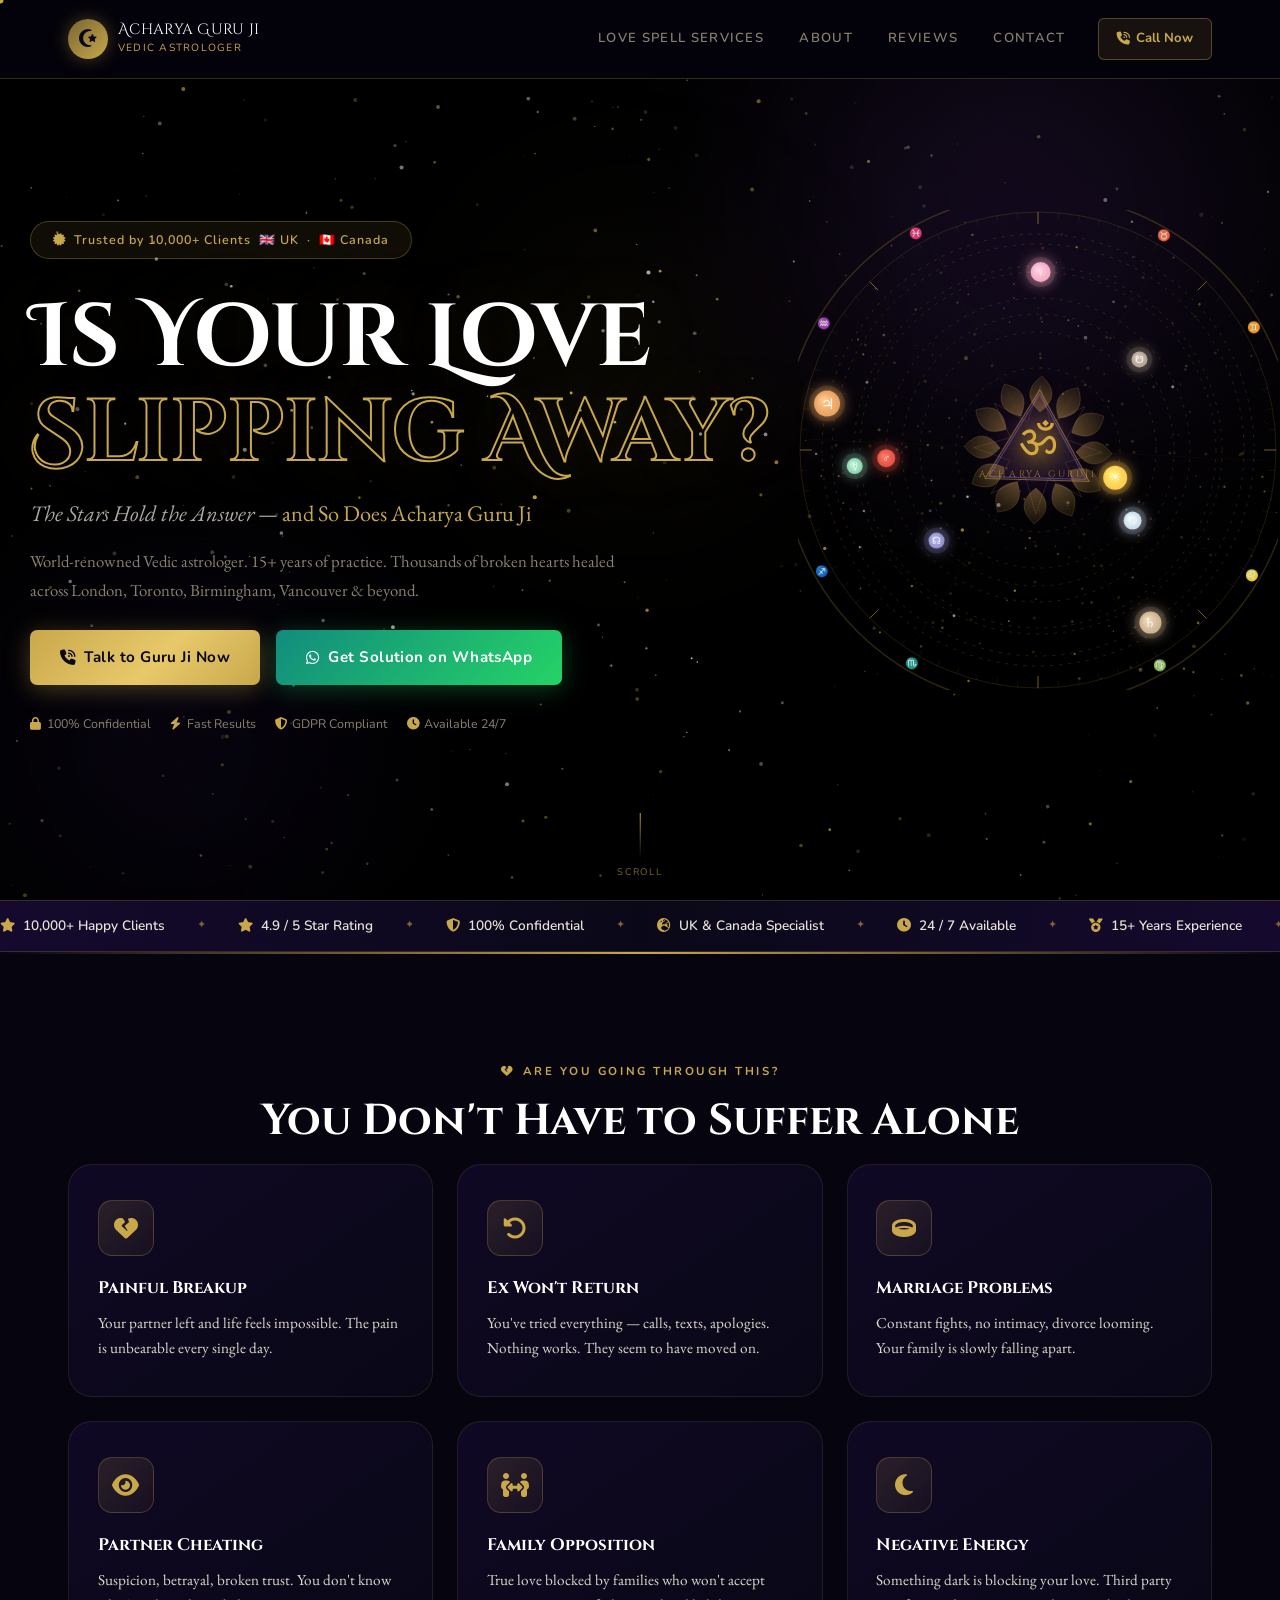
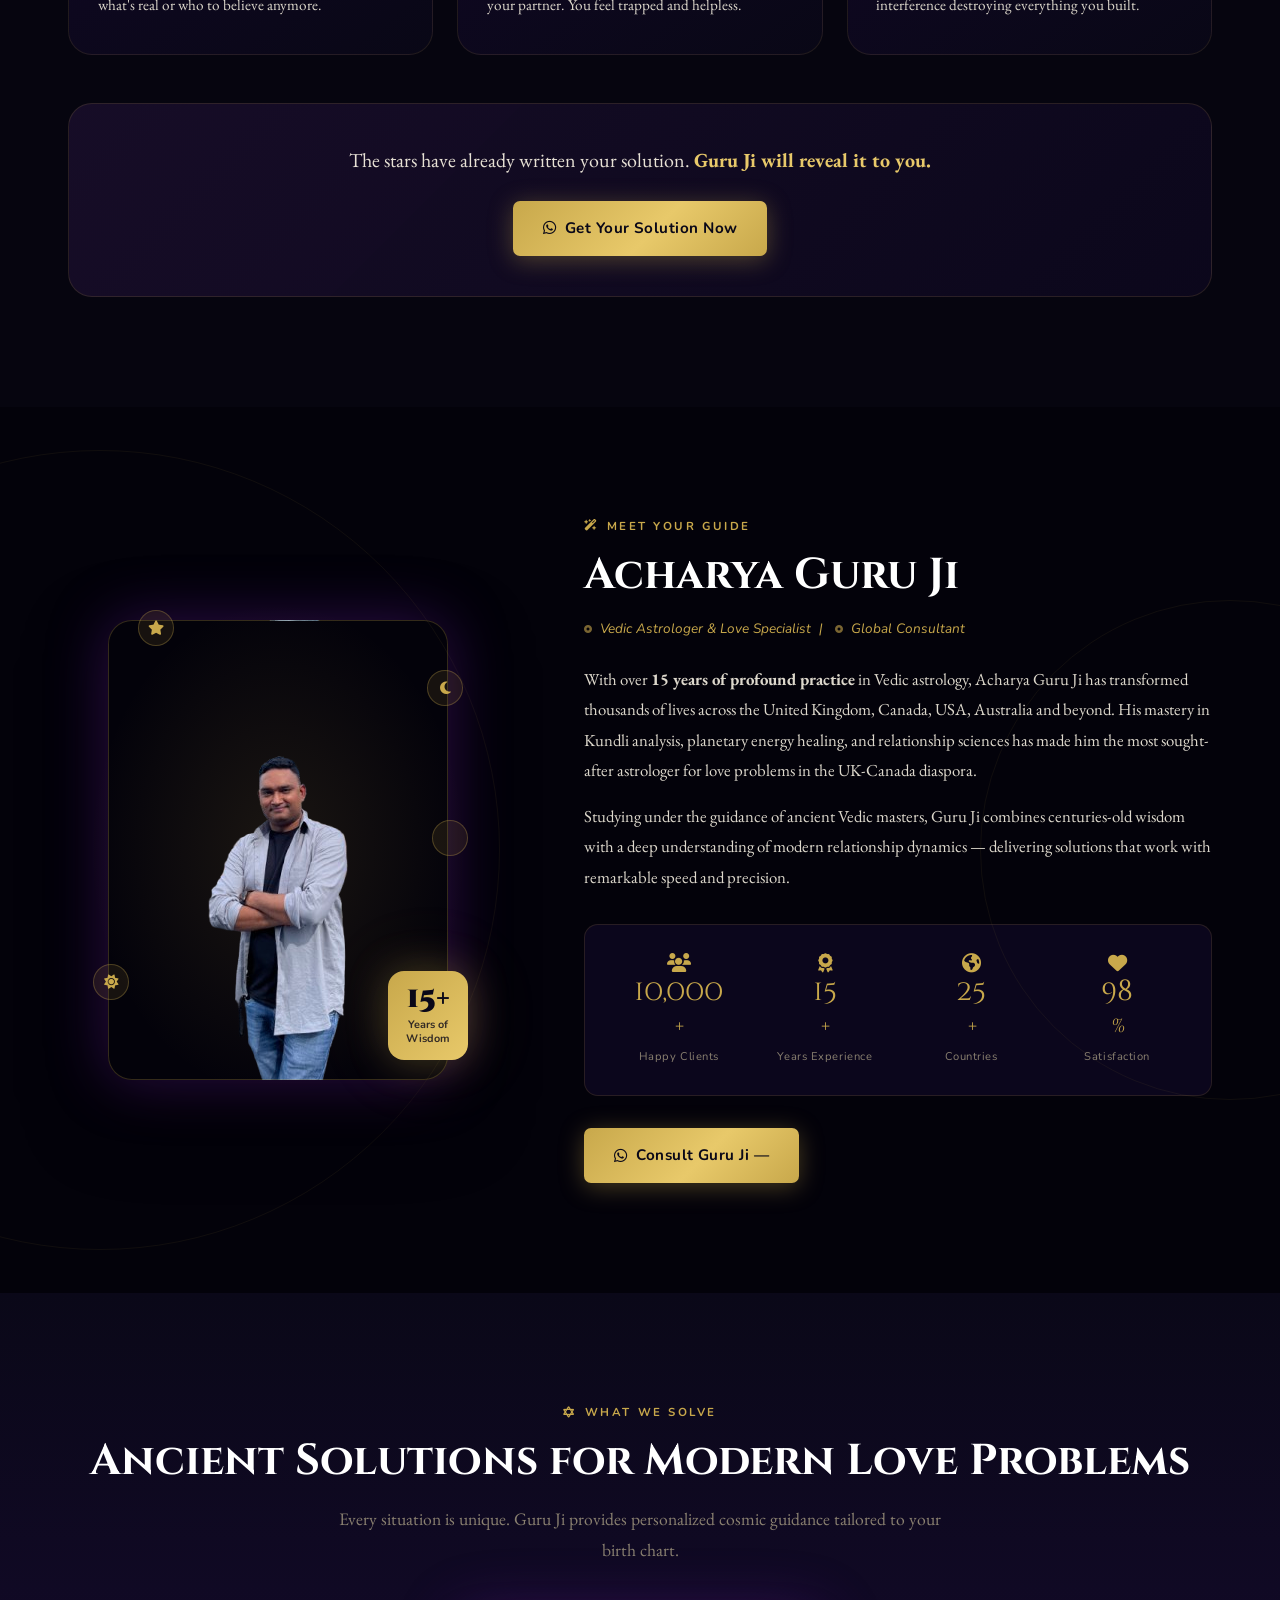
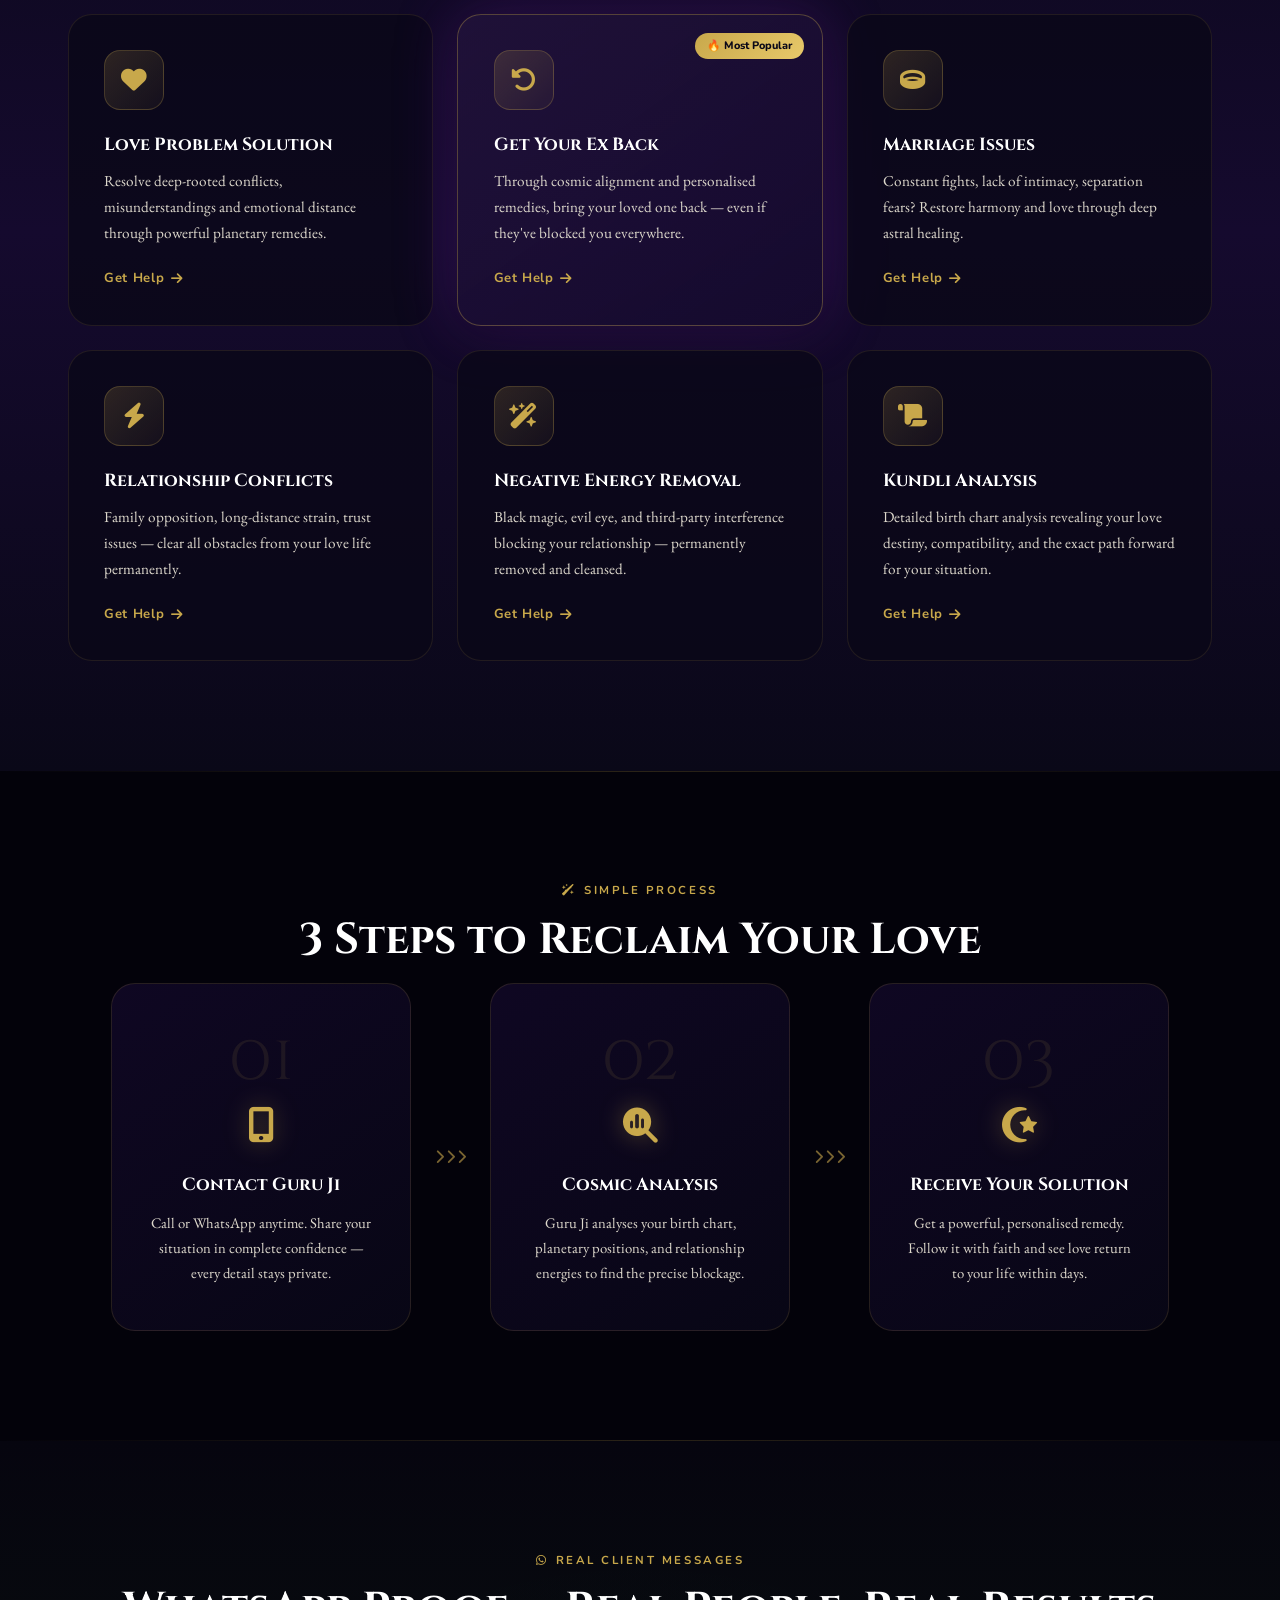
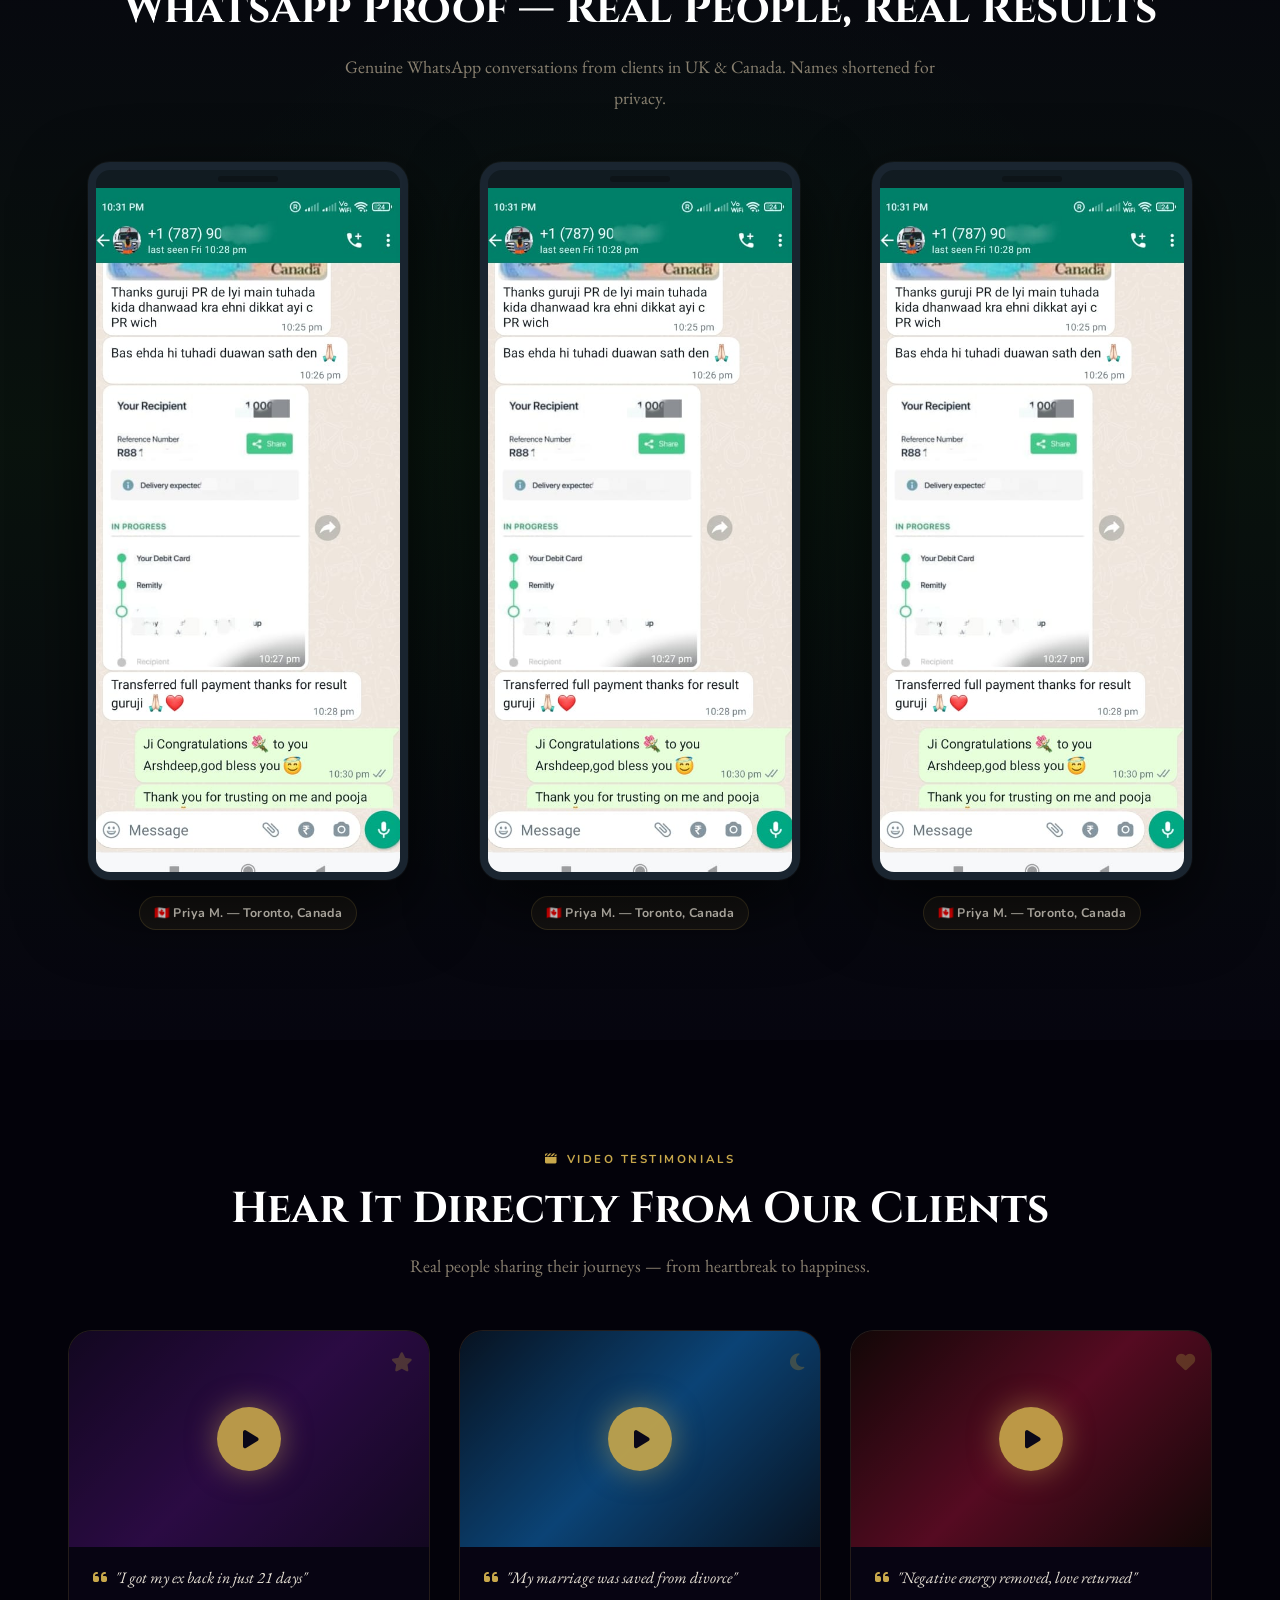
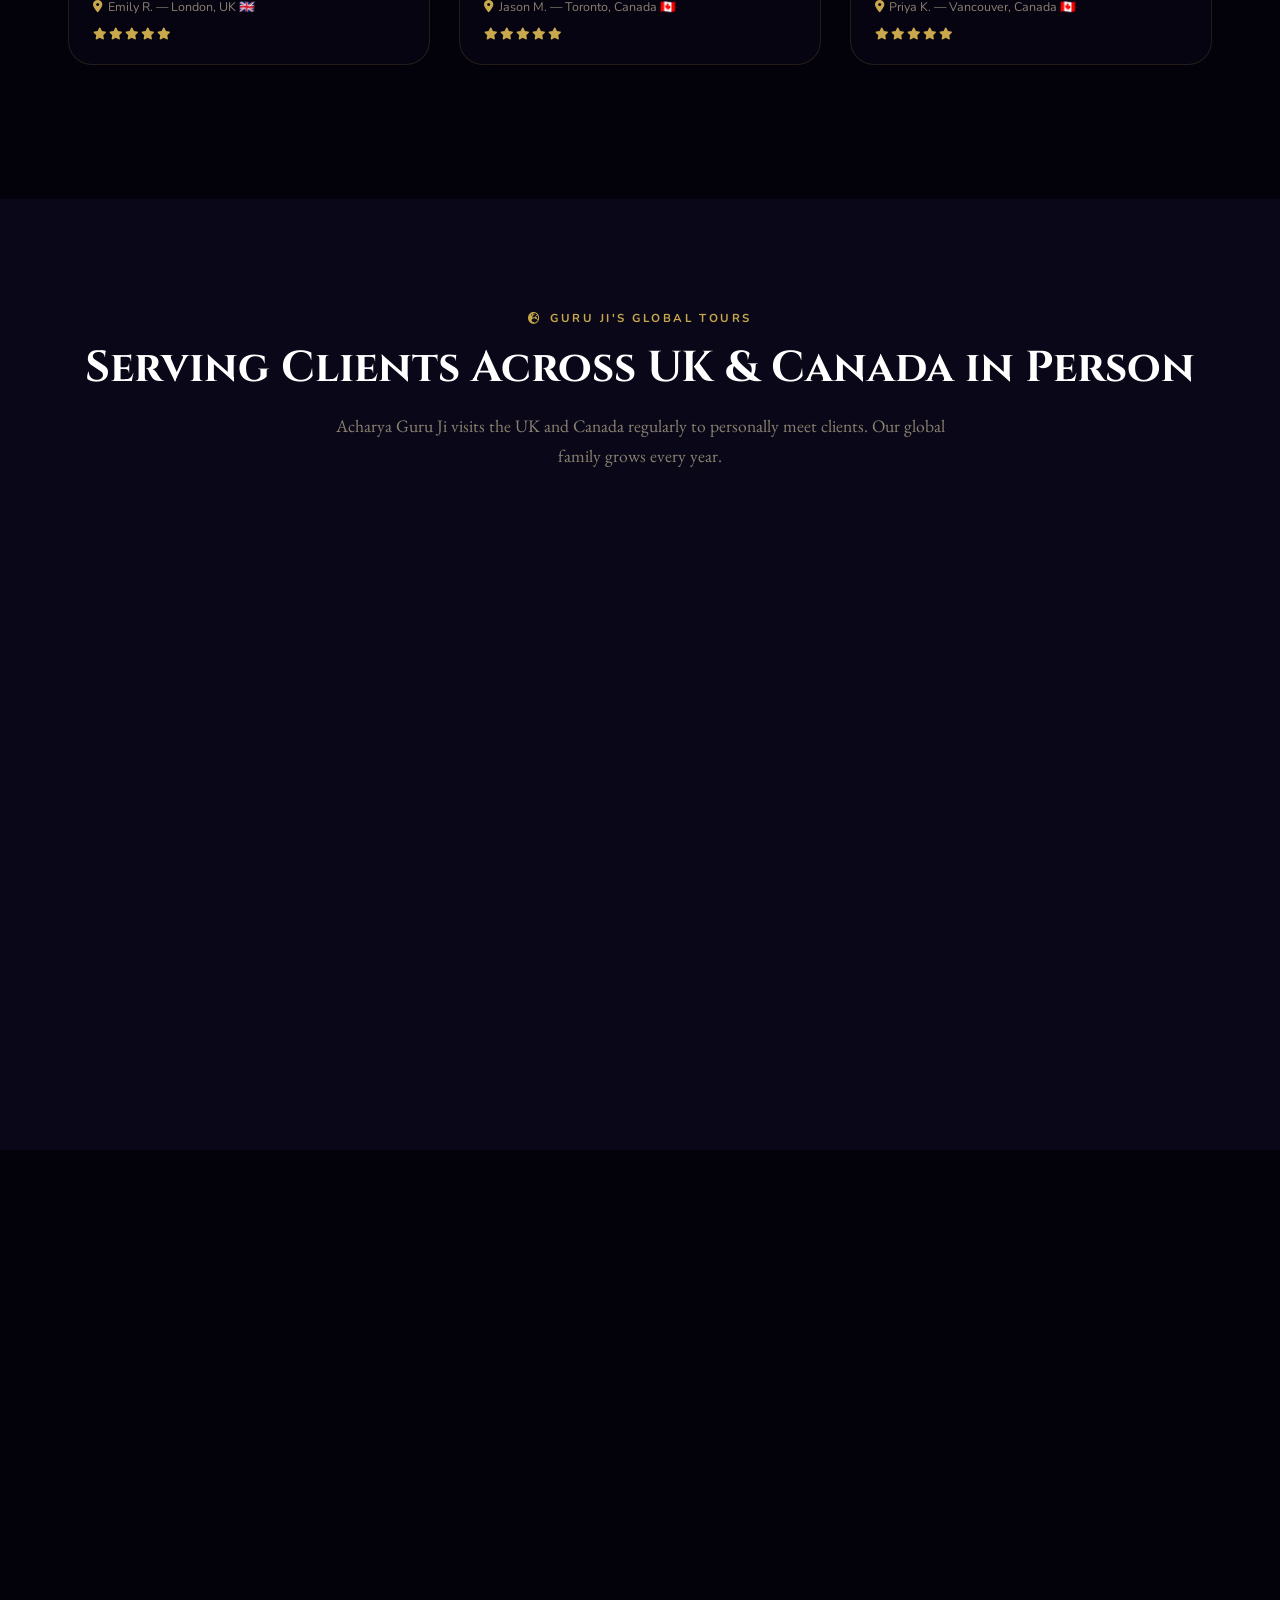
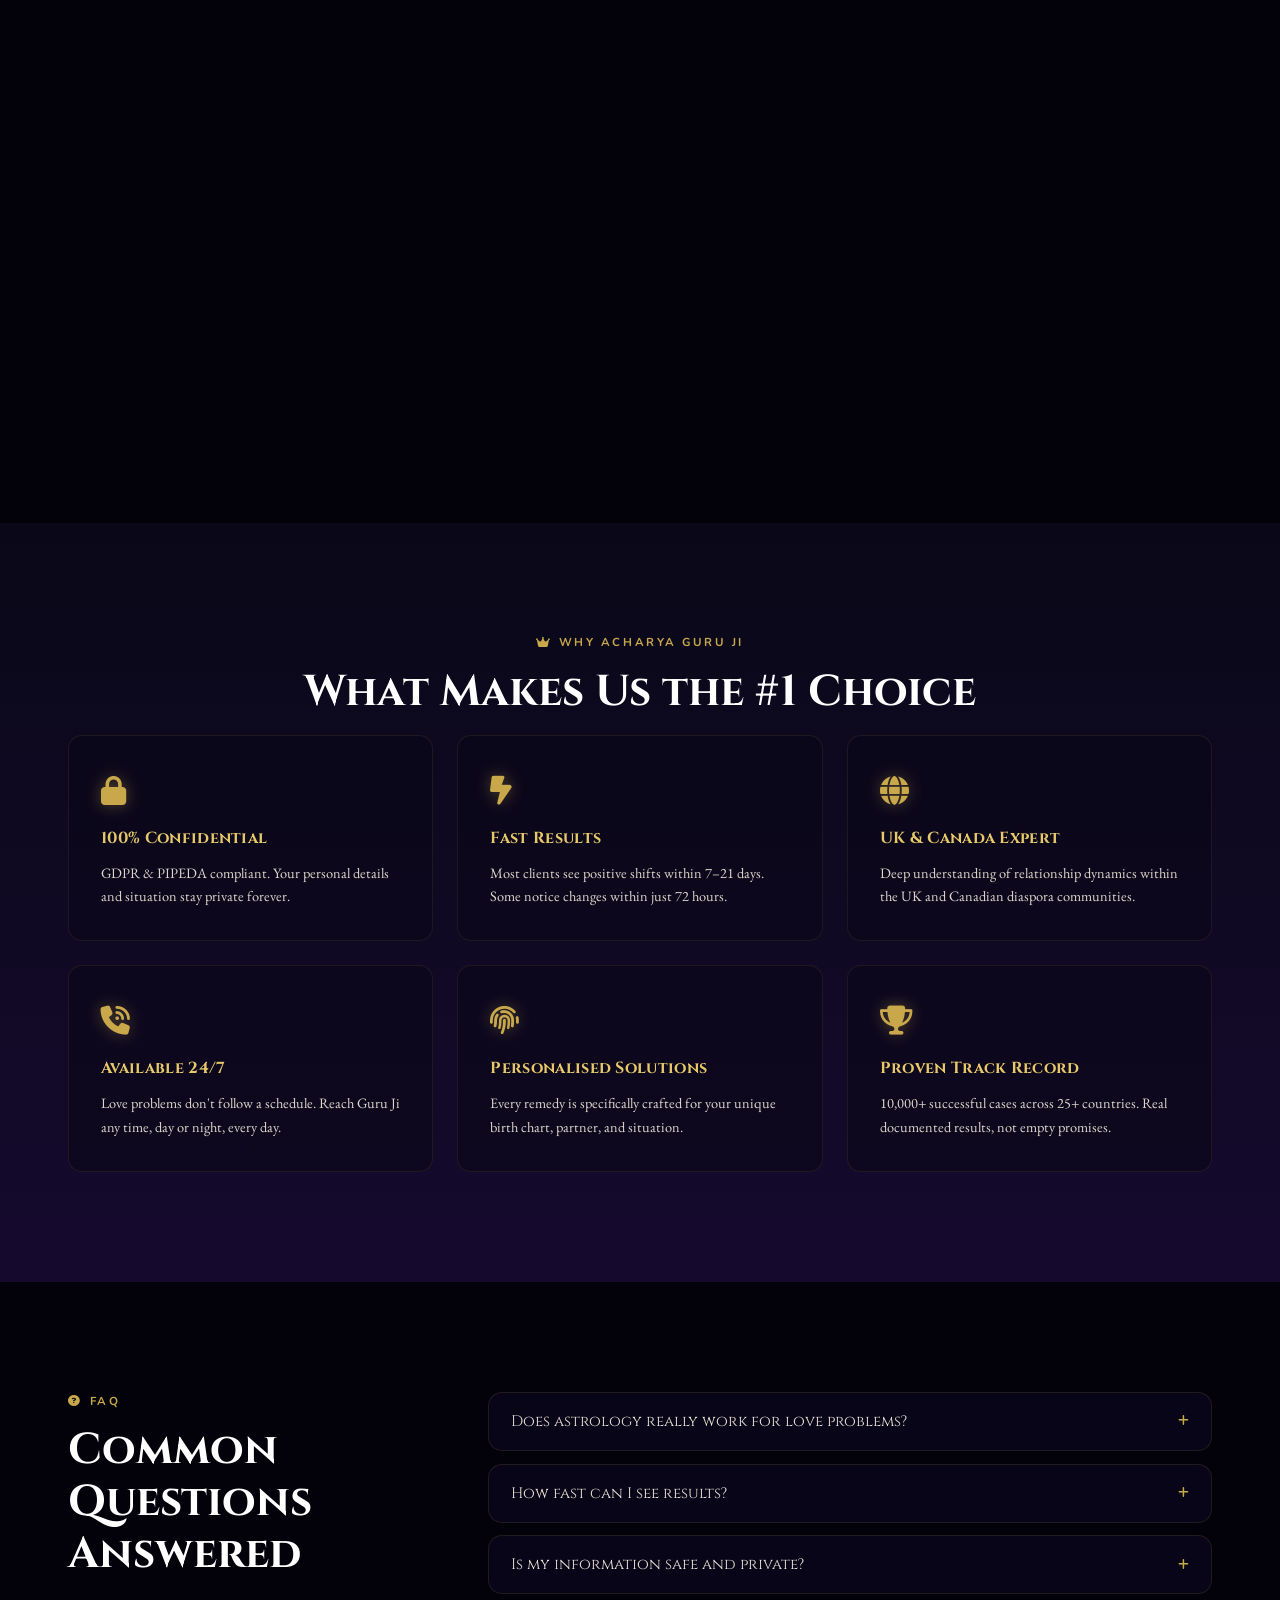
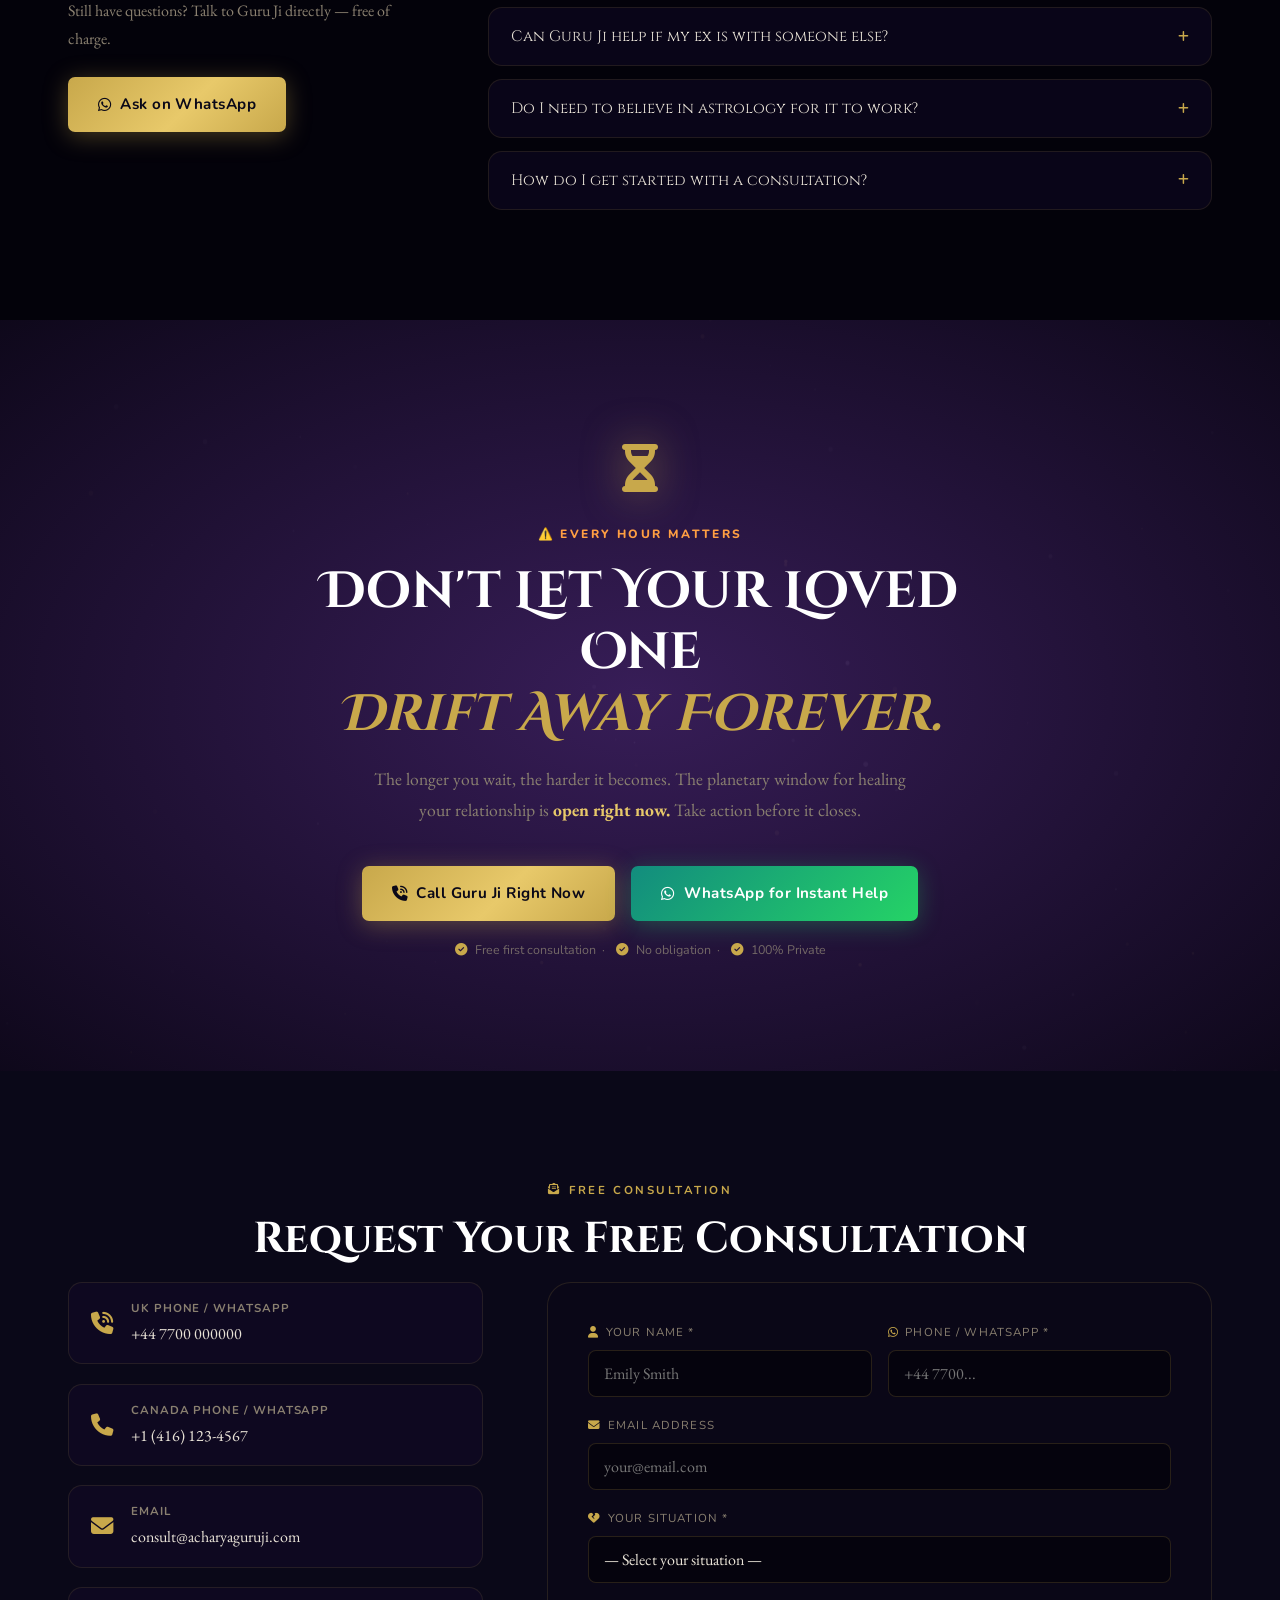
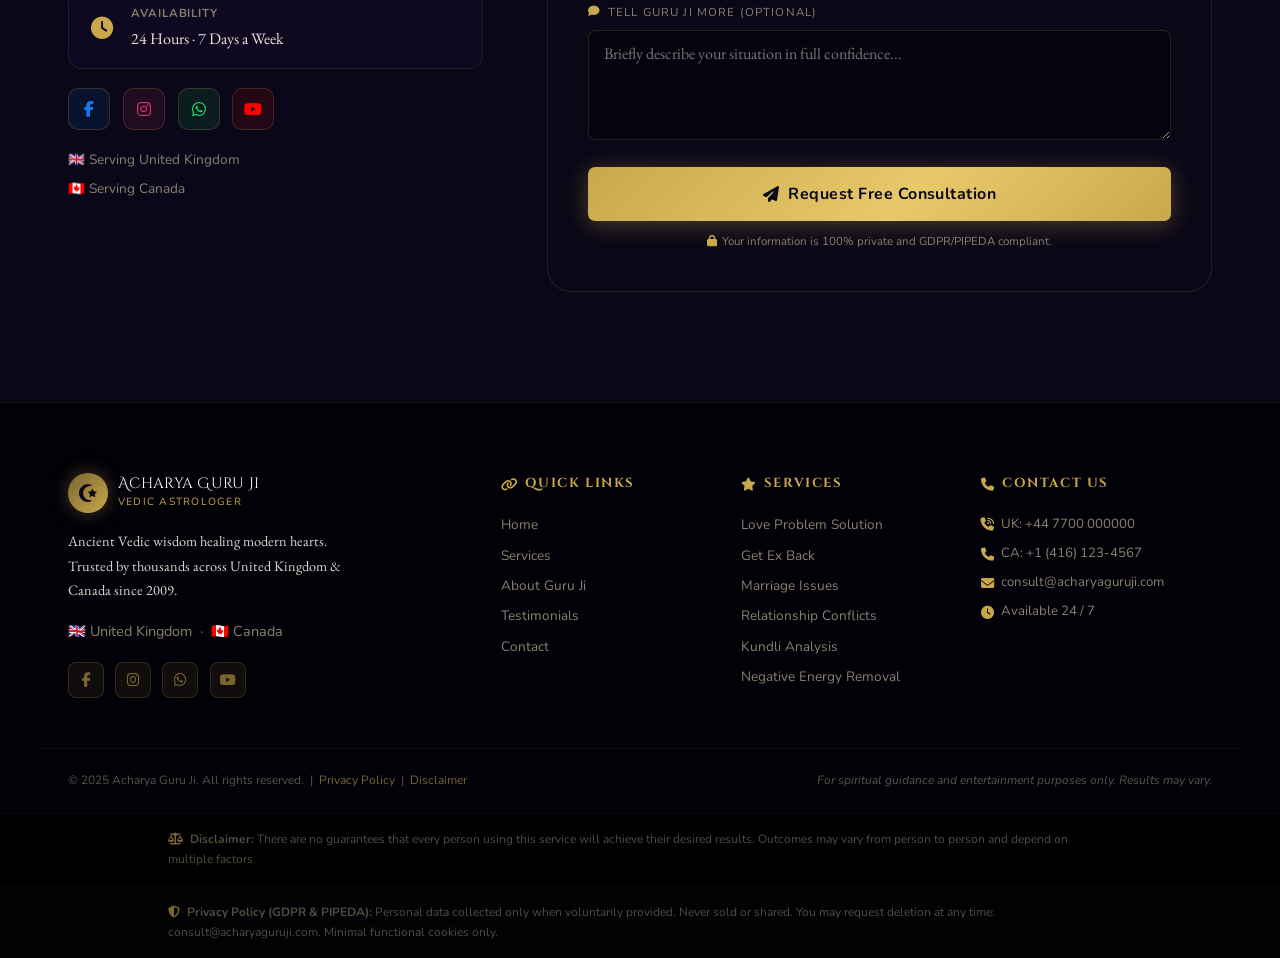
==== index.html @ 497d34e4 "initial commit" ====
<!DOCTYPE html>
<html lang="en">

<head>
  <meta charset="UTF-8" />
  <meta name="viewport" content="width=device-width, initial-scale=1.0" />
  <title>Acharya Guru Ji – Love Problem Solution UK & Canada | #1 Expert Astrologer</title>
  <meta name="description"
    content="Struggling in love? Acharya Guru Ji is a world-renowned astrologer serving UK & Canada. Get your ex back, solve marriage problems & relationship conflicts with guaranteed confidential guidance." />
  <meta name="keywords"
    content="love problem solution UK, relationship astrologer Canada, get ex back astrologer UK, marriage problem solution, love astrologer London, breakup solution Toronto" />
  <link rel="stylesheet" href="https://cdnjs.cloudflare.com/ajax/libs/font-awesome/6.5.0/css/all.min.css" />
  <link rel="preconnect" href="https://fonts.googleapis.com" />
  <link rel="preconnect" href="https://fonts.gstatic.com" crossorigin />
  <link
    href="https://fonts.googleapis.com/css2?family=Cinzel+Decorative:wght@400;700;900&family=Cinzel:wght@400;600;700&family=EB+Garamond:ital,wght@0,400;0,500;0,600;1,400;1,500&family=Nunito:wght@300;400;500;600&display=swap"
    rel="stylesheet" />

  <link rel="shortcut icon" href="./assets/logo.jpeg" type="image/x-icon">
  <link rel="stylesheet" href="style.css" />
</head>

<body>

  <!-- CURSOR -->
  <div class="cursor-dot" id="cursorDot"></div>
  <div class="cursor-ring" id="cursorRing"></div>

  <!-- ══════════════════════════════════════
     STICKY HEADER
══════════════════════════════════════ -->
  <header class="site-header" id="siteHeader">
    <div class="header-inner">
      <div class="logo">
        <div class="logo-emblem"><i class="fa-solid fa-star-and-crescent"></i></div>
        <div class="logo-text">
          <span class="logo-main">Acharya Guru Ji</span>
          <span class="logo-sub">Vedic Astrologer</span>
        </div>
      </div>
      <nav class="main-nav">
        <a href="./services/love-spell.html">Love Spell Services</a>
        <a href="#about">About</a>
        <a href="#proof">Reviews</a>
        <a href="#contact">Contact</a>
      </nav>
      <a href="tel:+447700000000" class="header-call">
        <i class="fa-solid fa-phone-volume"></i>
        <span>Call Now</span>
      </a>
      <button class="hamburger" id="hamburger" aria-label="Menu">
        <span></span><span></span><span></span>
      </button>
    </div>
  </header>

  <!-- Mobile Nav -->
  <div class="mobile-nav" id="mobileNav">
    <button class="mob-close" onclick="closeMobileNav()"><i class="fa-solid fa-xmark"></i></button>
    <a href="./services/love-spell.html" onclick="closeMobileNav()">Love Spell Services</a>
    <a href="#about" onclick="closeMobileNav()">About Guru Ji</a>
    <a href="#proof" onclick="closeMobileNav()">Testimonials</a>
    <a href="#contact" onclick="closeMobileNav()">Contact</a>
    <a href="tel:+447700000000" class="mob-call"><i class="fa-solid fa-phone"></i> Call Now</a>
    <a href="https://wa.me/447700000000" class="mob-wa" target="_blank"><i class="fa-brands fa-whatsapp"></i>
      WhatsApp</a>
  </div>

  <!-- ══════════════════════════════════════
     HERO
══════════════════════════════════════ -->
  <section class="hero" id="home">

    <canvas id="starCanvas"></canvas>
    <div class="hero-nebula n1"></div>
    <div class="hero-nebula n2"></div>
    <div class="hero-nebula n3"></div>
    <div class="hero-vignette"></div>

    <div class="heroCtnr">

      <div class="hero-content">
        <div class="hero-pill">
          <i class="fa-solid fa-certificate"></i>
          Trusted by 10,000+ Clients &nbsp;🇬🇧 UK &nbsp;·&nbsp; 🇨🇦 Canada
        </div>
        <h1 class="hero-h1">
          Is Your Love<br />
          <span class="gold-stroke">Slipping Away?</span>
        </h1>
        <p class="hero-tagline">The Stars Hold the Answer — <em>and So Does Acharya Guru Ji</em></p>
        <p class="hero-desc">
          World-renowned Vedic astrologer. 15+ years of practice. Thousands of broken hearts healed across London,
          Toronto, Birmingham, Vancouver &amp; beyond.
        </p>
        <div class="hero-ctas">
          <a href="tel:+447700000000" class="btn-primary-hero">
            <i class="fa-solid fa-phone-volume"></i> Talk to Guru Ji Now
          </a>
          <a href="https://wa.me/447700000000?text=Hello%20Acharya%20Guru%20Ji%2C%20I%20need%20help%20with%20my%20love%20problem"
            target="_blank" class="btn-wa-hero">
            <i class="fa-brands fa-whatsapp"></i> Get Solution on WhatsApp
          </a>
        </div>
        <div class="hero-trust-pills">
          <span><i class="fa-solid fa-lock"></i> 100% Confidential</span>
          <span><i class="fa-solid fa-bolt"></i> Fast Results</span>
          <span><i class="fa-solid fa-shield-halved"></i> GDPR Compliant</span>
          <span><i class="fa-solid fa-clock"></i> Available 24/7</span>
        </div>
      </div>

      <div class="astro-wheel-wrap" aria-hidden="true">
        <div class="chakra-wrap" role="img" aria-label="Rotating Vedic astrology chakra with planetary orbits">
          <canvas id="chakra-canvas" width="480" height="480"></canvas>

          <div class="chakra-om-label" aria-hidden="true">
            <span class="chakra-om">ॐ</span>
            <span class="chakra-sub">Acharya Guruji</span>
          </div>

          <div class="chakra-tooltip" id="chakra-tooltip" role="tooltip" aria-live="polite">
            <span class="chakra-tooltip-name" id="chakra-tt-name"></span>
            <span class="chakra-tooltip-desc" id="chakra-tt-desc"></span>
          </div>
        </div>
      </div>
    </div>

    <div class="hero-scroll-hint">
      <span class="scroll-line"></span>
      <span class="scroll-label">SCROLL</span>

    </div>
  </section>


  <!-- ══════════════════════════════════════
     TRUST TICKER
══════════════════════════════════════ -->
  <div class="ticker-wrap">
    <div class="ticker-track">
      <span class="t-item"><i class="fa-solid fa-star"></i> 10,000+ Happy Clients</span>
      <span class="t-sep">✦</span>
      <span class="t-item"><i class="fa-solid fa-star"></i> 4.9 / 5 Star Rating</span>
      <span class="t-sep">✦</span>
      <span class="t-item"><i class="fa-solid fa-shield-halved"></i> 100% Confidential</span>
      <span class="t-sep">✦</span>
      <span class="t-item"><i class="fa-solid fa-earth-europe"></i> UK &amp; Canada Specialist</span>
      <span class="t-sep">✦</span>
      <span class="t-item"><i class="fa-solid fa-clock"></i> 24 / 7 Available</span>
      <span class="t-sep">✦</span>
      <span class="t-item"><i class="fa-solid fa-medal"></i> 15+ Years Experience</span>
      <span class="t-sep">✦</span>
      <!-- duplicate for seamless -->
      <span class="t-item"><i class="fa-solid fa-star"></i> 10,000+ Happy Clients</span>
      <span class="t-sep">✦</span>
      <span class="t-item"><i class="fa-solid fa-star"></i> 4.9 / 5 Star Rating</span>
      <span class="t-sep">✦</span>
      <span class="t-item"><i class="fa-solid fa-shield-halved"></i> 100% Confidential</span>
      <span class="t-sep">✦</span>
      <span class="t-item"><i class="fa-solid fa-earth-europe"></i> UK &amp; Canada Specialist</span>
      <span class="t-sep">✦</span>
      <span class="t-item"><i class="fa-solid fa-clock"></i> 24 / 7 Available</span>
      <span class="t-sep">✦</span>
      <span class="t-item"><i class="fa-solid fa-medal"></i> 15+ Years Experience</span>
      <span class="t-sep">✦</span>
    </div>
  </div>

  <!-- ══════════════════════════════════════
     PAIN POINTS
══════════════════════════════════════ -->
  <section class="pain-section reveal">
    <div class="container">
      <p class="eyebrow center"><i class="fa-solid fa-heart-crack"></i> ARE YOU GOING THROUGH THIS?</p>
      <h2 class="sec-title center">You Don't Have to Suffer Alone</h2>
      <div class="pain-grid">
        <div class="pain-card">
          <div class="pain-icon-wrap"><i class="fa-solid fa-heart-broken"></i></div>
          <h4>Painful Breakup</h4>
          <p>Your partner left and life feels impossible. The pain is unbearable every single day.</p>
        </div>
        <div class="pain-card">
          <div class="pain-icon-wrap"><i class="fa-solid fa-rotate-left"></i></div>
          <h4>Ex Won't Return</h4>
          <p>You've tried everything — calls, texts, apologies. Nothing works. They seem to have moved on.</p>
        </div>
        <div class="pain-card">
          <div class="pain-icon-wrap"><i class="fa-solid fa-ring"></i></div>
          <h4>Marriage Problems</h4>
          <p>Constant fights, no intimacy, divorce looming. Your family is slowly falling apart.</p>
        </div>
        <div class="pain-card">
          <div class="pain-icon-wrap"><i class="fa-solid fa-eye"></i></div>
          <h4>Partner Cheating</h4>
          <p>Suspicion, betrayal, broken trust. You don't know what's real or who to believe anymore.</p>
        </div>
        <div class="pain-card">
          <div class="pain-icon-wrap"><i class="fa-solid fa-people-arrows"></i></div>
          <h4>Family Opposition</h4>
          <p>True love blocked by families who won't accept your partner. You feel trapped and helpless.</p>
        </div>
        <div class="pain-card">
          <div class="pain-icon-wrap"><i class="fa-solid fa-moon"></i></div>
          <h4>Negative Energy</h4>
          <p>Something dark is blocking your love. Third party interference destroying everything you built.</p>
        </div>
      </div>
      <div class="pain-bottom-cta">
        <p>The stars have already written your solution. <strong>Guru Ji will reveal it to you.</strong></p>
        <a href="https://wa.me/447700000000" target="_blank" class="btn-gold">
          <i class="fa-brands fa-whatsapp"></i> Get Your Solution Now
        </a>
      </div>
    </div>
  </section>

  <!-- ══════════════════════════════════════
     ABOUT ASTROLOGER
══════════════════════════════════════ -->
  <section class="about-section reveal" id="about">
    <div class="about-deco-ring r1"></div>
    <div class="about-deco-ring r2"></div>
    <div class="container about-grid">
      <div class="about-visual">
        <div class="about-frame">
          <div class="about-frame-glow"></div>
          <div class="about-photo-wrap">
            <!-- <img src="./assets/IMG-removebg.png" alt="Acharya ji photo" srcset=""> -->

            <!-- <div class="guru-placeholder">
              <div class="guru-aura"></div>
              <i class="fa-solid fa-om guru-om"></i>
              <p class="guru-name-label">Acharya Guru Ji</p>
              <p class="guru-sub-label"><i class="fa-solid fa-image"></i> Add Photo Here</p>
            </div> -->

          </div>
          <div class="about-badge">
            <span class="ab-num">15+</span>
            <span class="ab-txt">Years of<br />Wisdom</span>
          </div>
          <div class="orbit-dot od1"><i class="fa-solid fa-star"></i></div>
          <div class="orbit-dot od2"><i class="fa-solid fa-moon"></i></div>
          <div class="orbit-dot od3"><i class="fa-solid fa-sun"></i></div>
          <div class="orbit-dot od4"><i class="fa-solid fa-sparkles"></i></div>
        </div>
      </div>
      <div class="about-content">
        <p class="eyebrow"><i class="fa-solid fa-wand-magic-sparkles"></i> MEET YOUR GUIDE</p>
        <h2 class="sec-title">Acharya Guru Ji</h2>
        <p class="about-role">
          <i class="fa-solid fa-circle-dot"></i> Vedic Astrologer &amp; Love Specialist &nbsp;|&nbsp;
          <i class="fa-solid fa-circle-dot"></i> Global Consultant
        </p>
        <p class="about-desc">With over <strong>15 years of profound practice</strong> in Vedic astrology, Acharya Guru
          Ji has transformed thousands of lives across the United Kingdom, Canada, USA, Australia and beyond. His
          mastery in Kundli analysis, planetary energy healing, and relationship sciences has made him the most
          sought-after astrologer for love problems in the UK-Canada diaspora.</p>
        <p class="about-desc">Studying under the guidance of ancient Vedic masters, Guru Ji combines centuries-old
          wisdom with a deep understanding of modern relationship dynamics — delivering solutions that work with
          remarkable speed and precision.</p>
        <div class="stats-row">
          <div class="stat-item">
            <i class="fa-solid fa-users"></i>
            <span class="snum" data-target="10000">0</span><span class="ssuf">+</span>
            <span class="slbl">Happy Clients</span>
          </div>
          <div class="stat-item">
            <i class="fa-solid fa-award"></i>
            <span class="snum" data-target="15">0</span><span class="ssuf">+</span>
            <span class="slbl">Years Experience</span>
          </div>
          <div class="stat-item">
            <i class="fa-solid fa-earth-americas"></i>
            <span class="snum" data-target="25">0</span><span class="ssuf">+</span>
            <span class="slbl">Countries</span>
          </div>
          <div class="stat-item">
            <i class="fa-solid fa-heart"></i>
            <span class="snum" data-target="98">0</span><span class="ssuf">%</span>
            <span class="slbl">Satisfaction</span>
          </div>
        </div>
        <a href="https://wa.me/447700000000" target="_blank" class="btn-gold">
          <i class="fa-brands fa-whatsapp"></i> Consult Guru Ji —
          <!-- Free First Session -->
        </a>
      </div>
    </div>
  </section>

  <!-- ══════════════════════════════════════
     SERVICES
══════════════════════════════════════ -->
  <section class="services-section reveal" id="services">
    <div class="container">
      <p class="eyebrow center"><i class="fa-solid fa-star-of-david"></i> WHAT WE SOLVE</p>
      <h2 class="sec-title center">Ancient Solutions for Modern Love Problems</h2>
      <p class="sec-sub center">Every situation is unique. Guru Ji provides personalized cosmic guidance tailored to
        your birth chart.</p>
      <div class="svc-grid">
        <div class="svc-card">
          <div class="svc-icon"><i class="fa-solid fa-heart"></i></div>
          <h3>Love Problem Solution</h3>
          <p>Resolve deep-rooted conflicts, misunderstandings and emotional distance through powerful planetary
            remedies.</p>
          <a href="https://wa.me/447700000000" target="_blank" class="svc-link">Get Help <i
              class="fa-solid fa-arrow-right"></i></a>
        </div>
        <div class="svc-card featured">
          <div class="svc-hot-badge">🔥 Most Popular</div>
          <div class="svc-icon"><i class="fa-solid fa-rotate-left"></i></div>
          <h3>Get Your Ex Back</h3>
          <p>Through cosmic alignment and personalised remedies, bring your loved one back — even if they've blocked you
            everywhere.</p>
          <a href="https://wa.me/447700000000" target="_blank" class="svc-link">Get Help <i
              class="fa-solid fa-arrow-right"></i></a>
        </div>
        <div class="svc-card">
          <div class="svc-icon"><i class="fa-solid fa-ring"></i></div>
          <h3>Marriage Issues</h3>
          <p>Constant fights, lack of intimacy, separation fears? Restore harmony and love through deep astral healing.
          </p>
          <a href="https://wa.me/447700000000" target="_blank" class="svc-link">Get Help <i
              class="fa-solid fa-arrow-right"></i></a>
        </div>
        <div class="svc-card">
          <div class="svc-icon"><i class="fa-solid fa-bolt"></i></div>
          <h3>Relationship Conflicts</h3>
          <p>Family opposition, long-distance strain, trust issues — clear all obstacles from your love life
            permanently.</p>
          <a href="https://wa.me/447700000000" target="_blank" class="svc-link">Get Help <i
              class="fa-solid fa-arrow-right"></i></a>
        </div>
        <div class="svc-card">
          <div class="svc-icon"><i class="fa-solid fa-wand-magic-sparkles"></i></div>
          <h3>Negative Energy Removal</h3>
          <p>Black magic, evil eye, and third-party interference blocking your relationship — permanently removed and
            cleansed.</p>
          <a href="https://wa.me/447700000000" target="_blank" class="svc-link">Get Help <i
              class="fa-solid fa-arrow-right"></i></a>
        </div>
        <div class="svc-card">
          <div class="svc-icon"><i class="fa-solid fa-scroll"></i></div>
          <h3>Kundli Analysis</h3>
          <p>Detailed birth chart analysis revealing your love destiny, compatibility, and the exact path forward for
            your situation.</p>
          <a href="https://wa.me/447700000000" target="_blank" class="svc-link">Get Help <i
              class="fa-solid fa-arrow-right"></i></a>
        </div>
      </div>
    </div>
  </section>

  <!-- ══════════════════════════════════════
     HOW IT WORKS
══════════════════════════════════════ -->
  <section class="how-section reveal">
    <div class="container">
      <p class="eyebrow center"><i class="fa-solid fa-wand-sparkles"></i> SIMPLE PROCESS</p>
      <h2 class="sec-title center">3 Steps to Reclaim Your Love</h2>
      <div class="steps-row">
        <div class="step-card">
          <div class="step-num">01</div>
          <div class="step-ico"><i class="fa-solid fa-mobile-screen-button"></i></div>
          <h3>Contact Guru Ji</h3>
          <p>Call or WhatsApp anytime. Share your situation in complete confidence — every detail stays private.</p>
        </div>
        <div class="step-arrow"><i class="fa-solid fa-chevron-right"></i><i class="fa-solid fa-chevron-right"></i><i
            class="fa-solid fa-chevron-right"></i></div>
        <div class="step-card">
          <div class="step-num">02</div>
          <div class="step-ico"><i class="fa-solid fa-magnifying-glass-chart"></i></div>
          <h3>Cosmic Analysis</h3>
          <p>Guru Ji analyses your birth chart, planetary positions, and relationship energies to find the precise
            blockage.</p>
        </div>
        <div class="step-arrow"><i class="fa-solid fa-chevron-right"></i><i class="fa-solid fa-chevron-right"></i><i
            class="fa-solid fa-chevron-right"></i></div>
        <div class="step-card">
          <div class="step-num">03</div>
          <div class="step-ico"><i class="fa-solid fa-star-and-crescent"></i></div>
          <h3>Receive Your Solution</h3>
          <p>Get a powerful, personalised remedy. Follow it with faith and see love return to your life within days.</p>
        </div>
      </div>
    </div>
  </section>

  <!-- ══════════════════════════════════════
     WHATSAPP PROOF — 6 SCREENSHOTS
══════════════════════════════════════ -->
  <section class="wa-section reveal" id="proof">
    <div class="container">
      <p class="eyebrow center"><i class="fa-brands fa-whatsapp"></i> REAL CLIENT MESSAGES</p>
      <h2 class="sec-title center">WhatsApp Proof — Real People, Real Results</h2>
      <p class="sec-sub center">Genuine WhatsApp conversations from clients in UK &amp; Canada. Names shortened for
        privacy.</p>
      <div class="wa-grid">

        <!-- WA Card 1 -->
        <!-- <div class="wa-card">
          <div class="wa-phone">
            <div class="wa-notch"></div>
            <div class="wa-header">
              <i class="fa-solid fa-arrow-left wa-back-ico"></i>
              <div class="wa-pfp"><i class="fa-solid fa-om"></i></div>
              <div class="wa-hinfo">
                <strong>Acharya Guru Ji</strong>
                <span><i class="fa-solid fa-circle online-dot"></i> online</span>
              </div>
              <div class="wa-hicons">
                <i class="fa-solid fa-phone"></i>
                <i class="fa-solid fa-ellipsis-vertical"></i>
              </div>
            </div>
            <div class="wa-body">
              <div class="wa-date-chip">Today</div>
              <div class="wa-bub received">
                <p>Guru ji I am Emily from London. My boyfriend broke up with me 2 months ago and blocked me everywhere.
                  I feel like I am dying inside 😭</p>
                <span class="wa-ts">10:14 <i class="fa-solid fa-check-double"></i></span>
              </div>
              <div class="wa-bub sent">
                <p>Don't worry Emily ji. This is a planetary effect only, not permanent. Share your date of birth — we
                  will start the remedy today itself.</p>
                <span class="wa-ts">10:17 <i class="fa-solid fa-check-double tick-blue"></i></span>
              </div>
              <div class="wa-bub received result">
                <p>🌟 <strong>Sir he unblocked me and called last night 😭😭 He said he loves me and wants to meet!! I
                    can't stop crying. THANK YOU SO MUCH GURU JI 🙏🙏</strong></p>
                <span class="wa-ts">3 weeks later · 9:02 <i class="fa-solid fa-check-double"></i></span>
              </div>
            </div>
          </div>
          <div class="wa-tag">🇬🇧 Emily R. — London, UK</div>
        </div> -->

        <!-- WA Card 2 -->
        <div class="wa-card">
          <div class="wa-phone">
            <div class="wa-notch"></div>
            <img src="./assets/screenshots/wp-1.jpeg" alt="" srcset="">
            <!-- <div class="wa-header">
              <i class="fa-solid fa-arrow-left wa-back-ico"></i>
              <div class="wa-pfp"><i class="fa-solid fa-om"></i></div>
              <div class="wa-hinfo">
                <strong>Acharya Guru Ji</strong>
                <span><i class="fa-solid fa-circle online-dot"></i> online</span>
              </div>
              <div class="wa-hicons">
                <i class="fa-solid fa-phone"></i>
                <i class="fa-solid fa-ellipsis-vertical"></i>
              </div>
            </div>
            <div class="wa-body">
              <div class="wa-date-chip">Yesterday</div>
              <div class="wa-bub received">
                <p>Guru ji my husband and I were on the verge of divorce. He was talking to someone else. I was
                  completely shattered 💔</p>
                <span class="wa-ts">2:30 <i class="fa-solid fa-check-double"></i></span>
              </div>
              <div class="wa-bub sent">
                <p>This is a third-party interference case beta. Follow my remedy for 11 days with full faith and
                  observe the transformation.</p>
                <span class="wa-ts">2:35 <i class="fa-solid fa-check-double tick-blue"></i></span>
              </div>
              <div class="wa-bub received result">
                <p>🌟 <strong>This really worked for me 🙏 My husband cut off that person &amp; apologised to me with
                    tears! We are going for counselling together. You SAVED my family Guru ji!! 💕</strong></p>
                <span class="wa-ts">11 days later · 8:45 <i class="fa-solid fa-check-double"></i></span>
              </div>
            </div> -->
          </div>
          <div class="wa-tag">🇨🇦 Priya M. — Toronto, Canada</div>
        </div>

        <div class="wa-card">
          <div class="wa-phone">
            <div class="wa-notch"></div>
            <img src="./assets/screenshots/wp-1.jpeg" alt="" srcset="">
            <!-- <div class="wa-header">
              <i class="fa-solid fa-arrow-left wa-back-ico"></i>
              <div class="wa-pfp"><i class="fa-solid fa-om"></i></div>
              <div class="wa-hinfo">
                <strong>Acharya Guru Ji</strong>
                <span><i class="fa-solid fa-circle online-dot"></i> online</span>
              </div>
              <div class="wa-hicons">
                <i class="fa-solid fa-phone"></i>
                <i class="fa-solid fa-ellipsis-vertical"></i>
              </div>
            </div>
            <div class="wa-body">
              <div class="wa-date-chip">Yesterday</div>
              <div class="wa-bub received">
                <p>Guru ji my husband and I were on the verge of divorce. He was talking to someone else. I was
                  completely shattered 💔</p>
                <span class="wa-ts">2:30 <i class="fa-solid fa-check-double"></i></span>
              </div>
              <div class="wa-bub sent">
                <p>This is a third-party interference case beta. Follow my remedy for 11 days with full faith and
                  observe the transformation.</p>
                <span class="wa-ts">2:35 <i class="fa-solid fa-check-double tick-blue"></i></span>
              </div>
              <div class="wa-bub received result">
                <p>🌟 <strong>This really worked for me 🙏 My husband cut off that person &amp; apologised to me with
                    tears! We are going for counselling together. You SAVED my family Guru ji!! 💕</strong></p>
                <span class="wa-ts">11 days later · 8:45 <i class="fa-solid fa-check-double"></i></span>
              </div>
            </div> -->
          </div>
          <div class="wa-tag">🇨🇦 Priya M. — Toronto, Canada</div>
        </div>

        <div class="wa-card">
          <div class="wa-phone">
            <div class="wa-notch"></div>
            <img src="./assets/screenshots/wp-1.jpeg" alt="" srcset="">
            <!-- <div class="wa-header">
              <i class="fa-solid fa-arrow-left wa-back-ico"></i>
              <div class="wa-pfp"><i class="fa-solid fa-om"></i></div>
              <div class="wa-hinfo">
                <strong>Acharya Guru Ji</strong>
                <span><i class="fa-solid fa-circle online-dot"></i> online</span>
              </div>
              <div class="wa-hicons">
                <i class="fa-solid fa-phone"></i>
                <i class="fa-solid fa-ellipsis-vertical"></i>
              </div>
            </div>
            <div class="wa-body">
              <div class="wa-date-chip">Yesterday</div>
              <div class="wa-bub received">
                <p>Guru ji my husband and I were on the verge of divorce. He was talking to someone else. I was
                  completely shattered 💔</p>
                <span class="wa-ts">2:30 <i class="fa-solid fa-check-double"></i></span>
              </div>
              <div class="wa-bub sent">
                <p>This is a third-party interference case beta. Follow my remedy for 11 days with full faith and
                  observe the transformation.</p>
                <span class="wa-ts">2:35 <i class="fa-solid fa-check-double tick-blue"></i></span>
              </div>
              <div class="wa-bub received result">
                <p>🌟 <strong>This really worked for me 🙏 My husband cut off that person &amp; apologised to me with
                    tears! We are going for counselling together. You SAVED my family Guru ji!! 💕</strong></p>
                <span class="wa-ts">11 days later · 8:45 <i class="fa-solid fa-check-double"></i></span>
              </div>
            </div> -->
          </div>
          <div class="wa-tag">🇨🇦 Priya M. — Toronto, Canada</div>
        </div>

        <!-- WA Card 3 -->
        <!-- <div class="wa-card">
          <div class="wa-phone">
            <div class="wa-notch"></div>
            <div class="wa-header">
              <i class="fa-solid fa-arrow-left wa-back-ico"></i>
              <div class="wa-pfp"><i class="fa-solid fa-om"></i></div>
              <div class="wa-hinfo">
                <strong>Acharya Guru Ji</strong>
                <span><i class="fa-solid fa-circle online-dot"></i> online</span>
              </div>
              <div class="wa-hicons">
                <i class="fa-solid fa-phone"></i>
                <i class="fa-solid fa-ellipsis-vertical"></i>
              </div>
            </div>
            <div class="wa-body">
              <div class="wa-date-chip">2 days ago</div>
              <div class="wa-bub received">
                <p>My girlfriend left me for someone else in Birmingham. I thought it was over forever. My friend told
                  me about you Guru ji</p>
                <span class="wa-ts">11:02 <i class="fa-solid fa-check-double"></i></span>
              </div>
              <div class="wa-bub sent">
                <p>Jai Shri Ram brother. The stars show very strong love between you both. This is completely
                  reversible. Let's begin today.</p>
                <span class="wa-ts">11:09 <i class="fa-solid fa-check-double tick-blue"></i></span>
              </div>
              <div class="wa-bub received result">
                <p>🌟 <strong>Guru ji she left that person and came back crying saying she made a huge mistake!! I am
                    literally shaking writing this. You are a MIRACLE WORKER 🙏🙏</strong></p>
                <span class="wa-ts">18 days later · 7:15 <i class="fa-solid fa-check-double"></i></span>
              </div>
            </div>
          </div>
          <div class="wa-tag">🇬🇧 Jason M. — Birmingham, UK</div>
        </div> -->

        <!-- WA Card 4 -->
        <!-- <div class="wa-card">
          <div class="wa-phone">
            <div class="wa-notch"></div>
            <div class="wa-header">
              <i class="fa-solid fa-arrow-left wa-back-ico"></i>
              <div class="wa-pfp"><i class="fa-solid fa-om"></i></div>
              <div class="wa-hinfo">
                <strong>Acharya Guru Ji</strong>
                <span><i class="fa-solid fa-circle online-dot"></i> online</span>
              </div>
              <div class="wa-hicons">
                <i class="fa-solid fa-phone"></i>
                <i class="fa-solid fa-ellipsis-vertical"></i>
              </div>
            </div>
            <div class="wa-body">
              <div class="wa-date-chip">Last week</div>
              <div class="wa-bub received">
                <p>Guru ji my parents have refused our relationship because of caste difference. We love each other but
                  can't be together 🙏</p>
                <span class="wa-ts">6:44 <i class="fa-solid fa-check-double"></i></span>
              </div>
              <div class="wa-bub sent">
                <p>Beta this is a family harmony case. I will perform a specific Kundli remedy for both families. Trust
                  the cosmic process fully.</p>
                <span class="wa-ts">6:50 <i class="fa-solid fa-check-double tick-blue"></i></span>
              </div>
              <div class="wa-bub received result">
                <p>🌟 <strong>GURU JI MY PARENTS GAVE THEIR BLESSING 😭🙏 They called his family themselves!! We are
                    getting ENGAGED next month. You changed our lives forever!! 🌸</strong></p>
                <span class="wa-ts">1 month later · 10:30 <i class="fa-solid fa-check-double"></i></span>
              </div>
            </div>
          </div>
          <div class="wa-tag">🇨🇦 Aisha K. — Vancouver, Canada</div>
        </div> -->

        <!-- WA Card 5 -->
        <!-- <div class="wa-card">
          <div class="wa-phone">
            <div class="wa-notch"></div>
            <div class="wa-header">
              <i class="fa-solid fa-arrow-left wa-back-ico"></i>
              <div class="wa-pfp"><i class="fa-solid fa-om"></i></div>
              <div class="wa-hinfo">
                <strong>Acharya Guru Ji</strong>
                <span><i class="fa-solid fa-circle online-dot"></i> online</span>
              </div>
              <div class="wa-hicons">
                <i class="fa-solid fa-phone"></i>
                <i class="fa-solid fa-ellipsis-vertical"></i>
              </div>
            </div>
            <div class="wa-body">
              <div class="wa-date-chip">3 days ago</div>
              <div class="wa-bub received">
                <p>Sir my long distance relationship ended after 3 years. He moved on very fast and said he doesn't love
                  me anymore. I am totally broken 😭</p>
                <span class="wa-ts">4:20 <i class="fa-solid fa-check-double"></i></span>
              </div>
              <div class="wa-bub sent">
                <p>Distance creates illusions. His real feelings haven't gone — they are suppressed by Saturn's
                  position. My remedy will remove this blockage.</p>
                <span class="wa-ts">4:27 <i class="fa-solid fa-check-double tick-blue"></i></span>
              </div>
              <div class="wa-bub received result">
                <p>🌟 <strong>GURU JI HE BOOKED A FLIGHT TO COME SEE ME 😭😭 Said he made a huge mistake and loves ONLY
                    me!! I am crying tears of joy. THANK YOU FROM MY HEART ❤️🙏</strong></p>
                <span class="wa-ts">2 weeks later · 1:18 <i class="fa-solid fa-check-double"></i></span>
              </div>
            </div>
          </div>
          <div class="wa-tag">🇬🇧 Sarah L. — Manchester, UK</div>
        </div> -->

        <!-- WA Card 6 -->
        <!-- <div class="wa-card">
          <div class="wa-phone">
            <div class="wa-notch"></div>
            <div class="wa-header">
              <i class="fa-solid fa-arrow-left wa-back-ico"></i>
              <div class="wa-pfp"><i class="fa-solid fa-om"></i></div>
              <div class="wa-hinfo">
                <strong>Acharya Guru Ji</strong>
                <span><i class="fa-solid fa-circle online-dot"></i> online</span>
              </div>
              <div class="wa-hicons">
                <i class="fa-solid fa-phone"></i>
                <i class="fa-solid fa-ellipsis-vertical"></i>
              </div>
            </div>
            <div class="wa-body">
              <div class="wa-date-chip">Last month</div>
              <div class="wa-bub received">
                <p>Guru ji I think black magic has been done on my marriage. My husband changed overnight — became very
                  cold and cruel 😔</p>
                <span class="wa-ts">9:05 <i class="fa-solid fa-check-double"></i></span>
              </div>
              <div class="wa-bub sent">
                <p>Your instinct is correct. This is a clear negative energy case. I will perform a cleansing ritual
                  tonight. Do not panic — this is fixable.</p>
                <span class="wa-ts">9:11 <i class="fa-solid fa-check-double tick-blue"></i></span>
              </div>
              <div class="wa-bub received result">
                <p>🌟 <strong>My husband cried and apologised last night 😭 He said he felt something lift off him. He
                    is my old husband again. God bless you always Guru ji 🙏🌟</strong></p>
                <span class="wa-ts">7 days later · 11:44 <i class="fa-solid fa-check-double"></i></span>
              </div>
            </div>
          </div>
          <div class="wa-tag">🇨🇦 Neha P. — Calgary, Canada</div>
        </div> -->

      </div><!-- /wa-grid -->
    </div>
  </section>

  <!-- ══════════════════════════════════════
     VIDEO TESTIMONIALS
══════════════════════════════════════ -->
  <section class="video-section reveal">
    <div class="container">
      <p class="eyebrow center"><i class="fa-solid fa-clapperboard"></i> VIDEO TESTIMONIALS</p>
      <h2 class="sec-title center">Hear It Directly From Our Clients</h2>
      <p class="sec-sub center">Real people sharing their journeys — from heartbreak to happiness.</p>
      <div class="video-grid">

        <div class="video-card" onclick="playVideo(this,'https://www.youtube.com/embed/TL9MtGAcPSI?autoplay=1&mute=1')">
          <div class="video-thumb">
            <div class="vthumb-bg vb1"></div>
            <div class="vthumb-overlay">
              <div class="play-circle"><i class="fa-solid fa-play"></i></div>
            </div>
            <div class="vthumb-deco"><i class="fa-solid fa-star"></i></div>
            <div class="iframe-wrap">
              <iframe width="560" height="315" src=""
                title="YouTube video player" frameborder="0"
                allow="accelerometer; autoplay; clipboard-write; encrypted-media; gyroscope; picture-in-picture; web-share"
                referrerpolicy="strict-origin-when-cross-origin" allowfullscreen></iframe>
            </div>
          </div>
          <div class="video-meta">
            <p class="vmeta-quote"><i class="fa-solid fa-quote-left"></i> "I got my ex back in just 21 days"</p>
            <p class="vmeta-who"><i class="fa-solid fa-location-dot"></i> Emily R. — London, UK 🇬🇧</p>
            <div class="vmeta-stars"><i class="fa-solid fa-star"></i><i class="fa-solid fa-star"></i><i
                class="fa-solid fa-star"></i><i class="fa-solid fa-star"></i><i class="fa-solid fa-star"></i></div>
          </div>
        </div>

        <div class="video-card" onclick="playVideo(this,'https://www.youtube.com/embed/TL9MtGAcPSI?autoplay=1&mute=1')">
          <div class="video-thumb">
            <div class="vthumb-bg vb2"></div>
            <div class="vthumb-overlay">
              <div class="play-circle"><i class="fa-solid fa-play"></i></div>
            </div>
            <div class="vthumb-deco"><i class="fa-solid fa-moon"></i></div>
            <div class="iframe-wrap"> 
              <iframe width="560" height="315" src=""
                title="YouTube video player" frameborder="0"
                allow="accelerometer; autoplay; clipboard-write; encrypted-media; gyroscope; picture-in-picture; web-share"
                referrerpolicy="strict-origin-when-cross-origin" allowfullscreen></iframe>
            </div>
          </div>
          <div class="video-meta">
            <p class="vmeta-quote"><i class="fa-solid fa-quote-left"></i> "My marriage was saved from divorce"</p>
            <p class="vmeta-who"><i class="fa-solid fa-location-dot"></i> Jason M. — Toronto, Canada 🇨🇦</p>
            <div class="vmeta-stars"><i class="fa-solid fa-star"></i><i class="fa-solid fa-star"></i><i
                class="fa-solid fa-star"></i><i class="fa-solid fa-star"></i><i class="fa-solid fa-star"></i></div>
          </div>
        </div>

        <div class="video-card" onclick="playVideo(this,'https://www.youtube.com/embed/TL9MtGAcPSI?autoplay=1&mute=1')">
          <div class="video-thumb">
            <div class="vthumb-bg vb3"></div>
            <div class="vthumb-overlay">
              <div class="play-circle"><i class="fa-solid fa-play"></i></div>
            </div>
            <div class="vthumb-deco"><i class="fa-solid fa-heart"></i></div>
            <div class="iframe-wrap">
               <iframe width="560" height="315" src=""
                title="YouTube video player" frameborder="0"
                allow="accelerometer; autoplay; clipboard-write; encrypted-media; gyroscope; picture-in-picture; web-share"
                referrerpolicy="strict-origin-when-cross-origin" allowfullscreen></iframe>
            </div>
          </div>
          <div class="video-meta">
            <p class="vmeta-quote"><i class="fa-solid fa-quote-left"></i> "Negative energy removed, love returned"</p>
            <p class="vmeta-who"><i class="fa-solid fa-location-dot"></i> Priya K. — Vancouver, Canada 🇨🇦</p>
            <div class="vmeta-stars"><i class="fa-solid fa-star"></i><i class="fa-solid fa-star"></i><i
                class="fa-solid fa-star"></i><i class="fa-solid fa-star"></i><i class="fa-solid fa-star"></i></div>
          </div>
        </div>
      </div>
      <!-- <p class="video-note"><i class="fa-solid fa-circle-info"></i> Replace the YouTube links in the HTML with your
        actual client testimonial video URLs.</p> -->
    </div>
  </section>

  <!-- ══════════════════════════════════════
     FOREIGN TOUR GALLERY
══════════════════════════════════════ -->
  <section class="gallery-section reveal">
    <div class="container">
      <p class="eyebrow center"><i class="fa-solid fa-earth-europe"></i> GURU JI'S GLOBAL TOURS</p>
      <h2 class="sec-title center">Serving Clients Across UK &amp; Canada in Person</h2>
      <p class="sec-sub center">Acharya Guru Ji visits the UK and Canada regularly to personally meet clients. Our
        global family grows every year.</p>
      <div class="gallery-grid">

        <div class="gallery-item gi-tall">
          <div class="gal-bg g1">

            <!-- <div class="img-wraper"> -->

            <!-- <img src="./assets//gallery/img-c-5.jpeg" alt="" srcset=""> -->
            <!-- </div> -->

            <div class="gal-overlay">
              <p><i class="fa-solid fa-location-dot"></i> London, United Kingdom 🇬🇧</p>
              <span>Client Meet · 2024</span>
            </div>
          </div>
        </div>

        <div class="gallery-col-2">
          <div class="gallery-item gi-short">
            <div class="gal-bg g2">
              <!-- <div class="img-wraper"> -->

              <!-- <img src="./assets//gallery/img-r-1.jpeg" alt="" srcset=""> -->
              <!-- </div> -->

              <div class="gal-overlay">
                <p><i class="fa-solid fa-location-dot"></i> Toronto, Canada 🇨🇦</p>
                <span>Consultation Camp</span>
              </div>
            </div>
          </div>
          <div class="gallery-item gi-short">
            <div class="gal-bg g3">
              <div class="gal-overlay">
                <p><i class="fa-solid fa-location-dot"></i> Birmingham, UK 🇬🇧</p>
                <span>Happy Clients 2024</span>
              </div>
            </div>
          </div>
        </div>

        <div class="gallery-item gi-tall">
          <div class="gal-bg g4">
            <div class="gal-overlay">
              <p><i class="fa-solid fa-location-dot"></i> Vancouver, Canada 🇨🇦</p>
              <span>Community Event</span>
            </div>
          </div>
        </div>

        <div class="gallery-col-2">
          <div class="gallery-item gi-short">
            <div class="gal-bg g5">
              <div class="gal-overlay">
                <p><i class="fa-solid fa-location-dot"></i> Manchester, UK 🇬🇧</p>
                <span>Spiritual Seminar</span>
              </div>
            </div>
          </div>
          <div class="gallery-item gi-short">
            <div class="gal-bg g6">
              <div class="gal-overlay">
                <p><i class="fa-solid fa-location-dot"></i> Calgary, Canada 🇨🇦</p>
                <span>Group Session 2024</span>
              </div>
            </div>
          </div>
        </div>
      </div>

      <!-- <p class="gallery-note"><i class="fa-solid fa-circle-info"></i> Add real tour photos by setting
        <code>background-image:url('images/photo.jpg')</code> on each <code>.gal-bg</code> element.</p> -->
    </div>
  </section>

  <!-- ══════════════════════════════════════
     TEXT TESTIMONIALS
══════════════════════════════════════ -->
  <section class="testi-section reveal">
    <div class="container">
      <p class="eyebrow center"><i class="fa-solid fa-comments"></i> CLIENT REVIEWS</p>
      <h2 class="sec-title center">Lives Transformed — In Their Own Words</h2>
      <div class="testi-grid">
        <div class="testi-card">
          <div class="testi-top">
            <div class="testi-stars"><i class="fa-solid fa-star"></i><i class="fa-solid fa-star"></i><i
                class="fa-solid fa-star"></i><i class="fa-solid fa-star"></i><i class="fa-solid fa-star"></i></div>
            <i class="fa-solid fa-quote-right testi-ico"></i>
          </div>
          <p>"I was completely broken after my partner of 4 years left suddenly. Guru Ji's guidance gave me hope when I
            had none. Within 3 weeks my partner came back and we are stronger than ever. I tell everyone about him."</p>
          <div class="testi-author">
            <div class="testi-av">E</div>
            <div><strong>Emily Richardson</strong><span><i class="fa-solid fa-location-dot"></i> London, UK 🇬🇧</span>
            </div>
          </div>
        </div>
        <div class="testi-card testi-featured">
          <div class="testi-top">
            <div class="testi-stars"><i class="fa-solid fa-star"></i><i class="fa-solid fa-star"></i><i
                class="fa-solid fa-star"></i><i class="fa-solid fa-star"></i><i class="fa-solid fa-star"></i></div>
            <i class="fa-solid fa-quote-right testi-ico"></i>
          </div>
          <p>"I was sceptical at first but after 3 days of Guru Ji's remedy, my ex called out of nowhere. I cried for an
            hour. He is the real deal — worth every penny and more. He literally saved my life."</p>
          <div class="testi-author">
            <div class="testi-av">J</div>
            <div><strong>Jason Mitchell</strong><span><i class="fa-solid fa-location-dot"></i> Toronto, Canada
                🇨🇦</span></div>
          </div>
        </div>
        <div class="testi-card">
          <div class="testi-top">
            <div class="testi-stars"><i class="fa-solid fa-star"></i><i class="fa-solid fa-star"></i><i
                class="fa-solid fa-star"></i><i class="fa-solid fa-star"></i><i class="fa-solid fa-star"></i></div>
            <i class="fa-solid fa-quote-right testi-ico"></i>
          </div>
          <p>"My marriage was on the edge of divorce. Constant fighting, no love left at all. Guru Ji identified the
            negative planetary energy and gave a solution. We are now planning our second honeymoon. 🙏"</p>
          <div class="testi-author">
            <div class="testi-av">S</div>
            <div><strong>Sarah Khan</strong><span><i class="fa-solid fa-location-dot"></i> Manchester, UK 🇬🇧</span>
            </div>
          </div>
        </div>
        <div class="testi-card">
          <div class="testi-top">
            <div class="testi-stars"><i class="fa-solid fa-star"></i><i class="fa-solid fa-star"></i><i
                class="fa-solid fa-star"></i><i class="fa-solid fa-star"></i><i class="fa-solid fa-star"></i></div>
            <i class="fa-solid fa-quote-right testi-ico"></i>
          </div>
          <p>"After finding out my partner was cheating I was shattered. Guru Ji not only helped me understand through
            astrology but gave me real strength and a clear solution. My relationship is beautiful again."</p>
          <div class="testi-author">
            <div class="testi-av">R</div>
            <div><strong>Raj Patel</strong><span><i class="fa-solid fa-location-dot"></i> Vancouver, Canada 🇨🇦</span>
            </div>
          </div>
        </div>
        <div class="testi-card">
          <div class="testi-top">
            <div class="testi-stars"><i class="fa-solid fa-star"></i><i class="fa-solid fa-star"></i><i
                class="fa-solid fa-star"></i><i class="fa-solid fa-star"></i><i class="fa-solid fa-star"></i></div>
            <i class="fa-solid fa-quote-right testi-ico"></i>
          </div>
          <p>"My boyfriend had blocked me everywhere. I felt completely invisible. Within 2 weeks of Guru Ji's remedy,
            he unblocked me and we had a 3-hour call. I am now the happiest girl in Birmingham! 🌟"</p>
          <div class="testi-author">
            <div class="testi-av">A</div>
            <div><strong>Aisha Noor</strong><span><i class="fa-solid fa-location-dot"></i> Birmingham, UK 🇬🇧</span>
            </div>
          </div>
        </div>
        <div class="testi-card">
          <div class="testi-top">
            <div class="testi-stars"><i class="fa-solid fa-star"></i><i class="fa-solid fa-star"></i><i
                class="fa-solid fa-star"></i><i class="fa-solid fa-star"></i><i class="fa-solid fa-star"></i></div>
            <i class="fa-solid fa-quote-right testi-ico"></i>
          </div>
          <p>"My parents were completely against our relationship due to caste. Through Guru Ji's family harmony remedy,
            they gave their blessing within a month. We are getting married next year! Truly forever grateful."</p>
          <div class="testi-author">
            <div class="testi-av">M</div>
            <div><strong>Michael Tran</strong><span><i class="fa-solid fa-location-dot"></i> Calgary, Canada 🇨🇦</span>
            </div>
          </div>
        </div>
      </div>
    </div>
  </section>

  <!-- ══════════════════════════════════════
     WHY CHOOSE US
══════════════════════════════════════ -->
  <section class="why-section reveal">
    <div class="container">
      <p class="eyebrow center"><i class="fa-solid fa-crown"></i> WHY ACHARYA GURU JI</p>
      <h2 class="sec-title center">What Makes Us the #1 Choice</h2>
      <div class="why-grid">
        <div class="why-card"><span class="why-ico"><i class="fa-solid fa-lock"></i></span>
          <h4>100% Confidential</h4>
          <p>GDPR &amp; PIPEDA compliant. Your personal details and situation stay private forever.</p>
        </div>
        <div class="why-card"><span class="why-ico"><i class="fa-solid fa-bolt-lightning"></i></span>
          <h4>Fast Results</h4>
          <p>Most clients see positive shifts within 7–21 days. Some notice changes within just 72 hours.</p>
        </div>
        <div class="why-card"><span class="why-ico"><i class="fa-solid fa-globe"></i></span>
          <h4>UK &amp; Canada Expert</h4>
          <p>Deep understanding of relationship dynamics within the UK and Canadian diaspora communities.</p>
        </div>
        <div class="why-card"><span class="why-ico"><i class="fa-solid fa-phone-volume"></i></span>
          <h4>Available 24/7</h4>
          <p>Love problems don't follow a schedule. Reach Guru Ji any time, day or night, every day.</p>
        </div>
        <div class="why-card"><span class="why-ico"><i class="fa-solid fa-fingerprint"></i></span>
          <h4>Personalised Solutions</h4>
          <p>Every remedy is specifically crafted for your unique birth chart, partner, and situation.</p>
        </div>
        <div class="why-card"><span class="why-ico"><i class="fa-solid fa-trophy"></i></span>
          <h4>Proven Track Record</h4>
          <p>10,000+ successful cases across 25+ countries. Real documented results, not empty promises.</p>
        </div>
      </div>
    </div>
  </section>

  <!-- ══════════════════════════════════════
     FAQ
══════════════════════════════════════ -->
  <section class="faq-section reveal">
    <div class="container faq-layout">
      <div class="faq-left-col">
        <p class="eyebrow"><i class="fa-solid fa-circle-question"></i> FAQ</p>
        <h2 class="sec-title">Common Questions<br />Answered</h2>
        <p class="faq-side-desc">Still have questions? Talk to Guru Ji directly — free of charge.</p>
        <a href="https://wa.me/447700000000" target="_blank" class="btn-gold"
          style="margin-top:1.5rem;display:inline-flex;">
          <i class="fa-brands fa-whatsapp"></i> Ask on WhatsApp
        </a>
      </div>
      <div class="faq-list">
        <div class="faq-item">
          <button class="faq-q" onclick="toggleFaq(this)">
            <span>Does astrology really work for love problems?</span>
            <i class="fa-solid fa-plus faq-arrow"></i>
          </button>
          <div class="faq-a">
            <p>Yes. Vedic astrology has been used for thousands of years to understand planetary influences on human
              relationships. Thousands of clients across UK &amp; Canada have seen measurable, real shifts after
              following Guru Ji's personalised remedies. The process works by aligning cosmic energies to remove
              obstacles blocking your relationship.</p>
          </div>
        </div>
        <div class="faq-item">
          <button class="faq-q" onclick="toggleFaq(this)">
            <span>How fast can I see results?</span>
            <i class="fa-solid fa-plus faq-arrow"></i>
          </button>
          <div class="faq-a">
            <p>Most clients begin to notice positive changes within 7 to 21 days. Some situations can shift in as little
              as 72 hours. The timeline depends on the complexity of your situation and the planetary positions at the
              time of consultation.</p>
          </div>
        </div>
        <div class="faq-item">
          <button class="faq-q" onclick="toggleFaq(this)">
            <span>Is my information safe and private?</span>
            <i class="fa-solid fa-plus faq-arrow"></i>
          </button>
          <div class="faq-a">
            <p>Absolutely. All consultations are handled with strictest confidentiality. No personal details are ever
              shared, stored beyond the consultation, or used for any other purpose. Fully GDPR compliant (UK) and
              PIPEDA compliant (Canada).</p>
          </div>
        </div>
        <div class="faq-item">
          <button class="faq-q" onclick="toggleFaq(this)">
            <span>Can Guru Ji help if my ex is with someone else?</span>
            <i class="fa-solid fa-plus faq-arrow"></i>
          </button>
          <div class="faq-a">
            <p>Yes — this is one of the most common situations Guru Ji handles. Through planetary remedies and energy
              realignment, it is possible to shift the situation even when a third party is involved. A specific
              consultation is needed to analyse your unique case.</p>
          </div>
        </div>
        <div class="faq-item">
          <button class="faq-q" onclick="toggleFaq(this)">
            <span>Do I need to believe in astrology for it to work?</span>
            <i class="fa-solid fa-plus faq-arrow"></i>
          </button>
          <div class="faq-a">
            <p>No prior belief is necessary. Many of Guru Ji's clients in the UK and Canada came with complete
              scepticism. The remedies work on a cosmic and energy level that operates independently of personal
              beliefs. An open mind is all that is needed.</p>
          </div>
        </div>
        <div class="faq-item">
          <button class="faq-q" onclick="toggleFaq(this)">
            <span>How do I get started with a consultation?</span>
            <i class="fa-solid fa-plus faq-arrow"></i>
          </button>
          <div class="faq-a">
            <p>Simply call or WhatsApp Acharya Guru Ji using the contact details on this page. Available 24/7. You can
              also fill in the contact form and Guru Ji will reach out within a few hours. The first consultation is
              completely free.</p>
          </div>
        </div>
      </div>
    </div>
  </section>

  <!-- ══════════════════════════════════════
     URGENCY CTA SECTION
══════════════════════════════════════ -->
  <section class="urgency-section reveal">
    <canvas id="urgencyCanvas"></canvas>
    <div class="urg-overlay"></div>
    <div class="container urg-content">
      <div class="urg-icon-wrap"><i class="fa-solid fa-hourglass-half"></i></div>
      <p class="urg-eyebrow">⚠️ EVERY HOUR MATTERS</p>
      <h2 class="urg-headline">Don't Let Your Loved One<br /><em>Drift Away Forever.</em></h2>
      <p class="urg-sub">The longer you wait, the harder it becomes. The planetary window for healing your relationship
        is <strong>open right now.</strong> Take action before it closes.</p>
      <div class="urg-ctas">
        <a href="tel:+447700000000" class="btn-urg-call">
          <i class="fa-solid fa-phone-volume"></i> Call Guru Ji Right Now
        </a>
        <a href="https://wa.me/447700000000" target="_blank" class="btn-urg-wa">
          <i class="fa-brands fa-whatsapp"></i> WhatsApp for Instant Help
        </a>
      </div>
      <p class="urg-micro">
        <i class="fa-solid fa-circle-check"></i> Free first consultation &nbsp;·&nbsp;
        <i class="fa-solid fa-circle-check"></i> No obligation &nbsp;·&nbsp;
        <i class="fa-solid fa-circle-check"></i> 100% Private
      </p>
    </div>
  </section>

  <!-- ══════════════════════════════════════
     CONTACT FORM
══════════════════════════════════════ -->
  <section class="contact-section reveal" id="contact">
    <div class="container">
      <p class="eyebrow center"><i class="fa-solid fa-envelope-open-text"></i> FREE CONSULTATION</p>
      <h2 class="sec-title center">Request Your Free Consultation</h2>
      <div class="contact-grid">
        <div class="contact-info-col">
          <div class="cinfo-card">
            <i class="fa-solid fa-phone-volume cinfo-ico"></i>
            <div><strong>UK Phone / WhatsApp</strong><a href="tel:+447700000000">+44 7700 000000</a></div>
          </div>
          <div class="cinfo-card">
            <i class="fa-solid fa-phone cinfo-ico"></i>
            <div><strong>Canada Phone / WhatsApp</strong><a href="tel:+14161234567">+1 (416) 123-4567</a></div>
          </div>
          <div class="cinfo-card">
            <i class="fa-solid fa-envelope cinfo-ico"></i>
            <div><strong>Email</strong><a href="mailto:consult@acharyaguruji.com">consult@acharyaguruji.com</a></div>
          </div>
          <div class="cinfo-card">
            <i class="fa-solid fa-clock cinfo-ico"></i>
            <div><strong>Availability</strong><span>24 Hours · 7 Days a Week</span></div>
          </div>
          <div class="social-btns">
            <a href="#" class="sbtn fb"><i class="fa-brands fa-facebook-f"></i></a>
            <a href="#" class="sbtn ig"><i class="fa-brands fa-instagram"></i></a>
            <a href="https://wa.me/447700000000" target="_blank" class="sbtn wa"><i
                class="fa-brands fa-whatsapp"></i></a>
            <a href="#" class="sbtn yt"><i class="fa-brands fa-youtube"></i></a>
          </div>
          <div class="flags-row">
            <span>🇬🇧 Serving United Kingdom</span>
            <span>🇨🇦 Serving Canada</span>
          </div>
        </div>
        <div class="contact-form-col">
          <form class="cform" onsubmit="handleSubmit(event)">
            <div class="form-two-col">
              <div class="fg">
                <label><i class="fa-solid fa-user"></i> Your Name *</label>
                <input type="text" placeholder="Emily Smith" required />
              </div>
              <div class="fg">
                <label><i class="fa-brands fa-whatsapp"></i> Phone / WhatsApp *</label>
                <input type="tel" placeholder="+44 7700..." required />
              </div>
            </div>
            <div class="fg">
              <label><i class="fa-solid fa-envelope"></i> Email Address</label>
              <input type="email" placeholder="your@email.com" />
            </div>
            <div class="fg">
              <label><i class="fa-solid fa-heart-crack"></i> Your Situation *</label>
              <select required>
                <option value="">— Select your situation —</option>
                <option>Get My Ex Back</option>
                <option>Marriage / Divorce Problem</option>
                <option>Partner Cheating</option>
                <option>Relationship Conflict</option>
                <option>Family Opposition</option>
                <option>Lost Love</option>
                <option>Negative Energy / Black Magic</option>
                <option>Other Love Problem</option>
              </select>
            </div>
            <div class="fg">
              <label><i class="fa-solid fa-comment"></i> Tell Guru Ji More (Optional)</label>
              <textarea rows="4" placeholder="Briefly describe your situation in full confidence..."></textarea>
            </div>
            <button type="submit" class="btn-submit">
              <i class="fa-solid fa-paper-plane"></i> Request Free Consultation
            </button>
            <p class="form-note"><i class="fa-solid fa-lock"></i> Your information is 100% private and GDPR/PIPEDA
              compliant.</p>
          </form>
        </div>
      </div>
    </div>
  </section>

  <!-- ══════════════════════════════════════
     FOOTER
══════════════════════════════════════ -->
  <footer class="site-footer">
    <div class="footer-grid">
      <div class="footer-brand">
        <div class="logo">
          <div class="logo-emblem"><i class="fa-solid fa-star-and-crescent"></i></div>
          <div class="logo-text">
            <span class="logo-main">Acharya Guru Ji</span>
            <span class="logo-sub">Vedic Astrologer</span>
          </div>
        </div>
        <p>Ancient Vedic wisdom healing modern hearts. Trusted by thousands across United Kingdom &amp; Canada since
          2009.</p>
        <p class="footer-country">🇬🇧 United Kingdom &nbsp;·&nbsp; 🇨🇦 Canada</p>
        <div class="footer-soc">
          <a href="#"><i class="fa-brands fa-facebook-f"></i></a>
          <a href="#"><i class="fa-brands fa-instagram"></i></a>
          <a href="https://wa.me/447700000000" target="_blank"><i class="fa-brands fa-whatsapp"></i></a>
          <a href="#"><i class="fa-brands fa-youtube"></i></a>
        </div>
      </div>
      <div class="footer-col">
        <h4><i class="fa-solid fa-link"></i> Quick Links</h4>
        <a href="#home">Home</a>
        <a href="#services">Services</a>
        <a href="#about">About Guru Ji</a>
        <a href="#proof">Testimonials</a>
        <a href="#contact">Contact</a>
      </div>
      <div class="footer-col">
        <h4><i class="fa-solid fa-star"></i> Services</h4>
        <a href="#">Love Problem Solution</a>
        <a href="#">Get Ex Back</a>
        <a href="#">Marriage Issues</a>
        <a href="#">Relationship Conflicts</a>
        <a href="#">Kundli Analysis</a>
        <a href="#">Negative Energy Removal</a>
      </div>
      <div class="footer-col">
        <h4><i class="fa-solid fa-phone"></i> Contact Us</h4>
        <p><i class="fa-solid fa-phone-volume"></i> UK: +44 7700 000000</p>
        <p><i class="fa-solid fa-phone"></i> CA: +1 (416) 123-4567</p>
        <p><i class="fa-solid fa-envelope"></i> consult@acharyaguruji.com</p>
        <p><i class="fa-solid fa-clock"></i> Available 24 / 7</p>
      </div>
    </div>
    <div class="footer-bottom">
      <p>© 2025 Acharya Guru Ji. All rights reserved. &nbsp;|&nbsp; <a href="#privacy">Privacy Policy</a> &nbsp;|&nbsp;
        <a href="#disclaimer">Disclaimer</a>
      </p>
      <p class="footer-disc-note">For spiritual guidance and entertainment purposes only. Results may vary.</p>
    </div>
  </footer>

  <!-- Legal -->
  <div class="legal-bar" id="disclaimer">
    <div class="container">
      <p><i class="fa-solid fa-scale-balanced"></i> <strong>Disclaimer:</strong> There are no guarantees that every
        person using this service will achieve their desired results. Outcomes may vary from person to person and depend
        on multiple factors.</p>
    </div>
  </div>
  <div class="legal-bar" id="privacy" style="background:#020204;">
    <div class="container">
      <p><i class="fa-solid fa-shield-halved"></i> <strong>Privacy Policy (GDPR &amp; PIPEDA):</strong> Personal data
        collected only when voluntarily provided. Never sold or shared. You may request deletion at any time:
        consult@acharyaguruji.com. Minimal functional cookies only.</p>
    </div>
  </div>

  <!-- ══ FLOATING WHATSAPP ══ -->
  <a href="https://wa.me/447700000000?text=Hello%20Acharya%20Guru%20Ji%2C%20I%20need%20urgent%20help" target="_blank"
    class="float-wa" id="floatWa" aria-label="WhatsApp">
    <i class="fa-brands fa-whatsapp"></i>
    <span class="float-wa-pulse"></span>
  </a>
  <a href="https://wa.me/447700000000?text=Hello%20Acharya%20Guru%20Ji%2C%20I%20need%20urgent%20help" target="_blank"
    class="float-wa float-i" id="floatin" aria-label="WhatsApp">
    <i class="fa-brands fa-instagram"></i>
    <span class="float-wa-pulse br-red"></span>
  </a>

  <!-- ══ STICKY MOBILE BAR ══ -->
  <!-- <div class="sticky-mob" id="stickyMob">
    <a href="tel:+447700000000" class="smob-call"><i class="fa-solid fa-phone"></i> Call Now</a>
    <a href="https://wa.me/447700000000" target="_blank" class="smob-wa"><i class="fa-brands fa-whatsapp"></i>
      WhatsApp</a>
  </div> -->

  <!-- ══ SUCCESS MODAL ══ -->
  <div class="modal-bg" id="modalBg">
    <div class="modal-box">
      <button class="modal-close" onclick="closeModal()"><i class="fa-solid fa-xmark"></i></button>
      <div class="modal-star-ico"><i class="fa-solid fa-star"></i></div>
      <h3>Thank You!</h3>
      <p>Your request has been received. Guru Ji will contact you shortly.</p>
      <a href="https://wa.me/447700000000" target="_blank" class="btn-wa-hero"
        style="margin-top:1.2rem;display:inline-flex;">
        <i class="fa-brands fa-whatsapp"></i> WhatsApp for Urgent Help
      </a>
    </div>
  </div>

  <script src="script.js"></script>
</body>

</html>
---- style.css ----
/* ============================================================
   ACHARYA GURU JI — PREMIUM ASTROLOGY LANDING PAGE
   Dark Mystical · Gold · Cinzel Decorative
   ============================================================ */

/* ── RESET ── */
*, *::before, *::after { box-sizing: border-box; margin: 0; padding: 0; }
html { scroll-behavior: smooth; font-size: 16px; }
body {
  font-family: 'EB Garamond', Georgia, serif;
  background: #03020a;
  color: #ddd8cc;
  line-height: 1.65;
  overflow-x: hidden;
}
/* img { max-width: 100%; display: block; } */
a { text-decoration: none; transition: color .3s; }
button { cursor: pointer; }

/* ── CSS VARS ── */
:root {
  --black:     #000000;
  --bg0:       #03020a;
  --bg1:       #06050f;
  --bg2:       #0a0818;
  --bg3:       #0f0c1e;
  --purple1:   #150a2e;
  --purple2:   #261540;
  --purple3:   #3d2060;
  --gold:      #c8a84b;
  --gold2:     #e8c96a;
  --gold3:     #f5e199;
  --gold-dim:  #7a6532;
  --white:     #ffffff;
  --off:       #e8e2d6;
  --muted:     #8a8070;
  --green-wa:  #25d366;
  --green-wa2: #128c7e;
  --r:         14px;
  --r2:        24px;
  --glow-g:    0 0 40px rgba(200,168,75,.3), 0 0 80px rgba(200,168,75,.12);
  --glow-p:    0 0 60px rgba(107,33,168,.4);
  --pad:       110px 0;
  --pad-sm:    70px 0;
  --ff-display: 'Cinzel Decorative', serif;
  --ff-heading: 'Cinzel', serif;
  --ff-body:    'EB Garamond', Georgia, serif;
  --ff-ui:      'Nunito', sans-serif;
}

/* ── UTILITY ── */
.container { max-width: 1200px; margin: 0 auto; padding: 0 28px; }
.center { text-align: center; }
.eyebrow {
  font-family: var(--ff-ui);
  font-size: .72rem;
  font-weight: 700;
  letter-spacing: .22em;
  text-transform: uppercase;
  color: var(--gold);
  margin-bottom: .9rem;
  display: flex;
  align-items: center;
  gap: .45rem;
}
.eyebrow.center { justify-content: center; }
.sec-title {
  font-family: var(--ff-heading);
  font-size: clamp(1.8rem, 3.5vw, 2.7rem);
  color: var(--white);
  line-height: 1.2;
  margin-bottom: 1rem;
}
.sec-sub {
  font-size: 1.1rem;
  color: var(--muted);
  max-width: 620px;
  margin: 0 auto 3rem;
  line-height: 1.75;
}

/* ── CUSTOM CURSOR ── */
.cursor-dot, .cursor-ring {
  position: fixed;
  border-radius: 50%;
  pointer-events: none;
  z-index: 99999;
  transition: opacity .3s;
}
.cursor-dot {
  width: 7px; height: 7px;
  background: var(--gold);
  transform: translate(-50%,-50%);
}
.cursor-ring {
  width: 32px; height: 32px;
  border: 1.5px solid rgba(200,168,75,.6);
  transform: translate(-50%,-50%);
  transition: width .25s, height .25s, border-color .25s;
}
@media (hover: none) { .cursor-dot, .cursor-ring { display: none; } }

/* ── SCROLL REVEAL ── */
.reveal { opacity: 0; transform: translateY(50px); transition: opacity .85s ease, transform .85s ease; }
.reveal.visible { opacity: 1; transform: translateY(0); }

/* ── BUTTONS ── */
.btn-primary-hero, .btn-wa-hero, .btn-gold,
.btn-urg-call, .btn-urg-wa, .btn-submit {
  display: inline-flex;
  align-items: center;
  gap: .55rem;
  padding: 15px 30px;
  border-radius: 7px;
  font-family: var(--ff-ui);
  font-weight: 700;
  font-size: .95rem;
  letter-spacing: .03em;
  cursor: pointer;
  border: none;
  transition: all .3s;
}
.btn-primary-hero, .btn-urg-call, .btn-gold, .btn-submit {
  background: linear-gradient(135deg, var(--gold) 0%, var(--gold2) 55%, var(--gold) 100%);
  color: #0a0818;
  box-shadow: 0 4px 24px rgba(200,168,75,.35);
}
.btn-primary-hero:hover, .btn-urg-call:hover, .btn-gold:hover, .btn-submit:hover {
  transform: translateY(-3px);
  box-shadow: 0 8px 40px rgba(200,168,75,.6);
  color: #0a0818;
}
.btn-wa-hero, .btn-urg-wa {
  background: linear-gradient(135deg, var(--green-wa2) 0%, var(--green-wa) 100%);
  color: var(--white);
  box-shadow: 0 4px 24px rgba(37,211,102,.3);
}
.btn-wa-hero:hover, .btn-urg-wa:hover {
  transform: translateY(-3px);
  box-shadow: 0 8px 36px rgba(37,211,102,.55);
  color: var(--white);
}

/* ═══════════════════════════════════════
   HEADER
═══════════════════════════════════════ */
.site-header {
  position: fixed;
  top: 0; left: 0; right: 0;
  z-index: 1000;
  background: var(--bg0);
  border-bottom: .1px solid rgba(200,168,75,.25);
  padding: 18px 0;
  transition: all .4s ease;
}
.site-header.scrolled {
  background: rgba(3,2,10,.96);
  backdrop-filter: blur(22px);
  -webkit-backdrop-filter: blur(22px);
  border-bottom: 1px solid rgba(200,168,75,.15);
  padding: 11px 0;
}
.header-inner {
  max-width: 1200px;
  margin: 0 auto;
  padding: 0 28px;
  display: flex;
  align-items: center;
  gap: 2rem;
}
.logo { display: flex; align-items: center; gap: 10px; text-decoration: none; }
.logo-emblem {
  width: 40px; height: 40px;
  background: linear-gradient(135deg, var(--gold-dim), var(--gold));
  border-radius: 50%;
  display: flex; align-items: center; justify-content: center;
  color: #0a0818;
  font-size: 1.1rem;
  box-shadow: 0 0 18px rgba(200,168,75,.35);
  flex-shrink: 0;
}
.logo-main {
  display: block;
  font-family: var(--ff-display);
  font-size: .95rem;
  color: var(--white);
  letter-spacing: .02em;
  line-height: 1.1;
}
.logo-sub {
  display: block;
  font-family: var(--ff-ui);
  font-size: .65rem;
  color: var(--gold);
  letter-spacing: .12em;
  text-transform: uppercase;
}
.main-nav { display: flex; gap: 2.2rem; margin-left: auto; }
.main-nav a {
  font-family: var(--ff-ui);
  font-size: .82rem;
  font-weight: 600;
  letter-spacing: .1em;
  text-transform: uppercase;
  color: var(--muted);
  transition: color .3s;
}
.main-nav a:hover { color: var(--gold); }
.header-call {
  display: flex;
  align-items: center;
  gap: .4rem;
  background: rgba(200,168,75,.1);
  border: 1px solid rgba(200,168,75,.35);
  color: var(--gold) !important;
  padding: 9px 18px;
  border-radius: 6px;
  font-family: var(--ff-ui);
  font-size: .82rem;
  font-weight: 700;
  transition: all .3s;
  white-space: nowrap;
}
.header-call:hover { background: var(--gold); color: #0a0818 !important; }
.hamburger {
  display: none;
  flex-direction: column;
  gap: 5px;
  background: none;
  border: none;
  padding: 5px;
  margin-left: auto;
}
.hamburger span {
  display: block;
  width: 24px; height: 2px;
  background: var(--gold);
  border-radius: 2px;
  transition: all .3s;
}

/* Mobile Nav */
.mobile-nav {
  position: fixed;
  top: 0; right: -100%;
  width: min(320px, 85vw);
  height: 100vh;
  background: rgba(6,5,15,.98);
  backdrop-filter: blur(30px);
  z-index: 9000;
  display: flex;
  flex-direction: column;
  gap: .3rem;
  padding: 80px 30px 40px;
  border-left: 1px solid rgba(200,168,75,.15);
  transition: right .4s ease;
}
.mobile-nav.open { right: 0; }
.mob-close {
  position: absolute;
  top: 22px; right: 22px;
  background: rgba(200,168,75,.1);
  border: 1px solid rgba(200,168,75,.3);
  color: var(--gold);
  width: 36px; height: 36px;
  border-radius: 50%;
  font-size: 1rem;
}
.mobile-nav a {
  font-family: var(--ff-ui);
  font-size: 1rem;
  font-weight: 600;
  color: var(--muted);
  padding: 13px 0;
  border-bottom: 1px solid rgba(255,255,255,.05);
  transition: color .3s;
}
.mobile-nav a:hover { color: var(--gold); }
.mob-call, .mob-wa {
  display: flex !important;
  align-items: center;
  gap: .5rem;
  justify-content: center;
  padding: 14px !important;
  border-radius: 8px;
  margin-top: .5rem;
  border: none !important;
}
.mob-call { background: linear-gradient(135deg, var(--gold), var(--gold2)); color: #0a0818 !important; }
.mob-wa { background: linear-gradient(135deg, var(--green-wa2), var(--green-wa)); color: white !important; }

/* ═══════════════════════════════════════
   HERO
═══════════════════════════════════════ */
.hero {
  position: relative;
  min-height: 100vh;
  display: flex;
  align-items: center;
  /* justify-content: center; */
  overflow: hidden;
  background: var(--black);
  /* padding: 0px 120px; */

}

#starCanvas {
  position: absolute; inset: 0;
  width: 100%; height: 100%;
  z-index: 0;
}
.hero-nebula {
  position: absolute;
  border-radius: 50%;
  filter: blur(80px);
  z-index: 1;
  pointer-events: none;
}
.n1 {
  width: 700px; height: 700px;
  background: radial-gradient(circle, rgba(61,32,96,.55) 0%, transparent 70%);
  top: -150px; right: -100px;
  animation: nebulaDrift 12s ease-in-out infinite alternate;
}
.n2 {
  width: 500px; height: 500px;
  background: radial-gradient(circle, rgba(21,10,46,.7) 0%, transparent 70%);
  bottom: -100px; left: -80px;
  animation: nebulaDrift 16s ease-in-out infinite alternate-reverse;
}
.n3 {
  width: 400px; height: 400px;
  background: radial-gradient(circle, rgba(200,168,75,.08) 0%, transparent 70%);
  top: 40%; left: 50%;
  transform: translate(-50%,-50%);
}
@keyframes nebulaDrift {
  from { transform: scale(1) translate(0,0); }
  to   { transform: scale(1.12) translate(30px,20px); }
}
.hero-vignette {
  position: absolute; inset: 0; z-index: 2;
  background: radial-gradient(ellipse 70% 70% at 50% 50%, transparent 0%, rgba(0,0,0,.5) 100%);
}

.heroCtnr{
  max-width: 1400px;
  margin: 0 auto;
  display: flex;
  justify-content: space-between;
  align-items: center;
}

/* Astrology Wheel */
.astro-wheel-wrap {
  /* position: absolute; */
  /* right: 120px; top: 50%; */
  /* transform: translateY(-50%); */
  z-index: 2;
}
/* ── CHAKRA WRAPPER ── */
.chakra-wrap {
  position: relative;
  width: 480px;
  height: 480px;
  flex-shrink: 0;
}

/* Scale down on smaller screens */
@media (max-width: 560px) {
  .chakra-wrap { width: 320px; height: 320px; }
}

#chakra-canvas {
  position: absolute;
  inset: 0;
  width: 100%;
  height: 100%;
}

/* ── OM centre label ── */
.chakra-om-label {
  position: absolute;
  top: 50%; left: 50%;
  transform: translate(-50%, -50%);
  text-align: center;
  pointer-events: none;
  z-index: 10;
}

.chakra-om {
  display: block;
  font-size: 2.8rem;
  line-height: 1;
  color: #D4A843;
  margin-bottom: 5px;
  text-shadow: 0 0 20px rgba(212,168,67,0.7), 0 0 40px rgba(212,168,67,0.3);
  animation: chakra-om-pulse 3s ease-in-out infinite;
}

.chakra-sub {
  display: block;
  font-family: 'Cinzel', serif;
  font-size: 0.58rem;
  letter-spacing: 0.28em;
  text-transform: uppercase;
  color: rgba(212,168,67,0.65);
}

/* ── Planet tooltip ── */
.chakra-tooltip {
  position: absolute;
  background: rgba(14,8,24,0.96);
  border: 1px solid rgba(212,168,67,0.3);
  border-radius: 4px;
  padding: 8px 14px;
  pointer-events: none;
  opacity: 0;
  transition: opacity 0.2s;
  z-index: 20;
  white-space: nowrap;
  transform: translate(-50%, -120%);
}
.chakra-tooltip.show { opacity: 1; }
.chakra-tooltip-name {
  display: block;
  font-family: 'Cinzel', serif;
  font-size: 0.72rem;
  font-weight: 600;
  color: #D4A843;
  margin-bottom: 3px;
}
.chakra-tooltip-desc {
  display: block;
  font-family: var(--font-ui, sans-serif);
  font-size: 0.62rem;
  color: rgba(250,246,238,0.55);
}

/* ── Keyframes ── */
@keyframes chakra-om-pulse {
  0%,100% { opacity: 1; filter: drop-shadow(0 0 12px rgba(212,168,67,0.7)); }
  50%      { opacity: 0.75; filter: drop-shadow(0 0 22px rgba(212,168,67,0.5)); }
}



/* Hero Content */

.hero-content {
  position: relative;
  z-index: 10;
  /* text-align: center; */
  max-width: 900px;
  padding: 145px 28px 90px;
  animation: heroFadeUp 1s ease .2s both;
}
@keyframes heroFadeUp {
  from { opacity: 0; transform: translateY(40px); }
  to   { opacity: 1; transform: translateY(0); }
}
.hero-pill {
  display: inline-flex;
  align-items: center;
  gap: .5rem;
  background: rgba(200,168,75,.08);
  border: 1px solid rgba(200,168,75,.3);
  border-radius: 30px;
  padding: 8px 22px;
  font-family: var(--ff-ui);
  font-size: .78rem;
  font-weight: 600;
  color: var(--gold);
  letter-spacing: .08em;
  margin-bottom: 2rem;
}
.hero-h1 {
  font-family: var(--ff-display);
  font-size: clamp(2.8rem, 7vw, 5.5rem);
  line-height: 1.08;
  color: var(--white);
  margin-bottom: 1rem;
  text-shadow: 0 0 80px rgba(200,168,75,.15);
  letter-spacing: -.01em;
}
.gold-stroke {
  -webkit-text-stroke: 2px var(--gold);
  color: transparent;
  display: block;
}
.hero-tagline {
  font-size: clamp(1.05rem, 2.2vw, 1.4rem);
  color: rgba(232,226,214,.75);
  margin-bottom: 1rem;
  font-style: italic;
  line-height: 1.5;
}
.hero-tagline em { color: var(--gold); font-style: normal; }
.hero-desc {
  font-size: 1.05rem;
  color: var(--muted);
  max-width: 600px;
  margin: 0 0 1.5rem;
  line-height: 1.75;
}
.hero-ctas {
  display: flex;
  gap: 1rem;
  /* justify-content: center; */
  flex-wrap: wrap;
  margin-bottom: 1.8rem;
}
.btn-primary-hero { animation: pulseGold 2.5s ease-in-out infinite; }
@keyframes pulseGold {
  0%,100% { box-shadow: 0 4px 24px rgba(200,168,75,.35); }
  50%      { box-shadow: 0 4px 50px rgba(200,168,75,.75), 0 0 80px rgba(200,168,75,.25); }
}
.hero-trust-pills {
  display: flex;
  gap: 1.2rem;
  /* justify-content: center; */
  flex-wrap: wrap;
}
.hero-trust-pills span {
  font-family: var(--ff-ui);
  font-size: .78rem;
  color: rgba(160,152,128,.85);
  display: flex;
  align-items: center;
  gap: .35rem;
}
.hero-trust-pills i { color: var(--gold); }
.hero-scroll-hint {
  position: absolute;
  bottom: 20px; left: 50%;
  transform: translateX(-50%);
  z-index: 10;
  display: flex;
  flex-direction: column;
  align-items: center;
  gap: 6px;
}
.scroll-line {
  width: 1.5px; height: 45px;
  background: linear-gradient(to bottom, var(--gold), transparent);
  animation: scrollPulse 1.8s ease-in-out infinite;
}
.scroll-label {
  font-family: var(--ff-ui);
  font-size: .6rem;
  letter-spacing: .2em;
  color: var(--gold-dim);
}
@keyframes scrollPulse {
  0%,100% { opacity: .3; }
  50%      { opacity: 1; }
}

/* ═══════════════════════════════════════
   TRUST TICKER
═══════════════════════════════════════ */
.ticker-wrap {
  background: linear-gradient(90deg, var(--purple1), var(--bg2), var(--purple1));
  border-top: 1px solid rgba(200,168,75,.2);
  border-bottom: 1px solid rgba(200,168,75,.2);
  overflow: hidden;
  padding: 14px 0;
}
.ticker-track {
  display: flex;
  gap: 2rem;
  white-space: nowrap;
  animation: ticker 30s linear infinite;
  width: max-content;
}
.t-item {
  font-family: var(--ff-ui);
  font-size: .85rem;
  font-weight: 600;
  color: var(--off);
  display: flex;
  align-items: center;
  gap: .5rem;
}
.t-item i { color: var(--gold); }
.t-sep { color: var(--gold-dim); font-size: .7rem; }
@keyframes ticker {
  from { transform: translateX(0); }
  to   { transform: translateX(-50%); }
}

/* ═══════════════════════════════════════
   PAIN POINTS
═══════════════════════════════════════ */
.pain-section {
  padding: var(--pad);
  background: var(--bg1);
  position: relative;
}
.pain-section::before {
  content: '';
  position: absolute;
  top: 0; left: 0; right: 0; height: 2px;
  background: linear-gradient(90deg, transparent, var(--gold), transparent);
}
.pain-grid {
  display: grid;
  grid-template-columns: repeat(3, 1fr);
  gap: 1.5rem;
  margin-bottom: 3rem;
}
.pain-card {
  background: linear-gradient(145deg, rgba(21,10,46,.7), rgba(10,8,24,.8));
  border: 1px solid rgba(200,168,75,.12);
  border-radius: var(--r2);
  padding: 2.2rem 1.8rem;
  transition: all .4s ease;
  position: relative;
  overflow: hidden;
}
.pain-card::before {
  content: '';
  position: absolute;
  top: 0; left: 0; right: 0; height: 2px;
  background: linear-gradient(90deg, transparent, var(--gold), transparent);
  opacity: 0;
  transition: opacity .4s;
}
.pain-card:hover { transform: translateY(-10px); border-color: rgba(200,168,75,.35); box-shadow: 0 20px 50px rgba(0,0,0,.4), var(--glow-g); }
.pain-card:hover::before { opacity: 1; }
.pain-icon-wrap {
  width: 56px; height: 56px;
  background: linear-gradient(135deg, rgba(200,168,75,.15), rgba(200,168,75,.05));
  border: 1px solid rgba(200,168,75,.25);
  border-radius: 14px;
  display: flex; align-items: center; justify-content: center;
  font-size: 1.5rem;
  color: var(--gold);
  margin-bottom: 1.2rem;
  transition: all .4s;
}
.pain-card:hover .pain-icon-wrap { background: linear-gradient(135deg, rgba(200,168,75,.25), rgba(200,168,75,.1)); transform: scale(1.1); }
.pain-card h4 {
  font-family: var(--ff-heading);
  font-size: 1.05rem;
  color: var(--white);
  margin-bottom: .5rem;
}
.pain-card p { font-size: .95rem; line-height: 1.65; }
.pain-bottom-cta {
  text-align: center;
  padding: 2.5rem;
  background: linear-gradient(135deg, rgba(61,32,96,.3), rgba(21,10,46,.4));
  border: 1px solid rgba(200,168,75,.15);
  border-radius: var(--r2);
}
.pain-bottom-cta p {
  font-size: 1.25rem;
  color: var(--off);
  margin-bottom: 1.5rem;
}
.pain-bottom-cta strong { color: var(--gold2); }

/* ═══════════════════════════════════════
   ABOUT
═══════════════════════════════════════ */
.about-section {
  padding: var(--pad);
  background: var(--bg0);
  position: relative;
  overflow: hidden;
}
.about-deco-ring {
  position: absolute;
  border-radius: 50%;
  border: 1px solid rgba(200,168,75,.07);
  pointer-events: none;
}
.r1 { width: 800px; height: 800px; top: 50%; left: -300px; transform: translateY(-50%); animation: spinCW 80s linear infinite; }
.r2 { width: 500px; height: 500px; top: 50%; right: -200px; transform: translateY(-50%); animation: spinCCW 60s linear infinite; }
.about-grid {
  display: grid;
  grid-template-columns: 420px 1fr;
  gap: 6rem;
  align-items: center;
}
.about-visual { position: relative; display: flex; align-items: center; justify-content: center; }
.about-frame {
  position: relative;
  width: 340px; height: 460px;
}
.about-frame-glow {
  position: absolute;
  inset: -20px;
  background: radial-gradient(ellipse at center, rgba(200,168,75,.12) 0%, transparent 70%);
  border-radius: 30px;
}
.about-photo-wrap {
  position: absolute; inset: 0;
  background: linear-gradient(145deg, var(--purple1), var(--bg3));
  background-image: url('./assets/IMG-removebg.png');
  border-radius: 24px;
  border: 1px solid rgba(200,168,75,.25);
  overflow: hidden;
  box-shadow: var(--glow-p), 0 30px 80px rgba(0,0,0,.5);
  /* display: flex; align-items: center; justify-content: center; */
}
.guru-placeholder { text-align: center; }
.guru-aura {
  width: 130px; height: 130px;
  background: radial-gradient(circle, rgba(200,168,75,.25) 0%, transparent 70%);
  border-radius: 50%;
  margin: 0 auto 0;
  animation: auraPulse 3s ease-in-out infinite;
}
@keyframes auraPulse {
  0%,100% { transform: scale(1); opacity: .7; }
  50%      { transform: scale(1.15); opacity: 1; }
}
.guru-om {
  font-size: 4rem;
  color: var(--gold);
  margin-top: -80px;
  display: block;
  filter: drop-shadow(0 0 25px rgba(200,168,75,.6));
}
.guru-name-label {
  font-family: var(--ff-display);
  font-size: 1rem;
  color: var(--gold);
  margin-top: 1rem;
}
.guru-sub-label {
  font-family: var(--ff-ui);
  font-size: .72rem;
  color: var(--muted);
  margin-top: .3rem;
}
.about-badge {
  position: absolute;
  bottom: 20px; right: -20px;
  background: linear-gradient(135deg, var(--gold), var(--gold2));
  border-radius: 16px;
  padding: 14px 18px;
  text-align: center;
  box-shadow: var(--glow-g);
}
.ab-num {
  display: block;
  font-family: var(--ff-display);
  font-size: 1.8rem;
  color: #0a0818;
  font-weight: 900;
  line-height: 1;
}
.ab-txt {
  display: block;
  font-family: var(--ff-ui);
  font-size: .68rem;
  color: rgba(10,8,24,.8);
  font-weight: 700;
  line-height: 1.3;
  margin-top: 4px;
}
.orbit-dot {
  position: absolute;
  width: 36px; height: 36px;
  background: rgba(200,168,75,.1);
  border: 1px solid rgba(200,168,75,.3);
  border-radius: 50%;
  display: flex; align-items: center; justify-content: center;
  color: var(--gold);
  font-size: .9rem;
  animation: orbitFloat 3s ease-in-out infinite alternate;
}
.od1 { top: -10px; left: 30px; animation-delay: 0s; }
.od2 { top: 50px; right: -15px; animation-delay: .5s; }
.od3 { bottom: 80px; left: -15px; animation-delay: 1s; }
.od4 { top: 200px; right: -20px; animation-delay: 1.5s; }
@keyframes orbitFloat {
  from { transform: translateY(0); }
  to   { transform: translateY(-12px); }
}
.about-role {
  font-family: var(--ff-ui);
  font-size: .85rem;
  color: var(--gold);
  margin-bottom: 1.5rem;
  font-style: italic;
  display: flex;
  align-items: center;
  gap: .5rem;
  flex-wrap: wrap;
}
.about-role i { font-size: .5rem; color: var(--gold-dim); }
.about-desc { margin-bottom: 1rem; line-height: 1.8; font-size: 1.05rem; }
.stats-row {
  display: grid;
  grid-template-columns: repeat(4,1fr);
  gap: 1rem;
  padding: 1.8rem;
  background: rgba(21,10,46,.5);
  border: 1px solid rgba(200,168,75,.15);
  border-radius: var(--r);
  margin: 2rem 0;
}
.stat-item {
  text-align: center;
  display: flex;
  flex-direction: column;
  align-items: center;
  gap: .3rem;
}
.stat-item > i { font-size: 1.2rem; color: var(--gold); }
.snum {
  font-family: var(--ff-display);
  font-size: 1.8rem;
  color: var(--gold);
  line-height: 1;
}
.ssuf { font-family: var(--ff-display); font-size: 1.2rem; color: var(--gold); margin-left: 2px; }
.slbl {
  font-family: var(--ff-ui);
  font-size: .7rem;
  color: var(--muted);
  letter-spacing: .05em;
}

/* ═══════════════════════════════════════
   SERVICES
═══════════════════════════════════════ */
.services-section {
  padding: var(--pad);
  background: linear-gradient(180deg, var(--bg2) 0%, var(--purple1) 50%, var(--bg2) 100%);
}
.svc-grid {
  display: grid;
  grid-template-columns: repeat(3,1fr);
  gap: 1.5rem;
}
.svc-card {
  background: rgba(10,8,24,.8);
  border: 1px solid rgba(200,168,75,.12);
  border-radius: var(--r2);
  padding: 2.2rem;
  transition: all .4s ease;
  position: relative;
  overflow: hidden;
}
.svc-card::after {
  content: '';
  position: absolute;
  bottom: 0; left: 0; right: 0; height: 2px;
  background: linear-gradient(90deg, transparent, var(--gold), transparent);
  opacity: 0;
  transition: opacity .4s;
}
.svc-card:hover { transform: translateY(-10px); border-color: rgba(200,168,75,.35); box-shadow: 0 25px 60px rgba(0,0,0,.45), var(--glow-g); }
.svc-card:hover::after { opacity: 1; }
.svc-card.featured {
  border-color: rgba(200,168,75,.35);
  background: linear-gradient(145deg, rgba(38,21,64,.7), rgba(21,10,46,.9));
  box-shadow: 0 10px 40px rgba(0,0,0,.3), var(--glow-p);
}
.svc-hot-badge {
  position: absolute; top: 18px; right: 18px;
  background: linear-gradient(135deg, var(--gold), var(--gold2));
  color: #0a0818;
  font-family: var(--ff-ui); font-size: .68rem; font-weight: 800;
  padding: 4px 12px; border-radius: 20px;
}
.svc-icon {
  width: 60px; height: 60px;
  background: linear-gradient(135deg, rgba(200,168,75,.18), rgba(200,168,75,.05));
  border: 1px solid rgba(200,168,75,.25);
  border-radius: 16px;
  display: flex; align-items: center; justify-content: center;
  font-size: 1.6rem;
  color: var(--gold);
  margin-bottom: 1.3rem;
  transition: all .4s;
}
.svc-card:hover .svc-icon { transform: scale(1.1) rotate(5deg); box-shadow: 0 0 25px rgba(200,168,75,.3); }
.svc-card h3 {
  font-family: var(--ff-heading);
  font-size: 1.1rem;
  color: var(--white);
  margin-bottom: .6rem;
}
.svc-card p { font-size: .95rem; line-height: 1.7; margin-bottom: 1.3rem; }
.svc-link {
  font-family: var(--ff-ui);
  font-size: .82rem;
  font-weight: 700;
  color: var(--gold);
  letter-spacing: .05em;
  display: flex;
  align-items: center;
  gap: .4rem;
  transition: gap .3s;
}
.svc-link:hover { gap: .7rem; color: var(--gold2); }

/* ═══════════════════════════════════════
   HOW IT WORKS
═══════════════════════════════════════ */
.how-section {
  padding: var(--pad);
  background: var(--bg0);
  position: relative;
}
.how-section::before, .how-section::after {
  content: '';
  position: absolute;
  left: 0; right: 0; height: 1px;
  background: linear-gradient(90deg, transparent, rgba(200,168,75,.2), transparent);
}
.how-section::before { top: 0; }
.how-section::after  { bottom: 0; }
.steps-row {
  display: flex;
  align-items: center;
  justify-content: center;
  gap: 1.5rem;
  flex-wrap: wrap;
}
.step-card {
  flex: 1; min-width: 230px; max-width: 300px;
  background: linear-gradient(145deg, rgba(21,10,46,.7), rgba(10,8,24,.8));
  border: 1px solid rgba(200,168,75,.15);
  border-radius: var(--r2);
  padding: 2.8rem 2rem;
  text-align: center;
  transition: all .4s;
  position: relative;
}
.step-card:hover { transform: translateY(-8px); border-color: rgba(200,168,75,.4); box-shadow: var(--glow-g); }
.step-num {
  font-family: var(--ff-display);
  font-size: 4rem;
  color: rgba(200,168,75,.1);
  line-height: 1;
  margin-bottom: .3rem;
}
.step-ico {
  font-size: 2.2rem;
  color: var(--gold);
  margin-bottom: 1rem;
  display: block;
  filter: drop-shadow(0 0 12px rgba(200,168,75,.4));
}
.step-card h3 {
  font-family: var(--ff-heading);
  font-size: 1.1rem;
  color: var(--white);
  margin-bottom: .6rem;
}
.step-card p { font-size: .92rem; line-height: 1.7; }
.step-arrow {
  font-size: .9rem;
  color: var(--gold-dim);
  display: flex; gap: 2px;
  flex-shrink: 0;
  animation: arrowPulse 1.5s ease-in-out infinite;
}
@keyframes arrowPulse {
  0%,100% { opacity: .3; }
  50%      { opacity: 1; }
}

/* ═══════════════════════════════════════
   WHATSAPP PROOF SECTION — 6 PHONES
═══════════════════════════════════════ */
.wa-section {
  padding: var(--pad);
  background: linear-gradient(180deg, var(--bg1) 0%, rgba(10,20,14,.95) 50%, var(--bg1) 100%);
  position: relative;
}
.wa-section::before {
  content: '';
  position: absolute;
  inset: 0;
  background: radial-gradient(ellipse 60% 60% at 50% 50%, rgba(37,211,102,.03) 0%, transparent 70%);
  pointer-events: none;
}
.wa-grid {
  display: grid;
  grid-template-columns: repeat(3,1fr);
  gap: 2rem;
}
.wa-card {
  display: flex;
  flex-direction: column;
  align-items: center;
  gap: 1rem;
}
.wa-phone {
  width: 100%;
  max-width: 320px;
  background: #111b21;
  border-radius: 22px;
  overflow: hidden;
  border: 8px solid #1a2530;
  box-shadow: 0 25px 70px rgba(0,0,0,.7), 0 0 0 1px rgba(255,255,255,.04);
  position: relative;
}
.wa-notch {
  width: 60px; height: 6px;
  background: #0d1418;
  border-radius: 10px;
  margin: 6px auto;
}

.wa-phone img{
  width: 100%; height: 100%;
  object-fit: cover;
}
.wa-header {
  background: #1f2c34;
  padding: 10px 14px;
  display: flex;
  align-items: center;
  gap: 10px;
  border-bottom: 1px solid rgba(255,255,255,.04);
}
.wa-back-ico { color: rgba(255,255,255,.5); font-size: .85rem; }
.wa-pfp {
  width: 38px; height: 38px;
  background: linear-gradient(135deg, var(--gold-dim), var(--gold));
  border-radius: 50%;
  display: flex; align-items: center; justify-content: center;
  color: #0a0818;
  font-size: .95rem;
  flex-shrink: 0;
}
.wa-hinfo { flex: 1; min-width: 0; }
.wa-hinfo strong {
  display: block;
  color: var(--white);
  font-family: var(--ff-ui);
  font-size: .85rem;
  font-weight: 600;
  white-space: nowrap;
  overflow: hidden;
  text-overflow: ellipsis;
}
.wa-hinfo span {
  font-family: var(--ff-ui);
  font-size: .68rem;
  color: #8696a0;
  display: flex;
  align-items: center;
  gap: 4px;
}
.online-dot { color: var(--green-wa) !important; font-size: 7px !important; }
.wa-hicons {
  display: flex;
  gap: 14px;
  color: #8696a0;
  font-size: .85rem;
}
.wa-body {
  background: #0b141a;
  padding: 12px 10px;
  display: flex;
  flex-direction: column;
  gap: 6px;
  min-height: 220px;
  position: relative;
}
.wa-date-chip {
  text-align: center;
  font-family: var(--ff-ui);
  font-size: .65rem;
  color: rgba(255,255,255,.4);
  background: rgba(255,255,255,.06);
  padding: 3px 10px;
  border-radius: 8px;
  width: fit-content;
  margin: 0 auto 6px;
}
.wa-bub {
  max-width: 82%;
  padding: 9px 12px;
  border-radius: 10px;
  position: relative;
}
.wa-bub.received {
  align-self: flex-start;
  background: #1f2c34;
  border-radius: 0 10px 10px 10px;
}
.wa-bub.sent {
  align-self: flex-end;
  background: #005c4b;
  border-radius: 10px 0 10px 10px;
}
.wa-bub.result {
  background: rgba(37,211,102,.12);
  border: 1px solid rgba(37,211,102,.3);
}
.wa-bub p {
  font-family: var(--ff-ui);
  font-size: .78rem;
  color: rgba(255,255,255,.88);
  line-height: 1.5;
  margin: 0;
}
.wa-ts {
  display: block;
  font-family: var(--ff-ui);
  font-size: .62rem;
  color: rgba(255,255,255,.38);
  text-align: right;
  margin-top: 4px;
  display: flex;
  align-items: center;
  justify-content: flex-end;
  gap: 3px;
}
.tick-blue { color: #53bdeb; }
.wa-tag {
  font-family: var(--ff-ui);
  font-size: .78rem;
  font-weight: 700;
  color: var(--off);
  background: rgba(200,168,75,.08);
  border: 1px solid rgba(200,168,75,.2);
  padding: 6px 14px;
  border-radius: 20px;
  letter-spacing: .03em;
}

/* ═══════════════════════════════════════
   VIDEO TESTIMONIALS
═══════════════════════════════════════ */
.video-section {
  padding: var(--pad);
  background: var(--bg0);
}
.video-grid {
  display: grid;
  grid-template-columns: repeat(3,1fr);
  gap: 1.8rem;
  margin-bottom: 1.5rem;
}
.video-card {
  border-radius: var(--r2);
  overflow: hidden;
  border: 1px solid rgba(200,168,75,.15);
  background: rgba(10,8,24,.6);
  transition: all .4s;
  cursor: pointer;
}
.video-card:hover { transform: translateY(-8px); border-color: rgba(200,168,75,.4); box-shadow: 0 20px 50px rgba(0,0,0,.5), var(--glow-g); }
.video-thumb {
  position: relative;
  padding-bottom: 60%;
  overflow: hidden;
}
.vthumb-bg {
  position: absolute; inset: 0;
}
.vb1 { background: linear-gradient(135deg, #1a0a2e, #3d1060, #1a0a2e); }
.vb2 { background: linear-gradient(135deg, #0a1a2e, #1060a8, #0a1a2e); }
.vb3 { background: linear-gradient(135deg, #1a0a0a, #7a1030, #1a0a0a); }
.vthumb-overlay {
  position: absolute; inset: 0;
  display: flex; align-items: center; justify-content: center;
  background: rgba(0,0,0,.3);
  z-index: 2;
  transition: background .3s;
}
.video-card:hover .vthumb-overlay { background: rgba(0,0,0,.1); }
.play-circle {
  width: 64px; height: 64px;
  background: rgba(200,168,75,.9);
  border-radius: 50%;
  display: flex; align-items: center; justify-content: center;
  color: #0a0818;
  font-size: 1.3rem;
  padding-left: 4px;
  box-shadow: 0 0 30px rgba(200,168,75,.5);
  transition: all .3s;
}
.video-card:hover .play-circle { transform: scale(1.12); background: var(--gold2); }
.vthumb-deco {
  position: absolute; top: 16px; right: 16px;
  color: rgba(200,168,75,.4);
  font-size: 1.2rem;
  z-index: 1;
}
.iframe-wrap {
  position: absolute; inset: 0;
  z-index: 10;
  display: none;
}
.iframe-wrap.active { display: block; }
.iframe-wrap iframe { width: 100%; height: 100%; }
.video-meta {
  padding: 1.2rem 1.5rem;
}
.vmeta-quote {
  font-family: var(--ff-body);
  font-size: 1rem;
  color: var(--off);
  font-style: italic;
  margin-bottom: .4rem;
  line-height: 1.5;
}
.vmeta-quote i { color: var(--gold); margin-right: 4px; }
.vmeta-who {
  font-family: var(--ff-ui);
  font-size: .78rem;
  color: var(--muted);
  margin-bottom: .5rem;
  display: flex;
  align-items: center;
  gap: .35rem;
}
.vmeta-who i { color: var(--gold); }
.vmeta-stars { color: var(--gold); font-size: .75rem; letter-spacing: 2px; }
.video-note {
  text-align: center;
  font-family: var(--ff-ui);
  font-size: .8rem;
  color: var(--muted);
  background: rgba(200,168,75,.05);
  border: 1px solid rgba(200,168,75,.1);
  padding: 10px 20px;
  border-radius: 8px;
  max-width: 600px;
  margin: 0 auto;
}
.video-note i { color: var(--gold); }
.video-note code {
  background: rgba(200,168,75,.1);
  padding: 1px 6px;
  border-radius: 4px;
  color: var(--gold2);
  font-size: .78rem;
}

/* ═══════════════════════════════════════
   GALLERY SECTION
═══════════════════════════════════════ */
.gallery-section {
  padding: var(--pad);
  background: var(--bg2);
}
.gallery-grid {
  display: grid;
  grid-template-columns: 1fr 1fr 1fr 1fr;
  grid-template-rows: 240px 240px;
  gap: 1rem;
  margin-bottom: 1.5rem;
}
.gallery-item { overflow: hidden; border-radius: var(--r); }
.gi-tall { grid-row: span 2; }
.gallery-col-2{ display: grid; grid-template-rows: 1fr 1fr; gap: 1rem; grid-row-start: 1; grid-row-end: 3; }
/* .gallery-col-2:first-child{
  grid-column-start: 2;
  grid-column-end: 4;
} */
.gi-short { }

/* .img-wraper{
  display: flex;
  justify-content: center;
  align-items: center;
  height: 100%;
  width: 100%;
} */
/* .img-wraper img{ 
   height: 100%;
   width: auto;
   /* opacity: .2; */
/* }  */
.gallery-item:hover .gal-bg { transform: scale(1.06); }
/* placeholder colour gradients — replace with real images */
.g1 { background: linear-gradient(145deg, #0d2040, #1a4080, #c8a84b22); background-image: url('./assets/gallery/img-c-5.jpeg'); }
.g2 { background: linear-gradient(145deg, #1a3a1a, #2a6030, #c8a84b22); background-image: url('/assets/gallery/img-r-1.jpeg'); }
.g3 { background: linear-gradient(145deg, #2a1a3a, #5a2070, #c8a84b22); background-image: url('/assets/gallery/img-c-1.jpeg'); }
.g4 { background: linear-gradient(145deg, #3a1a0a, #7a4020, #c8a84b22); background-image: url('/assets/gallery/img-c-2.jpeg');}
.g5 { background: linear-gradient(145deg, #0a2030, #104060, #c8a84b22); background-image: url('/assets/gallery/img-c-3.jpeg');}
.g6 { background: linear-gradient(145deg, #1a2a1a, #306030, #c8a84b22); background-image: url('/assets/gallery/img-c-4.jpeg');}

.gal-bg {
  width: 100%; height: 100%;
  border-radius: var(--r);
  position: relative;
  background-size: cover;
  background-position: center;
  background-repeat: no-repeat;
  transition: transform .5s ease;
  overflow: hidden;
}

.gal-overlay {
  position: absolute;
  bottom: 0; left: 0; right: 0;
  background: linear-gradient(to top, rgba(0,0,0,.85) 0%, transparent 100%);
  padding: 20px 16px 16px;
  transform: translateY(6px);
  opacity: 0;
  transition: all .4s;
}
.gallery-item:hover .gal-overlay { opacity: 1; transform: translateY(0); }
.gal-overlay p {
  font-family: var(--ff-ui);
  font-size: .85rem;
  font-weight: 700;
  color: var(--white);
  margin-bottom: 2px;
  display: flex;
  align-items: center;
  gap: .35rem;
}
.gal-overlay i { color: var(--gold); }
.gal-overlay span {
  font-family: var(--ff-ui);
  font-size: .7rem;
  color: var(--gold);
}
.gallery-note {
  text-align: center;
  font-family: var(--ff-ui);
  font-size: .78rem;
  color: var(--muted);
  margin-top: 1rem;
}
.gallery-note code {
  background: rgba(200,168,75,.1);
  padding: 1px 6px;
  border-radius: 4px;
  color: var(--gold2);
}

/* ═══════════════════════════════════════
   TEXT TESTIMONIALS
═══════════════════════════════════════ */
.testi-section {
  padding: var(--pad);
  background: var(--bg0);
}
.testi-grid {
  display: grid;
  grid-template-columns: repeat(3,1fr);
  gap: 1.5rem;
}
.testi-card {
  background: linear-gradient(145deg, rgba(21,10,46,.6), rgba(10,8,24,.8));
  border: 1px solid rgba(200,168,75,.1);
  border-radius: var(--r2);
  padding: 2rem;
  transition: all .4s;
  position: relative;
  overflow: hidden;
}
.testi-card::before {
  content: '';
  position: absolute;
  top: 0; left: 50%; transform: translateX(-50%);
  width: 60%; height: 1px;
  background: linear-gradient(90deg, transparent, rgba(200,168,75,.4), transparent);
}
.testi-card:hover { transform: translateY(-6px); border-color: rgba(200,168,75,.3); }
.testi-card.testi-featured {
  border-color: rgba(200,168,75,.3);
  background: linear-gradient(145deg, rgba(38,21,64,.7), rgba(21,10,46,.9));
}
.testi-top {
  display: flex;
  align-items: center;
  justify-content: space-between;
  margin-bottom: 1rem;
}
.testi-stars { color: #ffd700; font-size: .85rem; letter-spacing: 2px; }
.testi-ico { color: rgba(200,168,75,.3); font-size: 1.5rem; }
.testi-card > p {
  font-style: italic;
  font-size: 1rem;
  line-height: 1.75;
  color: var(--off);
  margin-bottom: 1.5rem;
}
.testi-author {
  display: flex;
  align-items: center;
  gap: 12px;
}
.testi-av {
  width: 44px; height: 44px;
  background: linear-gradient(135deg, var(--purple2), var(--purple3));
  border: 1px solid rgba(200,168,75,.3);
  border-radius: 50%;
  display: flex; align-items: center; justify-content: center;
  font-family: var(--ff-heading);
  color: var(--gold);
  font-weight: 700;
  font-size: 1rem;
  flex-shrink: 0;
}
.testi-author strong {
  display: block;
  font-family: var(--ff-ui);
  font-size: .9rem;
  color: var(--white);
  font-weight: 700;
}
.testi-author span {
  font-family: var(--ff-ui);
  font-size: .75rem;
  color: var(--muted);
  display: flex;
  align-items: center;
  gap: .3rem;
}
.testi-author i { color: var(--gold); font-size: .65rem; }

/* ═══════════════════════════════════════
   WHY CHOOSE US
═══════════════════════════════════════ */
.why-section {
  padding: var(--pad);
  background: linear-gradient(180deg, var(--bg2) 0%, var(--purple1) 100%);
}
.why-grid {
  display: grid;
  grid-template-columns: repeat(3,1fr);
  gap: 1.5rem;
}
.why-card {
  background: rgba(10,8,24,.6);
  border: 1px solid rgba(200,168,75,.1);
  border-radius: var(--r);
  padding: 2rem;
  display: flex;
  flex-direction: column;
  gap: .6rem;
  transition: all .3s;
}
.why-card:hover { border-color: rgba(200,168,75,.3); background: rgba(21,10,46,.6); transform: translateY(-4px); }
.why-ico {
  font-size: 1.8rem;
  color: var(--gold);
  filter: drop-shadow(0 0 8px rgba(200,168,75,.4));
}
.why-card h4 {
  font-family: var(--ff-heading);
  font-size: 1rem;
  color: var(--gold2);
  letter-spacing: .02em;
}
.why-card p { font-size: .9rem; line-height: 1.65; }

/* ═══════════════════════════════════════
   FAQ
═══════════════════════════════════════ */
.faq-section {
  padding: var(--pad);
  background: var(--bg0);
}
.faq-layout {
  display: grid;
  grid-template-columns: 340px 1fr;
  gap: 5rem;
  align-items: start;
}
.faq-side-desc { font-size: 1rem; color: var(--muted); line-height: 1.75; margin-top: .8rem; }
.faq-list {
  display: flex;
  flex-direction: column;
  gap: .8rem;
}
.faq-item {
  background: rgba(21,10,46,.4);
  border: 1px solid rgba(200,168,75,.12);
  border-radius: var(--r);
  overflow: hidden;
  transition: border-color .3s;
}
.faq-item.open { border-color: rgba(200,168,75,.35); }
.faq-q {
  width: 100%;
  padding: 18px 22px;
  background: transparent;
  border: none;
  display: flex;
  align-items: center;
  justify-content: space-between;
  gap: 1rem;
  text-align: left;
  font-family: var(--ff-heading);
  font-size: .95rem;
  color: var(--off);
  transition: color .3s;
}
.faq-q:hover { color: var(--gold2); }
.faq-arrow {
  color: var(--gold);
  font-size: .75rem;
  transition: transform .3s;
  flex-shrink: 0;
}
.faq-item.open .faq-arrow { transform: rotate(45deg); }
.faq-a {
  max-height: 0;
  overflow: hidden;
  transition: max-height .4s ease, padding .3s;
}
.faq-item.open .faq-a { max-height: 250px; }
.faq-a p {
  padding: 0 22px 20px;
  font-size: .95rem;
  line-height: 1.75;
  color: var(--muted);
}

/* ═══════════════════════════════════════
   URGENCY CTA
═══════════════════════════════════════ */
.urgency-section {
  position: relative;
  padding: var(--pad);
  overflow: hidden;
}
#urgencyCanvas {
  position: absolute; inset: 0;
  width: 100%; height: 100%;
  z-index: 0;
}
.urg-overlay {
  position: absolute; inset: 0;
  background: radial-gradient(ellipse 90% 90% at 50% 50%, rgba(61,32,96,.9) 0%, rgba(3,2,10,.98) 100%);
  z-index: 1;
}
.urg-content {
  position: relative;
  z-index: 10;
  text-align: center;
  max-width: 720px;
  margin: 0 auto;
}
.urg-icon-wrap {
  font-size: 3rem;
  color: var(--gold);
  margin-bottom: 1rem;
  filter: drop-shadow(0 0 20px rgba(200,168,75,.5));
  animation: iconSpin 3s ease-in-out infinite;
}
@keyframes iconSpin {
  0%,100% { transform: rotate(0deg); }
  50%      { transform: rotate(15deg); }
}
.urg-eyebrow {
  font-family: var(--ff-ui);
  font-size: .75rem;
  font-weight: 800;
  letter-spacing: .2em;
  color: #ff9f43;
  margin-bottom: 1rem;
}
.urg-headline {
  font-family: var(--ff-display);
  font-size: clamp(1.8rem, 4.5vw, 3.2rem);
  color: var(--white);
  line-height: 1.2;
  margin-bottom: 1.2rem;
}
.urg-headline em { color: var(--gold); font-style: italic; }
.urg-sub {
  font-size: 1.1rem;
  color: var(--muted);
  max-width: 560px;
  margin: 0 auto 2.5rem;
  line-height: 1.75;
}
.urg-sub strong { color: var(--gold2); }
.urg-ctas {
  display: flex;
  gap: 1rem;
  justify-content: center;
  flex-wrap: wrap;
  margin-bottom: 1.2rem;
}
.urg-micro {
  font-family: var(--ff-ui);
  font-size: .78rem;
  color: rgba(160,152,128,.65);
  display: flex;
  align-items: center;
  justify-content: center;
  gap: .5rem;
  flex-wrap: wrap;
}
.urg-micro i { color: var(--gold); }

/* ═══════════════════════════════════════
   CONTACT
═══════════════════════════════════════ */
.contact-section {
  padding: var(--pad);
  background: var(--bg2);
}
.contact-grid {
  display: grid;
  grid-template-columns: 1fr 1.6fr;
  gap: 4rem;
  align-items: start;
}
.contact-info-col { display: flex; flex-direction: column; gap: 1.2rem; }
.cinfo-card {
  display: flex;
  align-items: center;
  gap: 14px;
  padding: 16px 18px;
  background: rgba(21,10,46,.4);
  border: 1px solid rgba(200,168,75,.12);
  border-radius: var(--r);
  transition: border-color .3s;
}
.cinfo-card:hover { border-color: rgba(200,168,75,.3); }
.cinfo-ico {
  font-size: 1.4rem;
  color: var(--gold);
  width: 30px;
  text-align: center;
  flex-shrink: 0;
}
.cinfo-card strong {
  display: block;
  font-family: var(--ff-ui);
  font-size: .72rem;
  color: var(--muted);
  text-transform: uppercase;
  letter-spacing: .08em;
  margin-bottom: 3px;
}
.cinfo-card a, .cinfo-card span {
  font-family: var(--ff-body);
  font-size: 1rem;
  color: var(--off);
}
.social-btns {
  display: flex;
  gap: .8rem;
}
.sbtn {
  width: 42px; height: 42px;
  border-radius: 10px;
  display: flex; align-items: center; justify-content: center;
  font-size: 1rem;
  transition: all .3s;
  border: 1px solid rgba(200,168,75,.2);
}
.sbtn.fb { color: #1877f2; background: rgba(24,119,242,.1); }
.sbtn.fb:hover { background: #1877f2; color: white; }
.sbtn.ig { color: #e1306c; background: rgba(225,48,108,.1); }
.sbtn.ig:hover { background: #e1306c; color: white; }
.sbtn.wa { color: var(--green-wa); background: rgba(37,211,102,.1); }
.sbtn.wa:hover { background: var(--green-wa); color: white; }
.sbtn.yt { color: #ff0000; background: rgba(255,0,0,.1); }
.sbtn.yt:hover { background: #ff0000; color: white; }
.flags-row {
  display: flex;
  flex-direction: column;
  gap: .4rem;
  font-family: var(--ff-ui);
  font-size: .85rem;
  color: var(--muted);
}
.contact-form-col {
  background: rgba(10,8,24,.8);
  border: 1px solid rgba(200,168,75,.15);
  border-radius: var(--r2);
  padding: 2.5rem;
}
.form-two-col {
  display: grid;
  grid-template-columns: 1fr 1fr;
  gap: 1rem;
}
.fg { margin-bottom: 1.2rem; }
.fg label {
  display: flex;
  align-items: center;
  gap: .4rem;
  font-family: var(--ff-ui);
  font-size: .72rem;
  letter-spacing: .1em;
  text-transform: uppercase;
  color: var(--muted);
  margin-bottom: 8px;
}
.fg label i { color: var(--gold); }
.fg input, .fg select, .fg textarea {
  width: 100%;
  background: rgba(3,2,10,.7);
  border: 1px solid rgba(200,168,75,.18);
  border-radius: 8px;
  padding: 12px 15px;
  color: var(--off);
  font-family: var(--ff-body);
  font-size: 1rem;
  outline: none;
  transition: all .3s;
  -webkit-appearance: none;
}
.fg input:focus, .fg select:focus, .fg textarea:focus {
  border-color: rgba(200,168,75,.5);
  box-shadow: 0 0 0 3px rgba(200,168,75,.07);
}
.fg select option { background: var(--bg3); color: var(--off); }
.btn-submit { width: 100%; justify-content: center; font-size: 1rem; padding: 16px; }
.form-note {
  text-align: center;
  font-family: var(--ff-ui);
  font-size: .72rem;
  color: var(--muted);
  margin-top: .7rem;
  display: flex;
  align-items: center;
  justify-content: center;
  gap: .35rem;
}
.form-note i { color: var(--gold); }

/* ═══════════════════════════════════════
   FOOTER
═══════════════════════════════════════ */
.site-footer {
  background: #020108;
  border-top: 1px solid rgba(200,168,75,.12);
  padding-top: 70px;
}
.footer-grid {
  max-width: 1200px;
  margin: 0 auto;
  padding: 0 28px 50px;
  display: grid;
  grid-template-columns: 2fr 1fr 1fr 1.2fr;
  gap: 3rem;
}
.footer-brand p { font-size: .9rem; line-height: 1.7; margin-top: 1rem; max-width: 280px; }
.footer-country { font-family: var(--ff-ui); font-size: .85rem; color: var(--muted); margin-top: .8rem; }
.footer-soc { display: flex; gap: .7rem; margin-top: 1.2rem; }
.footer-soc a {
  width: 36px; height: 36px;
  border-radius: 8px;
  background: rgba(200,168,75,.08);
  border: 1px solid rgba(200,168,75,.18);
  display: flex; align-items: center; justify-content: center;
  color: var(--gold-dim);
  font-size: .9rem;
  transition: all .3s;
}
.footer-soc a:hover { background: var(--gold); color: #0a0818; }
.footer-col h4 {
  font-family: var(--ff-heading);
  font-size: .82rem;
  color: var(--gold);
  letter-spacing: .12em;
  text-transform: uppercase;
  margin-bottom: 1.2rem;
  display: flex;
  align-items: center;
  gap: .4rem;
}
.footer-col a {
  display: block;
  font-family: var(--ff-ui);
  font-size: .85rem;
  color: var(--muted);
  margin-bottom: .5rem;
  transition: color .3s;
}
.footer-col a:hover { color: var(--gold); }
.footer-col p {
  font-family: var(--ff-ui);
  font-size: .83rem;
  color: var(--muted);
  margin-bottom: .45rem;
  display: flex;
  align-items: center;
  gap: .4rem;
}
.footer-col p i { color: var(--gold); }
.footer-bottom {
  border-top: 1px solid rgba(200,168,75,.07);
  padding: 22px 28px;
  max-width: 1200px;
  margin: 0 auto;
  display: flex;
  justify-content: space-between;
  align-items: center;
  flex-wrap: wrap;
  gap: .5rem;
}
.footer-bottom > p {
  font-family: var(--ff-ui);
  font-size: .75rem;
  color: rgba(160,152,128,.55);
}
.footer-bottom a { color: var(--gold-dim); }
.footer-disc-note { font-style: italic; }

/* Legal Bar */
.legal-bar {
  background: var(--black);
  border-top: 1px solid rgba(255,255,255,.03);
  padding: 16px 0;
}
.legal-bar .container { max-width: 1000px; }
.legal-bar p {
  font-family: var(--ff-ui);
  font-size: .75rem;
  color: rgba(160,152,128,.5);
  line-height: 1.65;
}
.legal-bar i { color: var(--gold-dim); margin-right: 4px; }

/* ═══════════════════════════════════════
   FLOATING WHATSAPP
═══════════════════════════════════════ */
.float-wa {
  position: fixed;
  bottom: 100px; right: 24px;
  z-index: 9990;
  width: 60px; height: 60px;
  background: linear-gradient(135deg, var(--green-wa2), var(--green-wa));
  border-radius: 50%;
  display: flex; align-items: center; justify-content: center;
  font-size: 1.8rem;
  color: white;
  box-shadow: 0 4px 25px rgba(37,211,102,.5);
  opacity: 0;
  transition: opacity .4s, transform .3s;
  animation: floatBounce 3s ease-in-out infinite;
}
.float-wa.show { opacity: 1; }
.float-wa:hover { transform: scale(1.12); color: white; }
.float-wa-pulse {
  position: absolute; inset: -6px;
  border-radius: 50%;
  border: 2px solid rgba(37,211,102,.4);
  animation: pulsePing 2s ease-out infinite;
}

.br-red{
  border: 1px solid #dd2a7b;
}
#floatin{
  bottom:20px;
  background: linear-gradient(
  135deg,
  #f58529,
  #dd2a7b,
  #8134af,
  #515bd4
);
  animation: floatBounceI 3s ease-in-out infinite;
}

@keyframes pulsePing {
  0% { transform: scale(1); opacity: .8; }
  100% { transform: scale(1.5); opacity: 0; }
}
@keyframes floatBounce {
  0%,100% { box-shadow: 0 4px 25px rgba(37,211,102,.5); }
  50%      { transform: translateY(-6px); box-shadow: 0 12px 35px rgba(37,211,102,.7); }
}
@keyframes floatBounceI {
  0%,100% { box-shadow: 0 4px 25px #dd2a7ba9; }
  50%      { transform: translateY(-6px); box-shadow: 0 12px 35px #dd2a7be3; }
}

/* Sticky Mobile Bar */
.sticky-mob {
  position: fixed;
  bottom: 0; left: 0; right: 0;
  z-index: 9980;
  display: none;
  background: rgba(3,2,10,.97);
  border-top: 1px solid rgba(200,168,75,.18);
  padding: 10px 16px;
  gap: 10px;
}
.smob-call, .smob-wa {
  flex: 1;
  display: flex; align-items: center; justify-content: center;
  gap: .4rem;
  padding: 13px;
  border-radius: 8px;
  font-family: var(--ff-ui);
  font-size: .88rem;
  font-weight: 700;
  transition: all .3s;
}
.smob-call { background: linear-gradient(135deg, var(--gold), var(--gold2)); color: #0a0818; }
.smob-wa   { background: linear-gradient(135deg, var(--green-wa2), var(--green-wa)); color: white; }

/* Modal */
.modal-bg {
  position: fixed; inset: 0;
  z-index: 99999;
  background: rgba(0,0,0,.88);
  display: flex; align-items: center; justify-content: center;
  opacity: 0; pointer-events: none;
  transition: opacity .3s;
  backdrop-filter: blur(8px);
}
.modal-bg.open { opacity: 1; pointer-events: all; }
.modal-box {
  background: linear-gradient(145deg, var(--purple1), var(--bg3));
  border: 1px solid rgba(200,168,75,.3);
  border-radius: var(--r2);
  padding: 3rem 2.5rem;
  max-width: 420px;
  width: 90%;
  text-align: center;
  box-shadow: var(--glow-p), var(--glow-g);
  position: relative;
  transform: scale(.9);
  transition: transform .3s;
}
.modal-bg.open .modal-box { transform: scale(1); }
.modal-close {
  position: absolute; top: 16px; right: 16px;
  background: rgba(255,255,255,.08);
  border: none; color: var(--muted);
  width: 30px; height: 30px;
  border-radius: 50%;
  font-size: .8rem;
  transition: all .3s;
}
.modal-close:hover { background: rgba(255,255,255,.18); color: var(--white); }
.modal-star-ico {
  font-size: 3rem; color: var(--gold);
  filter: drop-shadow(0 0 20px rgba(200,168,75,.6));
  margin-bottom: 1rem;
  animation: starSpin 4s linear infinite;
}
@keyframes starSpin {
  from { transform: rotate(0deg); }
  to   { transform: rotate(360deg); }
}
.modal-box h3 {
  font-family: var(--ff-display);
  font-size: 1.9rem;
  color: var(--gold);
  margin-bottom: .8rem;
}
.modal-box p { font-size: 1rem; line-height: 1.65; }

/* ═══════════════════════════════════════
   RESPONSIVE
═══════════════════════════════════════ */
@media (max-width: 1100px) {
  .about-grid { grid-template-columns: 360px 1fr; gap: 4rem; }
  .stats-row { grid-template-columns: repeat(2,1fr); }
  .footer-grid { grid-template-columns: 1fr 1fr; gap: 2rem; }
}
@media (max-width: 900px) {
  :root { --pad: 75px 0; }
  .main-nav, .header-call { display: none; }
  .hamburger { display: flex; }
  .about-grid { grid-template-columns: 1fr; gap: 3rem; }
  .about-visual { justify-content: center; }
  .pain-grid { grid-template-columns: repeat(2,1fr); }
  .svc-grid { grid-template-columns: repeat(2,1fr); }
  .wa-grid { grid-template-columns: repeat(2,1fr); }
  .video-grid { grid-template-columns: repeat(2,1fr); }
  .testi-grid { grid-template-columns: repeat(2,1fr); }
  .why-grid { grid-template-columns: repeat(2,1fr); }
  .faq-layout { grid-template-columns: 1fr; gap: 2.5rem; }
  .contact-grid { grid-template-columns: 1fr; gap: 2.5rem; }
  .gallery-grid { grid-template-columns: 1fr 1fr; grid-template-rows: auto; }
  .gi-tall { grid-row: span 1; height: 240px; }
  .gallery-col-2 { display: contents; }
  .gi-short { height: 200px; }
  .sticky-mob { display: flex; }
  /* .float-wa { bottom: 80px; } */
}
@media (max-width: 620px) {
  .hero-h1 { font-size: 2.4rem; }
  .gold-stroke { font-size: 2.2rem; }
  .hero-ctas { flex-direction: column; }
  .pain-grid { grid-template-columns: 1fr; }
  .svc-grid { grid-template-columns: 1fr; }
  .wa-grid { grid-template-columns: 1fr; }
  .video-grid { grid-template-columns: 1fr; }
  .testi-grid { grid-template-columns: 1fr; }
  .why-grid { grid-template-columns: 1fr; }
  .stats-row { grid-template-columns: repeat(2,1fr); }
  .footer-grid { grid-template-columns: 1fr; }
  .footer-bottom { flex-direction: column; text-align: center; }
  .urg-ctas { flex-direction: column; align-items: stretch; }
  .form-two-col { grid-template-columns: 1fr; }
  .gallery-grid { grid-template-columns: 1fr; }
  .gi-tall, .gi-short { height: 200px; }
  .steps-row { flex-direction: column; }
  .step-arrow { transform: rotate(90deg); }
  .astro-wheel-wrap { display: none; }
}




@media (max-width: 456px) {
  .hero-pill{font-size: .58rem;}
  .hero-content{padding: 105px 28px 90px}
  .gold-stroke { font-size: 1.8rem; }
}
@media (max-width:400px) {
  .hero-trust-pills{
    gap:.6rem;
  }
  .hero-trust-pills span{
    font-size: .5rem;
  }
}
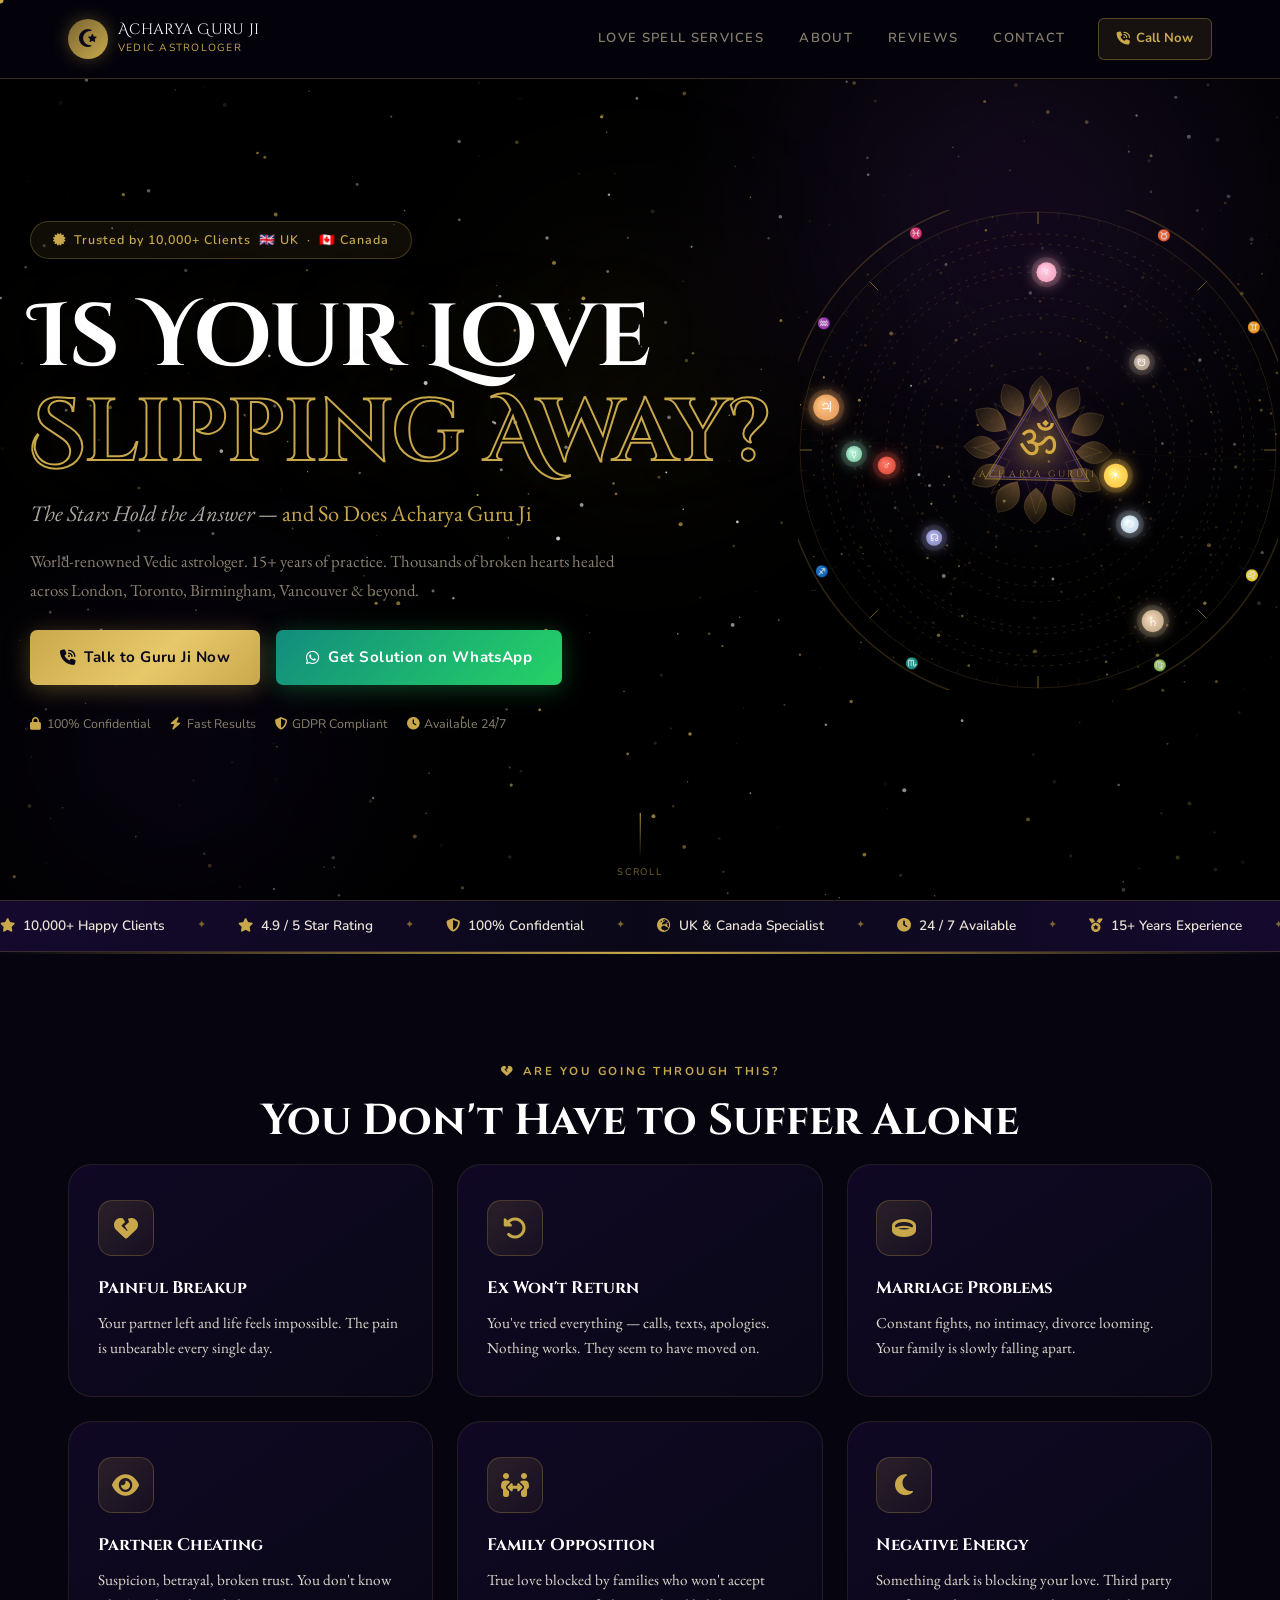
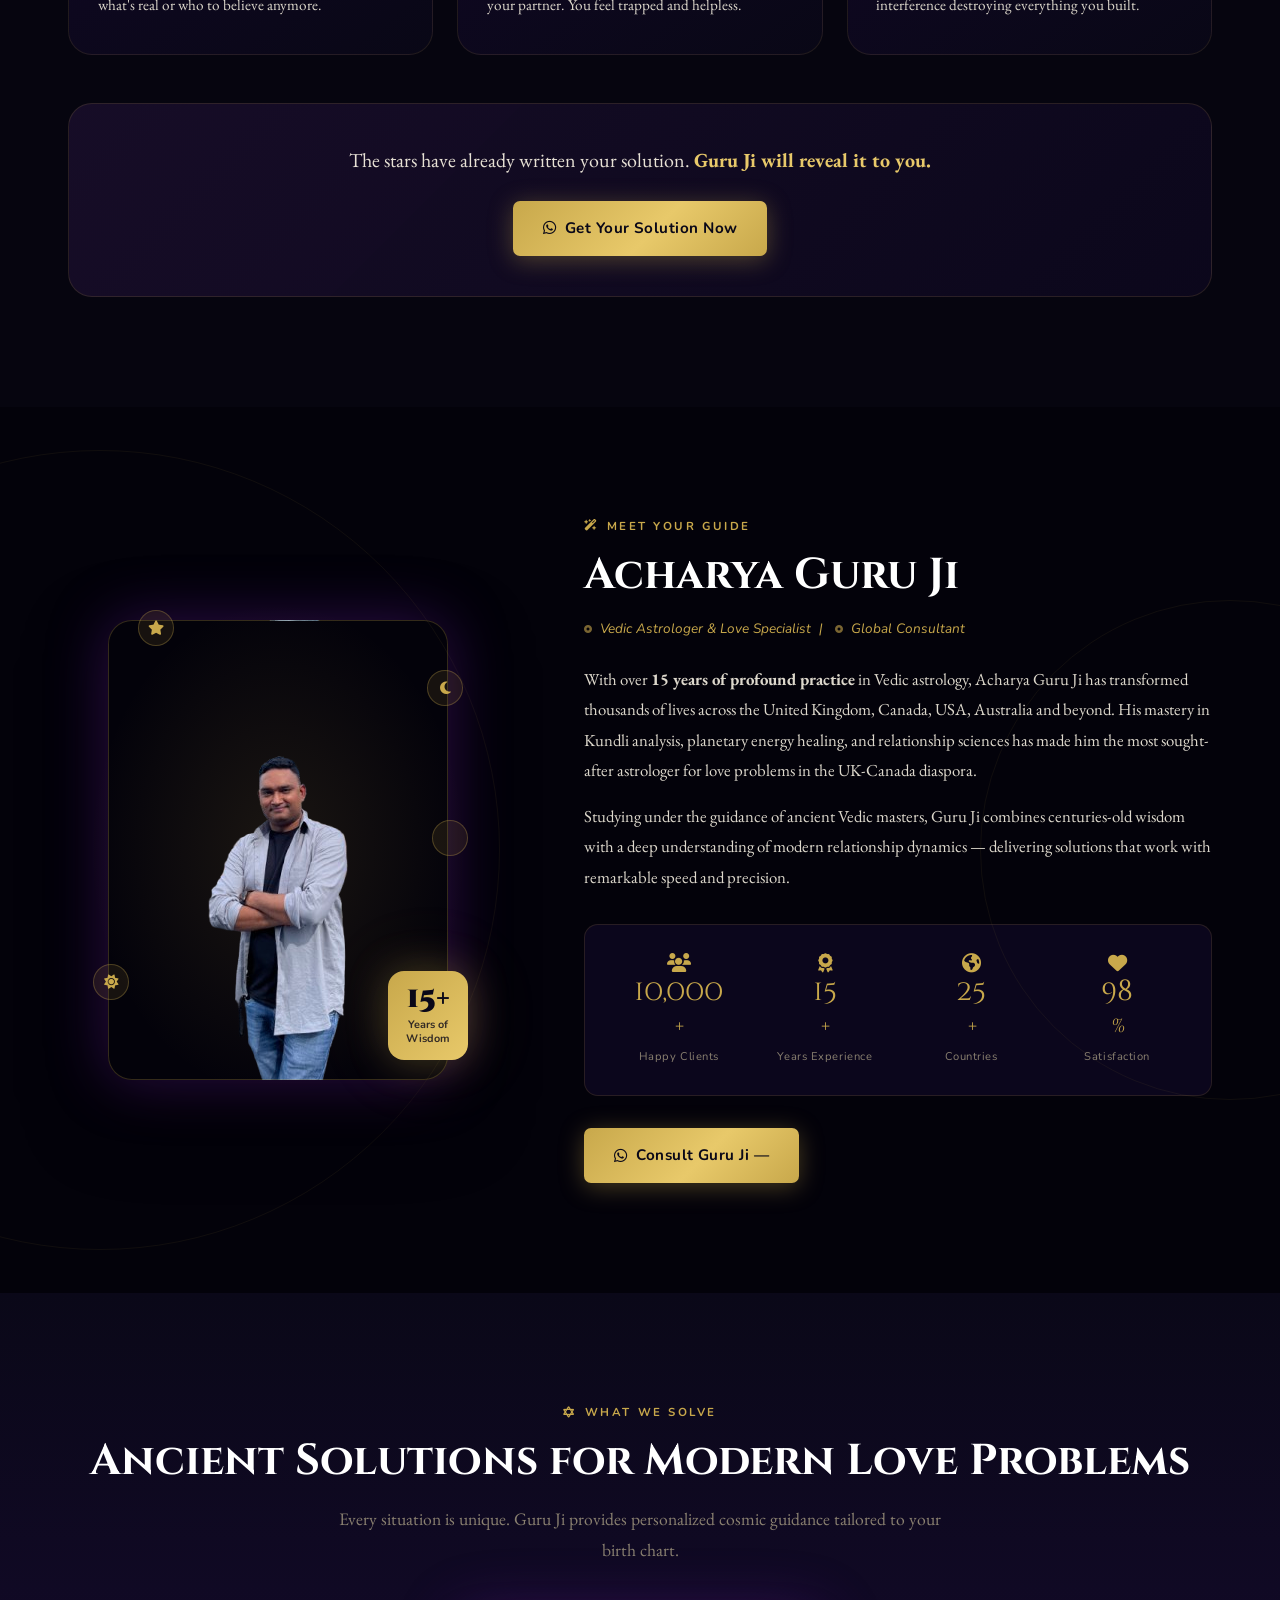
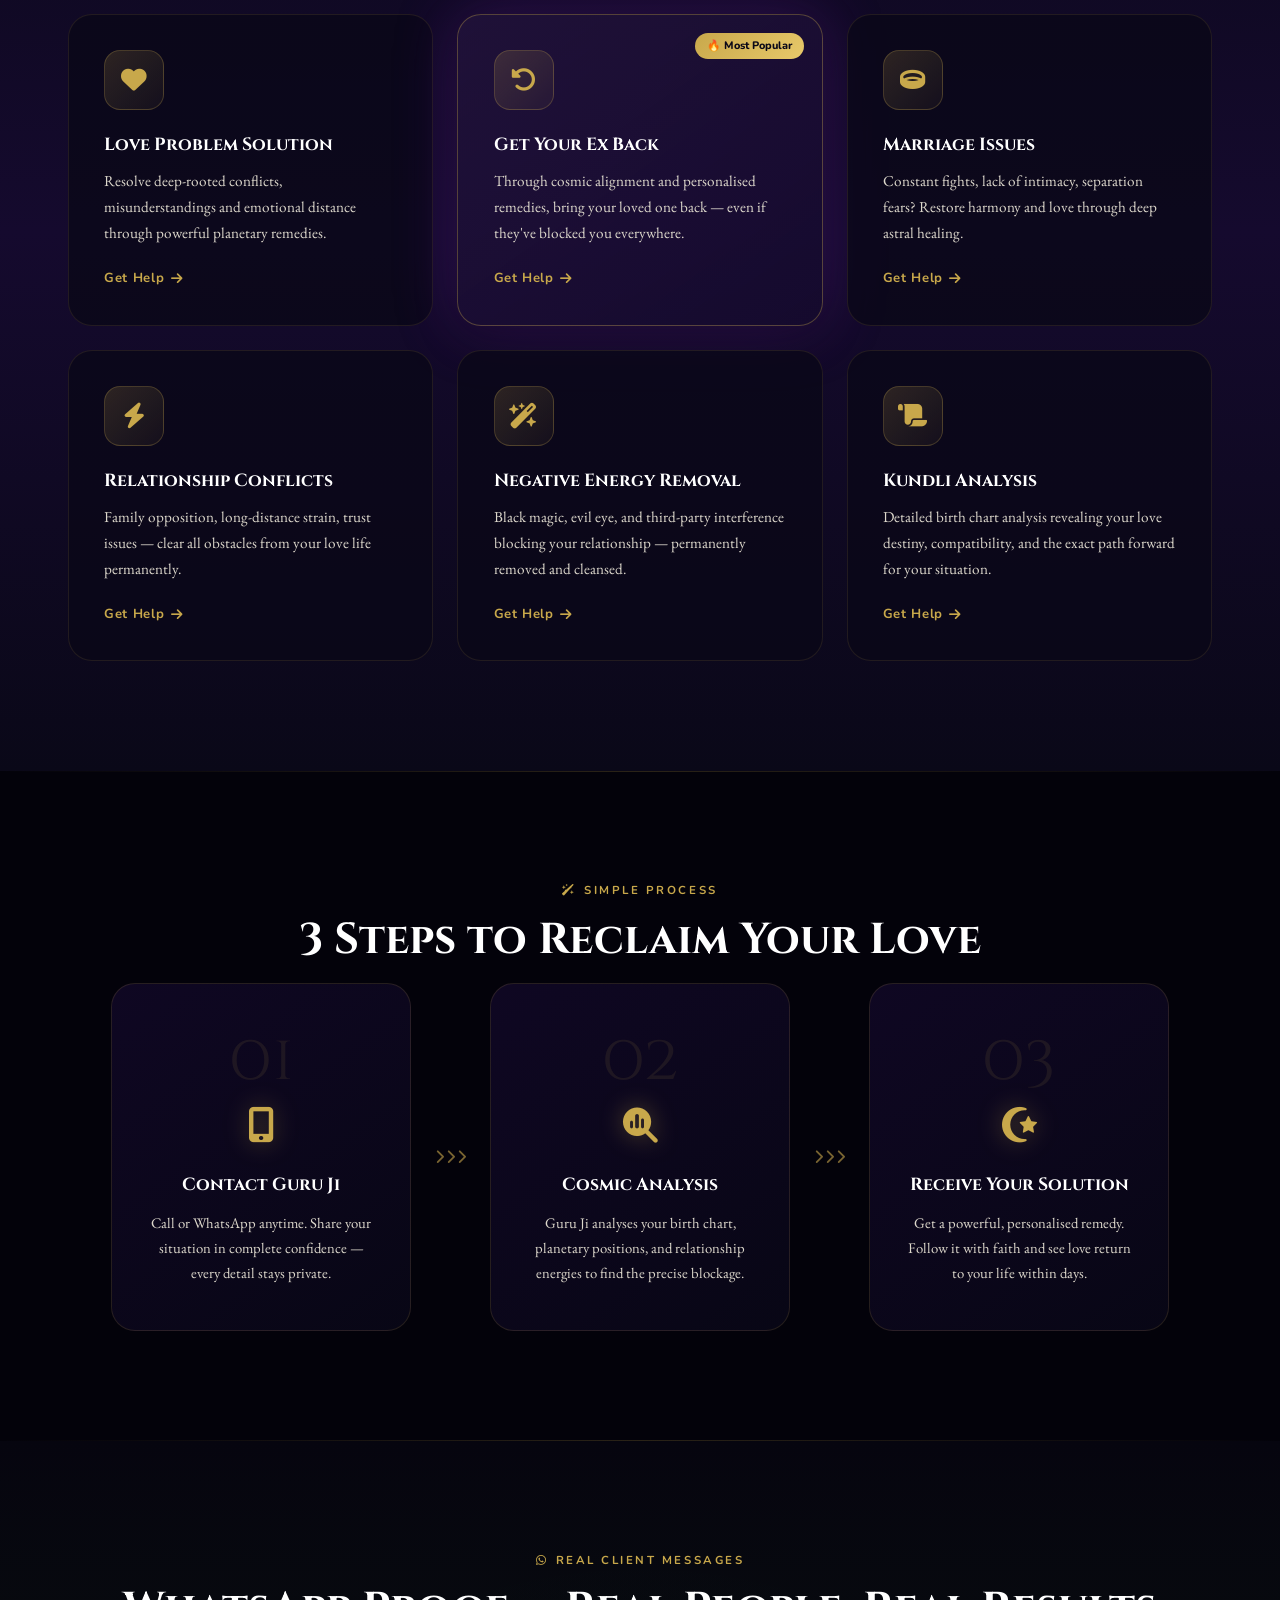
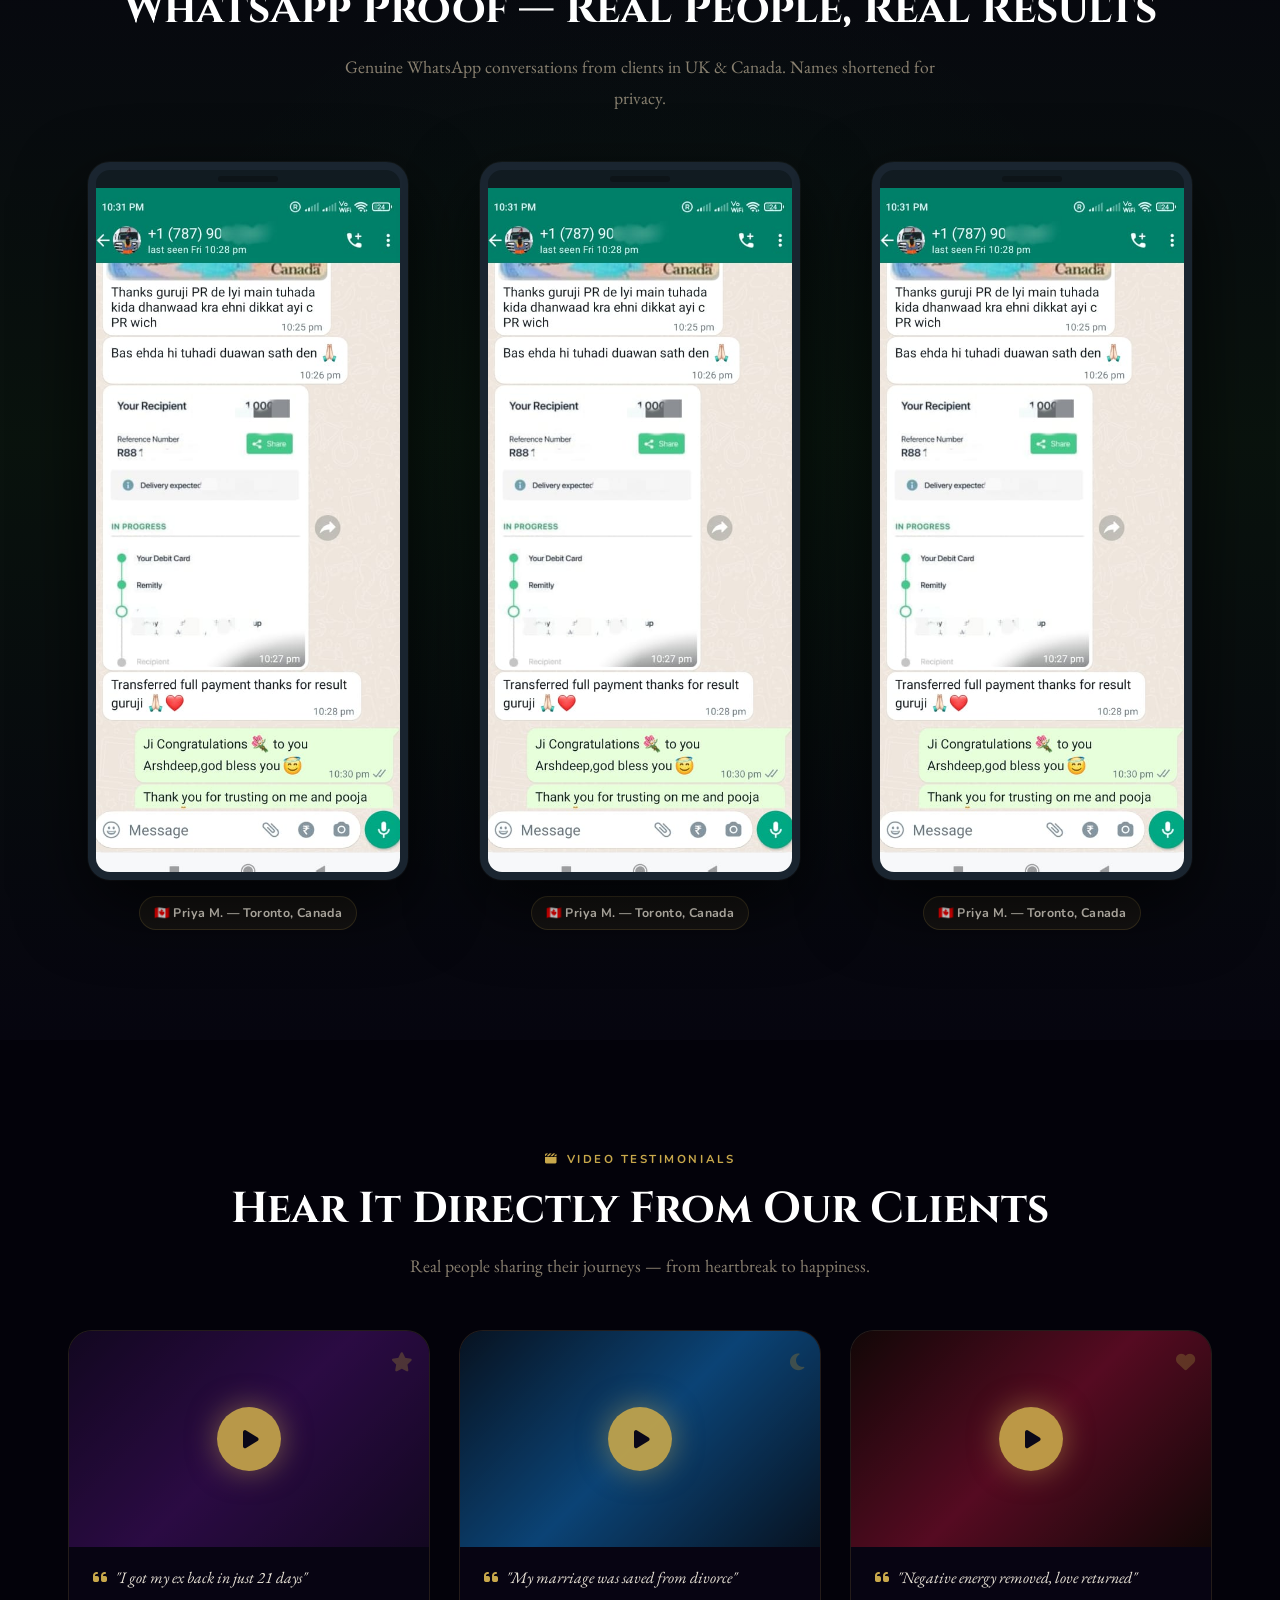
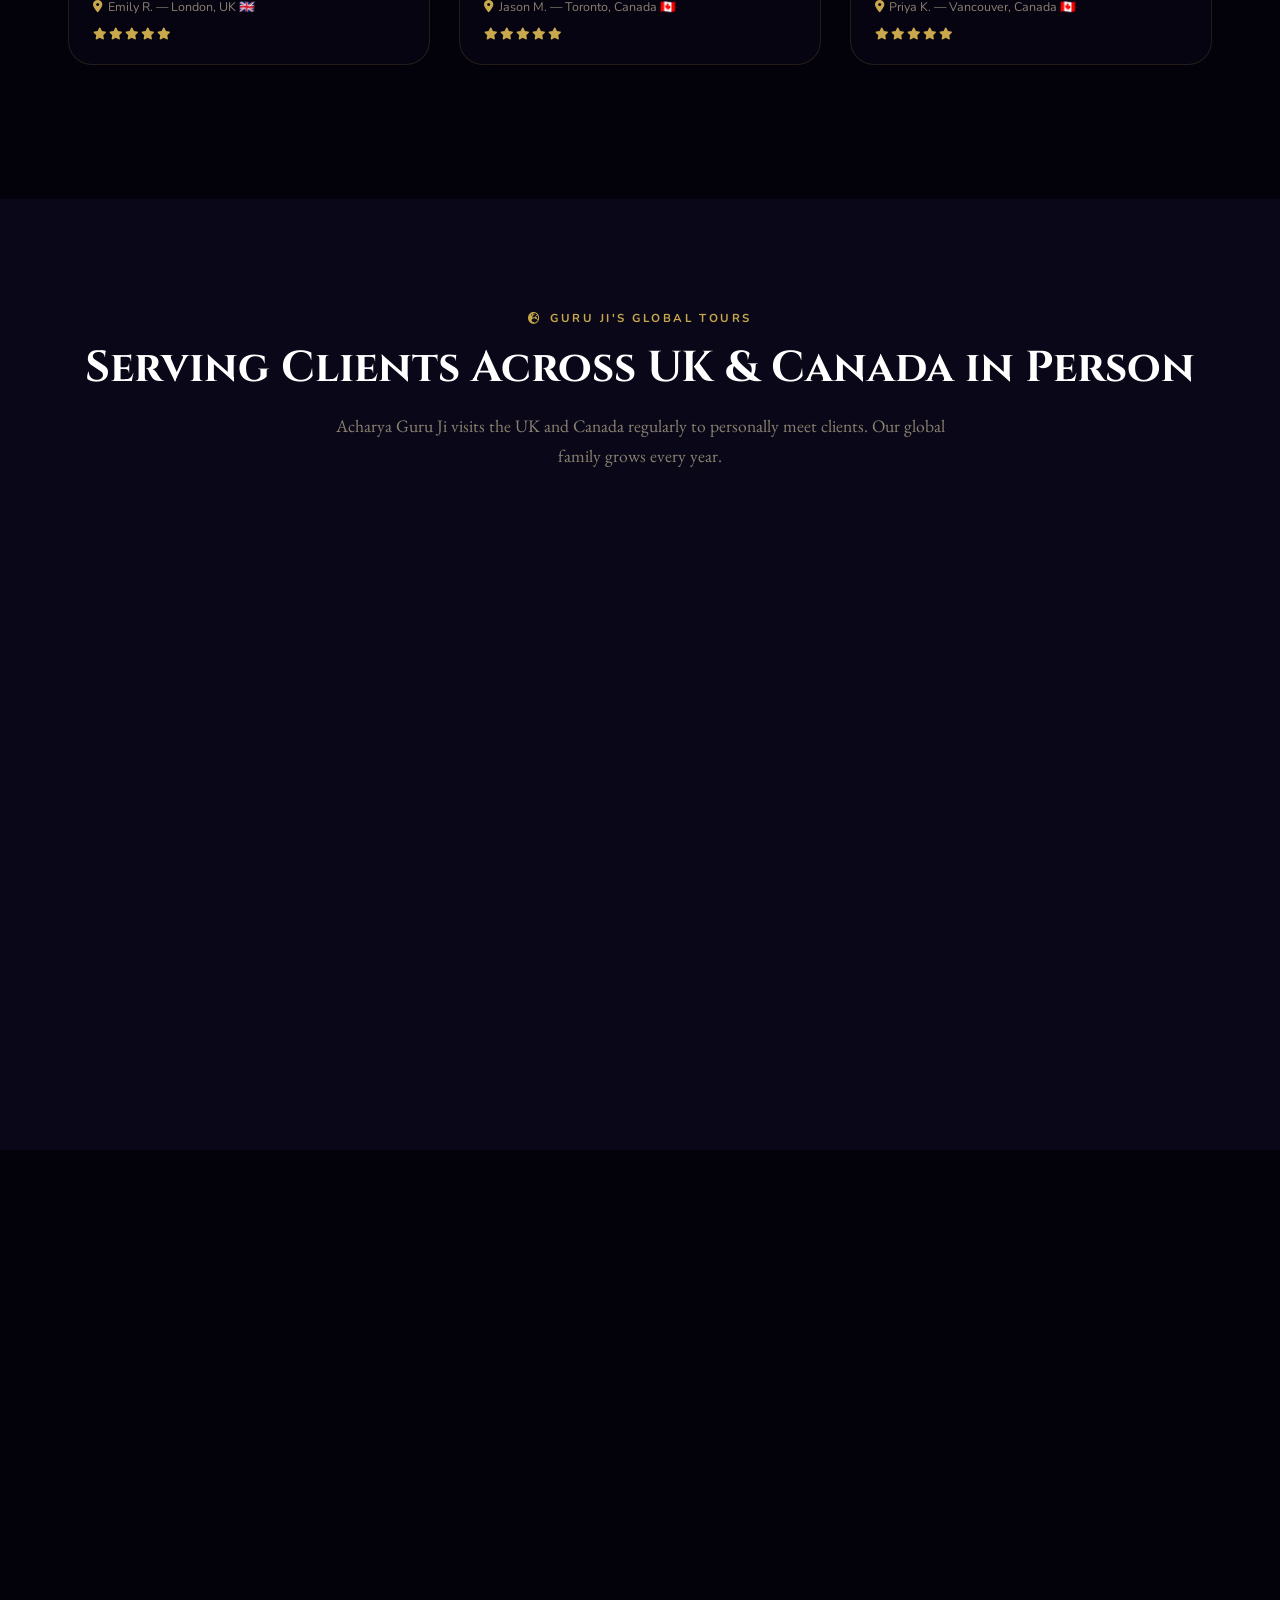
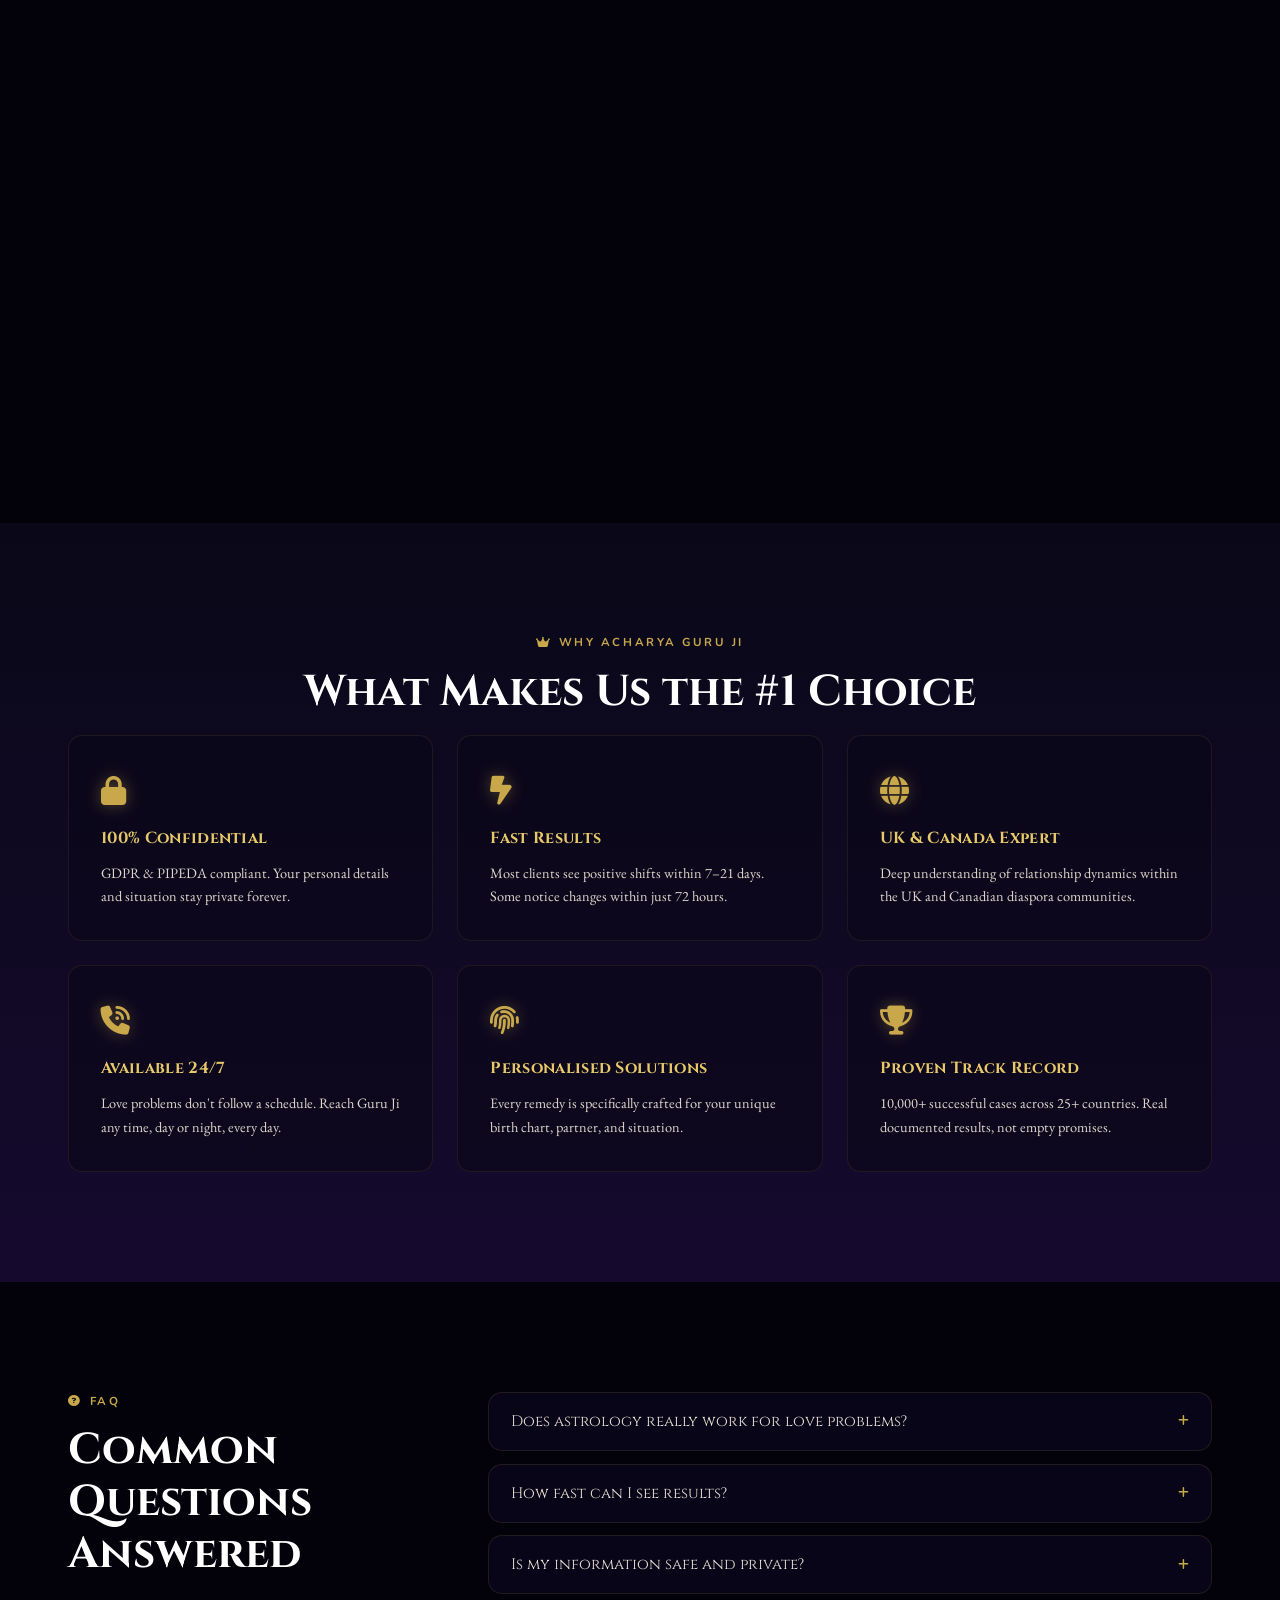
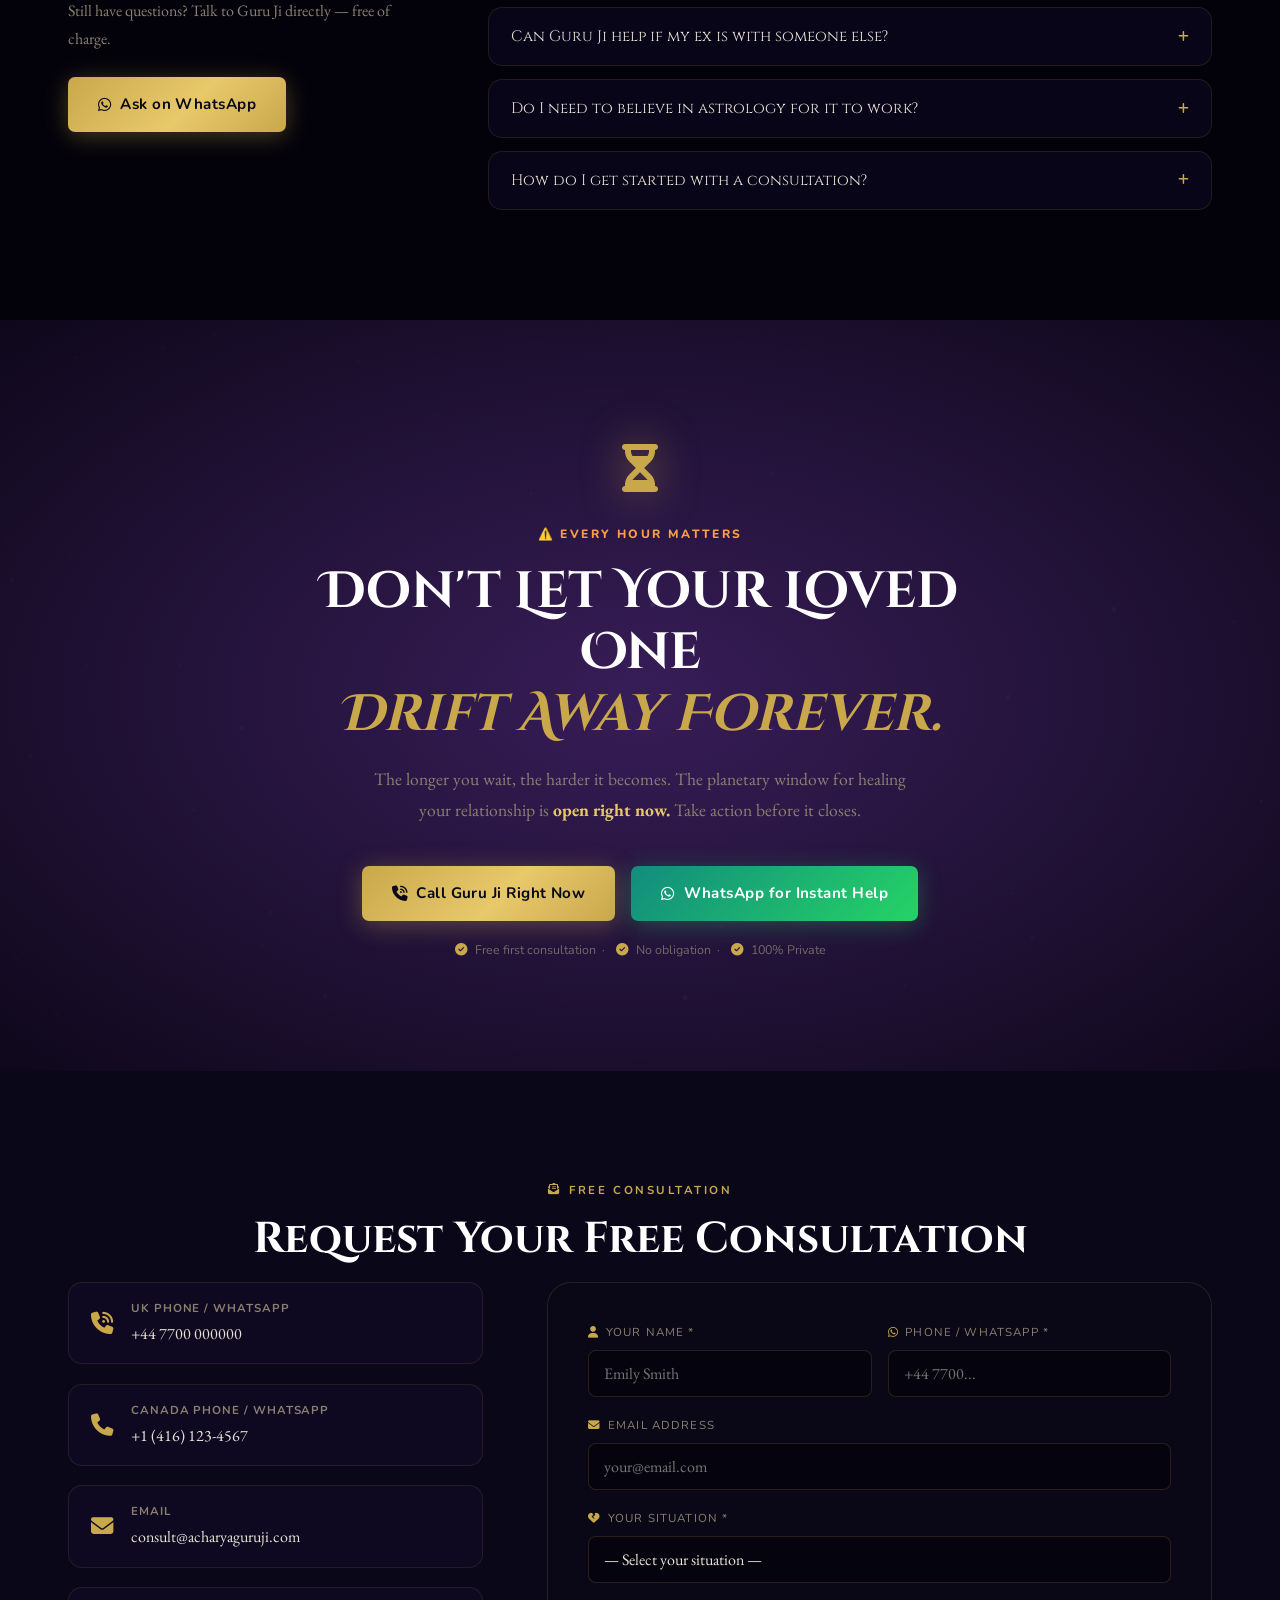
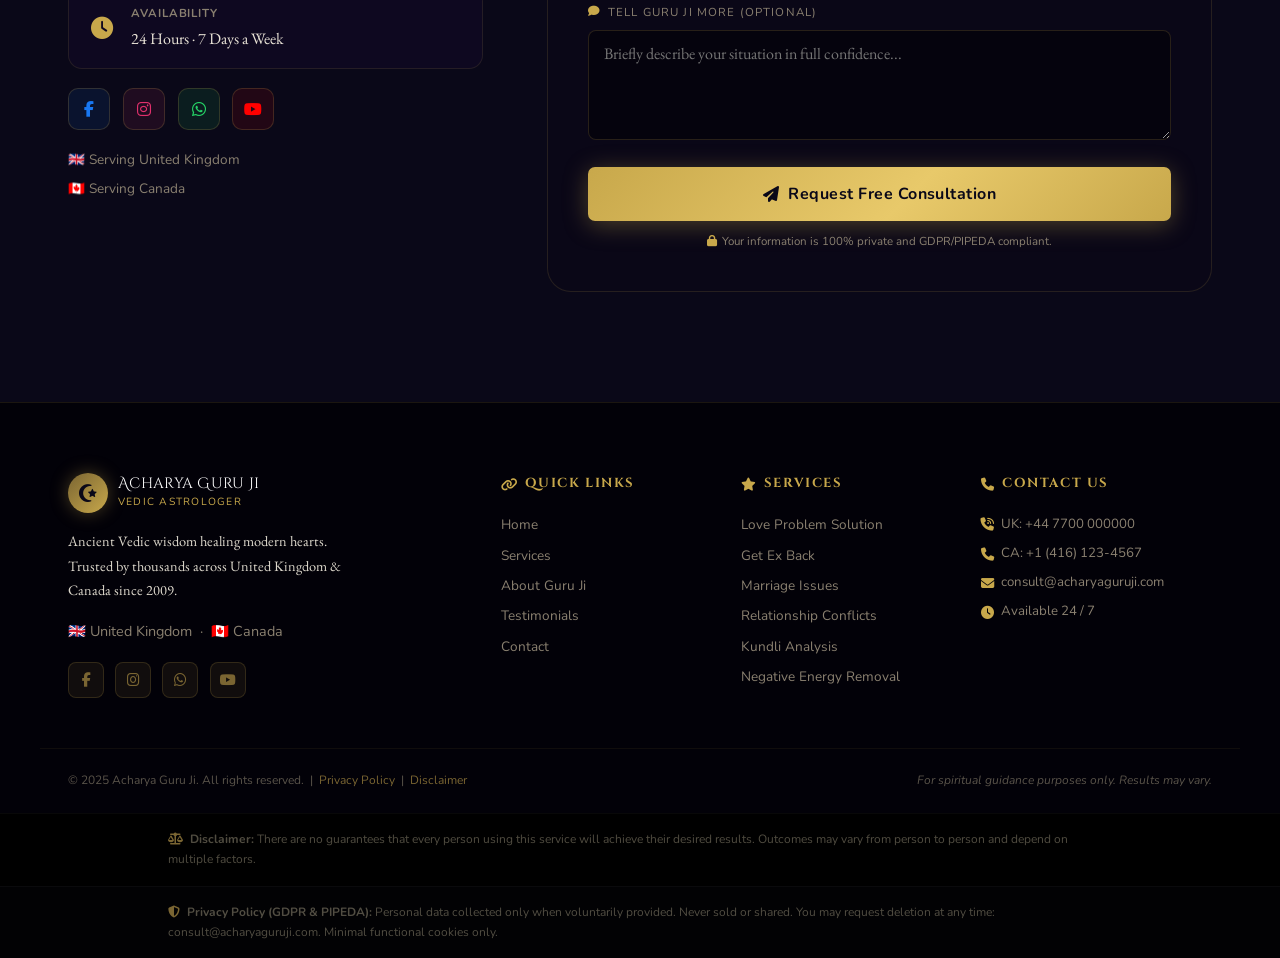
==== commit d4220cf3: "footer change" ====
--- a/index.html
+++ b/index.html
@@ -32,7 +32,9 @@
   <header class="site-header" id="siteHeader">
     <div class="header-inner">
       <div class="logo">
-        <div class="logo-emblem"><i class="fa-solid fa-star-and-crescent"></i></div>
+        <div class="logo-emblem">
+          <i class="fa-solid fa-star-and-crescent"></i>
+        </div>
         <div class="logo-text">
           <span class="logo-main">Acharya Guru Ji</span>
           <span class="logo-sub">Vedic Astrologer</span>
@@ -1254,7 +1256,7 @@
       <p>© 2025 Acharya Guru Ji. All rights reserved. &nbsp;|&nbsp; <a href="#privacy">Privacy Policy</a> &nbsp;|&nbsp;
         <a href="#disclaimer">Disclaimer</a>
       </p>
-      <p class="footer-disc-note">For spiritual guidance and entertainment purposes only. Results may vary.</p>
+      <p class="footer-disc-note">For spiritual guidance purposes only. Results may vary.</p>
     </div>
   </footer>
 
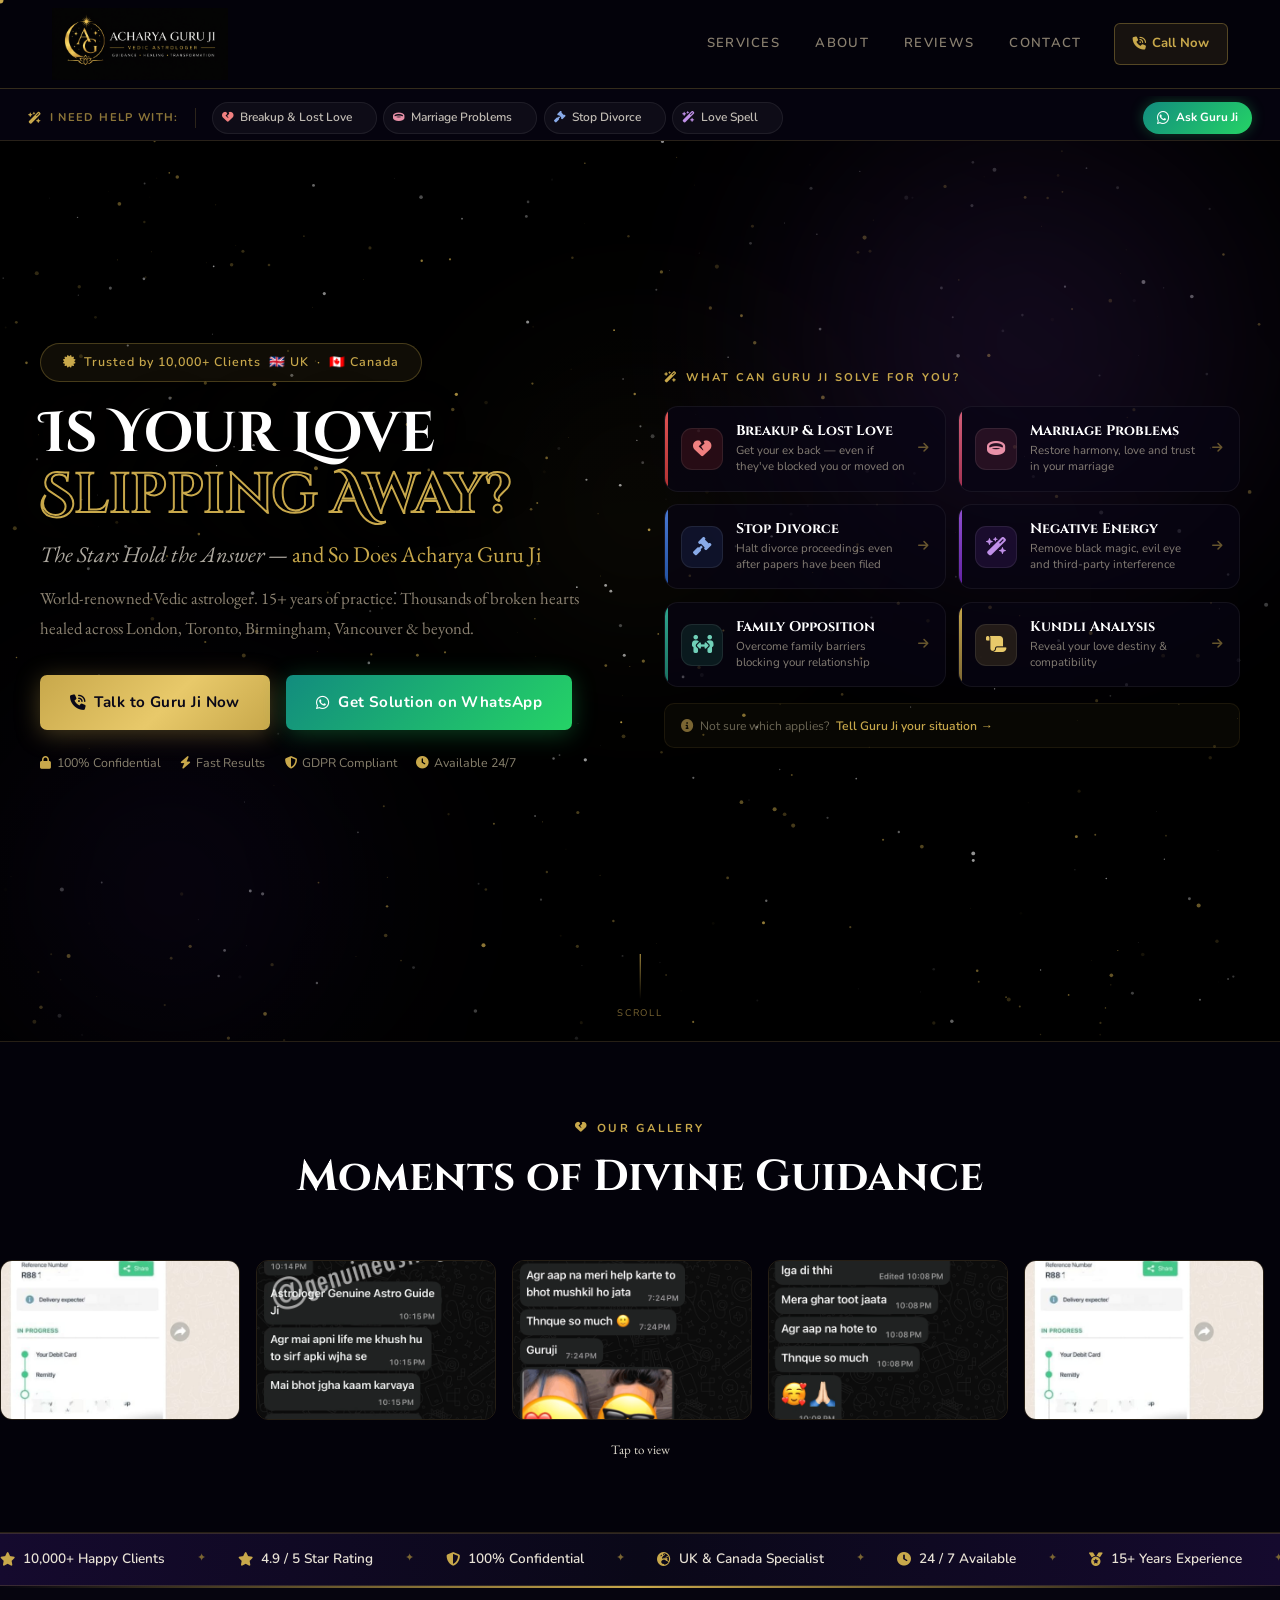
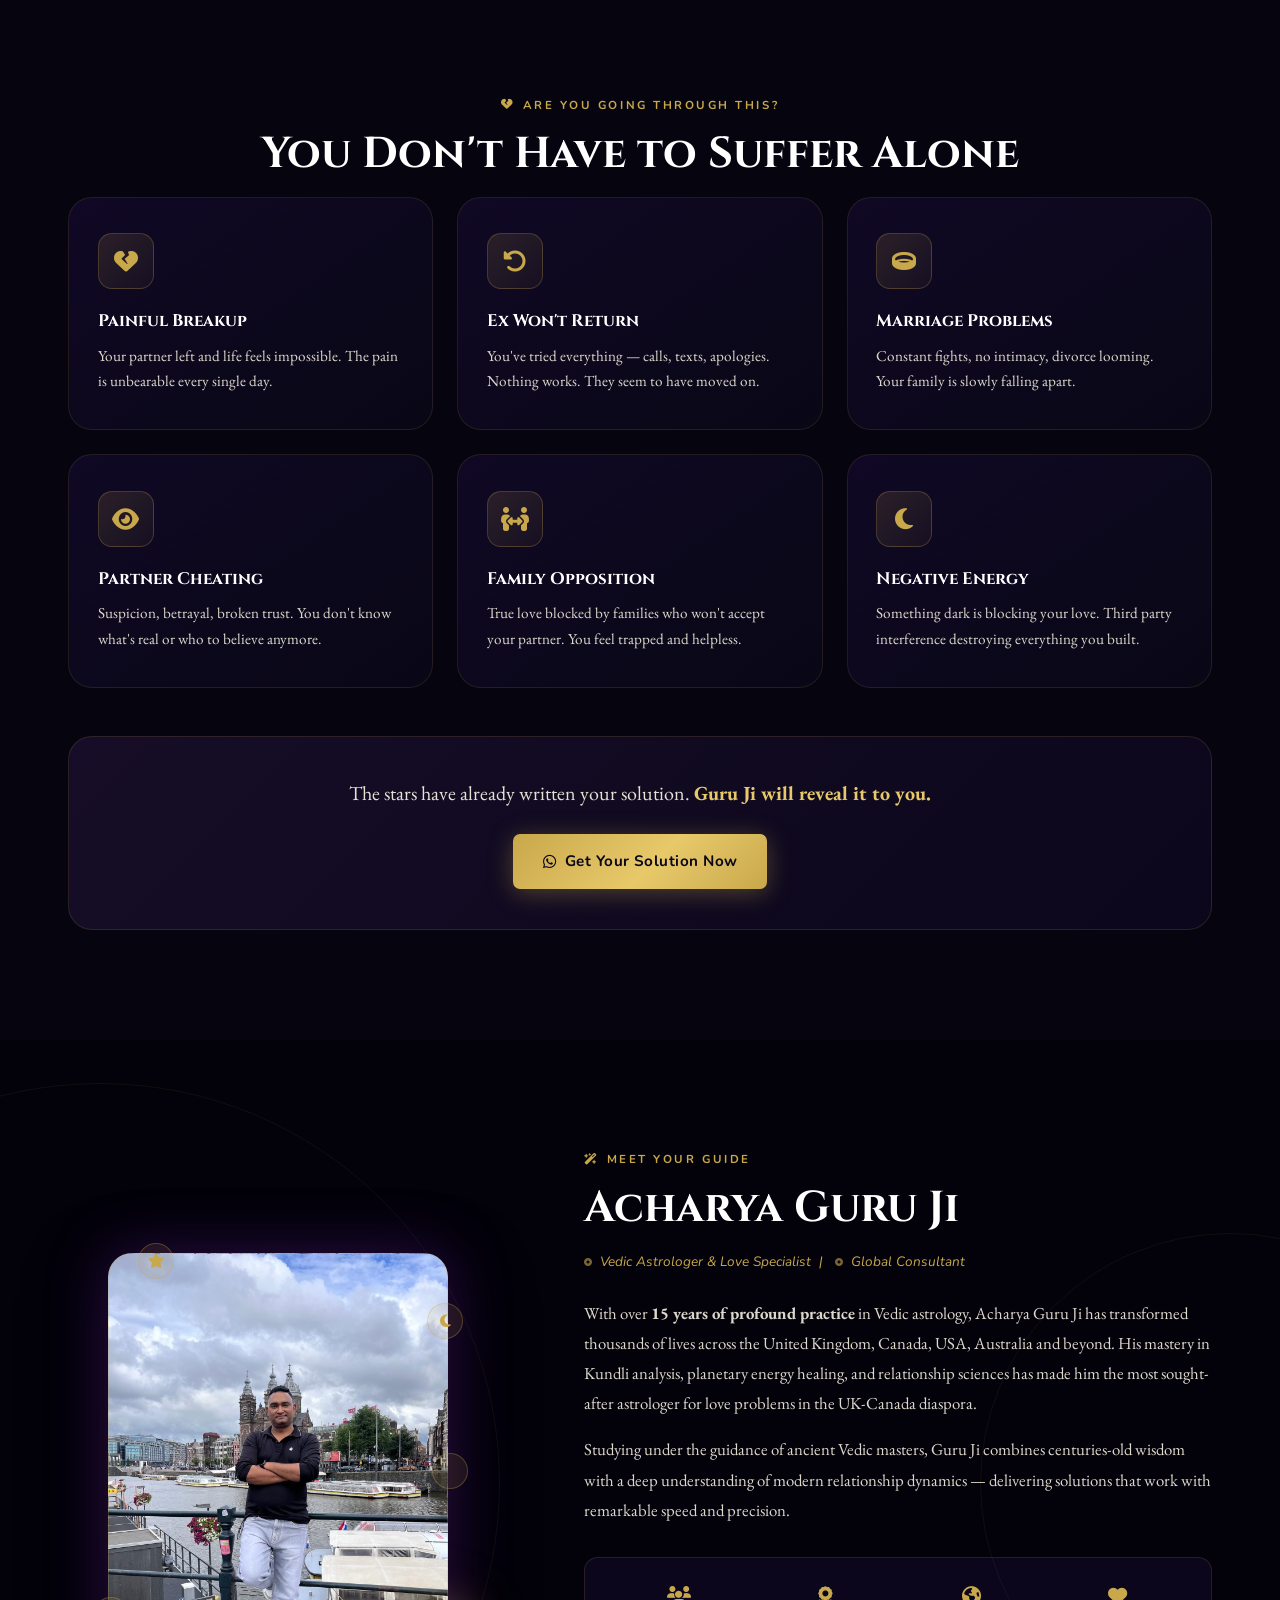
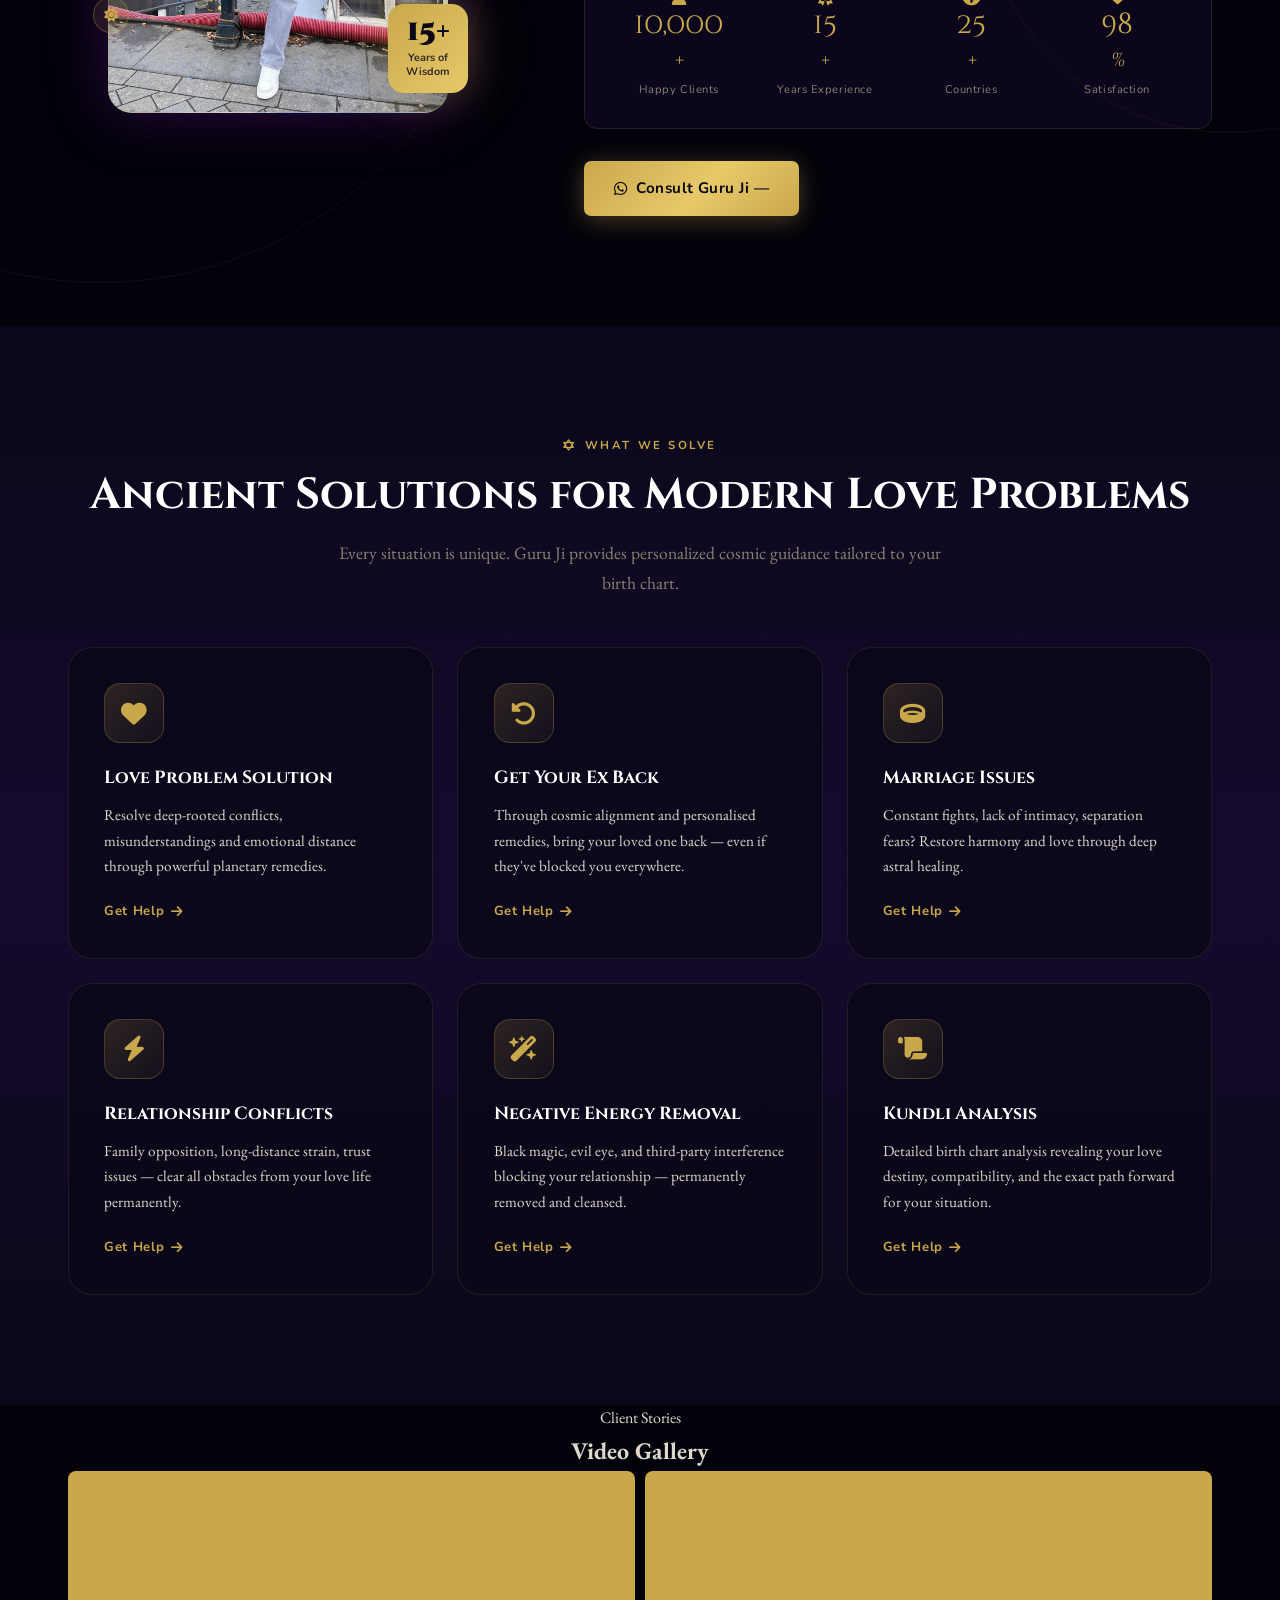
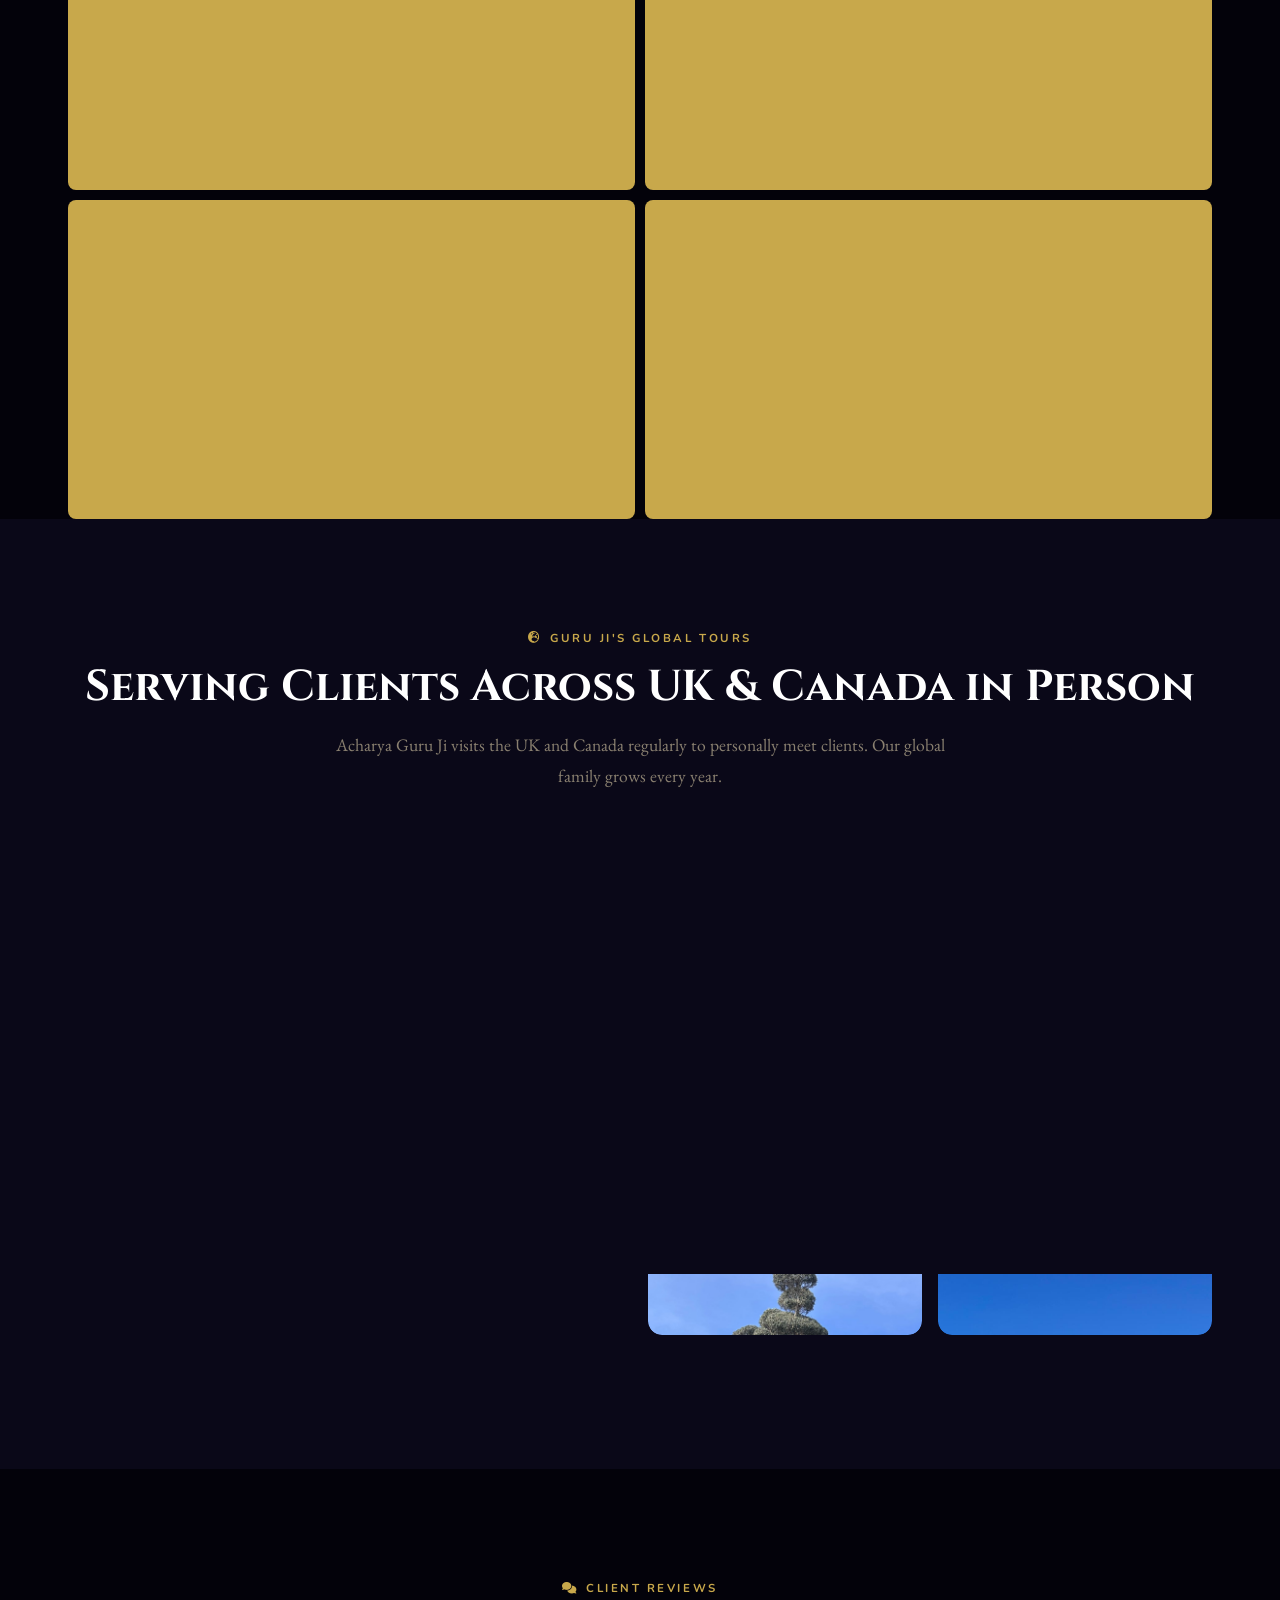
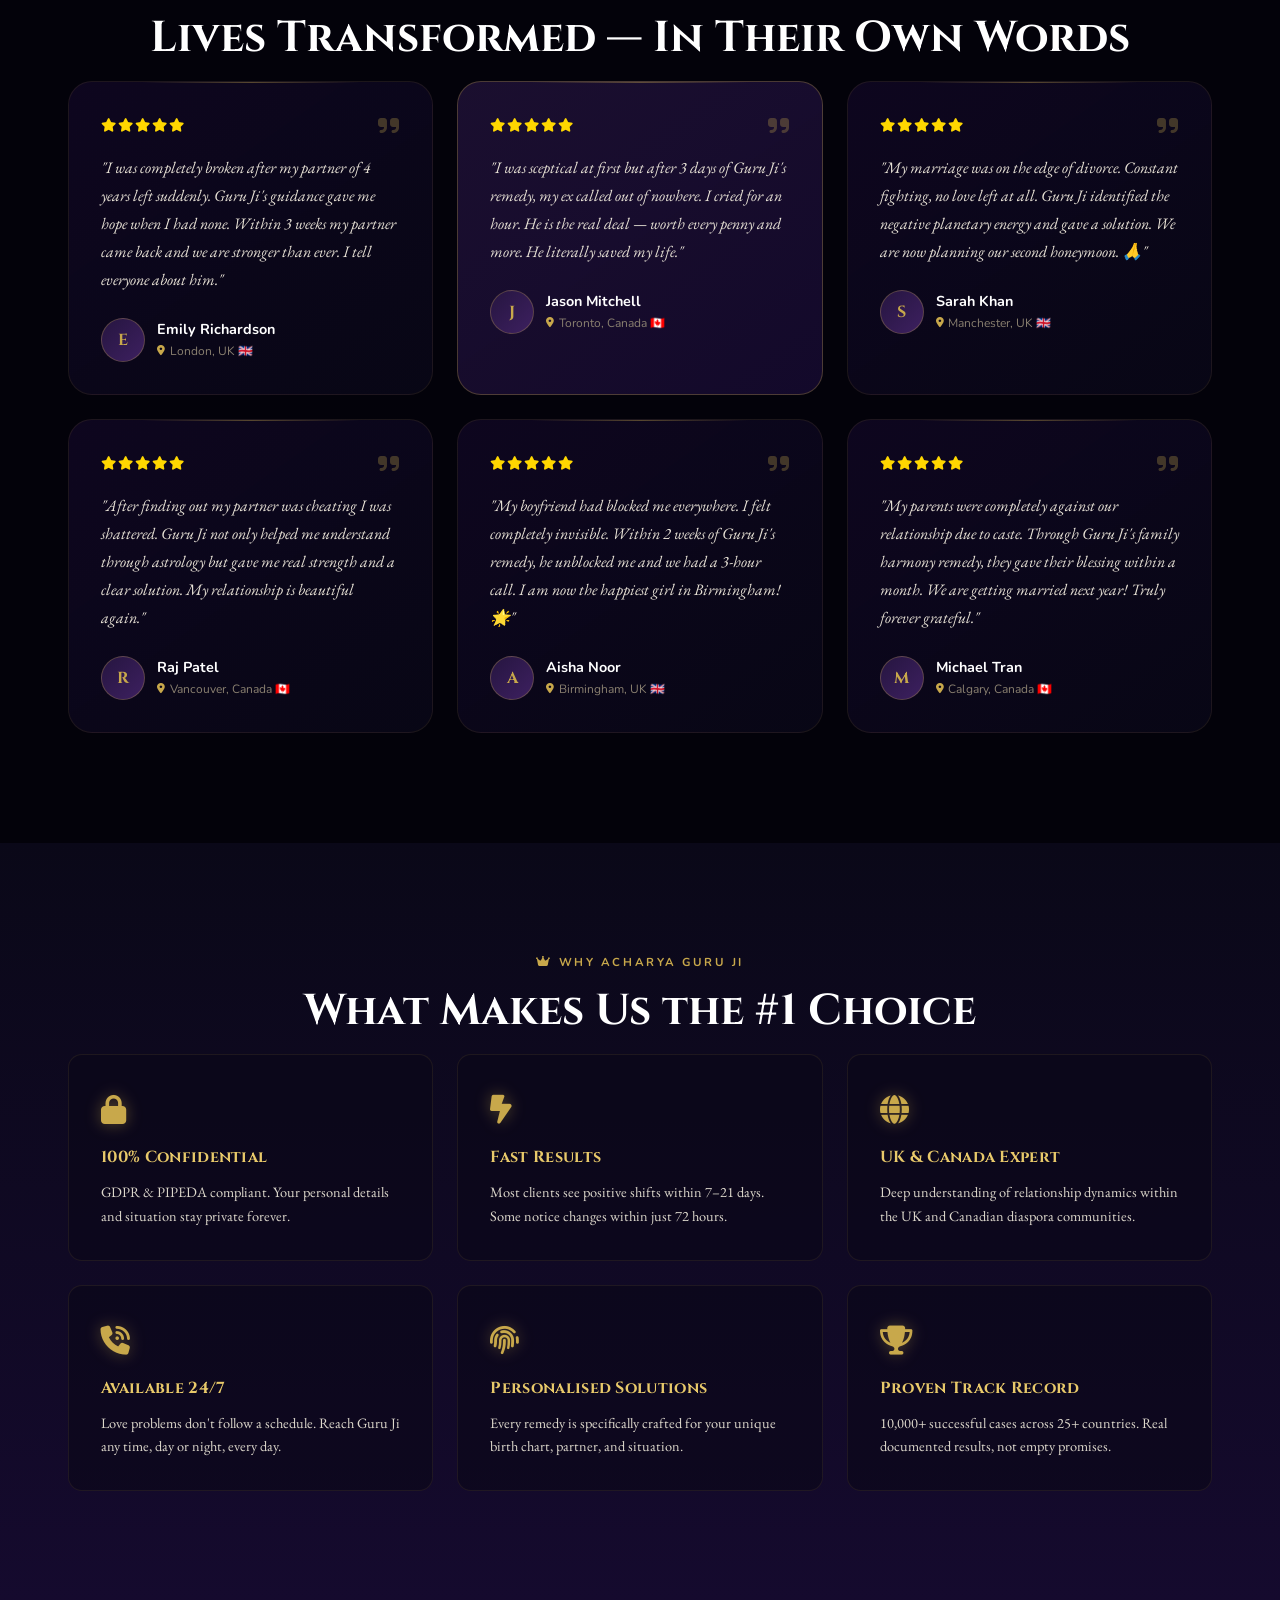
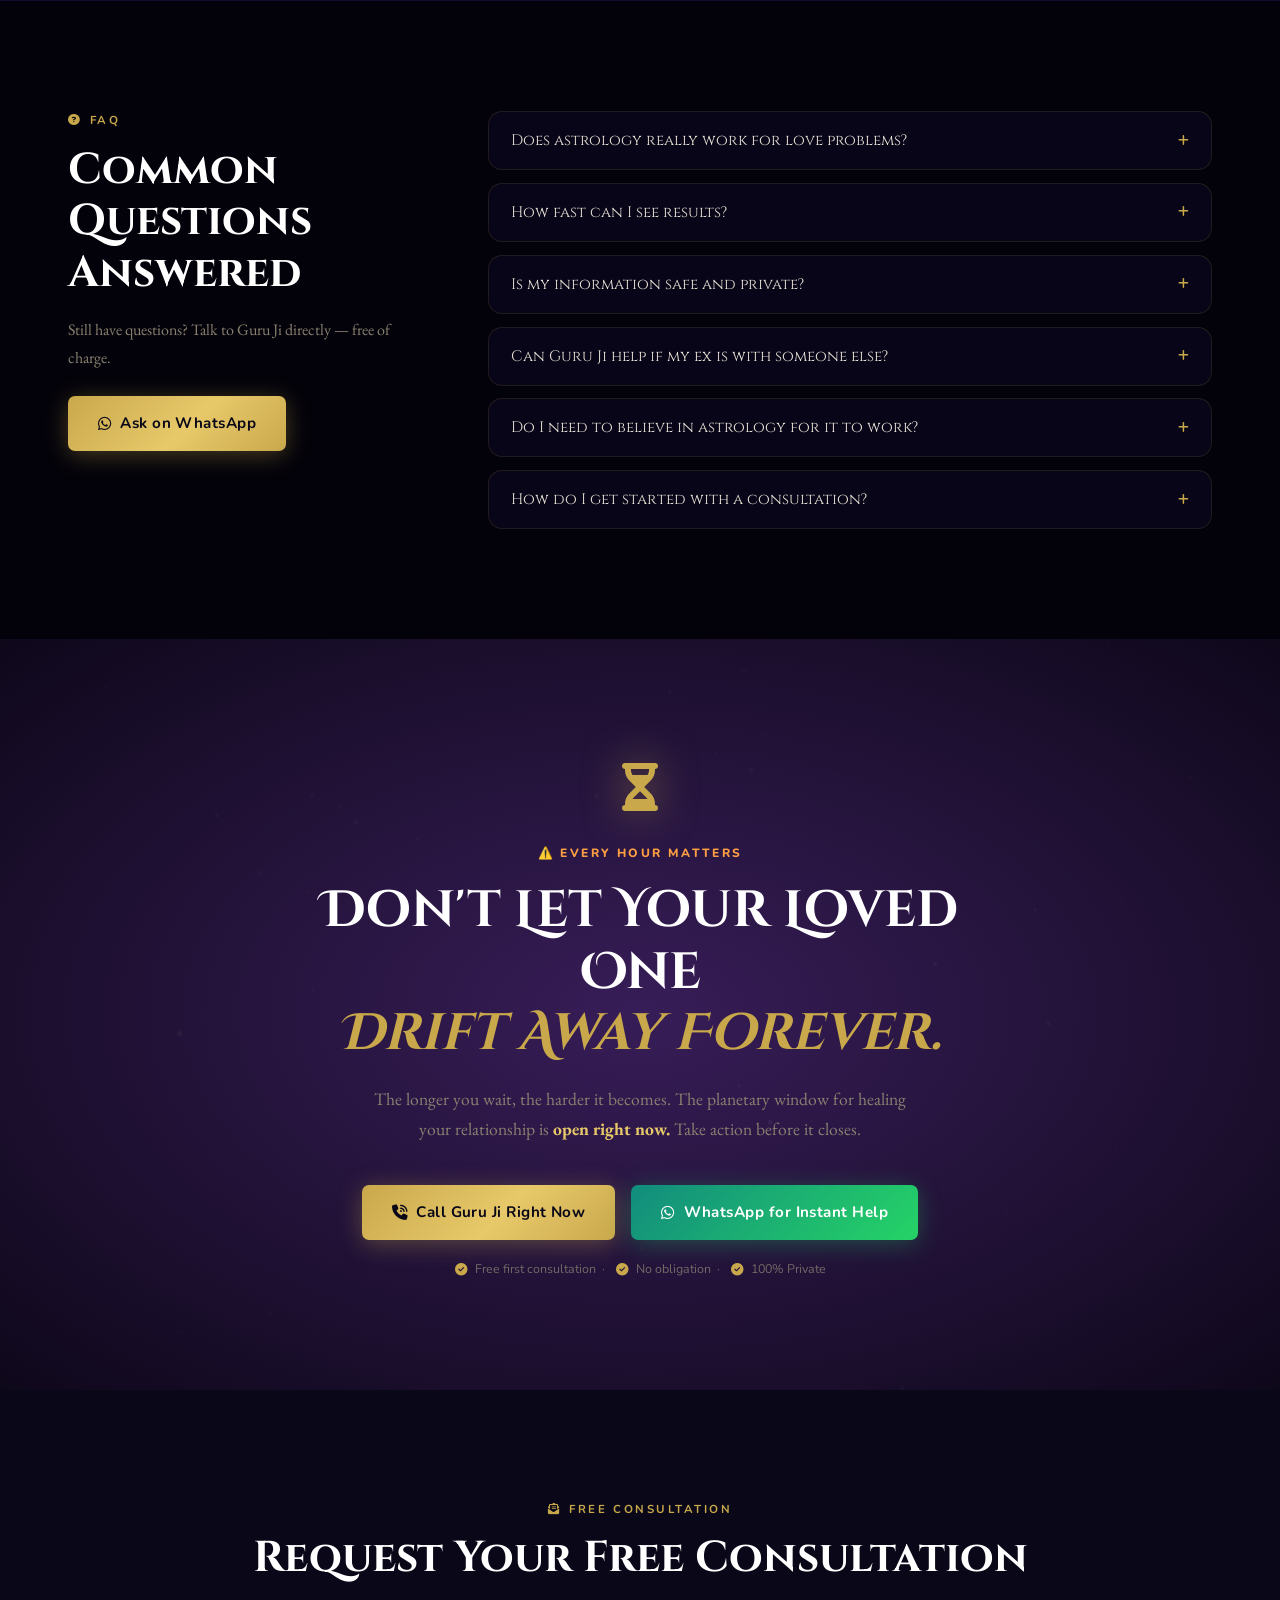
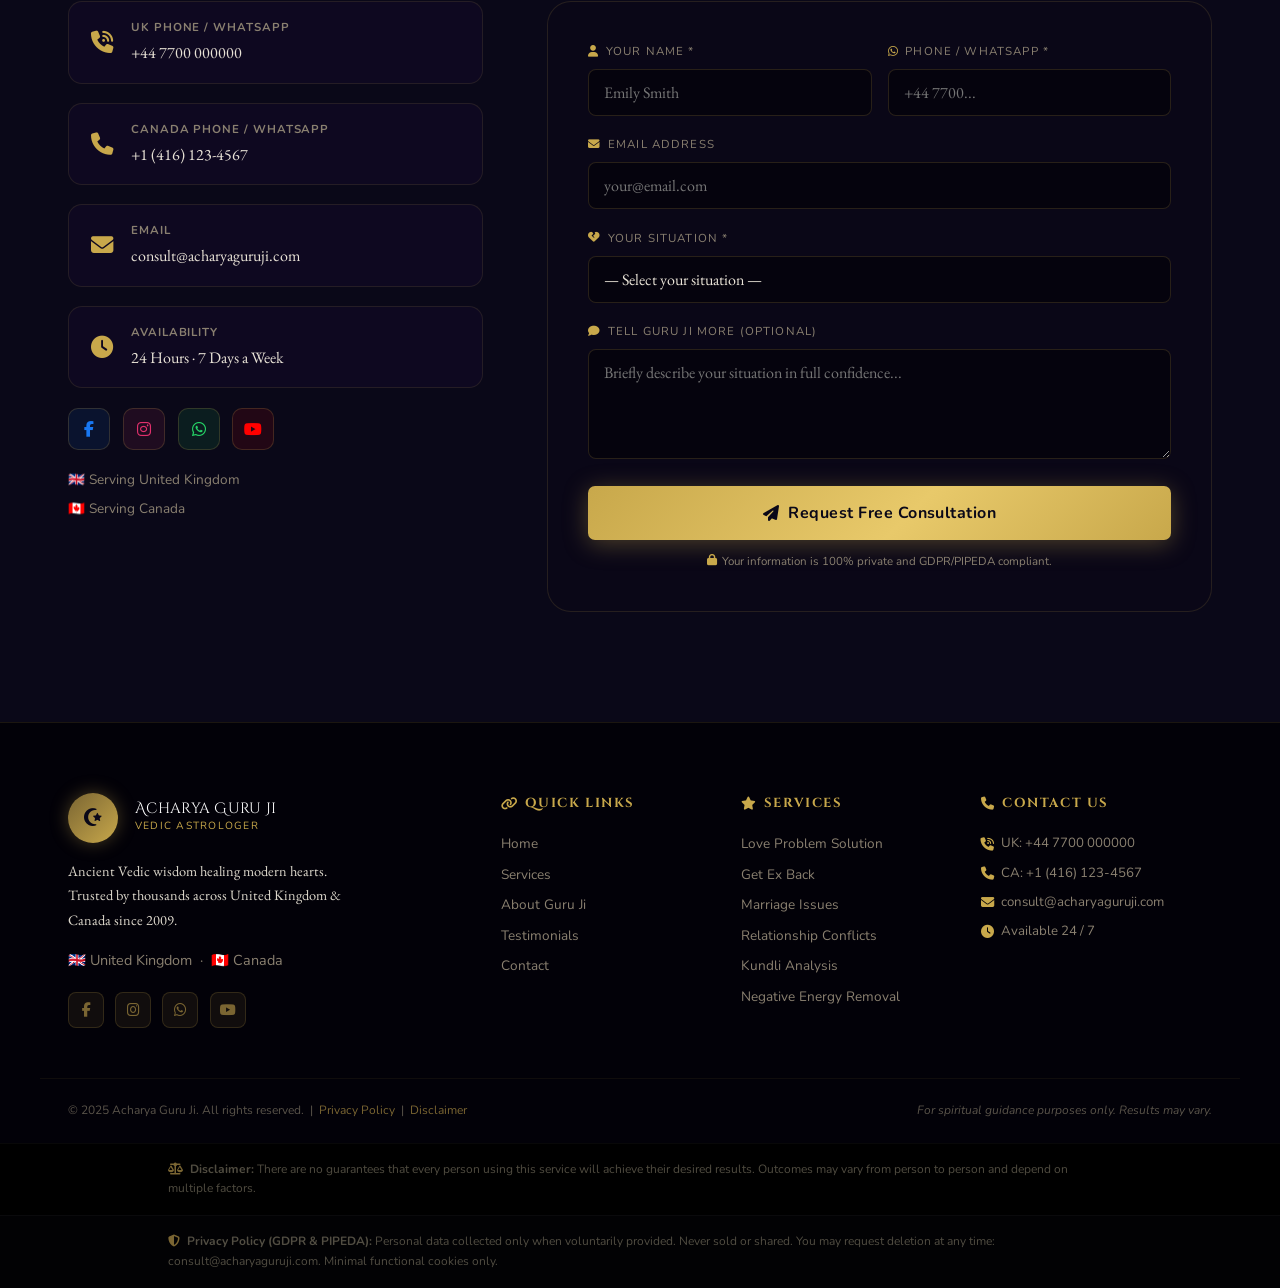
==== commit 6cb6ff54: "some changes" ====
--- a/index.html
+++ b/index.html
@@ -32,16 +32,20 @@
   <header class="site-header" id="siteHeader">
     <div class="header-inner">
       <div class="logo">
-        <div class="logo-emblem">
-          <i class="fa-solid fa-star-and-crescent"></i>
-        </div>
-        <div class="logo-text">
+        <img src="./assets/ChatGPT Image May 7, 2026, 07_11_49 PM.png" alt="Acharya Guru Ji Logo" srcset="">
+
+        <div class="logo-emblem hidden">
+          <!-- <i class="fa-solid fa-star-and-crescent"></i> -->
+          <img src="./assets/ChatGPT Image May 7, 2026, 07_11_49 PM_CPY.png" alt="" srcset="">
+        </div>
+        <div class="logo-text hidden">
           <span class="logo-main">Acharya Guru Ji</span>
           <span class="logo-sub">Vedic Astrologer</span>
         </div>
+
       </div>
       <nav class="main-nav">
-        <a href="./services/love-spell.html">Love Spell Services</a>
+        <a href="#services">Services</a>
         <a href="#about">About</a>
         <a href="#proof">Reviews</a>
         <a href="#contact">Contact</a>
@@ -56,10 +60,66 @@
     </div>
   </header>
 
+  <div class="sol-strip" id="solStrip">
+    <div class="sol-strip-inner">
+
+      <span class="sol-strip-label">
+        <i class="fa-solid fa-wand-magic-sparkles"></i>
+        I Need Help With:
+      </span>
+
+      <div class="sol-strip-pills">
+
+        <a href="./services/breakup.html" class="ssp ssp-red">
+          <i class="fa-solid fa-heart-crack"></i>
+          <span>Breakup &amp; Lost Love</span>
+          <i class="fa-solid fa-chevron-right ssp-arr"></i>
+        </a>
+
+        <a href="./services/marriage.html" class="ssp ssp-rose">
+          <i class="fa-solid fa-ring"></i>
+          <span>Marriage Problems</span>
+          <i class="fa-solid fa-chevron-right ssp-arr"></i>
+        </a>
+
+        <a href="./services/divorce.html" class="ssp ssp-blue">
+          <i class="fa-solid fa-gavel"></i>
+          <span>Stop Divorce</span>
+          <i class="fa-solid fa-chevron-right ssp-arr"></i>
+        </a>
+
+        <a href="./services/love-spell.html" class="ssp ssp-purple">
+          <i class="fa-solid fa-wand-magic-sparkles"></i>
+          <span>Love Spell</span>
+          <i class="fa-solid fa-chevron-right ssp-arr"></i>
+        </a>
+
+        <!-- <a href="#services" class="ssp ssp-teal">
+          <i class="fa-solid fa-people-arrows"></i>
+          <span>Family Opposition</span>
+          <i class="fa-solid fa-chevron-right ssp-arr"></i>
+        </a> -->
+
+        <!-- <a href="#services" class="ssp ssp-gold">
+          <i class="fa-solid fa-scroll"></i>
+          <span>Kundli Analysis</span>
+          <i class="fa-solid fa-chevron-right ssp-arr"></i>
+        </a> -->
+
+      </div>
+
+      <a href="https://wa.me/447700000000" target="_blank" class="sol-strip-cta">
+        <i class="fa-brands fa-whatsapp"></i>
+        <span>Ask Guru Ji</span>
+      </a>
+
+    </div>
+  </div>
+
   <!-- Mobile Nav -->
   <div class="mobile-nav" id="mobileNav">
     <button class="mob-close" onclick="closeMobileNav()"><i class="fa-solid fa-xmark"></i></button>
-    <a href="./services/love-spell.html" onclick="closeMobileNav()">Love Spell Services</a>
+    <a href="#services" onclick="closeMobileNav()">Services</a>
     <a href="#about" onclick="closeMobileNav()">About Guru Ji</a>
     <a href="#proof" onclick="closeMobileNav()">Testimonials</a>
     <a href="#contact" onclick="closeMobileNav()">Contact</a>
@@ -79,9 +139,11 @@
     <div class="hero-nebula n3"></div>
     <div class="hero-vignette"></div>
 
-    <div class="heroCtnr">
-
-      <div class="hero-content">
+    <!-- <div class="heroCtnr"> -->
+    <div class="hero-two-col">
+
+      <!-- <div class="hero-content"> -->
+      <div class="hero-left">
         <div class="hero-pill">
           <i class="fa-solid fa-certificate"></i>
           Trusted by 10,000+ Clients &nbsp;🇬🇧 UK &nbsp;·&nbsp; 🇨🇦 Canada
@@ -112,7 +174,7 @@
         </div>
       </div>
 
-      <div class="astro-wheel-wrap" aria-hidden="true">
+      <!-- <div class="astro-wheel-wrap" aria-hidden="true">
         <div class="chakra-wrap" role="img" aria-label="Rotating Vedic astrology chakra with planetary orbits">
           <canvas id="chakra-canvas" width="480" height="480"></canvas>
 
@@ -126,8 +188,83 @@
             <span class="chakra-tooltip-desc" id="chakra-tt-desc"></span>
           </div>
         </div>
-      </div>
-    </div>
+      </div> -->
+
+      <div class="hero-right">
+        <p class="hero-solutions-label">
+          <i class="fa-solid fa-wand-magic-sparkles"></i> WHAT CAN GURU JI SOLVE FOR YOU?
+        </p>
+        <div class="hero-sol-grid">
+
+          <a href="breakup.html" class="hero-sol-card hsc-red">
+            <div class="hsc-icon"><i class="fa-solid fa-heart-crack"></i></div>
+            <div class="hsc-body">
+              <h4>Breakup &amp; Lost Love</h4>
+              <p>Get your ex back — even if they've blocked you or moved on</p>
+            </div>
+            <div class="hsc-arrow"><i class="fa-solid fa-arrow-right"></i></div>
+            <div class="hsc-glow"></div>
+          </a>
+
+          <a href="marriage.html" class="hero-sol-card hsc-rose">
+            <div class="hsc-icon"><i class="fa-solid fa-ring"></i></div>
+            <div class="hsc-body">
+              <h4>Marriage Problems</h4>
+              <p>Restore harmony, love and trust in your marriage</p>
+            </div>
+            <div class="hsc-arrow"><i class="fa-solid fa-arrow-right"></i></div>
+            <div class="hsc-glow"></div>
+          </a>
+
+          <a href="divorce.html" class="hero-sol-card hsc-blue">
+            <div class="hsc-icon"><i class="fa-solid fa-gavel"></i></div>
+            <div class="hsc-body">
+              <h4>Stop Divorce</h4>
+              <p>Halt divorce proceedings even after papers have been filed</p>
+            </div>
+            <div class="hsc-arrow"><i class="fa-solid fa-arrow-right"></i></div>
+            <div class="hsc-glow"></div>
+          </a>
+
+          <a href="#services" class="hero-sol-card hsc-purple">
+            <div class="hsc-icon"><i class="fa-solid fa-wand-magic-sparkles"></i></div>
+            <div class="hsc-body">
+              <h4>Negative Energy</h4>
+              <p>Remove black magic, evil eye and third-party interference</p>
+            </div>
+            <div class="hsc-arrow"><i class="fa-solid fa-arrow-right"></i></div>
+            <div class="hsc-glow"></div>
+          </a>
+
+          <a href="#services" class="hero-sol-card hsc-teal">
+            <div class="hsc-icon"><i class="fa-solid fa-people-arrows"></i></div>
+            <div class="hsc-body">
+              <h4>Family Opposition</h4>
+              <p>Overcome family barriers blocking your relationship</p>
+            </div>
+            <div class="hsc-arrow"><i class="fa-solid fa-arrow-right"></i></div>
+            <div class="hsc-glow"></div>
+          </a>
+
+          <a href="#services" class="hero-sol-card hsc-gold">
+            <div class="hsc-icon"><i class="fa-solid fa-scroll"></i></div>
+            <div class="hsc-body">
+              <h4>Kundli Analysis</h4>
+              <p>Reveal your love destiny &amp; compatibility</p>
+            </div>
+            <div class="hsc-arrow"><i class="fa-solid fa-arrow-right"></i></div>
+            <div class="hsc-glow"></div>
+          </a>
+
+        </div>
+        <div class="hero-sol-bottom">
+          <i class="fa-solid fa-circle-info"></i>
+          Not sure which applies? <a href="https://wa.me/447700000000" target="_blank">Tell Guru Ji your situation →</a>
+        </div>
+      </div>
+
+    </div>
+    <!-- </div> -->
 
     <div class="hero-scroll-hint">
       <span class="scroll-line"></span>
@@ -135,6 +272,134 @@
 
     </div>
   </section>
+
+
+  <!-- // whats app proof gallery strip -->
+  <section id="gallery-strip" class="gs-section">
+
+    <!-- Header -->
+    <div class="gs-header">
+      <!-- <span class="gs-eyebrow">
+        <span class="gs-eyebrow-dot"></span>
+        Our Gallery
+      </span>
+      <h2 class="gs-title">Moments of <em>Divine Guidance</em></h2> -->
+
+      <p class="eyebrow center"><i class="fa-solid fa-heart-crack"></i> Our Gallery</p>
+      <h2 class="sec-title center">Moments of Divine Guidance</h2>
+
+      <div class="gold-divider"></div>
+    </div>
+
+    <!-- Strip wrapper — overflow hidden clips the scrolling track -->
+    <div class="gs-strip-wrap">
+
+      <!-- Fade edges left and right -->
+      <div class="gs-fade gs-fade-left" aria-hidden="true"></div>
+      <div class="gs-fade gs-fade-right" aria-hidden="true"></div>
+
+      <!-- Scrolling track — duplicated for seamless loop -->
+      <div class="gs-track" id="gsTrack">
+
+        <!-- ── Original set ── -->
+        <div class="gs-item" onclick="gsOpenLightbox(0)" tabindex="0" role="button" aria-label="View image 1">
+          <img src="./assets/Whatsapp reviews/Review1.png" alt="Astrology consultation" loading="lazy">
+          <div class="gs-item-overlay">
+            <i class="fa-solid fa-magnifying-glass-plus"></i>
+          </div>
+        </div>
+
+        <div class="gs-item" onclick="gsOpenLightbox(1)" tabindex="0" role="button" aria-label="View image 2">
+          <img src="./assets/Whatsapp reviews/Review2.png" alt="Vedic astrology reading" loading="lazy">
+          <div class="gs-item-overlay">
+            <i class="fa-solid fa-magnifying-glass-plus"></i>
+          </div>
+        </div>
+
+        <div class="gs-item" onclick="gsOpenLightbox(2)" tabindex="0" role="button" aria-label="View image 3">
+          <img src="./assets/Whatsapp reviews/Review3.png" alt="Kundli matching" loading="lazy">
+          <div class="gs-item-overlay">
+            <i class="fa-solid fa-magnifying-glass-plus"></i>
+          </div>
+        </div>
+
+        <div class="gs-item" onclick="gsOpenLightbox(3)" tabindex="0" role="button" aria-label="View image 4">
+          <img src="./assets/Whatsapp reviews/Review4.png" alt="Love problem solution" loading="lazy">
+          <div class="gs-item-overlay">
+            <i class="fa-solid fa-magnifying-glass-plus"></i>
+          </div>
+        </div>
+
+
+        <!-- ── Duplicate set for seamless infinite loop ── -->
+        <div class="gs-item gs-clone" onclick="gsOpenLightbox(0)" tabindex="-1" aria-hidden="true">
+          <img src="./assets/Whatsapp reviews/Review1.png" alt="" loading="lazy">
+          <div class="gs-item-overlay"><i class="fa-solid fa-magnifying-glass-plus"></i></div>
+        </div>
+        <div class="gs-item gs-clone" onclick="gsOpenLightbox(1)" tabindex="-1" aria-hidden="true">
+          <img src="./assets/Whatsapp reviews/Review2.png" alt="" loading="lazy">
+          <div class="gs-item-overlay"><i class="fa-solid fa-magnifying-glass-plus"></i></div>
+        </div>
+        <div class="gs-item gs-clone" onclick="gsOpenLightbox(2)" tabindex="-1" aria-hidden="true">
+          <img src="./assets/Whatsapp reviews/Review3.png" alt="" loading="lazy">
+          <div class="gs-item-overlay"><i class="fa-solid fa-magnifying-glass-plus"></i></div>
+        </div>
+        <div class="gs-item gs-clone" onclick="gsOpenLightbox(3)" tabindex="-1" aria-hidden="true">
+          <img src="./assets/Whatsapp reviews/Review4.png" alt="" loading="lazy">
+          <div class="gs-item-overlay"><i class="fa-solid fa-magnifying-glass-plus"></i></div>
+        </div>
+
+      </div>
+      <!-- /gs-track -->
+
+    </div>
+    <!-- /gs-strip-wrap -->
+
+    <p style="text-align: center; margin-top: 7px; font-size: small;">Tap to view</p>
+  </section>
+
+
+  <!-- ── LIGHTBOX ── -->
+  <div class="gs-lightbox" id="gsLightbox" role="dialog" aria-modal="true" aria-label="Image viewer">
+
+    <!-- Dark backdrop -->
+    <div class="gs-lb-backdrop" onclick="gsCloseLightbox()"></div>
+
+    <!-- Main lightbox box -->
+    <div class="gs-lb-box">
+
+      <!-- Close button -->
+      <button class="gs-lb-close" onclick="gsCloseLightbox()" aria-label="Close lightbox">
+        <i class="fa-solid fa-xmark"></i>
+      </button>
+
+      <!-- Prev / Next -->
+      <button class="gs-lb-nav gs-lb-prev" onclick="gsLbNav(-1)" aria-label="Previous image">
+        <i class="fa-solid fa-chevron-left"></i>
+      </button>
+      <button class="gs-lb-nav gs-lb-next" onclick="gsLbNav(1)" aria-label="Next image">
+        <i class="fa-solid fa-chevron-right"></i>
+      </button>
+
+      <!-- Image -->
+      <div class="gs-lb-img-wrap">
+        <img id="gsLbImg" src="" alt="" class="gs-lb-img">
+        <div class="gs-lb-spinner" id="gsLbSpinner">
+          <i class="fa-solid fa-star-and-crescent fa-spin"></i>
+        </div>
+      </div>
+
+      <!-- Counter + caption -->
+      <div class="gs-lb-footer">
+        <div class="gs-lb-counter">
+          <span id="gsLbCurrent">1</span> / <span id="gsLbTotal">8</span>
+        </div>
+        <div class="gs-lb-caption" id="gsLbCaption">Genuine Astro Guide</div>
+        <div class="gs-lb-dots" id="gsLbDots"></div>
+      </div>
+
+    </div>
+  </div>
 
 
   <!-- ══════════════════════════════════════
@@ -311,8 +576,8 @@
           <a href="https://wa.me/447700000000" target="_blank" class="svc-link">Get Help <i
               class="fa-solid fa-arrow-right"></i></a>
         </div>
-        <div class="svc-card featured">
-          <div class="svc-hot-badge">🔥 Most Popular</div>
+        <div class="svc-card">
+          <!-- <div class="svc-hot-badge">🔥 Most Popular</div> -->
           <div class="svc-icon"><i class="fa-solid fa-rotate-left"></i></div>
           <h3>Get Your Ex Back</h3>
           <p>Through cosmic alignment and personalised remedies, bring your loved one back — even if they've blocked you
@@ -359,7 +624,7 @@
   <!-- ══════════════════════════════════════
      HOW IT WORKS
 ══════════════════════════════════════ -->
-  <section class="how-section reveal">
+  <!-- <section class="how-section reveal">
     <div class="container">
       <p class="eyebrow center"><i class="fa-solid fa-wand-sparkles"></i> SIMPLE PROCESS</p>
       <h2 class="sec-title center">3 Steps to Reclaim Your Love</h2>
@@ -389,12 +654,12 @@
         </div>
       </div>
     </div>
-  </section>
+  </section> -->
 
   <!-- ══════════════════════════════════════
      WHATSAPP PROOF — 6 SCREENSHOTS
 ══════════════════════════════════════ -->
-  <section class="wa-section reveal" id="proof">
+  <section class="wa-section reveal hidden" id="proof">
     <div class="container">
       <p class="eyebrow center"><i class="fa-brands fa-whatsapp"></i> REAL CLIENT MESSAGES</p>
       <h2 class="sec-title center">WhatsApp Proof — Real People, Real Results</h2>
@@ -714,7 +979,7 @@
   <!-- ══════════════════════════════════════
      VIDEO TESTIMONIALS
 ══════════════════════════════════════ -->
-  <section class="video-section reveal">
+  <section class="video-section reveal hidden">
     <div class="container">
       <p class="eyebrow center"><i class="fa-solid fa-clapperboard"></i> VIDEO TESTIMONIALS</p>
       <h2 class="sec-title center">Hear It Directly From Our Clients</h2>
@@ -729,8 +994,7 @@
             </div>
             <div class="vthumb-deco"><i class="fa-solid fa-star"></i></div>
             <div class="iframe-wrap">
-              <iframe width="560" height="315" src=""
-                title="YouTube video player" frameborder="0"
+              <iframe width="560" height="315" src="" title="YouTube video player" frameborder="0"
                 allow="accelerometer; autoplay; clipboard-write; encrypted-media; gyroscope; picture-in-picture; web-share"
                 referrerpolicy="strict-origin-when-cross-origin" allowfullscreen></iframe>
             </div>
@@ -750,9 +1014,8 @@
               <div class="play-circle"><i class="fa-solid fa-play"></i></div>
             </div>
             <div class="vthumb-deco"><i class="fa-solid fa-moon"></i></div>
-            <div class="iframe-wrap"> 
-              <iframe width="560" height="315" src=""
-                title="YouTube video player" frameborder="0"
+            <div class="iframe-wrap">
+              <iframe width="560" height="315" src="" title="YouTube video player" frameborder="0"
                 allow="accelerometer; autoplay; clipboard-write; encrypted-media; gyroscope; picture-in-picture; web-share"
                 referrerpolicy="strict-origin-when-cross-origin" allowfullscreen></iframe>
             </div>
@@ -773,8 +1036,7 @@
             </div>
             <div class="vthumb-deco"><i class="fa-solid fa-heart"></i></div>
             <div class="iframe-wrap">
-               <iframe width="560" height="315" src=""
-                title="YouTube video player" frameborder="0"
+              <iframe width="560" height="315" src="" title="YouTube video player" frameborder="0"
                 allow="accelerometer; autoplay; clipboard-write; encrypted-media; gyroscope; picture-in-picture; web-share"
                 referrerpolicy="strict-origin-when-cross-origin" allowfullscreen></iframe>
             </div>
@@ -791,6 +1053,48 @@
         actual client testimonial video URLs.</p> -->
     </div>
   </section>
+
+  
+  <!-- ===== VIDEO GALLERY ===== -->
+  <section id="videoGallery">
+    <div class="container">
+      <div class="center reveal">
+        <span class="section-tag">Client Stories</span>
+        <h2 class="section-title">Video Gallery</h2>
+        <div class="gold-divider"></div>
+      </div>
+
+      <div class="videoContainer">
+        <div>
+          <iframe width="560" height="315" src="https://www.youtube.com/embed/TL9MtGAcPSI?autoplay=1&mute=1"
+            title="YouTube video player" frameborder="0"
+            allow="accelerometer; autoplay; clipboard-write; encrypted-media; gyroscope; picture-in-picture; web-share"
+            referrerpolicy="strict-origin-when-cross-origin" allowfullscreen></iframe>
+        </div>
+        <div>
+          <iframe width="560" height="315" src="https://www.youtube.com/embed/QEpK-Y6dYlg" title="YouTube video player"
+            frameborder="0"
+            allow="accelerometer; autoplay; clipboard-write; encrypted-media; gyroscope; picture-in-picture; web-share"
+            referrerpolicy="strict-origin-when-cross-origin" allowfullscreen></iframe>
+        </div>
+        <div>
+          <iframe width="560" height="315" src="https://www.youtube.com/embed/4dQKLcge2h0" title="YouTube video player"
+            frameborder="0"
+            allow="accelerometer; autoplay; clipboard-write; encrypted-media; gyroscope; picture-in-picture; web-share"
+            referrerpolicy="strict-origin-when-cross-origin" allowfullscreen></iframe>
+        </div>
+
+        <div>
+          <iframe width="560" height="315" src="https://www.youtube.com/embed/G5izhLgSwoM" title="YouTube video player"
+            frameborder="0"
+            allow="accelerometer; autoplay; clipboard-write; encrypted-media; gyroscope; picture-in-picture; web-share"
+            referrerpolicy="strict-origin-when-cross-origin" allowfullscreen></iframe>
+        </div>
+      </div>
+
+    </div>
+  </section>
+
 
   <!-- ══════════════════════════════════════
      FOREIGN TOUR GALLERY
@@ -883,6 +1187,9 @@
     <div class="container">
       <p class="eyebrow center"><i class="fa-solid fa-comments"></i> CLIENT REVIEWS</p>
       <h2 class="sec-title center">Lives Transformed — In Their Own Words</h2>
+
+      <div class="mb-testi-ctnr">
+        
       <div class="testi-grid">
         <div class="testi-card">
           <div class="testi-top">
@@ -968,6 +1275,8 @@
             </div>
           </div>
         </div>
+      </div>
+
       </div>
     </div>
   </section>
--- a/style.css
+++ b/style.css
@@ -4,8 +4,19 @@
    ============================================================ */
 
 /* ── RESET ── */
-*, *::before, *::after { box-sizing: border-box; margin: 0; padding: 0; }
-html { scroll-behavior: smooth; font-size: 16px; }
+*,
+*::before,
+*::after {
+  box-sizing: border-box;
+  margin: 0;
+  padding: 0;
+}
+
+html {
+  scroll-behavior: smooth;
+  font-size: 16px;
+}
+
 body {
   font-family: 'EB Garamond', Georgia, serif;
   background: #03020a;
@@ -13,44 +24,66 @@
   line-height: 1.65;
   overflow-x: hidden;
 }
+
 /* img { max-width: 100%; display: block; } */
-a { text-decoration: none; transition: color .3s; }
-button { cursor: pointer; }
+a {
+  text-decoration: none;
+  transition: color .3s;
+}
+
+button {
+  cursor: pointer;
+}
 
 /* ── CSS VARS ── */
 :root {
-  --black:     #000000;
-  --bg0:       #03020a;
-  --bg1:       #06050f;
-  --bg2:       #0a0818;
-  --bg3:       #0f0c1e;
-  --purple1:   #150a2e;
-  --purple2:   #261540;
-  --purple3:   #3d2060;
-  --gold:      #c8a84b;
-  --gold2:     #e8c96a;
-  --gold3:     #f5e199;
-  --gold-dim:  #7a6532;
-  --white:     #ffffff;
-  --off:       #e8e2d6;
-  --muted:     #8a8070;
-  --green-wa:  #25d366;
+  --black: #000000;
+  --bg0: #03020a;
+  --bg1: #06050f;
+  --bg2: #0a0818;
+  --bg3: #0f0c1e;
+  --purple1: #150a2e;
+  --purple2: #261540;
+  --purple3: #3d2060;
+  --gold: #c8a84b;
+  --gold2: #e8c96a;
+  --gold3: #f5e199;
+  --gold-dim: #7a6532;
+  --white: #ffffff;
+  --off: #e8e2d6;
+  --muted: #8a8070;
+  --green-wa: #25d366;
   --green-wa2: #128c7e;
-  --r:         14px;
-  --r2:        24px;
-  --glow-g:    0 0 40px rgba(200,168,75,.3), 0 0 80px rgba(200,168,75,.12);
-  --glow-p:    0 0 60px rgba(107,33,168,.4);
-  --pad:       110px 0;
-  --pad-sm:    70px 0;
+  --r: 14px;
+  --r2: 24px;
+  --glow-g: 0 0 40px rgba(200, 168, 75, .3), 0 0 80px rgba(200, 168, 75, .12);
+  --glow-p: 0 0 60px rgba(107, 33, 168, .4);
+  --pad: 110px 0;
+  --pad-sm: 70px 0;
   --ff-display: 'Cinzel Decorative', serif;
   --ff-heading: 'Cinzel', serif;
-  --ff-body:    'EB Garamond', Georgia, serif;
-  --ff-ui:      'Nunito', sans-serif;
+  --ff-body: 'EB Garamond', Georgia, serif;
+  --ff-ui: 'Nunito', sans-serif;
+
+  --border: rgba(201, 168, 76, 0.18);
+  --radius: 12px;
+  --transition: 0.35s cubic-bezier(0.4, 0, 0.2, 1);
 }
 
 /* ── UTILITY ── */
-.container { max-width: 1200px; margin: 0 auto; padding: 0 28px; }
-.center { text-align: center; }
+.hidden{
+  display: none !important;
+}
+.container {
+  max-width: 1200px;
+  margin: 0 auto;
+  padding: 0 28px;
+}
+
+.center {
+  text-align: center;
+}
+
 .eyebrow {
   font-family: var(--ff-ui);
   font-size: .72rem;
@@ -63,7 +96,11 @@
   align-items: center;
   gap: .45rem;
 }
-.eyebrow.center { justify-content: center; }
+
+.eyebrow.center {
+  justify-content: center;
+}
+
 .sec-title {
   font-family: var(--ff-heading);
   font-size: clamp(1.8rem, 3.5vw, 2.7rem);
@@ -71,6 +108,7 @@
   line-height: 1.2;
   margin-bottom: 1rem;
 }
+
 .sec-sub {
   font-size: 1.1rem;
   color: var(--muted);
@@ -80,33 +118,57 @@
 }
 
 /* ── CUSTOM CURSOR ── */
-.cursor-dot, .cursor-ring {
+.cursor-dot,
+.cursor-ring {
   position: fixed;
   border-radius: 50%;
   pointer-events: none;
   z-index: 99999;
   transition: opacity .3s;
 }
+
 .cursor-dot {
-  width: 7px; height: 7px;
+  width: 7px;
+  height: 7px;
   background: var(--gold);
-  transform: translate(-50%,-50%);
-}
+  transform: translate(-50%, -50%);
+}
+
 .cursor-ring {
-  width: 32px; height: 32px;
-  border: 1.5px solid rgba(200,168,75,.6);
-  transform: translate(-50%,-50%);
+  width: 32px;
+  height: 32px;
+  border: 1.5px solid rgba(200, 168, 75, .6);
+  transform: translate(-50%, -50%);
   transition: width .25s, height .25s, border-color .25s;
 }
-@media (hover: none) { .cursor-dot, .cursor-ring { display: none; } }
+
+@media (hover: none) {
+
+  .cursor-dot,
+  .cursor-ring {
+    display: none;
+  }
+}
 
 /* ── SCROLL REVEAL ── */
-.reveal { opacity: 0; transform: translateY(50px); transition: opacity .85s ease, transform .85s ease; }
-.reveal.visible { opacity: 1; transform: translateY(0); }
+.reveal {
+  opacity: 0;
+  transform: translateY(50px);
+  transition: opacity .85s ease, transform .85s ease;
+}
+
+.reveal.visible {
+  opacity: 1;
+  transform: translateY(0);
+}
 
 /* ── BUTTONS ── */
-.btn-primary-hero, .btn-wa-hero, .btn-gold,
-.btn-urg-call, .btn-urg-wa, .btn-submit {
+.btn-primary-hero,
+.btn-wa-hero,
+.btn-gold,
+.btn-urg-call,
+.btn-urg-wa,
+.btn-submit {
   display: inline-flex;
   align-items: center;
   gap: .55rem;
@@ -120,24 +182,36 @@
   border: none;
   transition: all .3s;
 }
-.btn-primary-hero, .btn-urg-call, .btn-gold, .btn-submit {
+
+.btn-primary-hero,
+.btn-urg-call,
+.btn-gold,
+.btn-submit {
   background: linear-gradient(135deg, var(--gold) 0%, var(--gold2) 55%, var(--gold) 100%);
   color: #0a0818;
-  box-shadow: 0 4px 24px rgba(200,168,75,.35);
-}
-.btn-primary-hero:hover, .btn-urg-call:hover, .btn-gold:hover, .btn-submit:hover {
+  box-shadow: 0 4px 24px rgba(200, 168, 75, .35);
+}
+
+.btn-primary-hero:hover,
+.btn-urg-call:hover,
+.btn-gold:hover,
+.btn-submit:hover {
   transform: translateY(-3px);
-  box-shadow: 0 8px 40px rgba(200,168,75,.6);
+  box-shadow: 0 8px 40px rgba(200, 168, 75, .6);
   color: #0a0818;
 }
-.btn-wa-hero, .btn-urg-wa {
+
+.btn-wa-hero,
+.btn-urg-wa {
   background: linear-gradient(135deg, var(--green-wa2) 0%, var(--green-wa) 100%);
   color: var(--white);
-  box-shadow: 0 4px 24px rgba(37,211,102,.3);
-}
-.btn-wa-hero:hover, .btn-urg-wa:hover {
+  box-shadow: 0 4px 24px rgba(37, 211, 102, .3);
+}
+
+.btn-wa-hero:hover,
+.btn-urg-wa:hover {
   transform: translateY(-3px);
-  box-shadow: 0 8px 36px rgba(37,211,102,.55);
+  box-shadow: 0 8px 36px rgba(37, 211, 102, .55);
   color: var(--white);
 }
 
@@ -146,20 +220,24 @@
 ═══════════════════════════════════════ */
 .site-header {
   position: fixed;
-  top: 0; left: 0; right: 0;
+  top: 0;
+  left: 0;
+  right: 0;
   z-index: 1000;
   background: var(--bg0);
-  border-bottom: .1px solid rgba(200,168,75,.25);
-  padding: 18px 0;
+  border-bottom: .1px solid rgba(200, 168, 75, .25);
+  padding: 8px 0;
   transition: all .4s ease;
 }
+
 .site-header.scrolled {
-  background: rgba(3,2,10,.96);
+  background: rgba(3, 2, 10, .96);
   backdrop-filter: blur(22px);
   -webkit-backdrop-filter: blur(22px);
-  border-bottom: 1px solid rgba(200,168,75,.15);
+  border-bottom: 1px solid rgba(200, 168, 75, .15);
   padding: 11px 0;
 }
+
 .header-inner {
   max-width: 1200px;
   margin: 0 auto;
@@ -167,18 +245,45 @@
   display: flex;
   align-items: center;
   gap: 2rem;
-}
-.logo { display: flex; align-items: center; gap: 10px; text-decoration: none; }
+
+  padding: 0 12px;
+
+}
+
+.logo {
+  display: flex;
+  align-items: center;
+  gap: 10px;
+  text-decoration: none;
+}
+
+.header-inner .logo img {
+  height: 72px;
+}
+
 .logo-emblem {
-  width: 40px; height: 40px;
+  width: 50px;
+  height: 50px;
   background: linear-gradient(135deg, var(--gold-dim), var(--gold));
   border-radius: 50%;
-  display: flex; align-items: center; justify-content: center;
+  display: flex;
+  align-items: center;
+  justify-content: center;
   color: #0a0818;
   font-size: 1.1rem;
-  box-shadow: 0 0 18px rgba(200,168,75,.35);
+  box-shadow: 0 0 18px rgba(200, 168, 75, .35);
   flex-shrink: 0;
-}
+
+  /* padding: 6px; */
+  margin-right: 7px;
+}
+
+.logo .logo-emblem img {
+  border-radius: 50%;
+  height: 100%;
+  width: 100%;
+}
+
 .logo-main {
   display: block;
   font-family: var(--ff-display);
@@ -187,6 +292,7 @@
   letter-spacing: .02em;
   line-height: 1.1;
 }
+
 .logo-sub {
   display: block;
   font-family: var(--ff-ui);
@@ -195,7 +301,13 @@
   letter-spacing: .12em;
   text-transform: uppercase;
 }
-.main-nav { display: flex; gap: 2.2rem; margin-left: auto; }
+
+.main-nav {
+  display: flex;
+  gap: 2.2rem;
+  margin-left: auto;
+}
+
 .main-nav a {
   font-family: var(--ff-ui);
   font-size: .82rem;
@@ -205,13 +317,17 @@
   color: var(--muted);
   transition: color .3s;
 }
-.main-nav a:hover { color: var(--gold); }
+
+.main-nav a:hover {
+  color: var(--gold);
+}
+
 .header-call {
   display: flex;
   align-items: center;
   gap: .4rem;
-  background: rgba(200,168,75,.1);
-  border: 1px solid rgba(200,168,75,.35);
+  background: rgba(200, 168, 75, .1);
+  border: 1px solid rgba(200, 168, 75, .35);
   color: var(--gold) !important;
   padding: 9px 18px;
   border-radius: 6px;
@@ -221,7 +337,12 @@
   transition: all .3s;
   white-space: nowrap;
 }
-.header-call:hover { background: var(--gold); color: #0a0818 !important; }
+
+.header-call:hover {
+  background: var(--gold);
+  color: #0a0818 !important;
+}
+
 .hamburger {
   display: none;
   flex-direction: column;
@@ -231,9 +352,11 @@
   padding: 5px;
   margin-left: auto;
 }
+
 .hamburger span {
   display: block;
-  width: 24px; height: 2px;
+  width: 24px;
+  height: 2px;
   background: var(--gold);
   border-radius: 2px;
   transition: all .3s;
@@ -242,41 +365,54 @@
 /* Mobile Nav */
 .mobile-nav {
   position: fixed;
-  top: 0; right: -100%;
+  top: 0;
+  right: -100%;
   width: min(320px, 85vw);
   height: 100vh;
-  background: rgba(6,5,15,.98);
+  background: rgba(6, 5, 15, .98);
   backdrop-filter: blur(30px);
   z-index: 9000;
   display: flex;
   flex-direction: column;
   gap: .3rem;
   padding: 80px 30px 40px;
-  border-left: 1px solid rgba(200,168,75,.15);
+  border-left: 1px solid rgba(200, 168, 75, .15);
   transition: right .4s ease;
 }
-.mobile-nav.open { right: 0; }
+
+.mobile-nav.open {
+  right: 0;
+}
+
 .mob-close {
   position: absolute;
-  top: 22px; right: 22px;
-  background: rgba(200,168,75,.1);
-  border: 1px solid rgba(200,168,75,.3);
-  color: var(--gold);
-  width: 36px; height: 36px;
+  top: 22px;
+  right: 22px;
+  background: rgba(200, 168, 75, .1);
+  border: 1px solid rgba(200, 168, 75, .3);
+  color: var(--gold);
+  width: 36px;
+  height: 36px;
   border-radius: 50%;
   font-size: 1rem;
 }
+
 .mobile-nav a {
   font-family: var(--ff-ui);
   font-size: 1rem;
   font-weight: 600;
   color: var(--muted);
   padding: 13px 0;
-  border-bottom: 1px solid rgba(255,255,255,.05);
+  border-bottom: 1px solid rgba(255, 255, 255, .05);
   transition: color .3s;
 }
-.mobile-nav a:hover { color: var(--gold); }
-.mob-call, .mob-wa {
+
+.mobile-nav a:hover {
+  color: var(--gold);
+}
+
+.mob-call,
+.mob-wa {
   display: flex !important;
   align-items: center;
   gap: .5rem;
@@ -286,8 +422,16 @@
   margin-top: .5rem;
   border: none !important;
 }
-.mob-call { background: linear-gradient(135deg, var(--gold), var(--gold2)); color: #0a0818 !important; }
-.mob-wa { background: linear-gradient(135deg, var(--green-wa2), var(--green-wa)); color: white !important; }
+
+.mob-call {
+  background: linear-gradient(135deg, var(--gold), var(--gold2));
+  color: #0a0818 !important;
+}
+
+.mob-wa {
+  background: linear-gradient(135deg, var(--green-wa2), var(--green-wa));
+  color: white !important;
+}
 
 /* ═══════════════════════════════════════
    HERO
@@ -305,10 +449,13 @@
 }
 
 #starCanvas {
-  position: absolute; inset: 0;
-  width: 100%; height: 100%;
+  position: absolute;
+  inset: 0;
+  width: 100%;
+  height: 100%;
   z-index: 0;
 }
+
 .hero-nebula {
   position: absolute;
   border-radius: 50%;
@@ -316,34 +463,52 @@
   z-index: 1;
   pointer-events: none;
 }
+
 .n1 {
-  width: 700px; height: 700px;
-  background: radial-gradient(circle, rgba(61,32,96,.55) 0%, transparent 70%);
-  top: -150px; right: -100px;
+  width: 700px;
+  height: 700px;
+  background: radial-gradient(circle, rgba(61, 32, 96, .55) 0%, transparent 70%);
+  top: -150px;
+  right: -100px;
   animation: nebulaDrift 12s ease-in-out infinite alternate;
 }
+
 .n2 {
-  width: 500px; height: 500px;
-  background: radial-gradient(circle, rgba(21,10,46,.7) 0%, transparent 70%);
-  bottom: -100px; left: -80px;
+  width: 500px;
+  height: 500px;
+  background: radial-gradient(circle, rgba(21, 10, 46, .7) 0%, transparent 70%);
+  bottom: -100px;
+  left: -80px;
   animation: nebulaDrift 16s ease-in-out infinite alternate-reverse;
 }
+
 .n3 {
-  width: 400px; height: 400px;
-  background: radial-gradient(circle, rgba(200,168,75,.08) 0%, transparent 70%);
-  top: 40%; left: 50%;
-  transform: translate(-50%,-50%);
-}
+  width: 400px;
+  height: 400px;
+  background: radial-gradient(circle, rgba(200, 168, 75, .08) 0%, transparent 70%);
+  top: 40%;
+  left: 50%;
+  transform: translate(-50%, -50%);
+}
+
 @keyframes nebulaDrift {
-  from { transform: scale(1) translate(0,0); }
-  to   { transform: scale(1.12) translate(30px,20px); }
-}
+  from {
+    transform: scale(1) translate(0, 0);
+  }
+
+  to {
+    transform: scale(1.12) translate(30px, 20px);
+  }
+}
+
 .hero-vignette {
-  position: absolute; inset: 0; z-index: 2;
-  background: radial-gradient(ellipse 70% 70% at 50% 50%, transparent 0%, rgba(0,0,0,.5) 100%);
-}
-
-.heroCtnr{
+  position: absolute;
+  inset: 0;
+  z-index: 2;
+  background: radial-gradient(ellipse 70% 70% at 50% 50%, transparent 0%, rgba(0, 0, 0, .5) 100%);
+}
+
+.heroCtnr {
   max-width: 1400px;
   margin: 0 auto;
   display: flex;
@@ -358,6 +523,7 @@
   /* transform: translateY(-50%); */
   z-index: 2;
 }
+
 /* ── CHAKRA WRAPPER ── */
 .chakra-wrap {
   position: relative;
@@ -368,7 +534,10 @@
 
 /* Scale down on smaller screens */
 @media (max-width: 560px) {
-  .chakra-wrap { width: 320px; height: 320px; }
+  .chakra-wrap {
+    width: 320px;
+    height: 320px;
+  }
 }
 
 #chakra-canvas {
@@ -381,7 +550,8 @@
 /* ── OM centre label ── */
 .chakra-om-label {
   position: absolute;
-  top: 50%; left: 50%;
+  top: 50%;
+  left: 50%;
   transform: translate(-50%, -50%);
   text-align: center;
   pointer-events: none;
@@ -394,7 +564,7 @@
   line-height: 1;
   color: #D4A843;
   margin-bottom: 5px;
-  text-shadow: 0 0 20px rgba(212,168,67,0.7), 0 0 40px rgba(212,168,67,0.3);
+  text-shadow: 0 0 20px rgba(212, 168, 67, 0.7), 0 0 40px rgba(212, 168, 67, 0.3);
   animation: chakra-om-pulse 3s ease-in-out infinite;
 }
 
@@ -404,14 +574,14 @@
   font-size: 0.58rem;
   letter-spacing: 0.28em;
   text-transform: uppercase;
-  color: rgba(212,168,67,0.65);
+  color: rgba(212, 168, 67, 0.65);
 }
 
 /* ── Planet tooltip ── */
 .chakra-tooltip {
   position: absolute;
-  background: rgba(14,8,24,0.96);
-  border: 1px solid rgba(212,168,67,0.3);
+  background: rgba(14, 8, 24, 0.96);
+  border: 1px solid rgba(212, 168, 67, 0.3);
   border-radius: 4px;
   padding: 8px 14px;
   pointer-events: none;
@@ -421,7 +591,11 @@
   white-space: nowrap;
   transform: translate(-50%, -120%);
 }
-.chakra-tooltip.show { opacity: 1; }
+
+.chakra-tooltip.show {
+  opacity: 1;
+}
+
 .chakra-tooltip-name {
   display: block;
   font-family: 'Cinzel', serif;
@@ -430,17 +604,27 @@
   color: #D4A843;
   margin-bottom: 3px;
 }
+
 .chakra-tooltip-desc {
   display: block;
   font-family: var(--font-ui, sans-serif);
   font-size: 0.62rem;
-  color: rgba(250,246,238,0.55);
+  color: rgba(250, 246, 238, 0.55);
 }
 
 /* ── Keyframes ── */
 @keyframes chakra-om-pulse {
-  0%,100% { opacity: 1; filter: drop-shadow(0 0 12px rgba(212,168,67,0.7)); }
-  50%      { opacity: 0.75; filter: drop-shadow(0 0 22px rgba(212,168,67,0.5)); }
+
+  0%,
+  100% {
+    opacity: 1;
+    filter: drop-shadow(0 0 12px rgba(212, 168, 67, 0.7));
+  }
+
+  50% {
+    opacity: 0.75;
+    filter: drop-shadow(0 0 22px rgba(212, 168, 67, 0.5));
+  }
 }
 
 
@@ -452,19 +636,28 @@
   z-index: 10;
   /* text-align: center; */
   max-width: 900px;
-  padding: 145px 28px 90px;
+  padding: 15px 28px 90px;
   animation: heroFadeUp 1s ease .2s both;
 }
+
 @keyframes heroFadeUp {
-  from { opacity: 0; transform: translateY(40px); }
-  to   { opacity: 1; transform: translateY(0); }
-}
+  from {
+    opacity: 0;
+    transform: translateY(40px);
+  }
+
+  to {
+    opacity: 1;
+    transform: translateY(0);
+  }
+}
+
 .hero-pill {
   display: inline-flex;
   align-items: center;
   gap: .5rem;
-  background: rgba(200,168,75,.08);
-  border: 1px solid rgba(200,168,75,.3);
+  background: rgba(200, 168, 75, .08);
+  border: 1px solid rgba(200, 168, 75, .3);
   border-radius: 30px;
   padding: 8px 22px;
   font-family: var(--ff-ui);
@@ -474,28 +667,36 @@
   letter-spacing: .08em;
   margin-bottom: 2rem;
 }
+
 .hero-h1 {
   font-family: var(--ff-display);
-  font-size: clamp(2.8rem, 7vw, 5.5rem);
+  font-size: clamp(2.4rem, 4.4vw, 3.5rem);
   line-height: 1.08;
   color: var(--white);
   margin-bottom: 1rem;
-  text-shadow: 0 0 80px rgba(200,168,75,.15);
+  text-shadow: 0 0 80px rgba(200, 168, 75, .15);
   letter-spacing: -.01em;
 }
+
 .gold-stroke {
   -webkit-text-stroke: 2px var(--gold);
   color: transparent;
   display: block;
 }
+
 .hero-tagline {
   font-size: clamp(1.05rem, 2.2vw, 1.4rem);
-  color: rgba(232,226,214,.75);
+  color: rgba(232, 226, 214, .75);
   margin-bottom: 1rem;
   font-style: italic;
   line-height: 1.5;
 }
-.hero-tagline em { color: var(--gold); font-style: normal; }
+
+.hero-tagline em {
+  color: var(--gold);
+  font-style: normal;
+}
+
 .hero-desc {
   font-size: 1.05rem;
   color: var(--muted);
@@ -503,6 +704,7 @@
   margin: 0 0 1.5rem;
   line-height: 1.75;
 }
+
 .hero-ctas {
   display: flex;
   gap: 1rem;
@@ -510,29 +712,47 @@
   flex-wrap: wrap;
   margin-bottom: 1.8rem;
 }
-.btn-primary-hero { animation: pulseGold 2.5s ease-in-out infinite; }
+
+.btn-primary-hero {
+  animation: pulseGold 2.5s ease-in-out infinite;
+}
+
 @keyframes pulseGold {
-  0%,100% { box-shadow: 0 4px 24px rgba(200,168,75,.35); }
-  50%      { box-shadow: 0 4px 50px rgba(200,168,75,.75), 0 0 80px rgba(200,168,75,.25); }
-}
+
+  0%,
+  100% {
+    box-shadow: 0 4px 24px rgba(200, 168, 75, .35);
+  }
+
+  50% {
+    box-shadow: 0 4px 50px rgba(200, 168, 75, .75), 0 0 80px rgba(200, 168, 75, .25);
+  }
+}
+
 .hero-trust-pills {
   display: flex;
   gap: 1.2rem;
   /* justify-content: center; */
   flex-wrap: wrap;
 }
+
 .hero-trust-pills span {
   font-family: var(--ff-ui);
   font-size: .78rem;
-  color: rgba(160,152,128,.85);
+  color: rgba(160, 152, 128, .85);
   display: flex;
   align-items: center;
   gap: .35rem;
 }
-.hero-trust-pills i { color: var(--gold); }
+
+.hero-trust-pills i {
+  color: var(--gold);
+}
+
 .hero-scroll-hint {
   position: absolute;
-  bottom: 20px; left: 50%;
+  bottom: 20px;
+  left: 50%;
   transform: translateX(-50%);
   z-index: 10;
   display: flex;
@@ -540,20 +760,31 @@
   align-items: center;
   gap: 6px;
 }
+
 .scroll-line {
-  width: 1.5px; height: 45px;
+  width: 1.5px;
+  height: 45px;
   background: linear-gradient(to bottom, var(--gold), transparent);
   animation: scrollPulse 1.8s ease-in-out infinite;
 }
+
 .scroll-label {
   font-family: var(--ff-ui);
   font-size: .6rem;
   letter-spacing: .2em;
   color: var(--gold-dim);
 }
+
 @keyframes scrollPulse {
-  0%,100% { opacity: .3; }
-  50%      { opacity: 1; }
+
+  0%,
+  100% {
+    opacity: .3;
+  }
+
+  50% {
+    opacity: 1;
+  }
 }
 
 /* ═══════════════════════════════════════
@@ -561,11 +792,12 @@
 ═══════════════════════════════════════ */
 .ticker-wrap {
   background: linear-gradient(90deg, var(--purple1), var(--bg2), var(--purple1));
-  border-top: 1px solid rgba(200,168,75,.2);
-  border-bottom: 1px solid rgba(200,168,75,.2);
+  border-top: 1px solid rgba(200, 168, 75, .2);
+  border-bottom: 1px solid rgba(200, 168, 75, .2);
   overflow: hidden;
   padding: 14px 0;
 }
+
 .ticker-track {
   display: flex;
   gap: 2rem;
@@ -573,6 +805,7 @@
   animation: ticker 30s linear infinite;
   width: max-content;
 }
+
 .t-item {
   font-family: var(--ff-ui);
   font-size: .85rem;
@@ -582,11 +815,24 @@
   align-items: center;
   gap: .5rem;
 }
-.t-item i { color: var(--gold); }
-.t-sep { color: var(--gold-dim); font-size: .7rem; }
+
+.t-item i {
+  color: var(--gold);
+}
+
+.t-sep {
+  color: var(--gold-dim);
+  font-size: .7rem;
+}
+
 @keyframes ticker {
-  from { transform: translateX(0); }
-  to   { transform: translateX(-50%); }
+  from {
+    transform: translateX(0);
+  }
+
+  to {
+    transform: translateX(-50%);
+  }
 }
 
 /* ═══════════════════════════════════════
@@ -597,69 +843,105 @@
   background: var(--bg1);
   position: relative;
 }
+
 .pain-section::before {
   content: '';
   position: absolute;
-  top: 0; left: 0; right: 0; height: 2px;
+  top: 0;
+  left: 0;
+  right: 0;
+  height: 2px;
   background: linear-gradient(90deg, transparent, var(--gold), transparent);
 }
+
 .pain-grid {
   display: grid;
   grid-template-columns: repeat(3, 1fr);
   gap: 1.5rem;
   margin-bottom: 3rem;
 }
+
 .pain-card {
-  background: linear-gradient(145deg, rgba(21,10,46,.7), rgba(10,8,24,.8));
-  border: 1px solid rgba(200,168,75,.12);
+  background: linear-gradient(145deg, rgba(21, 10, 46, .7), rgba(10, 8, 24, .8));
+  border: 1px solid rgba(200, 168, 75, .12);
   border-radius: var(--r2);
   padding: 2.2rem 1.8rem;
   transition: all .4s ease;
   position: relative;
   overflow: hidden;
 }
+
 .pain-card::before {
   content: '';
   position: absolute;
-  top: 0; left: 0; right: 0; height: 2px;
+  top: 0;
+  left: 0;
+  right: 0;
+  height: 2px;
   background: linear-gradient(90deg, transparent, var(--gold), transparent);
   opacity: 0;
   transition: opacity .4s;
 }
-.pain-card:hover { transform: translateY(-10px); border-color: rgba(200,168,75,.35); box-shadow: 0 20px 50px rgba(0,0,0,.4), var(--glow-g); }
-.pain-card:hover::before { opacity: 1; }
+
+.pain-card:hover {
+  transform: translateY(-10px);
+  border-color: rgba(200, 168, 75, .35);
+  box-shadow: 0 20px 50px rgba(0, 0, 0, .4), var(--glow-g);
+}
+
+.pain-card:hover::before {
+  opacity: 1;
+}
+
 .pain-icon-wrap {
-  width: 56px; height: 56px;
-  background: linear-gradient(135deg, rgba(200,168,75,.15), rgba(200,168,75,.05));
-  border: 1px solid rgba(200,168,75,.25);
+  width: 56px;
+  height: 56px;
+  background: linear-gradient(135deg, rgba(200, 168, 75, .15), rgba(200, 168, 75, .05));
+  border: 1px solid rgba(200, 168, 75, .25);
   border-radius: 14px;
-  display: flex; align-items: center; justify-content: center;
+  display: flex;
+  align-items: center;
+  justify-content: center;
   font-size: 1.5rem;
   color: var(--gold);
   margin-bottom: 1.2rem;
   transition: all .4s;
 }
-.pain-card:hover .pain-icon-wrap { background: linear-gradient(135deg, rgba(200,168,75,.25), rgba(200,168,75,.1)); transform: scale(1.1); }
+
+.pain-card:hover .pain-icon-wrap {
+  background: linear-gradient(135deg, rgba(200, 168, 75, .25), rgba(200, 168, 75, .1));
+  transform: scale(1.1);
+}
+
 .pain-card h4 {
   font-family: var(--ff-heading);
   font-size: 1.05rem;
   color: var(--white);
   margin-bottom: .5rem;
 }
-.pain-card p { font-size: .95rem; line-height: 1.65; }
+
+.pain-card p {
+  font-size: .95rem;
+  line-height: 1.65;
+}
+
 .pain-bottom-cta {
   text-align: center;
   padding: 2.5rem;
-  background: linear-gradient(135deg, rgba(61,32,96,.3), rgba(21,10,46,.4));
-  border: 1px solid rgba(200,168,75,.15);
+  background: linear-gradient(135deg, rgba(61, 32, 96, .3), rgba(21, 10, 46, .4));
+  border: 1px solid rgba(200, 168, 75, .15);
   border-radius: var(--r2);
 }
+
 .pain-bottom-cta p {
   font-size: 1.25rem;
   color: var(--off);
   margin-bottom: 1.5rem;
 }
-.pain-bottom-cta strong { color: var(--gold2); }
+
+.pain-bottom-cta strong {
+  color: var(--gold2);
+}
 
 /* ═══════════════════════════════════════
    ABOUT
@@ -670,81 +952,133 @@
   position: relative;
   overflow: hidden;
 }
+
 .about-deco-ring {
   position: absolute;
   border-radius: 50%;
-  border: 1px solid rgba(200,168,75,.07);
+  border: 1px solid rgba(200, 168, 75, .07);
   pointer-events: none;
 }
-.r1 { width: 800px; height: 800px; top: 50%; left: -300px; transform: translateY(-50%); animation: spinCW 80s linear infinite; }
-.r2 { width: 500px; height: 500px; top: 50%; right: -200px; transform: translateY(-50%); animation: spinCCW 60s linear infinite; }
+
+.r1 {
+  width: 800px;
+  height: 800px;
+  top: 50%;
+  left: -300px;
+  transform: translateY(-50%);
+  animation: spinCW 80s linear infinite;
+}
+
+.r2 {
+  width: 500px;
+  height: 500px;
+  top: 50%;
+  right: -200px;
+  transform: translateY(-50%);
+  animation: spinCCW 60s linear infinite;
+}
+
 .about-grid {
   display: grid;
   grid-template-columns: 420px 1fr;
   gap: 6rem;
   align-items: center;
 }
-.about-visual { position: relative; display: flex; align-items: center; justify-content: center; }
+
+.about-visual {
+  position: relative;
+  display: flex;
+  align-items: center;
+  justify-content: center;
+}
+
 .about-frame {
   position: relative;
-  width: 340px; height: 460px;
-}
+  width: 340px;
+  height: 460px;
+}
+
 .about-frame-glow {
   position: absolute;
   inset: -20px;
-  background: radial-gradient(ellipse at center, rgba(200,168,75,.12) 0%, transparent 70%);
+  background: radial-gradient(ellipse at center, rgba(200, 168, 75, .12) 0%, transparent 70%);
   border-radius: 30px;
 }
+
 .about-photo-wrap {
-  position: absolute; inset: 0;
+  position: absolute;
+  inset: 0;
   background: linear-gradient(145deg, var(--purple1), var(--bg3));
-  background-image: url('./assets/IMG-removebg.png');
+  background-image: url('./assets//gallery/WhatsApp\ Image\ 2026-04-25\ at\ 11.56.47\ PM.jpg');
+  background-size: cover;
+  background-position: center;
   border-radius: 24px;
-  border: 1px solid rgba(200,168,75,.25);
+  border: 1px solid rgba(200, 168, 75, .25);
   overflow: hidden;
-  box-shadow: var(--glow-p), 0 30px 80px rgba(0,0,0,.5);
+  box-shadow: var(--glow-p), 0 30px 80px rgba(0, 0, 0, .5);
   /* display: flex; align-items: center; justify-content: center; */
 }
-.guru-placeholder { text-align: center; }
+
+.guru-placeholder {
+  text-align: center;
+}
+
 .guru-aura {
-  width: 130px; height: 130px;
-  background: radial-gradient(circle, rgba(200,168,75,.25) 0%, transparent 70%);
+  width: 130px;
+  height: 130px;
+  background: radial-gradient(circle, rgba(200, 168, 75, .25) 0%, transparent 70%);
   border-radius: 50%;
   margin: 0 auto 0;
   animation: auraPulse 3s ease-in-out infinite;
 }
+
 @keyframes auraPulse {
-  0%,100% { transform: scale(1); opacity: .7; }
-  50%      { transform: scale(1.15); opacity: 1; }
-}
+
+  0%,
+  100% {
+    transform: scale(1);
+    opacity: .7;
+  }
+
+  50% {
+    transform: scale(1.15);
+    opacity: 1;
+  }
+}
+
 .guru-om {
   font-size: 4rem;
   color: var(--gold);
   margin-top: -80px;
   display: block;
-  filter: drop-shadow(0 0 25px rgba(200,168,75,.6));
-}
+  filter: drop-shadow(0 0 25px rgba(200, 168, 75, .6));
+}
+
 .guru-name-label {
   font-family: var(--ff-display);
   font-size: 1rem;
   color: var(--gold);
   margin-top: 1rem;
 }
+
 .guru-sub-label {
   font-family: var(--ff-ui);
   font-size: .72rem;
   color: var(--muted);
   margin-top: .3rem;
 }
+
 .about-badge {
   position: absolute;
-  bottom: 20px; right: -20px;
+  bottom: 20px;
+  right: -20px;
   background: linear-gradient(135deg, var(--gold), var(--gold2));
   border-radius: 16px;
   padding: 14px 18px;
   text-align: center;
   box-shadow: var(--glow-g);
 }
+
 .ab-num {
   display: block;
   font-family: var(--ff-display);
@@ -753,34 +1087,66 @@
   font-weight: 900;
   line-height: 1;
 }
+
 .ab-txt {
   display: block;
   font-family: var(--ff-ui);
   font-size: .68rem;
-  color: rgba(10,8,24,.8);
+  color: rgba(10, 8, 24, .8);
   font-weight: 700;
   line-height: 1.3;
   margin-top: 4px;
 }
+
 .orbit-dot {
   position: absolute;
-  width: 36px; height: 36px;
-  background: rgba(200,168,75,.1);
-  border: 1px solid rgba(200,168,75,.3);
+  width: 36px;
+  height: 36px;
+  background: rgba(200, 168, 75, .1);
+  border: 1px solid rgba(200, 168, 75, .3);
   border-radius: 50%;
-  display: flex; align-items: center; justify-content: center;
+  display: flex;
+  align-items: center;
+  justify-content: center;
   color: var(--gold);
   font-size: .9rem;
   animation: orbitFloat 3s ease-in-out infinite alternate;
 }
-.od1 { top: -10px; left: 30px; animation-delay: 0s; }
-.od2 { top: 50px; right: -15px; animation-delay: .5s; }
-.od3 { bottom: 80px; left: -15px; animation-delay: 1s; }
-.od4 { top: 200px; right: -20px; animation-delay: 1.5s; }
+
+.od1 {
+  top: -10px;
+  left: 30px;
+  animation-delay: 0s;
+}
+
+.od2 {
+  top: 50px;
+  right: -15px;
+  animation-delay: .5s;
+}
+
+.od3 {
+  bottom: 80px;
+  left: -15px;
+  animation-delay: 1s;
+}
+
+.od4 {
+  top: 200px;
+  right: -20px;
+  animation-delay: 1.5s;
+}
+
 @keyframes orbitFloat {
-  from { transform: translateY(0); }
-  to   { transform: translateY(-12px); }
-}
+  from {
+    transform: translateY(0);
+  }
+
+  to {
+    transform: translateY(-12px);
+  }
+}
+
 .about-role {
   font-family: var(--ff-ui);
   font-size: .85rem;
@@ -792,18 +1158,29 @@
   gap: .5rem;
   flex-wrap: wrap;
 }
-.about-role i { font-size: .5rem; color: var(--gold-dim); }
-.about-desc { margin-bottom: 1rem; line-height: 1.8; font-size: 1.05rem; }
+
+.about-role i {
+  font-size: .5rem;
+  color: var(--gold-dim);
+}
+
+.about-desc {
+  margin-bottom: 1rem;
+  line-height: 1.8;
+  font-size: 1.05rem;
+}
+
 .stats-row {
   display: grid;
-  grid-template-columns: repeat(4,1fr);
+  grid-template-columns: repeat(4, 1fr);
   gap: 1rem;
   padding: 1.8rem;
-  background: rgba(21,10,46,.5);
-  border: 1px solid rgba(200,168,75,.15);
+  background: rgba(21, 10, 46, .5);
+  border: 1px solid rgba(200, 168, 75, .15);
   border-radius: var(--r);
   margin: 2rem 0;
 }
+
 .stat-item {
   text-align: center;
   display: flex;
@@ -811,14 +1188,26 @@
   align-items: center;
   gap: .3rem;
 }
-.stat-item > i { font-size: 1.2rem; color: var(--gold); }
+
+.stat-item>i {
+  font-size: 1.2rem;
+  color: var(--gold);
+}
+
 .snum {
   font-family: var(--ff-display);
   font-size: 1.8rem;
   color: var(--gold);
   line-height: 1;
 }
-.ssuf { font-family: var(--ff-display); font-size: 1.2rem; color: var(--gold); margin-left: 2px; }
+
+.ssuf {
+  font-family: var(--ff-display);
+  font-size: 1.2rem;
+  color: var(--gold);
+  margin-left: 2px;
+}
+
 .slbl {
   font-family: var(--ff-ui);
   font-size: .7rem;
@@ -833,61 +1222,97 @@
   padding: var(--pad);
   background: linear-gradient(180deg, var(--bg2) 0%, var(--purple1) 50%, var(--bg2) 100%);
 }
+
 .svc-grid {
   display: grid;
-  grid-template-columns: repeat(3,1fr);
+  grid-template-columns: repeat(3, 1fr);
   gap: 1.5rem;
 }
+
 .svc-card {
-  background: rgba(10,8,24,.8);
-  border: 1px solid rgba(200,168,75,.12);
+  background: rgba(10, 8, 24, .8);
+  border: 1px solid rgba(200, 168, 75, .12);
   border-radius: var(--r2);
   padding: 2.2rem;
   transition: all .4s ease;
   position: relative;
   overflow: hidden;
 }
+
 .svc-card::after {
   content: '';
   position: absolute;
-  bottom: 0; left: 0; right: 0; height: 2px;
+  bottom: 0;
+  left: 0;
+  right: 0;
+  height: 2px;
   background: linear-gradient(90deg, transparent, var(--gold), transparent);
   opacity: 0;
   transition: opacity .4s;
 }
-.svc-card:hover { transform: translateY(-10px); border-color: rgba(200,168,75,.35); box-shadow: 0 25px 60px rgba(0,0,0,.45), var(--glow-g); }
-.svc-card:hover::after { opacity: 1; }
+
+.svc-card:hover {
+  transform: translateY(-10px);
+  border-color: rgba(200, 168, 75, .35);
+  box-shadow: 0 25px 60px rgba(0, 0, 0, .45), var(--glow-g);
+}
+
+.svc-card:hover::after {
+  opacity: 1;
+}
+
 .svc-card.featured {
-  border-color: rgba(200,168,75,.35);
-  background: linear-gradient(145deg, rgba(38,21,64,.7), rgba(21,10,46,.9));
-  box-shadow: 0 10px 40px rgba(0,0,0,.3), var(--glow-p);
-}
+  border-color: rgba(200, 168, 75, .35);
+  background: linear-gradient(145deg, rgba(38, 21, 64, .7), rgba(21, 10, 46, .9));
+  box-shadow: 0 10px 40px rgba(0, 0, 0, .3), var(--glow-p);
+}
+
 .svc-hot-badge {
-  position: absolute; top: 18px; right: 18px;
+  position: absolute;
+  top: 18px;
+  right: 18px;
   background: linear-gradient(135deg, var(--gold), var(--gold2));
   color: #0a0818;
-  font-family: var(--ff-ui); font-size: .68rem; font-weight: 800;
-  padding: 4px 12px; border-radius: 20px;
-}
+  font-family: var(--ff-ui);
+  font-size: .68rem;
+  font-weight: 800;
+  padding: 4px 12px;
+  border-radius: 20px;
+}
+
 .svc-icon {
-  width: 60px; height: 60px;
-  background: linear-gradient(135deg, rgba(200,168,75,.18), rgba(200,168,75,.05));
-  border: 1px solid rgba(200,168,75,.25);
+  width: 60px;
+  height: 60px;
+  background: linear-gradient(135deg, rgba(200, 168, 75, .18), rgba(200, 168, 75, .05));
+  border: 1px solid rgba(200, 168, 75, .25);
   border-radius: 16px;
-  display: flex; align-items: center; justify-content: center;
+  display: flex;
+  align-items: center;
+  justify-content: center;
   font-size: 1.6rem;
   color: var(--gold);
   margin-bottom: 1.3rem;
   transition: all .4s;
 }
-.svc-card:hover .svc-icon { transform: scale(1.1) rotate(5deg); box-shadow: 0 0 25px rgba(200,168,75,.3); }
+
+.svc-card:hover .svc-icon {
+  transform: scale(1.1) rotate(5deg);
+  box-shadow: 0 0 25px rgba(200, 168, 75, .3);
+}
+
 .svc-card h3 {
   font-family: var(--ff-heading);
   font-size: 1.1rem;
   color: var(--white);
   margin-bottom: .6rem;
 }
-.svc-card p { font-size: .95rem; line-height: 1.7; margin-bottom: 1.3rem; }
+
+.svc-card p {
+  font-size: .95rem;
+  line-height: 1.7;
+  margin-bottom: 1.3rem;
+}
+
 .svc-link {
   font-family: var(--ff-ui);
   font-size: .82rem;
@@ -899,7 +1324,11 @@
   gap: .4rem;
   transition: gap .3s;
 }
-.svc-link:hover { gap: .7rem; color: var(--gold2); }
+
+.svc-link:hover {
+  gap: .7rem;
+  color: var(--gold2);
+}
 
 /* ═══════════════════════════════════════
    HOW IT WORKS
@@ -909,14 +1338,25 @@
   background: var(--bg0);
   position: relative;
 }
-.how-section::before, .how-section::after {
+
+.how-section::before,
+.how-section::after {
   content: '';
   position: absolute;
-  left: 0; right: 0; height: 1px;
-  background: linear-gradient(90deg, transparent, rgba(200,168,75,.2), transparent);
-}
-.how-section::before { top: 0; }
-.how-section::after  { bottom: 0; }
+  left: 0;
+  right: 0;
+  height: 1px;
+  background: linear-gradient(90deg, transparent, rgba(200, 168, 75, .2), transparent);
+}
+
+.how-section::before {
+  top: 0;
+}
+
+.how-section::after {
+  bottom: 0;
+}
+
 .steps-row {
   display: flex;
   align-items: center;
@@ -924,48 +1364,73 @@
   gap: 1.5rem;
   flex-wrap: wrap;
 }
+
 .step-card {
-  flex: 1; min-width: 230px; max-width: 300px;
-  background: linear-gradient(145deg, rgba(21,10,46,.7), rgba(10,8,24,.8));
-  border: 1px solid rgba(200,168,75,.15);
+  flex: 1;
+  min-width: 230px;
+  max-width: 300px;
+  background: linear-gradient(145deg, rgba(21, 10, 46, .7), rgba(10, 8, 24, .8));
+  border: 1px solid rgba(200, 168, 75, .15);
   border-radius: var(--r2);
   padding: 2.8rem 2rem;
   text-align: center;
   transition: all .4s;
   position: relative;
 }
-.step-card:hover { transform: translateY(-8px); border-color: rgba(200,168,75,.4); box-shadow: var(--glow-g); }
+
+.step-card:hover {
+  transform: translateY(-8px);
+  border-color: rgba(200, 168, 75, .4);
+  box-shadow: var(--glow-g);
+}
+
 .step-num {
   font-family: var(--ff-display);
   font-size: 4rem;
-  color: rgba(200,168,75,.1);
+  color: rgba(200, 168, 75, .1);
   line-height: 1;
   margin-bottom: .3rem;
 }
+
 .step-ico {
   font-size: 2.2rem;
   color: var(--gold);
   margin-bottom: 1rem;
   display: block;
-  filter: drop-shadow(0 0 12px rgba(200,168,75,.4));
-}
+  filter: drop-shadow(0 0 12px rgba(200, 168, 75, .4));
+}
+
 .step-card h3 {
   font-family: var(--ff-heading);
   font-size: 1.1rem;
   color: var(--white);
   margin-bottom: .6rem;
 }
-.step-card p { font-size: .92rem; line-height: 1.7; }
+
+.step-card p {
+  font-size: .92rem;
+  line-height: 1.7;
+}
+
 .step-arrow {
   font-size: .9rem;
   color: var(--gold-dim);
-  display: flex; gap: 2px;
+  display: flex;
+  gap: 2px;
   flex-shrink: 0;
   animation: arrowPulse 1.5s ease-in-out infinite;
 }
+
 @keyframes arrowPulse {
-  0%,100% { opacity: .3; }
-  50%      { opacity: 1; }
+
+  0%,
+  100% {
+    opacity: .3;
+  }
+
+  50% {
+    opacity: 1;
+  }
 }
 
 /* ═══════════════════════════════════════
@@ -973,27 +1438,31 @@
 ═══════════════════════════════════════ */
 .wa-section {
   padding: var(--pad);
-  background: linear-gradient(180deg, var(--bg1) 0%, rgba(10,20,14,.95) 50%, var(--bg1) 100%);
+  background: linear-gradient(180deg, var(--bg1) 0%, rgba(10, 20, 14, .95) 50%, var(--bg1) 100%);
   position: relative;
 }
+
 .wa-section::before {
   content: '';
   position: absolute;
   inset: 0;
-  background: radial-gradient(ellipse 60% 60% at 50% 50%, rgba(37,211,102,.03) 0%, transparent 70%);
+  background: radial-gradient(ellipse 60% 60% at 50% 50%, rgba(37, 211, 102, .03) 0%, transparent 70%);
   pointer-events: none;
 }
+
 .wa-grid {
   display: grid;
-  grid-template-columns: repeat(3,1fr);
+  grid-template-columns: repeat(3, 1fr);
   gap: 2rem;
 }
+
 .wa-card {
   display: flex;
   flex-direction: column;
   align-items: center;
   gap: 1rem;
 }
+
 .wa-phone {
   width: 100%;
   max-width: 320px;
@@ -1001,39 +1470,56 @@
   border-radius: 22px;
   overflow: hidden;
   border: 8px solid #1a2530;
-  box-shadow: 0 25px 70px rgba(0,0,0,.7), 0 0 0 1px rgba(255,255,255,.04);
+  box-shadow: 0 25px 70px rgba(0, 0, 0, .7), 0 0 0 1px rgba(255, 255, 255, .04);
   position: relative;
 }
+
 .wa-notch {
-  width: 60px; height: 6px;
+  width: 60px;
+  height: 6px;
   background: #0d1418;
   border-radius: 10px;
   margin: 6px auto;
 }
 
-.wa-phone img{
-  width: 100%; height: 100%;
+.wa-phone img {
+  width: 100%;
+  height: 100%;
   object-fit: cover;
 }
+
 .wa-header {
   background: #1f2c34;
   padding: 10px 14px;
   display: flex;
   align-items: center;
   gap: 10px;
-  border-bottom: 1px solid rgba(255,255,255,.04);
-}
-.wa-back-ico { color: rgba(255,255,255,.5); font-size: .85rem; }
+  border-bottom: 1px solid rgba(255, 255, 255, .04);
+}
+
+.wa-back-ico {
+  color: rgba(255, 255, 255, .5);
+  font-size: .85rem;
+}
+
 .wa-pfp {
-  width: 38px; height: 38px;
+  width: 38px;
+  height: 38px;
   background: linear-gradient(135deg, var(--gold-dim), var(--gold));
   border-radius: 50%;
-  display: flex; align-items: center; justify-content: center;
+  display: flex;
+  align-items: center;
+  justify-content: center;
   color: #0a0818;
   font-size: .95rem;
   flex-shrink: 0;
 }
-.wa-hinfo { flex: 1; min-width: 0; }
+
+.wa-hinfo {
+  flex: 1;
+  min-width: 0;
+}
+
 .wa-hinfo strong {
   display: block;
   color: var(--white);
@@ -1044,6 +1530,7 @@
   overflow: hidden;
   text-overflow: ellipsis;
 }
+
 .wa-hinfo span {
   font-family: var(--ff-ui);
   font-size: .68rem;
@@ -1052,13 +1539,19 @@
   align-items: center;
   gap: 4px;
 }
-.online-dot { color: var(--green-wa) !important; font-size: 7px !important; }
+
+.online-dot {
+  color: var(--green-wa) !important;
+  font-size: 7px !important;
+}
+
 .wa-hicons {
   display: flex;
   gap: 14px;
   color: #8696a0;
   font-size: .85rem;
 }
+
 .wa-body {
   background: #0b141a;
   padding: 12px 10px;
@@ -1068,49 +1561,56 @@
   min-height: 220px;
   position: relative;
 }
+
 .wa-date-chip {
   text-align: center;
   font-family: var(--ff-ui);
   font-size: .65rem;
-  color: rgba(255,255,255,.4);
-  background: rgba(255,255,255,.06);
+  color: rgba(255, 255, 255, .4);
+  background: rgba(255, 255, 255, .06);
   padding: 3px 10px;
   border-radius: 8px;
   width: fit-content;
   margin: 0 auto 6px;
 }
+
 .wa-bub {
   max-width: 82%;
   padding: 9px 12px;
   border-radius: 10px;
   position: relative;
 }
+
 .wa-bub.received {
   align-self: flex-start;
   background: #1f2c34;
   border-radius: 0 10px 10px 10px;
 }
+
 .wa-bub.sent {
   align-self: flex-end;
   background: #005c4b;
   border-radius: 10px 0 10px 10px;
 }
+
 .wa-bub.result {
-  background: rgba(37,211,102,.12);
-  border: 1px solid rgba(37,211,102,.3);
-}
+  background: rgba(37, 211, 102, .12);
+  border: 1px solid rgba(37, 211, 102, .3);
+}
+
 .wa-bub p {
   font-family: var(--ff-ui);
   font-size: .78rem;
-  color: rgba(255,255,255,.88);
+  color: rgba(255, 255, 255, .88);
   line-height: 1.5;
   margin: 0;
 }
+
 .wa-ts {
   display: block;
   font-family: var(--ff-ui);
   font-size: .62rem;
-  color: rgba(255,255,255,.38);
+  color: rgba(255, 255, 255, .38);
   text-align: right;
   margin-top: 4px;
   display: flex;
@@ -1118,14 +1618,18 @@
   justify-content: flex-end;
   gap: 3px;
 }
-.tick-blue { color: #53bdeb; }
+
+.tick-blue {
+  color: #53bdeb;
+}
+
 .wa-tag {
   font-family: var(--ff-ui);
   font-size: .78rem;
   font-weight: 700;
   color: var(--off);
-  background: rgba(200,168,75,.08);
-  border: 1px solid rgba(200,168,75,.2);
+  background: rgba(200, 168, 75, .08);
+  border: 1px solid rgba(200, 168, 75, .2);
   padding: 6px 14px;
   border-radius: 20px;
   letter-spacing: .03em;
@@ -1138,68 +1642,116 @@
   padding: var(--pad);
   background: var(--bg0);
 }
+
 .video-grid {
   display: grid;
-  grid-template-columns: repeat(3,1fr);
+  grid-template-columns: repeat(3, 1fr);
   gap: 1.8rem;
   margin-bottom: 1.5rem;
 }
+
 .video-card {
   border-radius: var(--r2);
   overflow: hidden;
-  border: 1px solid rgba(200,168,75,.15);
-  background: rgba(10,8,24,.6);
+  border: 1px solid rgba(200, 168, 75, .15);
+  background: rgba(10, 8, 24, .6);
   transition: all .4s;
   cursor: pointer;
 }
-.video-card:hover { transform: translateY(-8px); border-color: rgba(200,168,75,.4); box-shadow: 0 20px 50px rgba(0,0,0,.5), var(--glow-g); }
+
+.video-card:hover {
+  transform: translateY(-8px);
+  border-color: rgba(200, 168, 75, .4);
+  box-shadow: 0 20px 50px rgba(0, 0, 0, .5), var(--glow-g);
+}
+
 .video-thumb {
   position: relative;
   padding-bottom: 60%;
   overflow: hidden;
 }
+
 .vthumb-bg {
-  position: absolute; inset: 0;
-}
-.vb1 { background: linear-gradient(135deg, #1a0a2e, #3d1060, #1a0a2e); }
-.vb2 { background: linear-gradient(135deg, #0a1a2e, #1060a8, #0a1a2e); }
-.vb3 { background: linear-gradient(135deg, #1a0a0a, #7a1030, #1a0a0a); }
+  position: absolute;
+  inset: 0;
+}
+
+.vb1 {
+  background: linear-gradient(135deg, #1a0a2e, #3d1060, #1a0a2e);
+}
+
+.vb2 {
+  background: linear-gradient(135deg, #0a1a2e, #1060a8, #0a1a2e);
+}
+
+.vb3 {
+  background: linear-gradient(135deg, #1a0a0a, #7a1030, #1a0a0a);
+}
+
 .vthumb-overlay {
-  position: absolute; inset: 0;
-  display: flex; align-items: center; justify-content: center;
-  background: rgba(0,0,0,.3);
+  position: absolute;
+  inset: 0;
+  display: flex;
+  align-items: center;
+  justify-content: center;
+  background: rgba(0, 0, 0, .3);
   z-index: 2;
   transition: background .3s;
 }
-.video-card:hover .vthumb-overlay { background: rgba(0,0,0,.1); }
+
+.video-card:hover .vthumb-overlay {
+  background: rgba(0, 0, 0, .1);
+}
+
 .play-circle {
-  width: 64px; height: 64px;
-  background: rgba(200,168,75,.9);
+  width: 64px;
+  height: 64px;
+  background: rgba(200, 168, 75, .9);
   border-radius: 50%;
-  display: flex; align-items: center; justify-content: center;
+  display: flex;
+  align-items: center;
+  justify-content: center;
   color: #0a0818;
   font-size: 1.3rem;
   padding-left: 4px;
-  box-shadow: 0 0 30px rgba(200,168,75,.5);
+  box-shadow: 0 0 30px rgba(200, 168, 75, .5);
   transition: all .3s;
 }
-.video-card:hover .play-circle { transform: scale(1.12); background: var(--gold2); }
+
+.video-card:hover .play-circle {
+  transform: scale(1.12);
+  background: var(--gold2);
+}
+
 .vthumb-deco {
-  position: absolute; top: 16px; right: 16px;
-  color: rgba(200,168,75,.4);
+  position: absolute;
+  top: 16px;
+  right: 16px;
+  color: rgba(200, 168, 75, .4);
   font-size: 1.2rem;
   z-index: 1;
 }
+
 .iframe-wrap {
-  position: absolute; inset: 0;
+  position: absolute;
+  inset: 0;
   z-index: 10;
   display: none;
 }
-.iframe-wrap.active { display: block; }
-.iframe-wrap iframe { width: 100%; height: 100%; }
+
+.iframe-wrap.active {
+  display: block;
+}
+
+.iframe-wrap iframe {
+  width: 100%;
+  height: 100%;
+}
+
 .video-meta {
   padding: 1.2rem 1.5rem;
 }
+
 .vmeta-quote {
   font-family: var(--ff-body);
   font-size: 1rem;
@@ -1208,7 +1760,12 @@
   margin-bottom: .4rem;
   line-height: 1.5;
 }
-.vmeta-quote i { color: var(--gold); margin-right: 4px; }
+
+.vmeta-quote i {
+  color: var(--gold);
+  margin-right: 4px;
+}
+
 .vmeta-who {
   font-family: var(--ff-ui);
   font-size: .78rem;
@@ -1218,23 +1775,36 @@
   align-items: center;
   gap: .35rem;
 }
-.vmeta-who i { color: var(--gold); }
-.vmeta-stars { color: var(--gold); font-size: .75rem; letter-spacing: 2px; }
+
+.vmeta-who i {
+  color: var(--gold);
+}
+
+.vmeta-stars {
+  color: var(--gold);
+  font-size: .75rem;
+  letter-spacing: 2px;
+}
+
 .video-note {
   text-align: center;
   font-family: var(--ff-ui);
   font-size: .8rem;
   color: var(--muted);
-  background: rgba(200,168,75,.05);
-  border: 1px solid rgba(200,168,75,.1);
+  background: rgba(200, 168, 75, .05);
+  border: 1px solid rgba(200, 168, 75, .1);
   padding: 10px 20px;
   border-radius: 8px;
   max-width: 600px;
   margin: 0 auto;
 }
-.video-note i { color: var(--gold); }
+
+.video-note i {
+  color: var(--gold);
+}
+
 .video-note code {
-  background: rgba(200,168,75,.1);
+  background: rgba(200, 168, 75, .1);
   padding: 1px 6px;
   border-radius: 4px;
   color: var(--gold2);
@@ -1248,6 +1818,7 @@
   padding: var(--pad);
   background: var(--bg2);
 }
+
 .gallery-grid {
   display: grid;
   grid-template-columns: 1fr 1fr 1fr 1fr;
@@ -1255,14 +1826,29 @@
   gap: 1rem;
   margin-bottom: 1.5rem;
 }
-.gallery-item { overflow: hidden; border-radius: var(--r); }
-.gi-tall { grid-row: span 2; }
-.gallery-col-2{ display: grid; grid-template-rows: 1fr 1fr; gap: 1rem; grid-row-start: 1; grid-row-end: 3; }
+
+.gallery-item {
+  overflow: hidden;
+  border-radius: var(--r);
+}
+
+.gi-tall {
+  grid-row: span 2;
+}
+
+.gallery-col-2 {
+  display: grid;
+  grid-template-rows: 1fr 1fr;
+  gap: 1rem;
+  grid-row-start: 1;
+  grid-row-end: 3;
+}
+
 /* .gallery-col-2:first-child{
   grid-column-start: 2;
   grid-column-end: 4;
 } */
-.gi-short { }
+.gi-short {}
 
 /* .img-wraper{
   display: flex;
@@ -1276,17 +1862,44 @@
    width: auto;
    /* opacity: .2; */
 /* }  */
-.gallery-item:hover .gal-bg { transform: scale(1.06); }
+.gallery-item:hover .gal-bg {
+  transform: scale(1.06);
+}
+
 /* placeholder colour gradients — replace with real images */
-.g1 { background: linear-gradient(145deg, #0d2040, #1a4080, #c8a84b22); background-image: url('./assets/gallery/img-c-5.jpeg'); }
-.g2 { background: linear-gradient(145deg, #1a3a1a, #2a6030, #c8a84b22); background-image: url('/assets/gallery/img-r-1.jpeg'); }
-.g3 { background: linear-gradient(145deg, #2a1a3a, #5a2070, #c8a84b22); background-image: url('/assets/gallery/img-c-1.jpeg'); }
-.g4 { background: linear-gradient(145deg, #3a1a0a, #7a4020, #c8a84b22); background-image: url('/assets/gallery/img-c-2.jpeg');}
-.g5 { background: linear-gradient(145deg, #0a2030, #104060, #c8a84b22); background-image: url('/assets/gallery/img-c-3.jpeg');}
-.g6 { background: linear-gradient(145deg, #1a2a1a, #306030, #c8a84b22); background-image: url('/assets/gallery/img-c-4.jpeg');}
+.g1 {
+  background: linear-gradient(145deg, #0d2040, #1a4080, #c8a84b22);
+  background-image: url('./assets/gallery/img-c-5.jpg');
+}
+
+.g2 {
+  background: linear-gradient(145deg, #1a3a1a, #2a6030, #c8a84b22);
+  background-image: url('/assets/gallery/img-r-1.jpg');
+}
+
+.g3 {
+  background: linear-gradient(145deg, #2a1a3a, #5a2070, #c8a84b22);
+  background-image: url('/assets/gallery/img-c-1.jpg');
+}
+
+.g4 {
+  background: linear-gradient(145deg, #3a1a0a, #7a4020, #c8a84b22);
+  background-image: url('/assets/gallery/img-c-2.jpg');
+}
+
+.g5 {
+  background: linear-gradient(145deg, #0a2030, #104060, #c8a84b22);
+  background-image: url('/assets/gallery/img-c-3.jpg');
+}
+
+.g6 {
+  background: linear-gradient(145deg, #1a2a1a, #306030, #c8a84b22);
+  background-image: url('/assets/gallery/img-c-4.jpg');
+}
 
 .gal-bg {
-  width: 100%; height: 100%;
+  width: 100%;
+  height: 100%;
   border-radius: var(--r);
   position: relative;
   background-size: cover;
@@ -1298,14 +1911,21 @@
 
 .gal-overlay {
   position: absolute;
-  bottom: 0; left: 0; right: 0;
-  background: linear-gradient(to top, rgba(0,0,0,.85) 0%, transparent 100%);
+  bottom: 0;
+  left: 0;
+  right: 0;
+  background: linear-gradient(to top, rgba(0, 0, 0, .85) 0%, transparent 100%);
   padding: 20px 16px 16px;
   transform: translateY(6px);
   opacity: 0;
   transition: all .4s;
 }
-.gallery-item:hover .gal-overlay { opacity: 1; transform: translateY(0); }
+
+.gallery-item:hover .gal-overlay {
+  opacity: 1;
+  transform: translateY(0);
+}
+
 .gal-overlay p {
   font-family: var(--ff-ui);
   font-size: .85rem;
@@ -1316,12 +1936,17 @@
   align-items: center;
   gap: .35rem;
 }
-.gal-overlay i { color: var(--gold); }
+
+.gal-overlay i {
+  color: var(--gold);
+}
+
 .gal-overlay span {
   font-family: var(--ff-ui);
   font-size: .7rem;
   color: var(--gold);
 }
+
 .gallery-note {
   text-align: center;
   font-family: var(--ff-ui);
@@ -1329,8 +1954,9 @@
   color: var(--muted);
   margin-top: 1rem;
 }
+
 .gallery-note code {
-  background: rgba(200,168,75,.1);
+  background: rgba(200, 168, 75, .1);
   padding: 1px 6px;
   border-radius: 4px;
   color: var(--gold2);
@@ -1343,64 +1969,92 @@
   padding: var(--pad);
   background: var(--bg0);
 }
+
 .testi-grid {
   display: grid;
-  grid-template-columns: repeat(3,1fr);
+  grid-template-columns: repeat(3, 1fr);
   gap: 1.5rem;
 }
+
 .testi-card {
-  background: linear-gradient(145deg, rgba(21,10,46,.6), rgba(10,8,24,.8));
-  border: 1px solid rgba(200,168,75,.1);
+  background: linear-gradient(145deg, rgba(21, 10, 46, .6), rgba(10, 8, 24, .8));
+  border: 1px solid rgba(200, 168, 75, .1);
   border-radius: var(--r2);
   padding: 2rem;
   transition: all .4s;
   position: relative;
   overflow: hidden;
 }
+
 .testi-card::before {
   content: '';
   position: absolute;
-  top: 0; left: 50%; transform: translateX(-50%);
-  width: 60%; height: 1px;
-  background: linear-gradient(90deg, transparent, rgba(200,168,75,.4), transparent);
-}
-.testi-card:hover { transform: translateY(-6px); border-color: rgba(200,168,75,.3); }
+  top: 0;
+  left: 50%;
+  transform: translateX(-50%);
+  width: 60%;
+  height: 1px;
+  background: linear-gradient(90deg, transparent, rgba(200, 168, 75, .4), transparent);
+}
+
+.testi-card:hover {
+  transform: translateY(-6px);
+  border-color: rgba(200, 168, 75, .3);
+}
+
 .testi-card.testi-featured {
-  border-color: rgba(200,168,75,.3);
-  background: linear-gradient(145deg, rgba(38,21,64,.7), rgba(21,10,46,.9));
-}
+  border-color: rgba(200, 168, 75, .3);
+  background: linear-gradient(145deg, rgba(38, 21, 64, .7), rgba(21, 10, 46, .9));
+}
+
 .testi-top {
   display: flex;
   align-items: center;
   justify-content: space-between;
   margin-bottom: 1rem;
 }
-.testi-stars { color: #ffd700; font-size: .85rem; letter-spacing: 2px; }
-.testi-ico { color: rgba(200,168,75,.3); font-size: 1.5rem; }
-.testi-card > p {
+
+.testi-stars {
+  color: #ffd700;
+  font-size: .85rem;
+  letter-spacing: 2px;
+}
+
+.testi-ico {
+  color: rgba(200, 168, 75, .3);
+  font-size: 1.5rem;
+}
+
+.testi-card>p {
   font-style: italic;
   font-size: 1rem;
   line-height: 1.75;
   color: var(--off);
   margin-bottom: 1.5rem;
 }
+
 .testi-author {
   display: flex;
   align-items: center;
   gap: 12px;
 }
+
 .testi-av {
-  width: 44px; height: 44px;
+  width: 44px;
+  height: 44px;
   background: linear-gradient(135deg, var(--purple2), var(--purple3));
-  border: 1px solid rgba(200,168,75,.3);
+  border: 1px solid rgba(200, 168, 75, .3);
   border-radius: 50%;
-  display: flex; align-items: center; justify-content: center;
+  display: flex;
+  align-items: center;
+  justify-content: center;
   font-family: var(--ff-heading);
   color: var(--gold);
   font-weight: 700;
   font-size: 1rem;
   flex-shrink: 0;
 }
+
 .testi-author strong {
   display: block;
   font-family: var(--ff-ui);
@@ -1408,6 +2062,7 @@
   color: var(--white);
   font-weight: 700;
 }
+
 .testi-author span {
   font-family: var(--ff-ui);
   font-size: .75rem;
@@ -1416,7 +2071,11 @@
   align-items: center;
   gap: .3rem;
 }
-.testi-author i { color: var(--gold); font-size: .65rem; }
+
+.testi-author i {
+  color: var(--gold);
+  font-size: .65rem;
+}
 
 /* ═══════════════════════════════════════
    WHY CHOOSE US
@@ -1425,14 +2084,16 @@
   padding: var(--pad);
   background: linear-gradient(180deg, var(--bg2) 0%, var(--purple1) 100%);
 }
+
 .why-grid {
   display: grid;
-  grid-template-columns: repeat(3,1fr);
+  grid-template-columns: repeat(3, 1fr);
   gap: 1.5rem;
 }
+
 .why-card {
-  background: rgba(10,8,24,.6);
-  border: 1px solid rgba(200,168,75,.1);
+  background: rgba(10, 8, 24, .6);
+  border: 1px solid rgba(200, 168, 75, .1);
   border-radius: var(--r);
   padding: 2rem;
   display: flex;
@@ -1440,19 +2101,30 @@
   gap: .6rem;
   transition: all .3s;
 }
-.why-card:hover { border-color: rgba(200,168,75,.3); background: rgba(21,10,46,.6); transform: translateY(-4px); }
+
+.why-card:hover {
+  border-color: rgba(200, 168, 75, .3);
+  background: rgba(21, 10, 46, .6);
+  transform: translateY(-4px);
+}
+
 .why-ico {
   font-size: 1.8rem;
   color: var(--gold);
-  filter: drop-shadow(0 0 8px rgba(200,168,75,.4));
-}
+  filter: drop-shadow(0 0 8px rgba(200, 168, 75, .4));
+}
+
 .why-card h4 {
   font-family: var(--ff-heading);
   font-size: 1rem;
   color: var(--gold2);
   letter-spacing: .02em;
 }
-.why-card p { font-size: .9rem; line-height: 1.65; }
+
+.why-card p {
+  font-size: .9rem;
+  line-height: 1.65;
+}
 
 /* ═══════════════════════════════════════
    FAQ
@@ -1461,26 +2133,39 @@
   padding: var(--pad);
   background: var(--bg0);
 }
+
 .faq-layout {
   display: grid;
   grid-template-columns: 340px 1fr;
   gap: 5rem;
   align-items: start;
 }
-.faq-side-desc { font-size: 1rem; color: var(--muted); line-height: 1.75; margin-top: .8rem; }
+
+.faq-side-desc {
+  font-size: 1rem;
+  color: var(--muted);
+  line-height: 1.75;
+  margin-top: .8rem;
+}
+
 .faq-list {
   display: flex;
   flex-direction: column;
   gap: .8rem;
 }
+
 .faq-item {
-  background: rgba(21,10,46,.4);
-  border: 1px solid rgba(200,168,75,.12);
+  background: rgba(21, 10, 46, .4);
+  border: 1px solid rgba(200, 168, 75, .12);
   border-radius: var(--r);
   overflow: hidden;
   transition: border-color .3s;
 }
-.faq-item.open { border-color: rgba(200,168,75,.35); }
+
+.faq-item.open {
+  border-color: rgba(200, 168, 75, .35);
+}
+
 .faq-q {
   width: 100%;
   padding: 18px 22px;
@@ -1496,20 +2181,32 @@
   color: var(--off);
   transition: color .3s;
 }
-.faq-q:hover { color: var(--gold2); }
+
+.faq-q:hover {
+  color: var(--gold2);
+}
+
 .faq-arrow {
   color: var(--gold);
   font-size: .75rem;
   transition: transform .3s;
   flex-shrink: 0;
 }
-.faq-item.open .faq-arrow { transform: rotate(45deg); }
+
+.faq-item.open .faq-arrow {
+  transform: rotate(45deg);
+}
+
 .faq-a {
   max-height: 0;
   overflow: hidden;
   transition: max-height .4s ease, padding .3s;
 }
-.faq-item.open .faq-a { max-height: 250px; }
+
+.faq-item.open .faq-a {
+  max-height: 250px;
+}
+
 .faq-a p {
   padding: 0 22px 20px;
   font-size: .95rem;
@@ -1525,16 +2222,22 @@
   padding: var(--pad);
   overflow: hidden;
 }
+
 #urgencyCanvas {
-  position: absolute; inset: 0;
-  width: 100%; height: 100%;
+  position: absolute;
+  inset: 0;
+  width: 100%;
+  height: 100%;
   z-index: 0;
 }
+
 .urg-overlay {
-  position: absolute; inset: 0;
-  background: radial-gradient(ellipse 90% 90% at 50% 50%, rgba(61,32,96,.9) 0%, rgba(3,2,10,.98) 100%);
+  position: absolute;
+  inset: 0;
+  background: radial-gradient(ellipse 90% 90% at 50% 50%, rgba(61, 32, 96, .9) 0%, rgba(3, 2, 10, .98) 100%);
   z-index: 1;
 }
+
 .urg-content {
   position: relative;
   z-index: 10;
@@ -1542,17 +2245,27 @@
   max-width: 720px;
   margin: 0 auto;
 }
+
 .urg-icon-wrap {
   font-size: 3rem;
   color: var(--gold);
   margin-bottom: 1rem;
-  filter: drop-shadow(0 0 20px rgba(200,168,75,.5));
+  filter: drop-shadow(0 0 20px rgba(200, 168, 75, .5));
   animation: iconSpin 3s ease-in-out infinite;
 }
+
 @keyframes iconSpin {
-  0%,100% { transform: rotate(0deg); }
-  50%      { transform: rotate(15deg); }
-}
+
+  0%,
+  100% {
+    transform: rotate(0deg);
+  }
+
+  50% {
+    transform: rotate(15deg);
+  }
+}
+
 .urg-eyebrow {
   font-family: var(--ff-ui);
   font-size: .75rem;
@@ -1561,6 +2274,7 @@
   color: #ff9f43;
   margin-bottom: 1rem;
 }
+
 .urg-headline {
   font-family: var(--ff-display);
   font-size: clamp(1.8rem, 4.5vw, 3.2rem);
@@ -1568,7 +2282,12 @@
   line-height: 1.2;
   margin-bottom: 1.2rem;
 }
-.urg-headline em { color: var(--gold); font-style: italic; }
+
+.urg-headline em {
+  color: var(--gold);
+  font-style: italic;
+}
+
 .urg-sub {
   font-size: 1.1rem;
   color: var(--muted);
@@ -1576,7 +2295,11 @@
   margin: 0 auto 2.5rem;
   line-height: 1.75;
 }
-.urg-sub strong { color: var(--gold2); }
+
+.urg-sub strong {
+  color: var(--gold2);
+}
+
 .urg-ctas {
   display: flex;
   gap: 1rem;
@@ -1584,17 +2307,21 @@
   flex-wrap: wrap;
   margin-bottom: 1.2rem;
 }
+
 .urg-micro {
   font-family: var(--ff-ui);
   font-size: .78rem;
-  color: rgba(160,152,128,.65);
+  color: rgba(160, 152, 128, .65);
   display: flex;
   align-items: center;
   justify-content: center;
   gap: .5rem;
   flex-wrap: wrap;
 }
-.urg-micro i { color: var(--gold); }
+
+.urg-micro i {
+  color: var(--gold);
+}
 
 /* ═══════════════════════════════════════
    CONTACT
@@ -1603,24 +2330,35 @@
   padding: var(--pad);
   background: var(--bg2);
 }
+
 .contact-grid {
   display: grid;
   grid-template-columns: 1fr 1.6fr;
   gap: 4rem;
   align-items: start;
 }
-.contact-info-col { display: flex; flex-direction: column; gap: 1.2rem; }
+
+.contact-info-col {
+  display: flex;
+  flex-direction: column;
+  gap: 1.2rem;
+}
+
 .cinfo-card {
   display: flex;
   align-items: center;
   gap: 14px;
   padding: 16px 18px;
-  background: rgba(21,10,46,.4);
-  border: 1px solid rgba(200,168,75,.12);
+  background: rgba(21, 10, 46, .4);
+  border: 1px solid rgba(200, 168, 75, .12);
   border-radius: var(--r);
   transition: border-color .3s;
 }
-.cinfo-card:hover { border-color: rgba(200,168,75,.3); }
+
+.cinfo-card:hover {
+  border-color: rgba(200, 168, 75, .3);
+}
+
 .cinfo-ico {
   font-size: 1.4rem;
   color: var(--gold);
@@ -1628,6 +2366,7 @@
   text-align: center;
   flex-shrink: 0;
 }
+
 .cinfo-card strong {
   display: block;
   font-family: var(--ff-ui);
@@ -1637,31 +2376,71 @@
   letter-spacing: .08em;
   margin-bottom: 3px;
 }
-.cinfo-card a, .cinfo-card span {
+
+.cinfo-card a,
+.cinfo-card span {
   font-family: var(--ff-body);
   font-size: 1rem;
   color: var(--off);
 }
+
 .social-btns {
   display: flex;
   gap: .8rem;
 }
+
 .sbtn {
-  width: 42px; height: 42px;
+  width: 42px;
+  height: 42px;
   border-radius: 10px;
-  display: flex; align-items: center; justify-content: center;
+  display: flex;
+  align-items: center;
+  justify-content: center;
   font-size: 1rem;
   transition: all .3s;
-  border: 1px solid rgba(200,168,75,.2);
-}
-.sbtn.fb { color: #1877f2; background: rgba(24,119,242,.1); }
-.sbtn.fb:hover { background: #1877f2; color: white; }
-.sbtn.ig { color: #e1306c; background: rgba(225,48,108,.1); }
-.sbtn.ig:hover { background: #e1306c; color: white; }
-.sbtn.wa { color: var(--green-wa); background: rgba(37,211,102,.1); }
-.sbtn.wa:hover { background: var(--green-wa); color: white; }
-.sbtn.yt { color: #ff0000; background: rgba(255,0,0,.1); }
-.sbtn.yt:hover { background: #ff0000; color: white; }
+  border: 1px solid rgba(200, 168, 75, .2);
+}
+
+.sbtn.fb {
+  color: #1877f2;
+  background: rgba(24, 119, 242, .1);
+}
+
+.sbtn.fb:hover {
+  background: #1877f2;
+  color: white;
+}
+
+.sbtn.ig {
+  color: #e1306c;
+  background: rgba(225, 48, 108, .1);
+}
+
+.sbtn.ig:hover {
+  background: #e1306c;
+  color: white;
+}
+
+.sbtn.wa {
+  color: var(--green-wa);
+  background: rgba(37, 211, 102, .1);
+}
+
+.sbtn.wa:hover {
+  background: var(--green-wa);
+  color: white;
+}
+
+.sbtn.yt {
+  color: #ff0000;
+  background: rgba(255, 0, 0, .1);
+}
+
+.sbtn.yt:hover {
+  background: #ff0000;
+  color: white;
+}
+
 .flags-row {
   display: flex;
   flex-direction: column;
@@ -1670,18 +2449,24 @@
   font-size: .85rem;
   color: var(--muted);
 }
+
 .contact-form-col {
-  background: rgba(10,8,24,.8);
-  border: 1px solid rgba(200,168,75,.15);
+  background: rgba(10, 8, 24, .8);
+  border: 1px solid rgba(200, 168, 75, .15);
   border-radius: var(--r2);
   padding: 2.5rem;
 }
+
 .form-two-col {
   display: grid;
   grid-template-columns: 1fr 1fr;
   gap: 1rem;
 }
-.fg { margin-bottom: 1.2rem; }
+
+.fg {
+  margin-bottom: 1.2rem;
+}
+
 .fg label {
   display: flex;
   align-items: center;
@@ -1693,11 +2478,17 @@
   color: var(--muted);
   margin-bottom: 8px;
 }
-.fg label i { color: var(--gold); }
-.fg input, .fg select, .fg textarea {
+
+.fg label i {
+  color: var(--gold);
+}
+
+.fg input,
+.fg select,
+.fg textarea {
   width: 100%;
-  background: rgba(3,2,10,.7);
-  border: 1px solid rgba(200,168,75,.18);
+  background: rgba(3, 2, 10, .7);
+  border: 1px solid rgba(200, 168, 75, .18);
   border-radius: 8px;
   padding: 12px 15px;
   color: var(--off);
@@ -1707,12 +2498,26 @@
   transition: all .3s;
   -webkit-appearance: none;
 }
-.fg input:focus, .fg select:focus, .fg textarea:focus {
-  border-color: rgba(200,168,75,.5);
-  box-shadow: 0 0 0 3px rgba(200,168,75,.07);
-}
-.fg select option { background: var(--bg3); color: var(--off); }
-.btn-submit { width: 100%; justify-content: center; font-size: 1rem; padding: 16px; }
+
+.fg input:focus,
+.fg select:focus,
+.fg textarea:focus {
+  border-color: rgba(200, 168, 75, .5);
+  box-shadow: 0 0 0 3px rgba(200, 168, 75, .07);
+}
+
+.fg select option {
+  background: var(--bg3);
+  color: var(--off);
+}
+
+.btn-submit {
+  width: 100%;
+  justify-content: center;
+  font-size: 1rem;
+  padding: 16px;
+}
+
 .form-note {
   text-align: center;
   font-family: var(--ff-ui);
@@ -1724,16 +2529,20 @@
   justify-content: center;
   gap: .35rem;
 }
-.form-note i { color: var(--gold); }
+
+.form-note i {
+  color: var(--gold);
+}
 
 /* ═══════════════════════════════════════
    FOOTER
 ═══════════════════════════════════════ */
 .site-footer {
   background: #020108;
-  border-top: 1px solid rgba(200,168,75,.12);
+  border-top: 1px solid rgba(200, 168, 75, .12);
   padding-top: 70px;
 }
+
 .footer-grid {
   max-width: 1200px;
   margin: 0 auto;
@@ -1742,20 +2551,46 @@
   grid-template-columns: 2fr 1fr 1fr 1.2fr;
   gap: 3rem;
 }
-.footer-brand p { font-size: .9rem; line-height: 1.7; margin-top: 1rem; max-width: 280px; }
-.footer-country { font-family: var(--ff-ui); font-size: .85rem; color: var(--muted); margin-top: .8rem; }
-.footer-soc { display: flex; gap: .7rem; margin-top: 1.2rem; }
+
+.footer-brand p {
+  font-size: .9rem;
+  line-height: 1.7;
+  margin-top: 1rem;
+  max-width: 280px;
+}
+
+.footer-country {
+  font-family: var(--ff-ui);
+  font-size: .85rem;
+  color: var(--muted);
+  margin-top: .8rem;
+}
+
+.footer-soc {
+  display: flex;
+  gap: .7rem;
+  margin-top: 1.2rem;
+}
+
 .footer-soc a {
-  width: 36px; height: 36px;
+  width: 36px;
+  height: 36px;
   border-radius: 8px;
-  background: rgba(200,168,75,.08);
-  border: 1px solid rgba(200,168,75,.18);
-  display: flex; align-items: center; justify-content: center;
+  background: rgba(200, 168, 75, .08);
+  border: 1px solid rgba(200, 168, 75, .18);
+  display: flex;
+  align-items: center;
+  justify-content: center;
   color: var(--gold-dim);
   font-size: .9rem;
   transition: all .3s;
 }
-.footer-soc a:hover { background: var(--gold); color: #0a0818; }
+
+.footer-soc a:hover {
+  background: var(--gold);
+  color: #0a0818;
+}
+
 .footer-col h4 {
   font-family: var(--ff-heading);
   font-size: .82rem;
@@ -1767,6 +2602,7 @@
   align-items: center;
   gap: .4rem;
 }
+
 .footer-col a {
   display: block;
   font-family: var(--ff-ui);
@@ -1775,7 +2611,11 @@
   margin-bottom: .5rem;
   transition: color .3s;
 }
-.footer-col a:hover { color: var(--gold); }
+
+.footer-col a:hover {
+  color: var(--gold);
+}
+
 .footer-col p {
   font-family: var(--ff-ui);
   font-size: .83rem;
@@ -1785,9 +2625,13 @@
   align-items: center;
   gap: .4rem;
 }
-.footer-col p i { color: var(--gold); }
+
+.footer-col p i {
+  color: var(--gold);
+}
+
 .footer-bottom {
-  border-top: 1px solid rgba(200,168,75,.07);
+  border-top: 1px solid rgba(200, 168, 75, .07);
   padding: 22px 28px;
   max-width: 1200px;
   margin: 0 auto;
@@ -1797,98 +2641,156 @@
   flex-wrap: wrap;
   gap: .5rem;
 }
-.footer-bottom > p {
+
+.footer-bottom>p {
   font-family: var(--ff-ui);
   font-size: .75rem;
-  color: rgba(160,152,128,.55);
-}
-.footer-bottom a { color: var(--gold-dim); }
-.footer-disc-note { font-style: italic; }
+  color: rgba(160, 152, 128, .55);
+}
+
+.footer-bottom a {
+  color: var(--gold-dim);
+}
+
+.footer-disc-note {
+  font-style: italic;
+}
 
 /* Legal Bar */
 .legal-bar {
   background: var(--black);
-  border-top: 1px solid rgba(255,255,255,.03);
+  border-top: 1px solid rgba(255, 255, 255, .03);
   padding: 16px 0;
 }
-.legal-bar .container { max-width: 1000px; }
+
+.legal-bar .container {
+  max-width: 1000px;
+}
+
 .legal-bar p {
   font-family: var(--ff-ui);
   font-size: .75rem;
-  color: rgba(160,152,128,.5);
+  color: rgba(160, 152, 128, .5);
   line-height: 1.65;
 }
-.legal-bar i { color: var(--gold-dim); margin-right: 4px; }
+
+.legal-bar i {
+  color: var(--gold-dim);
+  margin-right: 4px;
+}
 
 /* ═══════════════════════════════════════
    FLOATING WHATSAPP
 ═══════════════════════════════════════ */
 .float-wa {
   position: fixed;
-  bottom: 100px; right: 24px;
+  bottom: 100px;
+  right: 24px;
   z-index: 9990;
-  width: 60px; height: 60px;
+  width: 60px;
+  height: 60px;
   background: linear-gradient(135deg, var(--green-wa2), var(--green-wa));
   border-radius: 50%;
-  display: flex; align-items: center; justify-content: center;
+  display: flex;
+  align-items: center;
+  justify-content: center;
   font-size: 1.8rem;
   color: white;
-  box-shadow: 0 4px 25px rgba(37,211,102,.5);
+  box-shadow: 0 4px 25px rgba(37, 211, 102, .5);
   opacity: 0;
   transition: opacity .4s, transform .3s;
   animation: floatBounce 3s ease-in-out infinite;
 }
-.float-wa.show { opacity: 1; }
-.float-wa:hover { transform: scale(1.12); color: white; }
+
+.float-wa.show {
+  opacity: 1;
+}
+
+.float-wa:hover {
+  transform: scale(1.12);
+  color: white;
+}
+
 .float-wa-pulse {
-  position: absolute; inset: -6px;
+  position: absolute;
+  inset: -6px;
   border-radius: 50%;
-  border: 2px solid rgba(37,211,102,.4);
+  border: 2px solid rgba(37, 211, 102, .4);
   animation: pulsePing 2s ease-out infinite;
 }
 
-.br-red{
+.br-red {
   border: 1px solid #dd2a7b;
 }
-#floatin{
-  bottom:20px;
-  background: linear-gradient(
-  135deg,
-  #f58529,
-  #dd2a7b,
-  #8134af,
-  #515bd4
-);
+
+#floatin {
+  bottom: 20px;
+  background: linear-gradient(135deg,
+      #f58529,
+      #dd2a7b,
+      #8134af,
+      #515bd4);
   animation: floatBounceI 3s ease-in-out infinite;
 }
 
 @keyframes pulsePing {
-  0% { transform: scale(1); opacity: .8; }
-  100% { transform: scale(1.5); opacity: 0; }
-}
+  0% {
+    transform: scale(1);
+    opacity: .8;
+  }
+
+  100% {
+    transform: scale(1.5);
+    opacity: 0;
+  }
+}
+
 @keyframes floatBounce {
-  0%,100% { box-shadow: 0 4px 25px rgba(37,211,102,.5); }
-  50%      { transform: translateY(-6px); box-shadow: 0 12px 35px rgba(37,211,102,.7); }
-}
+
+  0%,
+  100% {
+    box-shadow: 0 4px 25px rgba(37, 211, 102, .5);
+  }
+
+  50% {
+    transform: translateY(-6px);
+    box-shadow: 0 12px 35px rgba(37, 211, 102, .7);
+  }
+}
+
 @keyframes floatBounceI {
-  0%,100% { box-shadow: 0 4px 25px #dd2a7ba9; }
-  50%      { transform: translateY(-6px); box-shadow: 0 12px 35px #dd2a7be3; }
+
+  0%,
+  100% {
+    box-shadow: 0 4px 25px #dd2a7ba9;
+  }
+
+  50% {
+    transform: translateY(-6px);
+    box-shadow: 0 12px 35px #dd2a7be3;
+  }
 }
 
 /* Sticky Mobile Bar */
 .sticky-mob {
   position: fixed;
-  bottom: 0; left: 0; right: 0;
+  bottom: 0;
+  left: 0;
+  right: 0;
   z-index: 9980;
   display: none;
-  background: rgba(3,2,10,.97);
-  border-top: 1px solid rgba(200,168,75,.18);
+  background: rgba(3, 2, 10, .97);
+  border-top: 1px solid rgba(200, 168, 75, .18);
   padding: 10px 16px;
   gap: 10px;
 }
-.smob-call, .smob-wa {
+
+.smob-call,
+.smob-wa {
   flex: 1;
-  display: flex; align-items: center; justify-content: center;
+  display: flex;
+  align-items: center;
+  justify-content: center;
   gap: .4rem;
   padding: 13px;
   border-radius: 8px;
@@ -1897,23 +2799,40 @@
   font-weight: 700;
   transition: all .3s;
 }
-.smob-call { background: linear-gradient(135deg, var(--gold), var(--gold2)); color: #0a0818; }
-.smob-wa   { background: linear-gradient(135deg, var(--green-wa2), var(--green-wa)); color: white; }
+
+.smob-call {
+  background: linear-gradient(135deg, var(--gold), var(--gold2));
+  color: #0a0818;
+}
+
+.smob-wa {
+  background: linear-gradient(135deg, var(--green-wa2), var(--green-wa));
+  color: white;
+}
 
 /* Modal */
 .modal-bg {
-  position: fixed; inset: 0;
+  position: fixed;
+  inset: 0;
   z-index: 99999;
-  background: rgba(0,0,0,.88);
-  display: flex; align-items: center; justify-content: center;
-  opacity: 0; pointer-events: none;
+  background: rgba(0, 0, 0, .88);
+  display: flex;
+  align-items: center;
+  justify-content: center;
+  opacity: 0;
+  pointer-events: none;
   transition: opacity .3s;
   backdrop-filter: blur(8px);
 }
-.modal-bg.open { opacity: 1; pointer-events: all; }
+
+.modal-bg.open {
+  opacity: 1;
+  pointer-events: all;
+}
+
 .modal-box {
   background: linear-gradient(145deg, var(--purple1), var(--bg3));
-  border: 1px solid rgba(200,168,75,.3);
+  border: 1px solid rgba(200, 168, 75, .3);
   border-radius: var(--r2);
   padding: 3rem 2.5rem;
   max-width: 420px;
@@ -1924,99 +2843,276 @@
   transform: scale(.9);
   transition: transform .3s;
 }
-.modal-bg.open .modal-box { transform: scale(1); }
+
+.modal-bg.open .modal-box {
+  transform: scale(1);
+}
+
 .modal-close {
-  position: absolute; top: 16px; right: 16px;
-  background: rgba(255,255,255,.08);
-  border: none; color: var(--muted);
-  width: 30px; height: 30px;
+  position: absolute;
+  top: 16px;
+  right: 16px;
+  background: rgba(255, 255, 255, .08);
+  border: none;
+  color: var(--muted);
+  width: 30px;
+  height: 30px;
   border-radius: 50%;
   font-size: .8rem;
   transition: all .3s;
 }
-.modal-close:hover { background: rgba(255,255,255,.18); color: var(--white); }
+
+.modal-close:hover {
+  background: rgba(255, 255, 255, .18);
+  color: var(--white);
+}
+
 .modal-star-ico {
-  font-size: 3rem; color: var(--gold);
-  filter: drop-shadow(0 0 20px rgba(200,168,75,.6));
+  font-size: 3rem;
+  color: var(--gold);
+  filter: drop-shadow(0 0 20px rgba(200, 168, 75, .6));
   margin-bottom: 1rem;
   animation: starSpin 4s linear infinite;
 }
+
 @keyframes starSpin {
-  from { transform: rotate(0deg); }
-  to   { transform: rotate(360deg); }
-}
+  from {
+    transform: rotate(0deg);
+  }
+
+  to {
+    transform: rotate(360deg);
+  }
+}
+
 .modal-box h3 {
   font-family: var(--ff-display);
   font-size: 1.9rem;
   color: var(--gold);
   margin-bottom: .8rem;
 }
-.modal-box p { font-size: 1rem; line-height: 1.65; }
+
+.modal-box p {
+  font-size: 1rem;
+  line-height: 1.65;
+}
 
 /* ═══════════════════════════════════════
    RESPONSIVE
 ═══════════════════════════════════════ */
 @media (max-width: 1100px) {
-  .about-grid { grid-template-columns: 360px 1fr; gap: 4rem; }
-  .stats-row { grid-template-columns: repeat(2,1fr); }
-  .footer-grid { grid-template-columns: 1fr 1fr; gap: 2rem; }
-}
+  .about-grid {
+    grid-template-columns: 360px 1fr;
+    gap: 4rem;
+  }
+
+  .stats-row {
+    grid-template-columns: repeat(2, 1fr);
+  }
+
+  .footer-grid {
+    grid-template-columns: 1fr 1fr;
+    gap: 2rem;
+  }
+}
+
 @media (max-width: 900px) {
-  :root { --pad: 75px 0; }
-  .main-nav, .header-call { display: none; }
-  .hamburger { display: flex; }
-  .about-grid { grid-template-columns: 1fr; gap: 3rem; }
-  .about-visual { justify-content: center; }
-  .pain-grid { grid-template-columns: repeat(2,1fr); }
-  .svc-grid { grid-template-columns: repeat(2,1fr); }
-  .wa-grid { grid-template-columns: repeat(2,1fr); }
-  .video-grid { grid-template-columns: repeat(2,1fr); }
-  .testi-grid { grid-template-columns: repeat(2,1fr); }
-  .why-grid { grid-template-columns: repeat(2,1fr); }
-  .faq-layout { grid-template-columns: 1fr; gap: 2.5rem; }
-  .contact-grid { grid-template-columns: 1fr; gap: 2.5rem; }
-  .gallery-grid { grid-template-columns: 1fr 1fr; grid-template-rows: auto; }
-  .gi-tall { grid-row: span 1; height: 240px; }
-  .gallery-col-2 { display: contents; }
-  .gi-short { height: 200px; }
-  .sticky-mob { display: flex; }
+  :root {
+    --pad: 75px 0;
+  }
+
+  .main-nav,
+  .header-call {
+    display: none;
+  }
+
+  .hamburger {
+    display: flex;
+  }
+
+  .about-grid {
+    grid-template-columns: 1fr;
+    gap: 3rem;
+  }
+
+  .about-visual {
+    justify-content: center;
+  }
+
+  .pain-grid {
+    grid-template-columns: repeat(2, 1fr);
+  }
+
+  .svc-grid {
+    grid-template-columns: repeat(2, 1fr);
+  }
+
+  .wa-grid {
+    grid-template-columns: repeat(2, 1fr);
+  }
+
+  .video-grid {
+    grid-template-columns: repeat(2, 1fr);
+  }
+
+  .testi-grid {
+    grid-template-columns: repeat(2, 1fr);
+  }
+
+  .why-grid {
+    grid-template-columns: repeat(2, 1fr);
+  }
+
+  .faq-layout {
+    grid-template-columns: 1fr;
+    gap: 2.5rem;
+  }
+
+  .contact-grid {
+    grid-template-columns: 1fr;
+    gap: 2.5rem;
+  }
+
+  .gallery-grid {
+    grid-template-columns: 1fr 1fr;
+    grid-template-rows: auto;
+  }
+
+  .gi-tall {
+    grid-row: span 1;
+    height: 240px;
+  }
+
+  .gallery-col-2 {
+    display: contents;
+  }
+
+  .gi-short {
+    height: 200px;
+  }
+
+  .sticky-mob {
+    display: flex;
+  }
+
   /* .float-wa { bottom: 80px; } */
 }
+
 @media (max-width: 620px) {
-  .hero-h1 { font-size: 2.4rem; }
-  .gold-stroke { font-size: 2.2rem; }
-  .hero-ctas { flex-direction: column; }
-  .pain-grid { grid-template-columns: 1fr; }
-  .svc-grid { grid-template-columns: 1fr; }
-  .wa-grid { grid-template-columns: 1fr; }
-  .video-grid { grid-template-columns: 1fr; }
-  .testi-grid { grid-template-columns: 1fr; }
-  .why-grid { grid-template-columns: 1fr; }
-  .stats-row { grid-template-columns: repeat(2,1fr); }
-  .footer-grid { grid-template-columns: 1fr; }
-  .footer-bottom { flex-direction: column; text-align: center; }
-  .urg-ctas { flex-direction: column; align-items: stretch; }
-  .form-two-col { grid-template-columns: 1fr; }
-  .gallery-grid { grid-template-columns: 1fr; }
-  .gi-tall, .gi-short { height: 200px; }
-  .steps-row { flex-direction: column; }
-  .step-arrow { transform: rotate(90deg); }
-  .astro-wheel-wrap { display: none; }
+  .hero-h1 {
+    font-size: 2.4rem;
+  }
+
+  .gold-stroke {
+    font-size: 2.2rem;
+  }
+
+  .hero-ctas {
+    flex-direction: column;
+  }
+
+  .pain-grid {
+    grid-template-columns: 1fr;
+  }
+
+  .svc-grid {
+    grid-template-columns: 1fr;
+  }
+
+  .wa-grid {
+    grid-template-columns: 1fr;
+  }
+
+  .video-grid {
+    grid-template-columns: 1fr;
+  }
+
+  .mb-testi-ctnr{
+    display:flex;
+    overflow-x: auto;
+    overflow-y: hidden;
+  }
+  .testi-grid {
+    /* grid-template-columns: 1fr; */
+    display: flex;
+    /* animation: gs-scroll 20s linear infinite; */
+  }
+  .testi-card{
+    /* min-width:fit-content; */
+    width: 85vw;
+  }
+
+  .why-grid {
+    grid-template-columns: 1fr;
+  }
+
+  .stats-row {
+    grid-template-columns: repeat(2, 1fr);
+  }
+
+  .footer-grid {
+    grid-template-columns: 1fr;
+  }
+
+  .footer-bottom {
+    flex-direction: column;
+    text-align: center;
+  }
+
+  .urg-ctas {
+    flex-direction: column;
+    align-items: stretch;
+  }
+
+  .form-two-col {
+    grid-template-columns: 1fr;
+  }
+
+  .gallery-grid {
+    grid-template-columns: 1fr;
+  }
+
+  .gi-tall,
+  .gi-short {
+    height: 200px;
+  }
+
+  .steps-row {
+    flex-direction: column;
+  }
+
+  .step-arrow {
+    transform: rotate(90deg);
+  }
+
+  .astro-wheel-wrap {
+    display: none;
+  }
 }
 
 
 
 
 @media (max-width: 456px) {
-  .hero-pill{font-size: .58rem;}
-  .hero-content{padding: 105px 28px 90px}
-  .gold-stroke { font-size: 1.8rem; }
-}
+  .hero-pill {
+    font-size: .58rem;
+  }
+
+  .hero-content {
+    padding: 105px 28px 90px
+  }
+
+  .gold-stroke {
+    font-size: 1.8rem;
+  }
+}
+
 @media (max-width:400px) {
-  .hero-trust-pills{
-    gap:.6rem;
-  }
-  .hero-trust-pills span{
+  .hero-trust-pills {
+    gap: .6rem;
+  }
+
+  .hero-trust-pills span {
     font-size: .5rem;
   }
 }
@@ -2028,5 +3124,1274 @@
 
 
 
-
-
+/* Override old single-column centering */
+.hero {
+  align-items: stretch;
+}
+
+.hero-two-col {
+  position: relative;
+  z-index: 10;
+  display: grid;
+  grid-template-columns: 1fr 1fr;
+  gap: 3rem;
+  width: 100%;
+  max-width: 1300px;
+  margin: 0 auto;
+  padding: 25px 40px 90px;
+  align-items: center;
+}
+
+/* ── LEFT COLUMN ── */
+.hero-left {
+  display: flex;
+  flex-direction: column;
+  gap: 0;
+  animation: heroFadeUp .9s ease .1s both;
+}
+
+.hero-left .hero-pill {
+  margin-bottom: 1.4rem;
+  max-width: fit-content;
+}
+
+.hero-left .hero-h1 {
+  margin-bottom: .8rem;
+}
+
+.hero-left .hero-tagline {
+  margin-bottom: .8rem;
+}
+
+.hero-left .hero-desc {
+  margin-bottom: 2rem;
+}
+
+.hero-left .hero-ctas {
+  margin-bottom: 1.4rem;
+}
+
+/* ── RIGHT COLUMN ── */
+.hero-right {
+  animation: heroFadeUp .9s ease .3s both;
+  display: flex;
+  flex-direction: column;
+  gap: 1rem;
+}
+
+.hero-solutions-label {
+  font-family: var(--ff-ui);
+  font-size: .7rem;
+  font-weight: 700;
+  letter-spacing: .2em;
+  text-transform: uppercase;
+  color: var(--gold);
+  display: flex;
+  align-items: center;
+  gap: .45rem;
+  margin-bottom: .2rem;
+}
+
+/* ── SOLUTION CARD GRID ── */
+.hero-sol-grid {
+  display: grid;
+  grid-template-columns: 1fr 1fr;
+  gap: .8rem;
+}
+
+/* ── INDIVIDUAL SOLUTION CARD ── */
+.hero-sol-card {
+  position: relative;
+  display: flex;
+  align-items: center;
+  gap: .8rem;
+  padding: 1rem 1rem 1rem 1rem;
+  border-radius: 14px;
+  border: 1px solid rgba(255, 255, 255, .06);
+  background: rgba(8, 6, 20, .65);
+  backdrop-filter: blur(14px);
+  -webkit-backdrop-filter: blur(14px);
+  overflow: hidden;
+  text-decoration: none;
+  transition: transform .3s ease, border-color .3s ease, box-shadow .3s ease;
+  cursor: pointer;
+  group: true;
+}
+
+.hero-sol-card:hover {
+  transform: translateY(-4px) scale(1.02);
+  border-color: rgba(200, 168, 75, .45);
+}
+
+/* Accent left border stripe */
+.hero-sol-card::before {
+  content: '';
+  position: absolute;
+  left: 0;
+  top: 0;
+  bottom: 0;
+  width: 3px;
+  border-radius: 14px 0 0 14px;
+  transition: opacity .3s;
+}
+
+/* Icon wrapper */
+.hsc-icon {
+  width: 42px;
+  height: 42px;
+  border-radius: 11px;
+  display: flex;
+  align-items: center;
+  justify-content: center;
+  font-size: 1.15rem;
+  flex-shrink: 0;
+  transition: transform .3s;
+  border: 1px solid rgba(255, 255, 255, .08);
+}
+
+.hero-sol-card:hover .hsc-icon {
+  transform: scale(1.12) rotate(-4deg);
+}
+
+.hsc-body {
+  flex: 1;
+  min-width: 0;
+}
+
+.hsc-body h4 {
+  font-family: var(--ff-heading);
+  font-size: .88rem;
+  color: var(--white);
+  margin-bottom: 2px;
+  line-height: 1.2;
+  white-space: nowrap;
+  overflow: hidden;
+  text-overflow: ellipsis;
+}
+
+.hsc-body p {
+  font-family: var(--ff-ui);
+  font-size: .72rem;
+  color: rgba(200, 190, 170, .65);
+  line-height: 1.4;
+  margin: 0;
+}
+
+.hsc-arrow {
+  font-size: .75rem;
+  color: rgba(200, 168, 75, .5);
+  flex-shrink: 0;
+  transition: transform .3s, color .3s;
+}
+
+.hero-sol-card:hover .hsc-arrow {
+  transform: translateX(4px);
+  color: var(--gold);
+}
+
+/* Background glow on hover */
+.hsc-glow {
+  position: absolute;
+  inset: 0;
+  opacity: 0;
+  transition: opacity .4s;
+  pointer-events: none;
+  border-radius: 14px;
+}
+
+.hero-sol-card:hover .hsc-glow {
+  opacity: 1;
+}
+
+/* ── COLOUR VARIANTS ── */
+
+/* Red — Breakup */
+.hsc-red::before {
+  background: linear-gradient(to bottom, #e05555, #b03030);
+}
+
+.hsc-red .hsc-icon {
+  background: rgba(220, 60, 60, .15);
+  color: #f08080;
+}
+
+.hsc-red:hover {
+  box-shadow: 0 8px 30px rgba(200, 60, 60, .18);
+  border-color: rgba(200, 60, 60, .4);
+}
+
+.hsc-red .hsc-glow {
+  background: radial-gradient(ellipse at left, rgba(200, 60, 60, .08) 0%, transparent 70%);
+}
+
+/* Rose — Marriage */
+.hsc-rose::before {
+  background: linear-gradient(to bottom, #d4607a, #a03050);
+}
+
+.hsc-rose .hsc-icon {
+  background: rgba(200, 80, 110, .15);
+  color: #e890a8;
+}
+
+.hsc-rose:hover {
+  box-shadow: 0 8px 30px rgba(180, 70, 100, .18);
+  border-color: rgba(180, 70, 100, .4);
+}
+
+.hsc-rose .hsc-glow {
+  background: radial-gradient(ellipse at left, rgba(180, 70, 100, .08) 0%, transparent 70%);
+}
+
+/* Blue — Divorce */
+.hsc-blue::before {
+  background: linear-gradient(to bottom, #4a7ad4, #2050a0);
+}
+
+.hsc-blue .hsc-icon {
+  background: rgba(60, 100, 200, .15);
+  color: #88aae8;
+}
+
+.hsc-blue:hover {
+  box-shadow: 0 8px 30px rgba(60, 100, 200, .18);
+  border-color: rgba(60, 100, 200, .4);
+  font-size: 5.02rem;
+}
+
+.hsc-blue .hsc-glow {
+  background: radial-gradient(ellipse at left, rgba(60, 100, 200, .08) 0%, transparent 70%);
+}
+
+/* Purple — Negative Energy */
+.hsc-purple::before {
+  background: linear-gradient(to bottom, #9050d0, #6020a0);
+}
+
+.hsc-purple .hsc-icon {
+  background: rgba(130, 60, 200, .15);
+  color: #c090e8;
+}
+
+.hsc-purple:hover {
+  box-shadow: 0 8px 30px rgba(120, 50, 180, .18);
+  border-color: rgba(120, 50, 180, .4);
+}
+
+.hsc-purple .hsc-glow {
+  background: radial-gradient(ellipse at left, rgba(120, 50, 180, .08) 0%, transparent 70%);
+}
+
+/* Teal — Family */
+.hsc-teal::before {
+  background: linear-gradient(to bottom, #30a890, #1a7060);
+}
+
+.hsc-teal .hsc-icon {
+  background: rgba(40, 160, 130, .15);
+  color: #70d0b8;
+}
+
+.hsc-teal:hover {
+  box-shadow: 0 8px 30px rgba(40, 150, 120, .18);
+  border-color: rgba(40, 150, 120, .4);
+}
+
+.hsc-teal .hsc-glow {
+  background: radial-gradient(ellipse at left, rgba(40, 150, 120, .08) 0%, transparent 70%);
+}
+
+/* Gold — Kundli */
+.hsc-gold::before {
+  background: linear-gradient(to bottom, var(--gold), var(--gold-dim));
+}
+
+.hsc-gold .hsc-icon {
+  background: rgba(200, 168, 75, .15);
+  color: var(--gold2);
+}
+
+.hsc-gold:hover {
+  box-shadow: 0 8px 30px rgba(200, 168, 75, .2);
+  border-color: rgba(200, 168, 75, .5);
+}
+
+.hsc-gold .hsc-glow {
+  background: radial-gradient(ellipse at left, rgba(200, 168, 75, .1) 0%, transparent 70%);
+}
+
+/* ── BOTTOM HINT STRIP ── */
+.hero-sol-bottom {
+  font-family: var(--ff-ui);
+  font-size: .76rem;
+  color: rgba(160, 152, 128, .65);
+  display: flex;
+  align-items: center;
+  gap: .45rem;
+  padding: .7rem 1rem;
+  background: rgba(200, 168, 75, .04);
+  border: 1px solid rgba(200, 168, 75, .1);
+  border-radius: 10px;
+}
+
+.hero-sol-bottom i {
+  color: var(--gold-dim);
+  flex-shrink: 0;
+}
+
+.hero-sol-bottom a {
+  color: var(--gold);
+  font-weight: 600;
+  transition: color .2s;
+}
+
+.hero-sol-bottom a:hover {
+  color: var(--gold2);
+}
+
+/* ── ASTRO WHEEL repositioned to background only on desktop ── */
+.astro-wheel-wrap {
+  /* push to far right behind cards */
+  right: -80px;
+  opacity: .06;
+}
+
+/* ── RESPONSIVE ── */
+@media (max-width: 1024px) {
+  .hero-two-col {
+    /* display:flex;
+    flex-direction: column-reverse; */
+    grid-template-columns: 1fr;
+    padding: 28px 28px 70px;
+    gap: 2.5rem;
+  }
+
+  /* .hero-left { text-align: center; align-items: center; } */
+  .hero-ctas {
+    justify-content: center;
+  }
+
+  .hero-trust-pills {
+    justify-content: center;
+  }
+
+  .hero-sol-grid {
+    grid-template-columns: repeat(3, 1fr);
+  }
+
+  .astro-wheel-wrap {
+    display: none;
+  }
+
+  .hero-solutions-label {
+    justify-content: center;
+  }
+
+  .hero-sol-bottom {
+    justify-content: center;
+    text-align: center;
+  }
+}
+
+@media (max-width: 700px) {
+  .hero-sol-grid {
+    grid-template-columns: 1fr 1fr;
+  }
+
+  .hsc-body p {
+    display: none;
+  }
+
+  /* hide desc on small screens — just icon+title */
+  .hero-two-col {
+    padding: 26px 18px 60px;
+    gap: 2rem;
+  }
+}
+
+@media (max-width: 420px) {
+  .hero-sol-grid {
+    grid-template-columns: 1fr;
+  }
+
+  .hsc-body p {
+    display: block;
+  }
+}
+
+
+
+
+/* whats app review */
+
+/* ── Section wrapper ── */
+.gs-section {
+  padding: clamp(48px, 6vw, 80px) 0 clamp(48px, 6vw, 72px);
+  background:
+    radial-gradient(ellipse 60% 50% at 50% 0%, rgba(45, 16, 84, 0.35) 0%, transparent 65%),
+    var(--deep);
+  position: relative;
+  z-index: 2;
+  overflow: hidden;
+  border-top: 1px solid var(--border);
+  border-bottom: 1px solid var(--border);
+}
+
+/* ── Header ── */
+.gs-header {
+  text-align: center;
+  margin-bottom: clamp(28px, 4vw, 44px);
+  padding: 0 20px;
+}
+
+.gs-eyebrow {
+  display: inline-flex;
+  align-items: center;
+  gap: 8px;
+  font-family: var(--font-head);
+  font-size: 0.68rem;
+  letter-spacing: 0.2em;
+  text-transform: uppercase;
+  color: var(--gold);
+  background: rgba(201, 168, 76, 0.1);
+  border: 1px solid var(--border);
+  border-radius: 50px;
+  padding: 5px 15px;
+  margin-bottom: 14px;
+}
+
+.gs-eyebrow-dot {
+  width: 7px;
+  height: 7px;
+  border-radius: 50%;
+  background: var(--gold);
+  box-shadow: 0 0 8px rgba(201, 168, 76, 0.9);
+  animation: gs-dot-pulse 2s ease-in-out infinite;
+}
+
+@keyframes gs-dot-pulse {
+
+  0%,
+  100% {
+    box-shadow: 0 0 8px rgba(201, 168, 76, 0.8);
+  }
+
+  50% {
+    box-shadow: 0 0 18px rgba(201, 168, 76, 1), 0 0 30px rgba(201, 168, 76, 0.4);
+  }
+}
+
+.gs-title {
+  font-family: var(--font-head);
+  font-size: clamp(1.6rem, 3vw, 2.4rem);
+  font-weight: 700;
+  color: var(--white);
+  line-height: 1.2;
+}
+
+.gs-title em {
+  font-style: italic;
+  background: linear-gradient(135deg, var(--gold-light), var(--gold));
+  -webkit-background-clip: text;
+  -webkit-text-fill-color: transparent;
+  background-clip: text;
+}
+
+/* ── Strip outer wrapper ── */
+.gs-strip-wrap {
+  position: relative;
+  width: 100%;
+  overflow: hidden;
+  padding: 12px 0;
+  /* vertical breathing room */
+}
+
+/* ── Left / right fade gradients ── */
+.gs-fade {
+  position: absolute;
+  top: 0;
+  bottom: 0;
+  width: clamp(60px, 8vw, 140px);
+  z-index: 3;
+  pointer-events: none;
+}
+
+.gs-fade-left {
+  left: 0;
+  background: linear-gradient(to right, var(--deep), transparent);
+}
+
+.gs-fade-right {
+  right: 0;
+  background: linear-gradient(to left, var(--deep), transparent);
+}
+
+/* ── The scrolling track ── */
+.gs-track {
+  display: flex;
+  gap: 16px;
+  width: max-content;
+
+  /* CSS animation — moves left by exactly half (one full set of 8 images) */
+  animation: gs-scroll 28s linear infinite;
+  will-change: transform;
+}
+
+/* Pause on hover */
+.gs-track:hover {
+  animation-play-state: paused;
+}
+
+@keyframes gs-scroll {
+  0% {
+    transform: translateX(0);
+  }
+
+  100% {
+    transform: translateX(-50%);
+  }
+}
+
+/* ── Individual image card ── */
+.gs-item {
+  flex-shrink: 0;
+  width: clamp(160px, 20vw, 240px);
+  height: clamp(110px, 14vw, 160px);
+  border-radius: var(--radius);
+  overflow: hidden;
+  position: relative;
+  cursor: pointer;
+  border: 1px solid var(--border);
+  background: var(--purple);
+  /* fallback while image loads */
+
+  /* Entrance pop */
+  transition:
+    transform 0.35s cubic-bezier(0.34, 1.56, 0.64, 1),
+    border-color 0.3s ease,
+    box-shadow 0.3s ease;
+}
+
+.gs-item:hover {
+  transform: translateY(-6px) scale(1.04);
+  border-color: rgba(201, 168, 76, 0.6);
+  box-shadow:
+    0 16px 40px rgba(0, 0, 0, 0.5),
+    0 0 20px rgba(201, 168, 76, 0.12);
+  z-index: 2;
+}
+
+.gs-item:focus {
+  outline: 2px solid var(--gold);
+  outline-offset: 3px;
+}
+
+/* ── Image inside card ── */
+.gs-item img {
+  width: 100%;
+  height: 100%;
+  object-fit: cover;
+  display: block;
+  transition: transform 0.5s ease, filter 0.3s ease;
+}
+
+.gs-item:hover img {
+  transform: scale(1.08);
+  filter: brightness(0.7);
+}
+
+/* ── Overlay with zoom icon ── */
+.gs-item-overlay {
+  position: absolute;
+  inset: 0;
+  display: flex;
+  align-items: center;
+  justify-content: center;
+  opacity: 0;
+  transition: opacity 0.3s ease;
+  background: rgba(13, 11, 26, 0.2);
+}
+
+.gs-item-overlay i {
+  font-size: 1.4rem;
+  color: var(--gold);
+  filter: drop-shadow(0 2px 8px rgba(0, 0, 0, 0.6));
+  transform: scale(0.7);
+  transition: transform 0.3s cubic-bezier(0.34, 1.56, 0.64, 1);
+}
+
+.gs-item:hover .gs-item-overlay {
+  opacity: 1;
+}
+
+.gs-item:hover .gs-item-overlay i {
+  transform: scale(1);
+}
+
+/* ── Gold shimmer on top of each card ── */
+.gs-item::after {
+  content: '';
+  position: absolute;
+  inset: 0;
+  background: linear-gradient(105deg,
+      transparent 30%,
+      rgba(201, 168, 76, 0.08) 50%,
+      transparent 70%);
+  opacity: 0;
+  transition: opacity 0.2s ease;
+}
+
+.gs-item:hover::after {
+  opacity: 1;
+  animation: gs-shimmer 0.6s ease forwards;
+}
+
+@keyframes gs-shimmer {
+  from {
+    transform: translateX(-100%) skewX(-12deg);
+  }
+
+  to {
+    transform: translateX(200%) skewX(-12deg);
+  }
+}
+
+/* ── Gold top accent line on hover ── */
+.gs-item::before {
+  content: '';
+  position: absolute;
+  top: 0;
+  left: 0;
+  right: 0;
+  height: 2px;
+  background: linear-gradient(90deg, transparent, var(--gold), transparent);
+  transform: scaleX(0);
+  transform-origin: left;
+  transition: transform 0.35s ease;
+  z-index: 4;
+}
+
+.gs-item:hover::before {
+  transform: scaleX(1);
+}
+
+
+/* ════════════════════════════════════════
+   LIGHTBOX
+   ════════════════════════════════════════ */
+
+.gs-lightbox {
+  position: fixed;
+  inset: 0;
+  z-index: 99990;
+  display: flex;
+  align-items: center;
+  justify-content: center;
+  padding: 20px;
+  opacity: 0;
+  visibility: hidden;
+  transition: opacity 0.35s ease, visibility 0.35s ease;
+}
+
+.gs-lightbox.open {
+  opacity: 1;
+  visibility: visible;
+}
+
+/* Blurred dark backdrop */
+.gs-lb-backdrop {
+  position: absolute;
+  inset: 0;
+  background: rgba(5, 5, 8, 0.92);
+  backdrop-filter: blur(14px);
+  -webkit-backdrop-filter: blur(14px);
+}
+
+/* Main box */
+.gs-lb-box {
+  position: relative;
+  z-index: 1;
+  max-width: min(90vw, 900px);
+  width: 100%;
+  background: linear-gradient(145deg, rgba(45, 16, 84, 0.8), rgba(13, 11, 26, 0.95));
+  border: 1px solid var(--border);
+  border-radius: 20px;
+  overflow: hidden;
+  box-shadow: 0 40px 100px rgba(0, 0, 0, 0.8);
+  animation: gs-lb-pop 0.4s cubic-bezier(0.34, 1.56, 0.64, 1) both;
+}
+
+.gs-lightbox.open .gs-lb-box {
+  animation: gs-lb-pop 0.4s cubic-bezier(0.34, 1.56, 0.64, 1) both;
+}
+
+@keyframes gs-lb-pop {
+  from {
+    opacity: 0;
+    transform: scale(0.88) translateY(20px);
+  }
+
+  to {
+    opacity: 1;
+    transform: scale(1) translateY(0);
+  }
+}
+
+/* Close button */
+.gs-lb-close {
+  position: absolute;
+  top: 14px;
+  right: 14px;
+  width: 38px;
+  height: 38px;
+  border-radius: 50%;
+  background: rgba(255, 255, 255, 0.06);
+  border: 1px solid var(--border);
+  color: var(--muted);
+  font-size: 1rem;
+  display: flex;
+  align-items: center;
+  justify-content: center;
+  cursor: pointer;
+  z-index: 10;
+  transition: background 0.2s ease, color 0.2s ease, transform 0.2s ease;
+}
+
+.gs-lb-close:hover {
+  background: rgba(201, 168, 76, 0.15);
+  color: var(--gold);
+  transform: rotate(90deg);
+}
+
+/* Prev / Next buttons */
+.gs-lb-nav {
+  position: absolute;
+  top: 50%;
+  transform: translateY(-50%);
+  width: 44px;
+  height: 44px;
+  border-radius: 50%;
+  background: rgba(13, 11, 26, 0.88);
+  border: 1px solid var(--border);
+  color: var(--gold);
+  font-size: 0.95rem;
+  display: flex;
+  align-items: center;
+  justify-content: center;
+  cursor: pointer;
+  z-index: 10;
+  transition: background 0.2s ease, border-color 0.2s ease, transform 0.2s ease;
+}
+
+.gs-lb-prev {
+  left: 14px;
+}
+
+.gs-lb-next {
+  right: 14px;
+}
+
+.gs-lb-nav:hover {
+  background: rgba(201, 168, 76, 0.15);
+  border-color: rgba(201, 168, 76, 0.5);
+}
+
+.gs-lb-prev:hover {
+  transform: translateY(-50%) translateX(-2px);
+}
+
+.gs-lb-next:hover {
+  transform: translateY(-50%) translateX(2px);
+}
+
+/* Image wrapper */
+.gs-lb-img-wrap {
+  position: relative;
+  width: 100%;
+  min-height: 260px;
+  max-height: 68vh;
+  background: var(--black);
+  display: flex;
+  align-items: center;
+  justify-content: center;
+  overflow: hidden;
+}
+
+/* The main image */
+.gs-lb-img {
+  width: 100%;
+  height: 100%;
+  max-height: 68vh;
+  object-fit: contain;
+  display: block;
+  transition: opacity 0.3s ease, transform 0.35s cubic-bezier(0.4, 0, 0.2, 1);
+}
+
+.gs-lb-img.loading {
+  opacity: 0;
+}
+
+.gs-lb-img.slide-in-right {
+  animation: gs-slide-right 0.32s cubic-bezier(0.4, 0, 0.2, 1) both;
+}
+
+.gs-lb-img.slide-in-left {
+  animation: gs-slide-left 0.32s cubic-bezier(0.4, 0, 0.2, 1) both;
+}
+
+@keyframes gs-slide-right {
+  from {
+    opacity: 0;
+    transform: translateX(40px);
+  }
+
+  to {
+    opacity: 1;
+    transform: translateX(0);
+  }
+}
+
+@keyframes gs-slide-left {
+  from {
+    opacity: 0;
+    transform: translateX(-40px);
+  }
+
+  to {
+    opacity: 1;
+    transform: translateX(0);
+  }
+}
+
+/* Loading spinner */
+.gs-lb-spinner {
+  position: absolute;
+  inset: 0;
+  display: flex;
+  align-items: center;
+  justify-content: center;
+  opacity: 0;
+  transition: opacity 0.2s ease;
+  pointer-events: none;
+}
+
+.gs-lb-spinner.visible {
+  opacity: 1;
+}
+
+.gs-lb-spinner i {
+  font-size: 2rem;
+  color: var(--gold);
+  opacity: 0.6;
+}
+
+/* Footer bar */
+.gs-lb-footer {
+  display: flex;
+  align-items: center;
+  justify-content: space-between;
+  padding: 12px 20px;
+  border-top: 1px solid rgba(201, 168, 76, 0.1);
+  background: rgba(13, 11, 26, 0.6);
+  flex-wrap: wrap;
+  gap: 8px;
+}
+
+.gs-lb-counter {
+  font-family: var(--font-head);
+  font-size: 0.72rem;
+  color: var(--gold);
+  letter-spacing: 0.1em;
+  min-width: 40px;
+}
+
+.gs-lb-caption {
+  font-family: var(--font-body);
+  font-size: 0.8rem;
+  color: var(--muted);
+  text-align: center;
+  flex: 1;
+}
+
+/* Dot indicators */
+.gs-lb-dots {
+  display: flex;
+  gap: 6px;
+  align-items: center;
+  justify-content: flex-end;
+  min-width: 40px;
+}
+
+.gs-lb-dot {
+  width: 6px;
+  height: 6px;
+  border-radius: 50%;
+  background: rgba(201, 168, 76, 0.25);
+  cursor: pointer;
+  transition: background 0.2s ease, transform 0.2s ease;
+  border: none;
+  padding: 0;
+}
+
+.gs-lb-dot.active {
+  background: var(--gold);
+  transform: scale(1.35);
+}
+
+.gs-lb-dot:hover {
+  background: rgba(201, 168, 76, 0.6);
+}
+
+/* ── Responsive ── */
+@media (max-width: 600px) {
+  .gs-item {
+    width: clamp(130px, 40vw, 180px);
+    height: clamp(88px, 28vw, 120px);
+  }
+
+  .gs-track {
+    gap: 10px;
+  }
+
+  .gs-lb-nav {
+    width: 36px;
+    height: 36px;
+    font-size: 0.8rem;
+  }
+
+  .gs-lb-prev {
+    left: 6px;
+  }
+
+  .gs-lb-next {
+    right: 6px;
+  }
+
+  .gs-lb-footer {
+    padding: 10px 14px;
+  }
+}
+
+
+/* ── SOLUTIONS STRIP ── */
+.sol-strip {
+  /* position: sticky; */
+  /* top: 72px;               sits just below fixed header */
+  /* z-index: 900; */
+  background: rgba(6, 4, 16, 0.92);
+  backdrop-filter: blur(20px);
+  -webkit-backdrop-filter: blur(20px);
+  border-bottom: 1px solid rgba(200, 168, 75, 0.18);
+  border-top: 1px solid rgba(200, 168, 75, 0.1);
+  padding: 0;
+  padding-top: 95px;
+  transition: top 0.4s ease;
+}
+
+/* when header shrinks on scroll, adjust */
+.sol-strip.header-scrolled {
+  top: 60px;
+}
+
+.sol-strip-inner {
+  max-width: 1300px;
+  margin: 0 auto;
+  padding: 0 28px;
+  /* height: 46px; */
+  display: flex;
+  align-items: center;
+  flex-wrap: wrap;
+  gap: 1rem;
+  overflow: hidden;
+}
+
+/* ── LABEL ── */
+.sol-strip-label {
+  font-family: 'Nunito', sans-serif;
+  font-size: 0.7rem;
+  font-weight: 700;
+  letter-spacing: 0.12em;
+  text-transform: uppercase;
+  color: rgba(200, 168, 75, 0.7);
+  white-space: nowrap;
+  display: flex;
+  align-items: center;
+  gap: 0.4rem;
+  flex-shrink: 0;
+}
+.sol-strip-label i {
+  font-size: 0.75rem;
+  color: #c8a84b;
+}
+
+/* Thin divider after label */
+.sol-strip-label::after {
+  content: '';
+  display: block;
+  width: 1px;
+  height: 20px;
+  background: rgba(200, 168, 75, 0.2);
+  margin-left: 0.6rem;
+}
+
+/* ── PILLS SCROLLABLE ROW ── */
+.sol-strip-pills {
+  display: flex;
+  flex-wrap: wrap;
+  align-items: center;
+  gap: 0.4rem;
+  flex: 1;
+  overflow-x: auto;
+  scrollbar-width: none;
+  -ms-overflow-style: none;
+  padding: 6px 0;
+}
+.sol-strip-pills::-webkit-scrollbar { display: none; }
+
+/* ── INDIVIDUAL PILL ── */
+.ssp {
+  display: inline-flex;
+  align-items: center;
+  gap: 0.38rem;
+  padding: 5px 12px 5px 9px;
+  border-radius: 20px;
+  border: 1px solid rgba(255, 255, 255, 0.07);
+  background: rgba(255, 255, 255, 0.04);
+  text-decoration: none;
+  white-space: nowrap;
+  flex-shrink: 0;
+  transition: all 0.25s ease;
+  cursor: pointer;
+}
+
+.ssp > i:first-child {
+  font-size: 0.72rem;
+  flex-shrink: 0;
+  transition: transform 0.25s;
+}
+
+.ssp span {
+  font-family: 'Nunito', sans-serif;
+  font-size: 0.75rem;
+  font-weight: 600;
+  color: rgba(232, 226, 214, 0.82);
+  transition: color 0.25s;
+}
+
+.ssp-arr {
+  font-size: 0.55rem;
+  opacity: 0;
+  transform: translateX(-4px);
+  transition: opacity 0.25s, transform 0.25s;
+  flex-shrink: 0;
+  color: inherit;
+}
+
+.ssp:hover {
+  transform: translateY(-1px);
+}
+.ssp:hover .ssp-arr {
+  opacity: 1;
+  transform: translateX(0);
+}
+.ssp:hover span { color: #fff; }
+
+/* Colour variants */
+.ssp-red   { color: #f08080; }
+.ssp-red:hover   { background: rgba(200,60,60,.18);  border-color: rgba(200,60,60,.45);  box-shadow: 0 0 14px rgba(200,60,60,.2); }
+
+.ssp-rose  { color: #e890a8; }
+.ssp-rose:hover  { background: rgba(180,70,100,.18); border-color: rgba(180,70,100,.45); box-shadow: 0 0 14px rgba(180,70,100,.2); }
+
+.ssp-blue  { color: #88aae8; }
+.ssp-blue:hover  { background: rgba(60,100,200,.18); border-color: rgba(60,100,200,.45); box-shadow: 0 0 14px rgba(60,100,200,.2); }
+
+.ssp-purple{ color: #c090e8; }
+.ssp-purple:hover{ background: rgba(120,50,180,.18); border-color: rgba(120,50,180,.45); box-shadow: 0 0 14px rgba(120,50,180,.2); }
+
+.ssp-teal  { color: #70d0b8; }
+.ssp-teal:hover  { background: rgba(40,150,120,.18); border-color: rgba(40,150,120,.45); box-shadow: 0 0 14px rgba(40,150,120,.2); }
+
+.ssp-gold  { color: #e8c96a; }
+.ssp-gold:hover  { background: rgba(200,168,75,.18); border-color: rgba(200,168,75,.5);  box-shadow: 0 0 14px rgba(200,168,75,.22); }
+
+/* ── RIGHT CTA BUTTON ── */
+.sol-strip-cta {
+  display: inline-flex;
+  align-items: center;
+  gap: 0.4rem;
+  padding: 6px 14px;
+  background: linear-gradient(135deg, #128c7e, #25d366);
+  border-radius: 20px;
+  font-family: 'Nunito', sans-serif;
+  font-size: 0.74rem;
+  font-weight: 700;
+  color: #fff;
+  text-decoration: none;
+  white-space: nowrap;
+  flex-shrink: 0;
+  transition: all 0.25s ease;
+  box-shadow: 0 0 14px rgba(37, 211, 102, 0.3);
+}
+.sol-strip-cta i { font-size: 0.9rem; }
+.sol-strip-cta:hover {
+  transform: translateY(-1px);
+  box-shadow: 0 4px 20px rgba(37, 211, 102, 0.5);
+  color: #fff;
+}
+
+/* ── RESPONSIVE ── */
+@media (max-width: 768px) {
+  .sol-strip-inner {
+    padding: 0 14px;
+    gap: 0.6rem;
+    /* height: 44px; */
+  }
+  /* Hide label text on mobile, keep icon */
+  .sol-strip-label{ display: none; }
+  /* Hide "Ask Guru Ji" text, keep icon */
+  .sol-strip-cta span { display: none; }
+  .sol-strip-cta { display:none; padding: 7px 10px; border-radius: 50%; }
+  /* Smaller pills on mobile */
+  .ssp { padding: 5px 10px 5px 8px; }
+  .ssp span { font-size: 0.7rem; }
+}
+
+@media (max-width: 420px) {
+  /* Even smaller — just icon + name, no arrows */
+  .ssp span { font-size: 0.65rem; }
+  .ssp { padding: 4px 9px 4px 7px; gap: 0.28rem; }
+}
+
+
+
+/* ===== VIDEO GALLERY ==== */
+/* #videoGallery{
+    padding: 40px;
+} */
+#videoGallery .videoContainer {
+  /* padding: 20px 40px; */
+  display: grid;
+  grid-template-columns: 1fr 1fr;
+  justify-content: center;
+  align-items: center;
+  gap: 10px;
+  flex-wrap: wrap;
+}
+
+#videoGallery .videoContainer div {
+  padding: 2px;
+  background-color: var(--gold);
+  border-radius: 0.5rem;
+  overflow: hidden;
+  display: flex;
+  justify-content: center;
+  align-items: center;
+}
+
+#videoGallery iframe {
+  border-radius: .5rem;
+  min-width: 100%;
+}
+
+.chatCtnr {
+  display: grid;
+  grid-template-columns: repeat(auto-fit, minmax(220px, 1fr));
+  gap: 15px;
+  /* padding: 20px; */
+}
+
+.chatElm {
+  background: #0d0b1a;
+  border-radius: 12px;
+  overflow: hidden;
+  box-shadow: 0 8px 20px rgba(0, 0, 0, 0.4);
+  transition: 0.3s;
+  position: relative;
+}
+
+.chatElm:hover {
+  transform: translateY(-5px);
+}
+
+/* WhatsApp style top bar */
+.chatElm::before {
+  content: "WhatsApp Chat";
+  position: absolute;
+  top: 0;
+  left: 0;
+  width: 100%;
+  background: #25D366;
+  color: white;
+  font-size: 12px;
+  padding: 5px;
+  text-align: center;
+  font-weight: bold;
+}
+
+.chatElm img {
+  width: 100%;
+  height: 100%;
+  display: block;
+  margin-top: 25px;
+  /* space for header */
+}
+
+.chatElm::after {
+  content: "✔ Verified Review";
+  position: absolute;
+  bottom: 8px;
+  right: 8px;
+  background: rgba(0, 0, 0, 0.6);
+  color: #25D366;
+  font-size: 11px;
+  padding: 3px 6px;
+  border-radius: 6px;
+}
+
+.chatElm {
+  height: 350px;
+  /* fixed height */
+  overflow: hidden;
+  border-radius: 12px;
+  position: relative;
+}
+
+.chatElm img {
+  width: 100%;
+  height: auto;
+  transition: transform 4.4s ease;
+}
+
+/* Hover scroll effect */
+.chatElm:hover img {
+  transform: translateY(-50%);
+}
+
+@media (max-width:510px) {
+  #nav2 {
+    padding: 2rem .5px;
+    gap: 5px;
+  }
+
+  #nav2 .serviceIcon div {
+    padding: .3rem;
+  }
+
+  #nav2 .serviceIcon {
+    font-size: .74rem;
+    padding: .4rem;
+  }
+
+  .marquee-content span {
+    font-size: 13px;
+  }
+}
+
+
+
+@media (max-width: 420px) {
+  .about-frame{
+    width: 100%;
+  }
+}
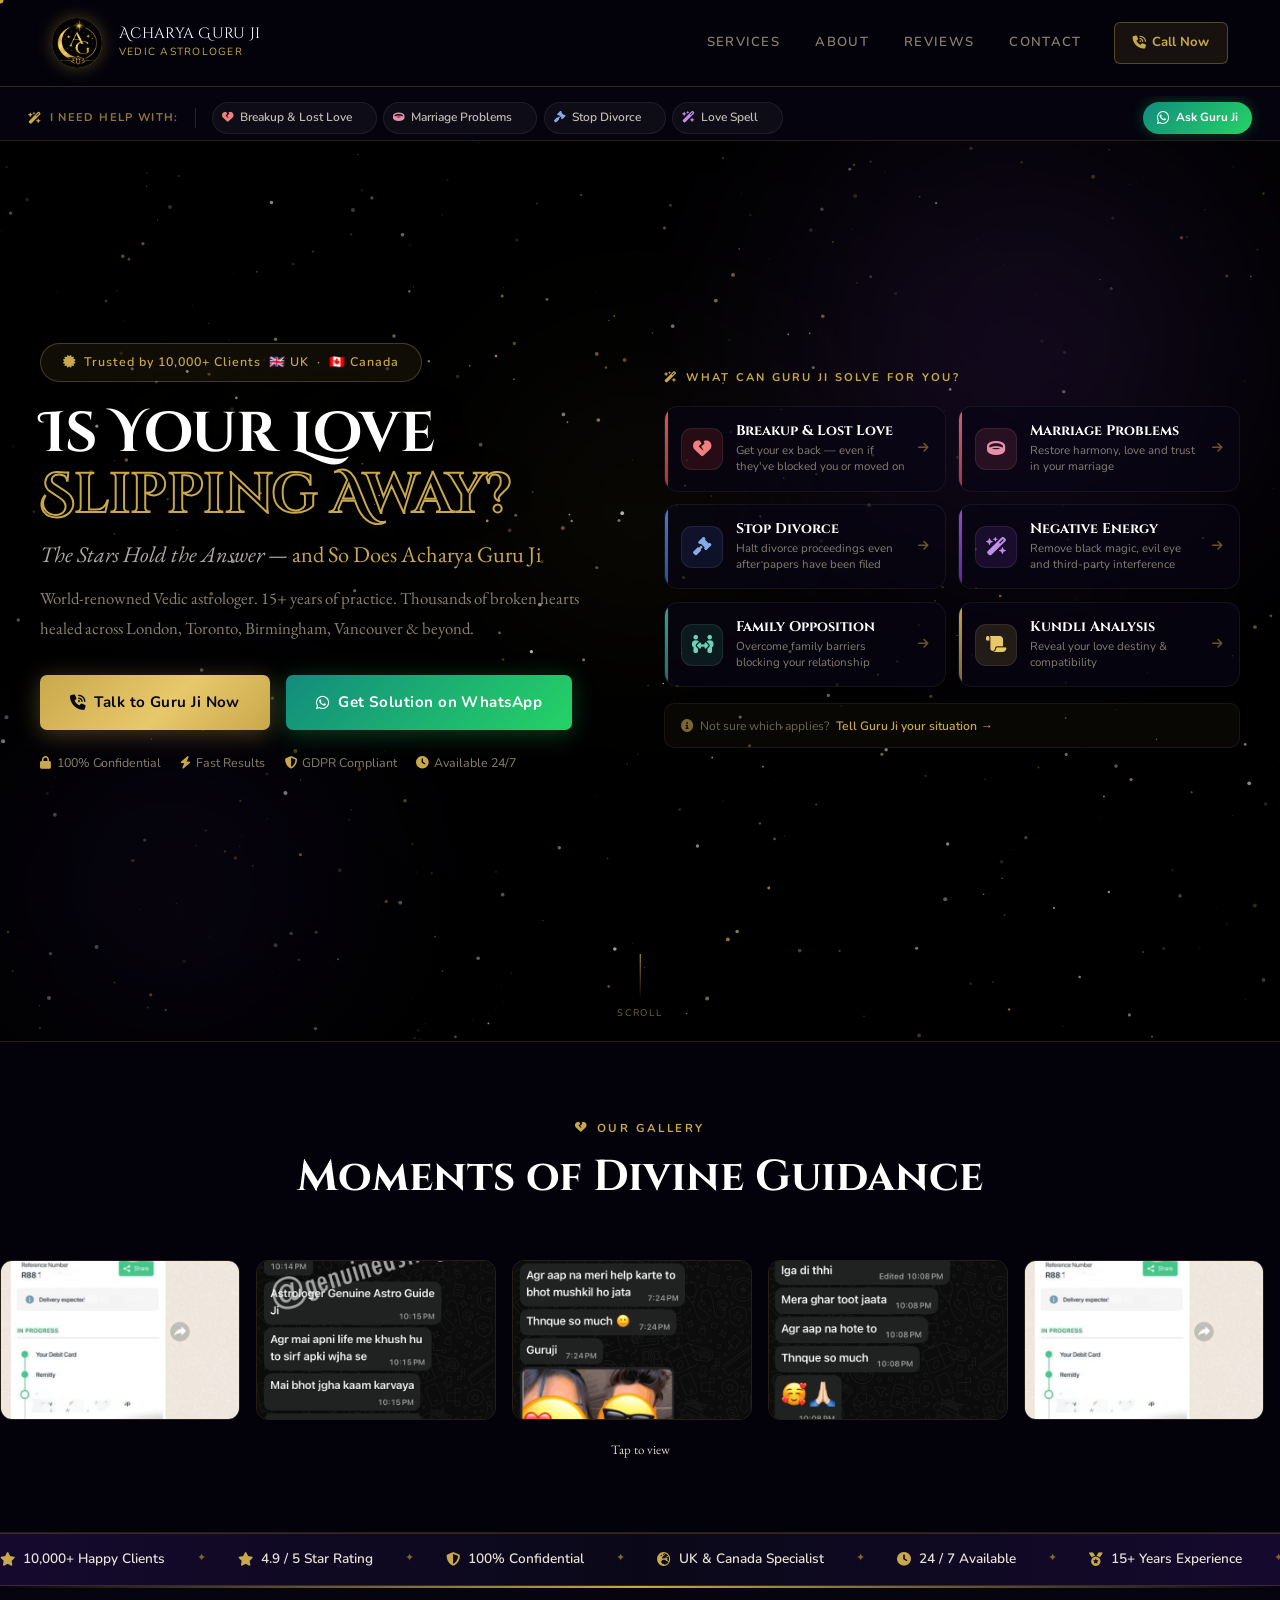
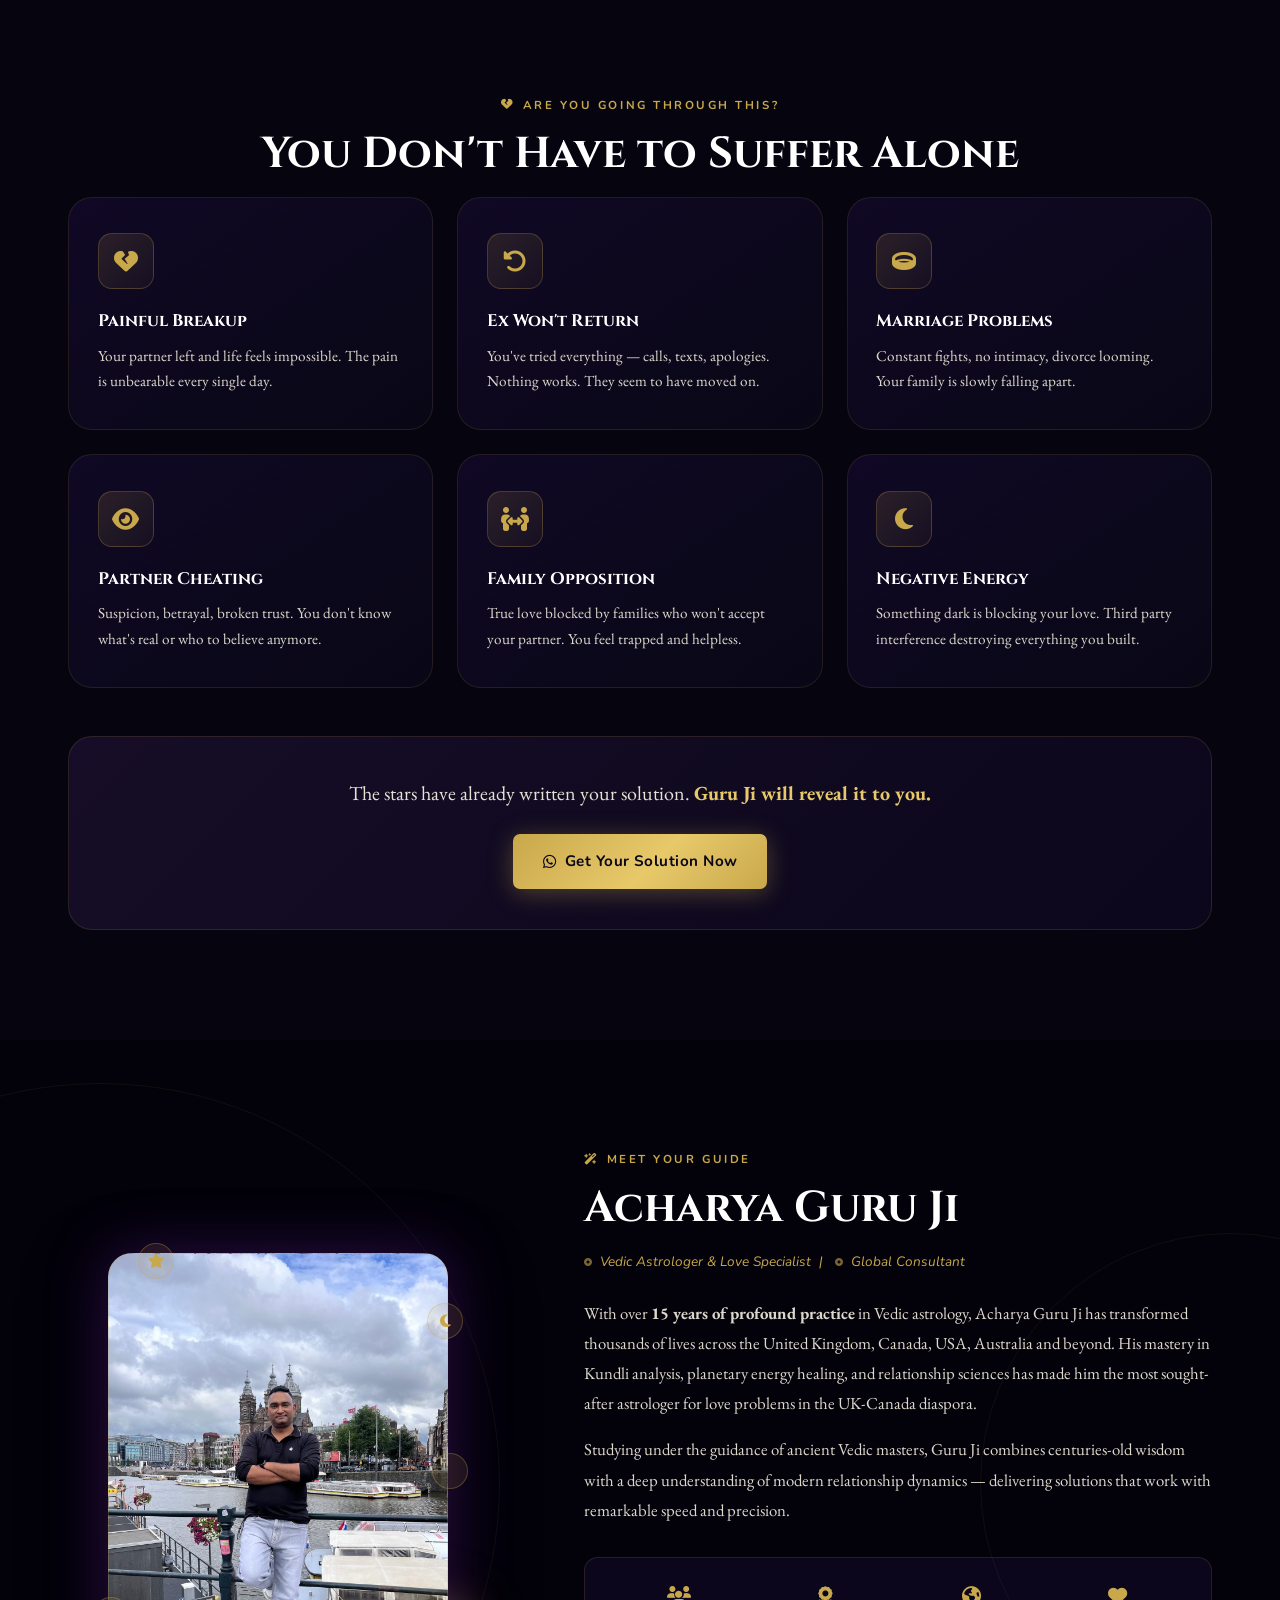
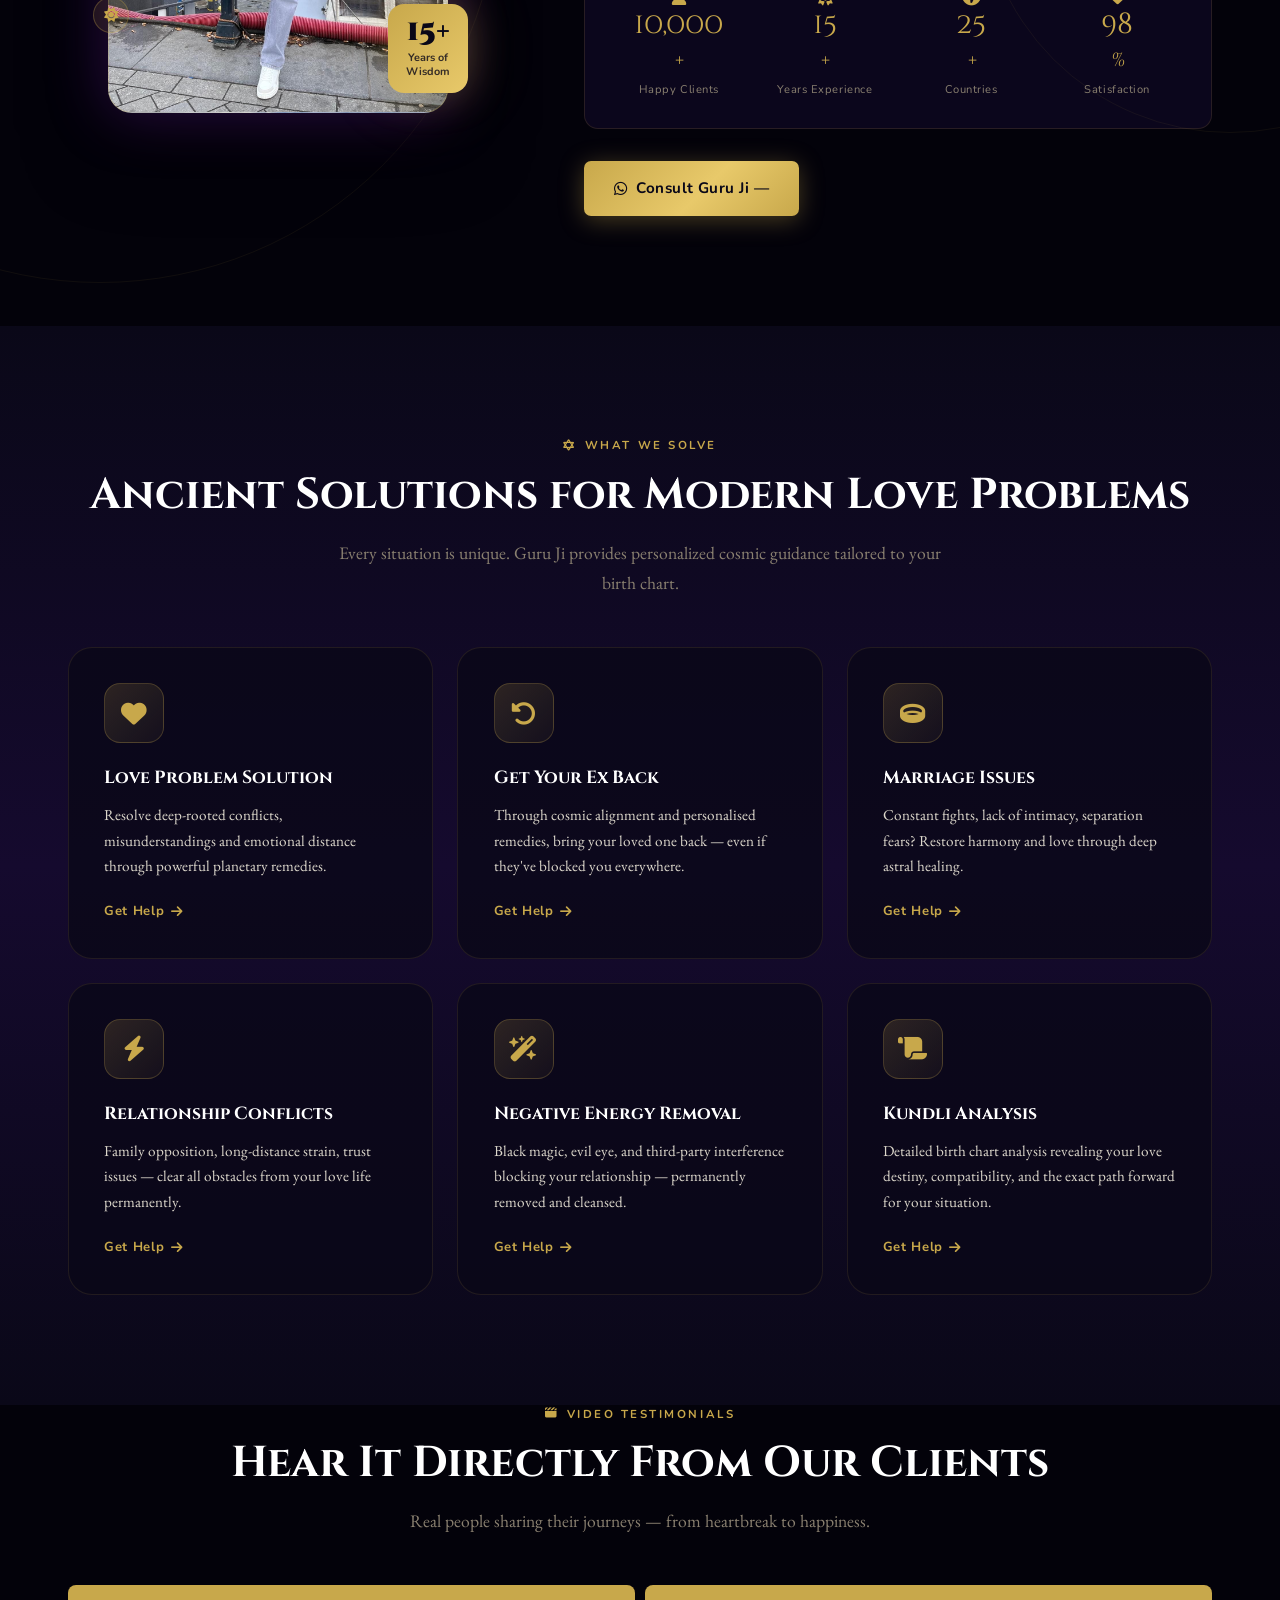
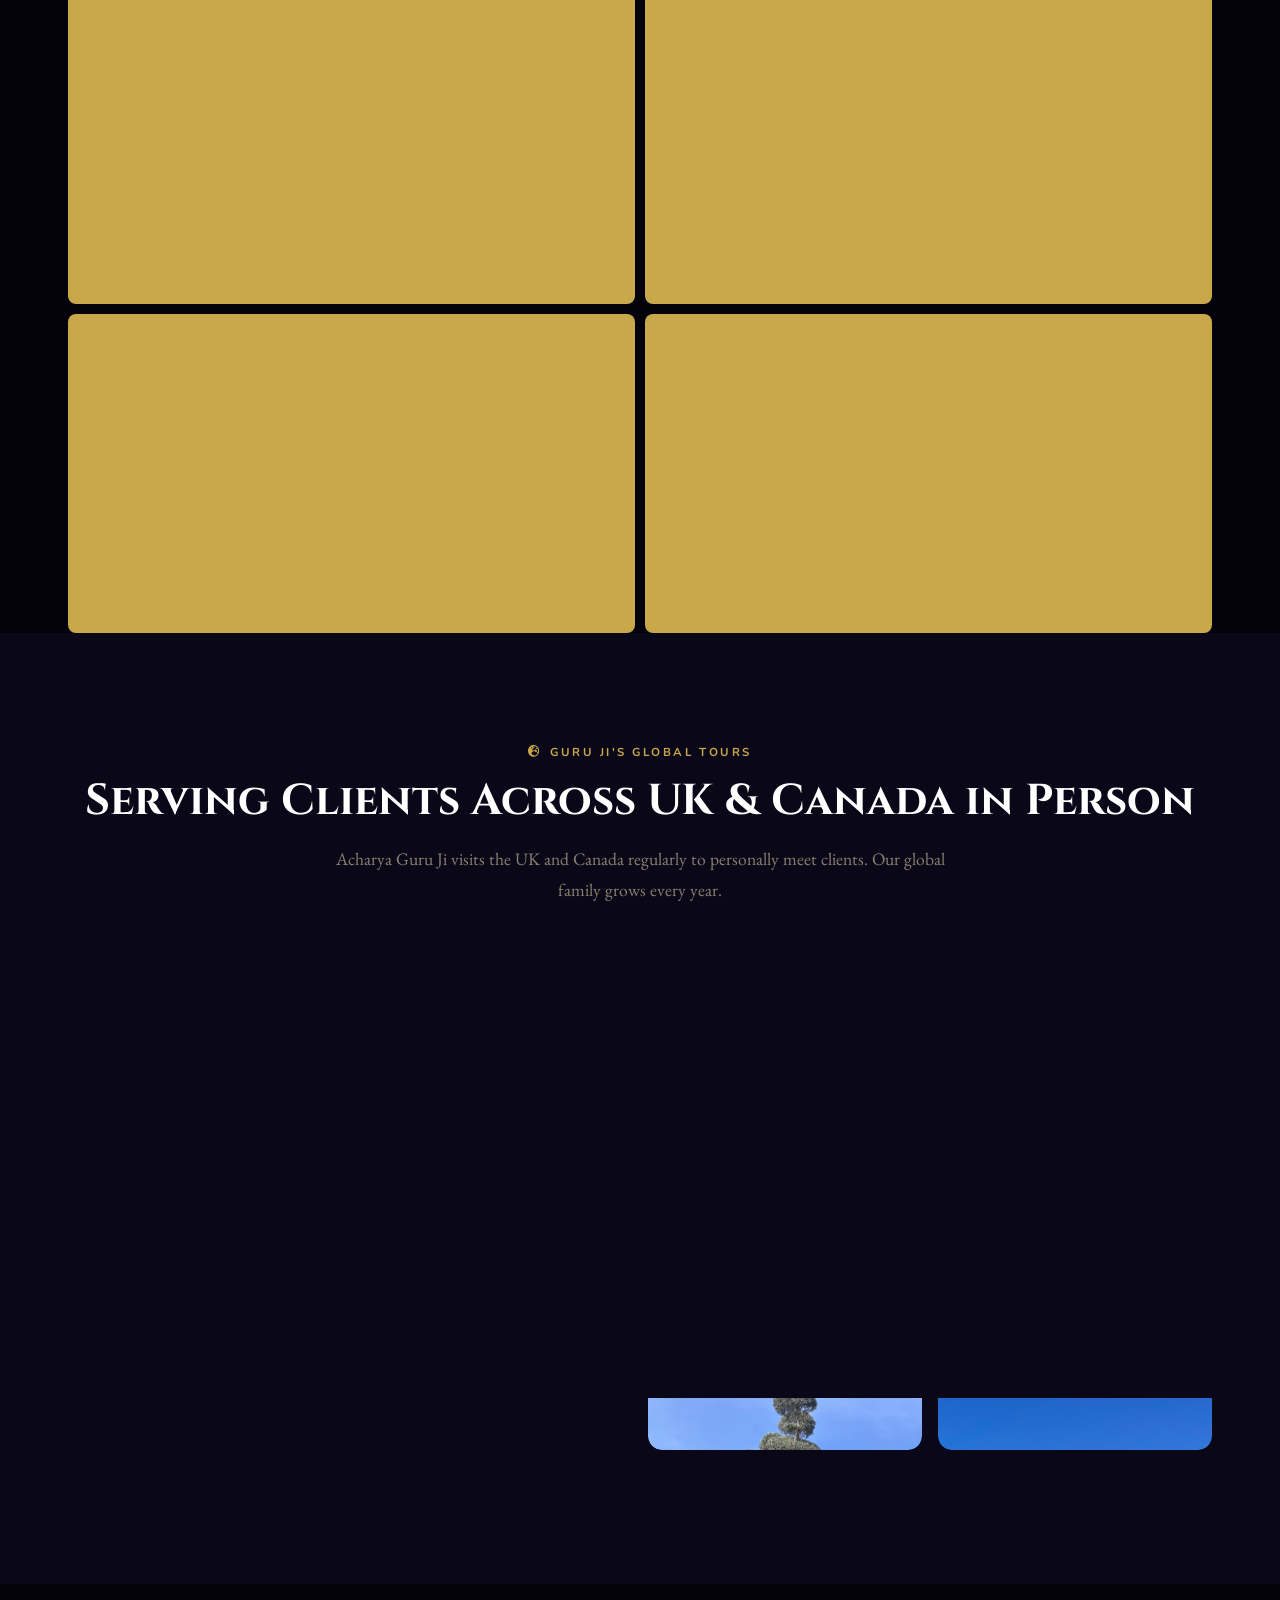
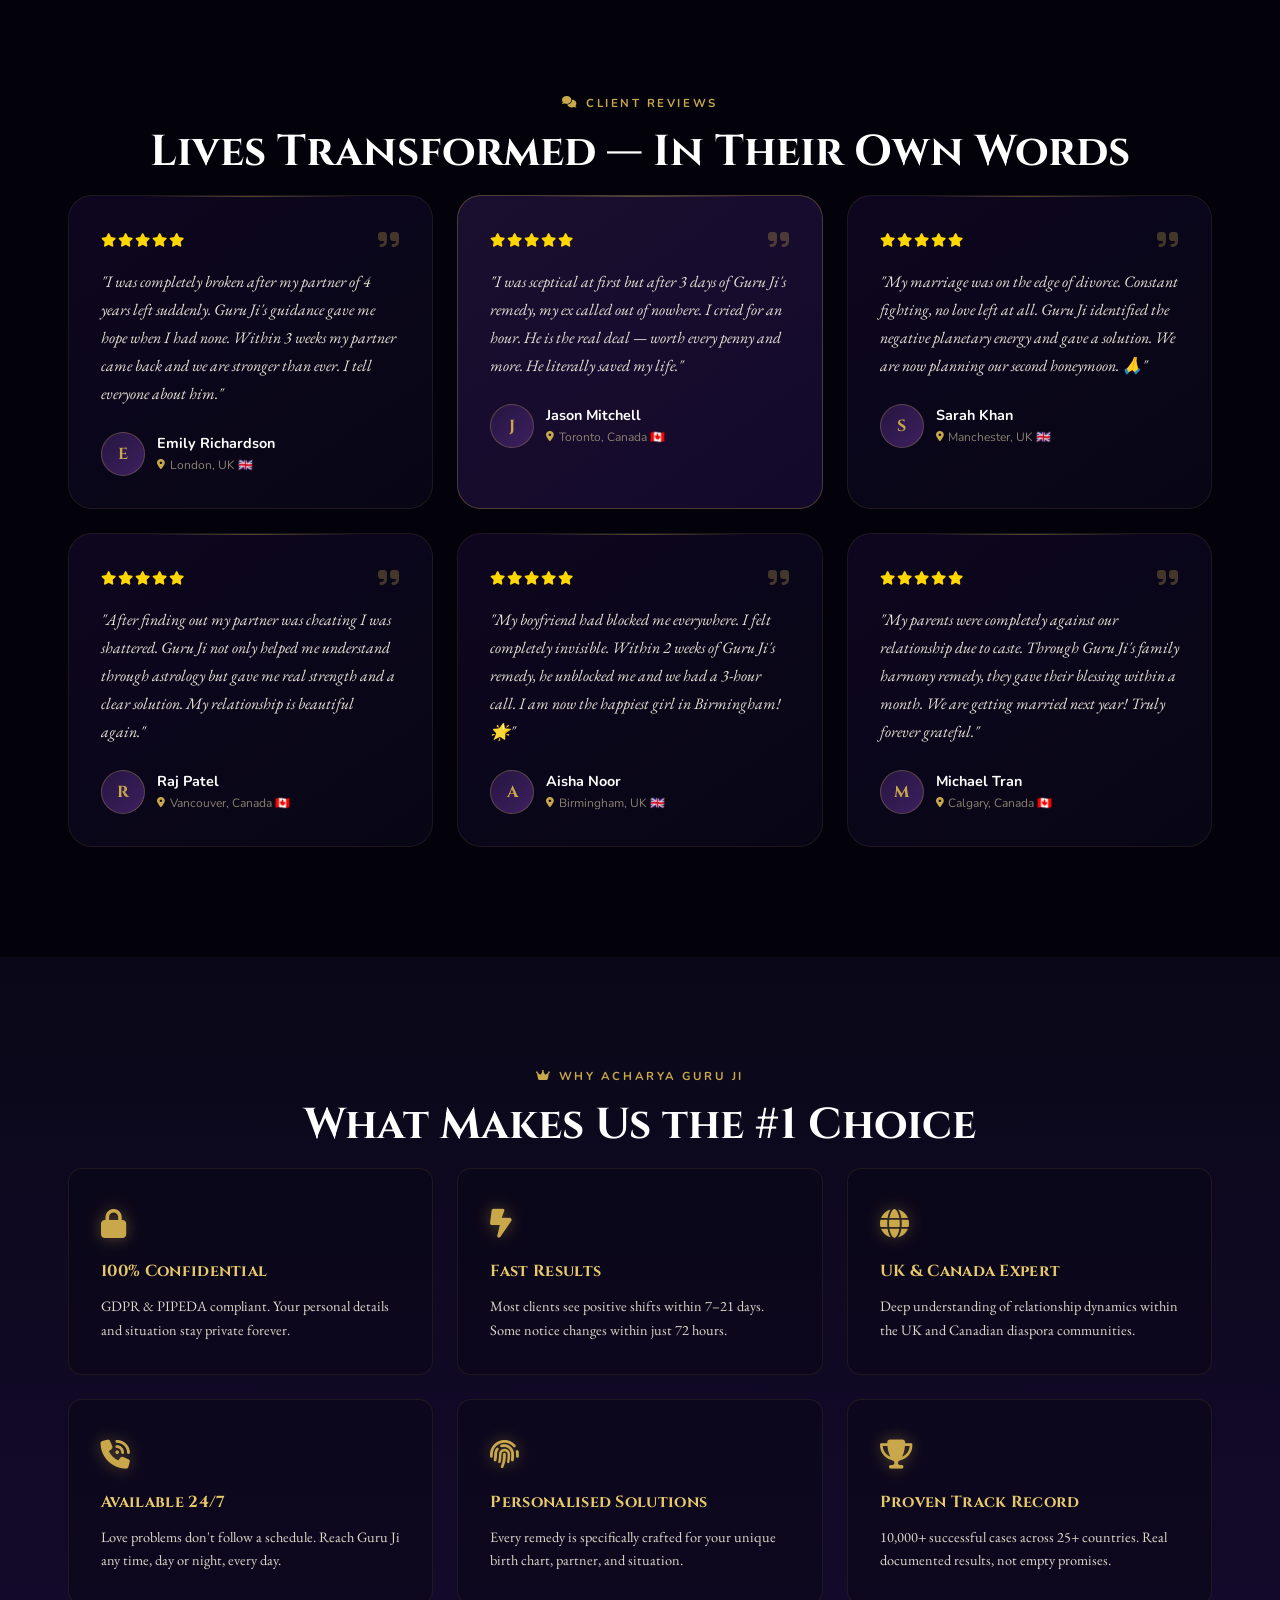
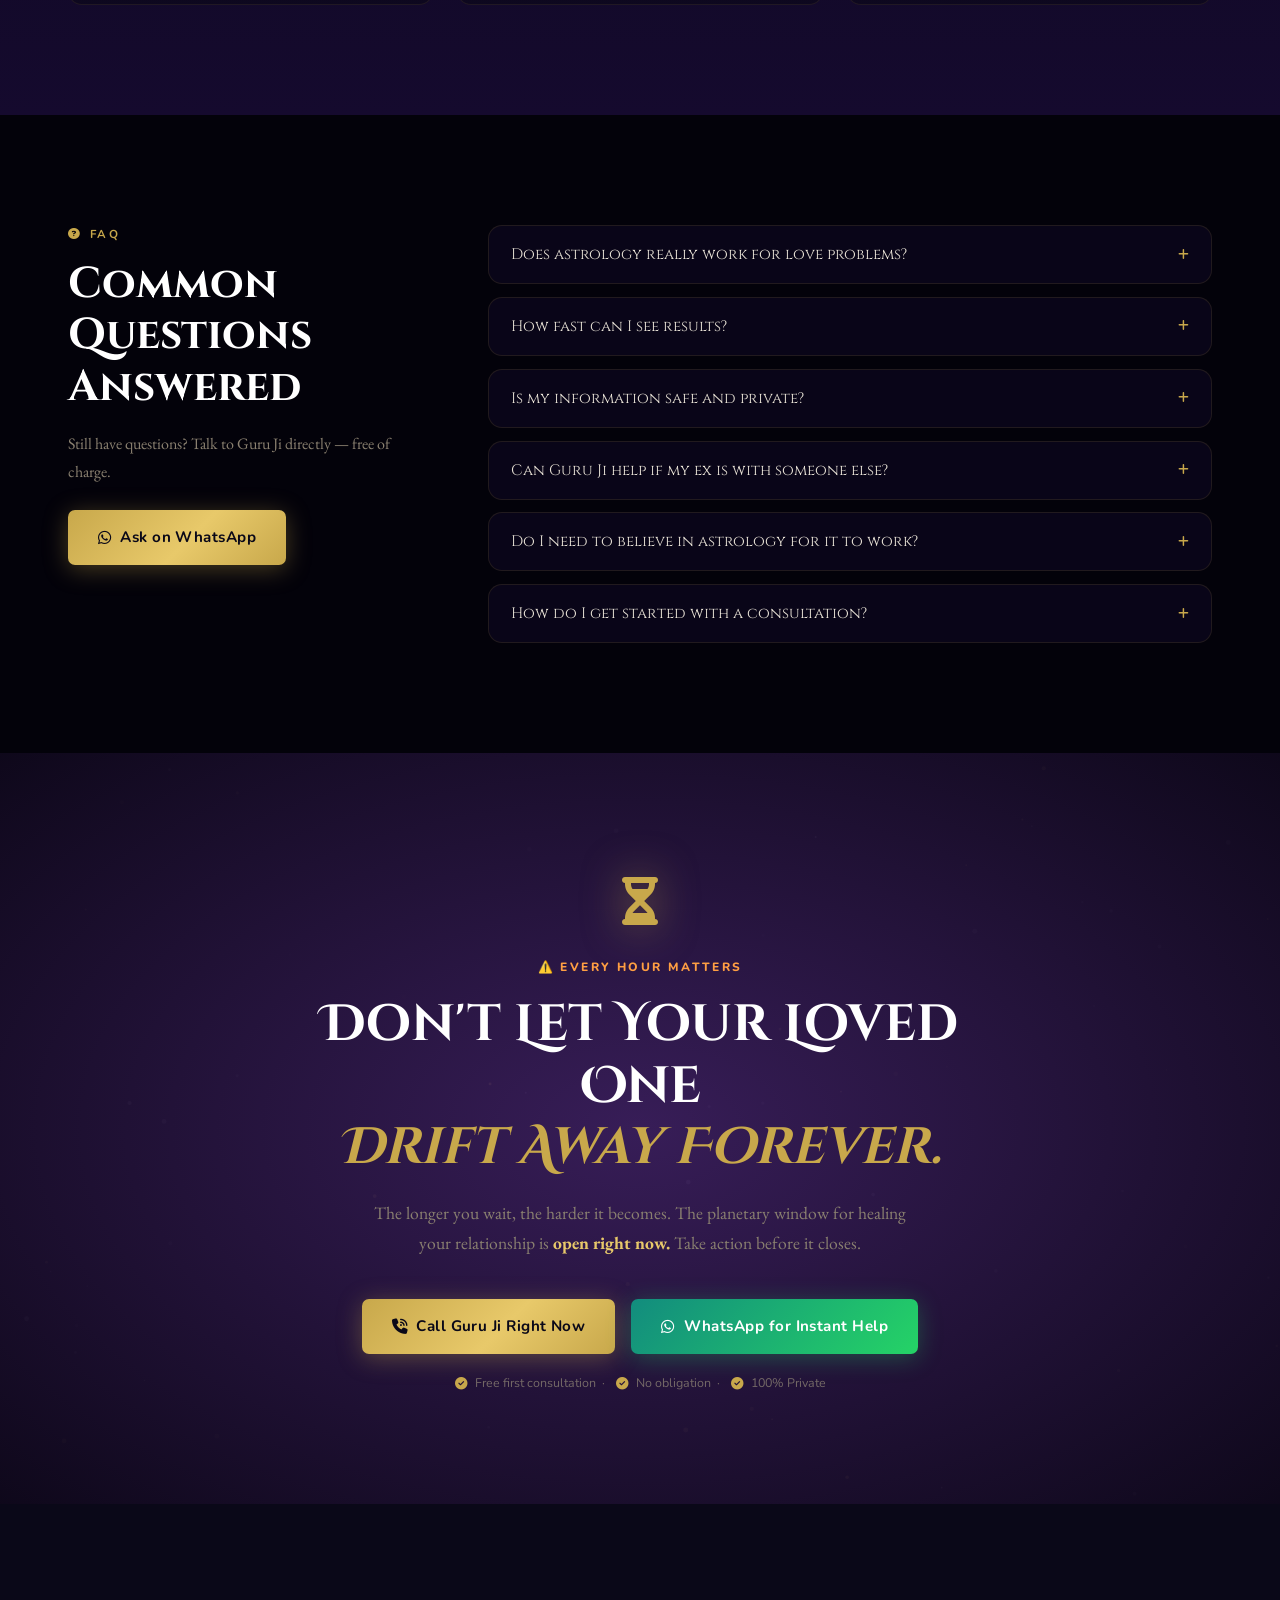
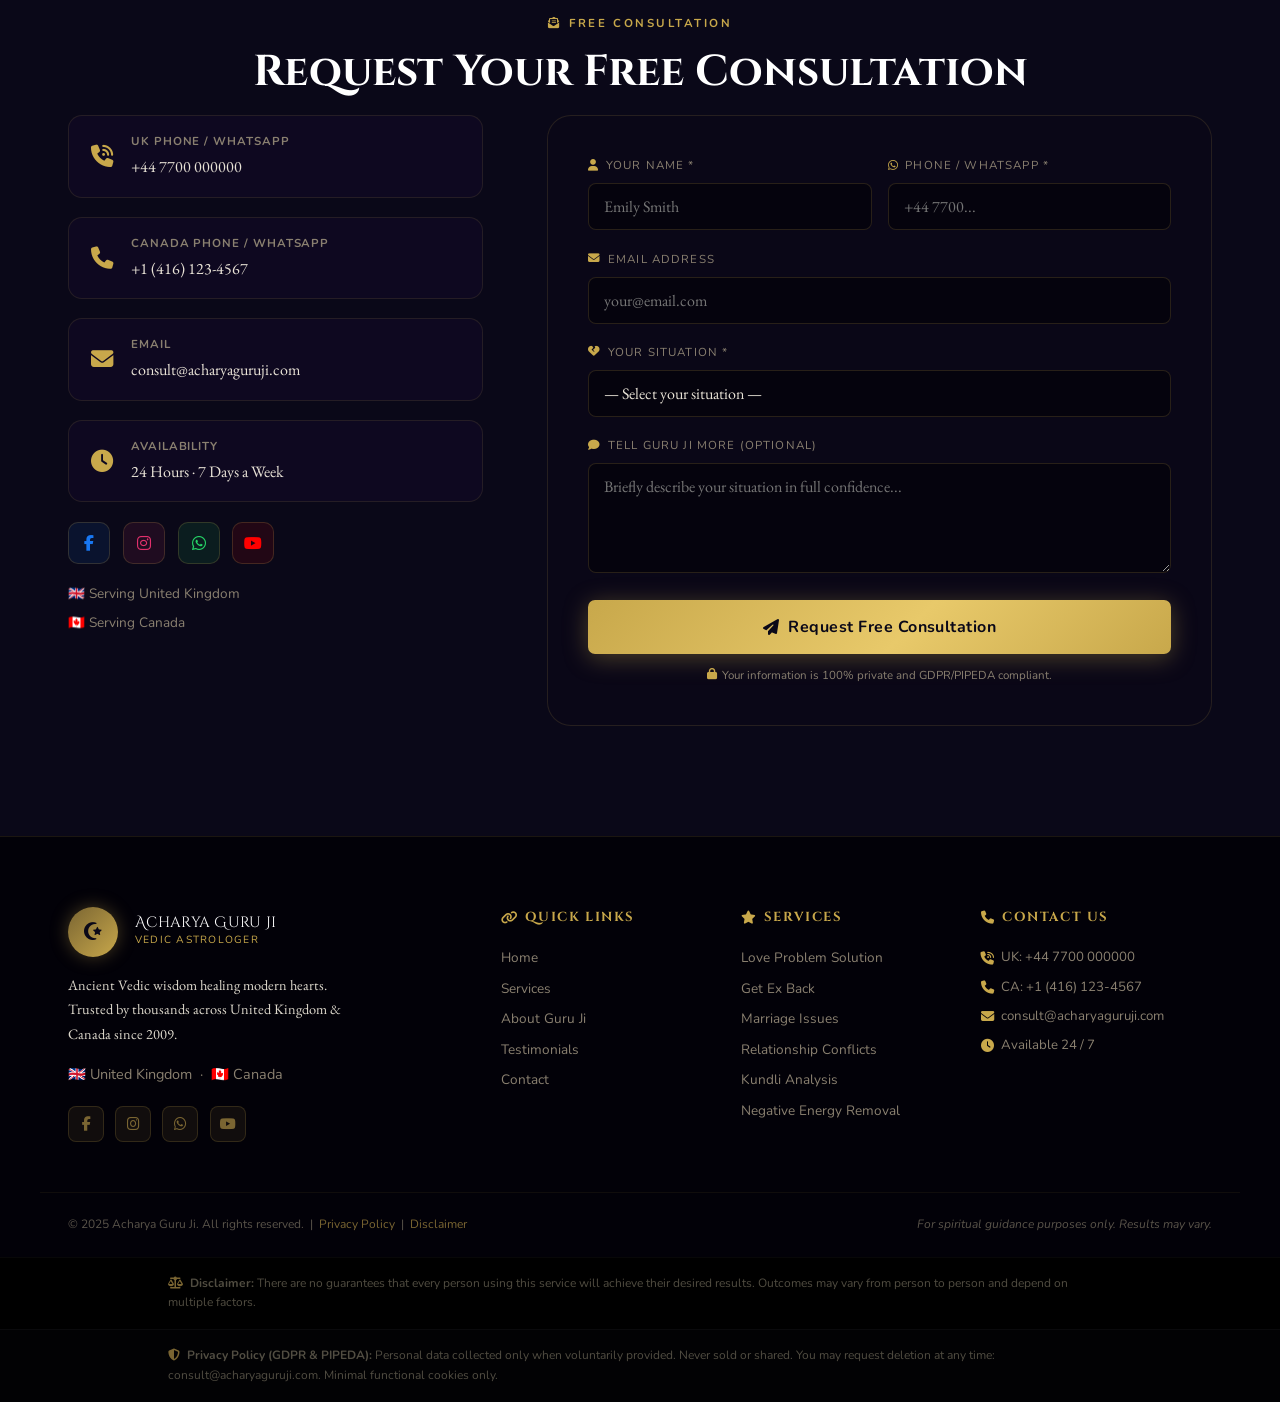
==== commit 3caa7512: "some changes" ====
--- a/index.html
+++ b/index.html
@@ -32,13 +32,14 @@
   <header class="site-header" id="siteHeader">
     <div class="header-inner">
       <div class="logo">
-        <img src="./assets/ChatGPT Image May 7, 2026, 07_11_49 PM.png" alt="Acharya Guru Ji Logo" srcset="">
-
-        <div class="logo-emblem hidden">
+        <img class="hidden" src="./assets/ChatGPT Image May 7, 2026, 07_11_49 PM.png" alt="Acharya Guru Ji Logo"
+          srcset="">
+
+        <div class="logo-emblem">
           <!-- <i class="fa-solid fa-star-and-crescent"></i> -->
           <img src="./assets/ChatGPT Image May 7, 2026, 07_11_49 PM_CPY.png" alt="" srcset="">
         </div>
-        <div class="logo-text hidden">
+        <div class="logo-text">
           <span class="logo-main">Acharya Guru Ji</span>
           <span class="logo-sub">Vedic Astrologer</span>
         </div>
@@ -442,38 +443,49 @@
     <div class="container">
       <p class="eyebrow center"><i class="fa-solid fa-heart-crack"></i> ARE YOU GOING THROUGH THIS?</p>
       <h2 class="sec-title center">You Don't Have to Suffer Alone</h2>
-      <div class="pain-grid">
-        <div class="pain-card">
+
+        <div class="carousel-wrapper">
+        <div class="carousel">
+      <div class="pain-grid carousel-track">
+        <div class="pain-card carousel-item">
           <div class="pain-icon-wrap"><i class="fa-solid fa-heart-broken"></i></div>
           <h4>Painful Breakup</h4>
           <p>Your partner left and life feels impossible. The pain is unbearable every single day.</p>
         </div>
-        <div class="pain-card">
+        <div class="pain-card carousel-item">
           <div class="pain-icon-wrap"><i class="fa-solid fa-rotate-left"></i></div>
           <h4>Ex Won't Return</h4>
           <p>You've tried everything — calls, texts, apologies. Nothing works. They seem to have moved on.</p>
         </div>
-        <div class="pain-card">
+        <div class="pain-card carousel-item">
           <div class="pain-icon-wrap"><i class="fa-solid fa-ring"></i></div>
           <h4>Marriage Problems</h4>
           <p>Constant fights, no intimacy, divorce looming. Your family is slowly falling apart.</p>
         </div>
-        <div class="pain-card">
+        <div class="pain-card carousel-item">
           <div class="pain-icon-wrap"><i class="fa-solid fa-eye"></i></div>
           <h4>Partner Cheating</h4>
           <p>Suspicion, betrayal, broken trust. You don't know what's real or who to believe anymore.</p>
         </div>
-        <div class="pain-card">
+        <div class="pain-card carousel-item">
           <div class="pain-icon-wrap"><i class="fa-solid fa-people-arrows"></i></div>
           <h4>Family Opposition</h4>
           <p>True love blocked by families who won't accept your partner. You feel trapped and helpless.</p>
         </div>
-        <div class="pain-card">
+        <div class="pain-card carousel-item">
           <div class="pain-icon-wrap"><i class="fa-solid fa-moon"></i></div>
           <h4>Negative Energy</h4>
           <p>Something dark is blocking your love. Third party interference destroying everything you built.</p>
         </div>
       </div>
+</div>
+       <div class="carousel-nav left"><i class="fa-solid fa-chevron-left"></i></div>
+        <div class="carousel-nav right"><i class="fa-solid fa-chevron-right"></i></div>
+
+
+        <div class="dots"></div>
+      </div>
+
       <div class="pain-bottom-cta">
         <p>The stars have already written your solution. <strong>Guru Ji will reveal it to you.</strong></p>
         <a href="https://wa.me/447700000000" target="_blank" class="btn-gold">
@@ -567,56 +579,72 @@
       <h2 class="sec-title center">Ancient Solutions for Modern Love Problems</h2>
       <p class="sec-sub center">Every situation is unique. Guru Ji provides personalized cosmic guidance tailored to
         your birth chart.</p>
-      <div class="svc-grid">
-        <div class="svc-card">
-          <div class="svc-icon"><i class="fa-solid fa-heart"></i></div>
-          <h3>Love Problem Solution</h3>
-          <p>Resolve deep-rooted conflicts, misunderstandings and emotional distance through powerful planetary
-            remedies.</p>
-          <a href="https://wa.me/447700000000" target="_blank" class="svc-link">Get Help <i
-              class="fa-solid fa-arrow-right"></i></a>
-        </div>
-        <div class="svc-card">
-          <!-- <div class="svc-hot-badge">🔥 Most Popular</div> -->
-          <div class="svc-icon"><i class="fa-solid fa-rotate-left"></i></div>
-          <h3>Get Your Ex Back</h3>
-          <p>Through cosmic alignment and personalised remedies, bring your loved one back — even if they've blocked you
-            everywhere.</p>
-          <a href="https://wa.me/447700000000" target="_blank" class="svc-link">Get Help <i
-              class="fa-solid fa-arrow-right"></i></a>
-        </div>
-        <div class="svc-card">
-          <div class="svc-icon"><i class="fa-solid fa-ring"></i></div>
-          <h3>Marriage Issues</h3>
-          <p>Constant fights, lack of intimacy, separation fears? Restore harmony and love through deep astral healing.
-          </p>
-          <a href="https://wa.me/447700000000" target="_blank" class="svc-link">Get Help <i
-              class="fa-solid fa-arrow-right"></i></a>
-        </div>
-        <div class="svc-card">
-          <div class="svc-icon"><i class="fa-solid fa-bolt"></i></div>
-          <h3>Relationship Conflicts</h3>
-          <p>Family opposition, long-distance strain, trust issues — clear all obstacles from your love life
-            permanently.</p>
-          <a href="https://wa.me/447700000000" target="_blank" class="svc-link">Get Help <i
-              class="fa-solid fa-arrow-right"></i></a>
-        </div>
-        <div class="svc-card">
-          <div class="svc-icon"><i class="fa-solid fa-wand-magic-sparkles"></i></div>
-          <h3>Negative Energy Removal</h3>
-          <p>Black magic, evil eye, and third-party interference blocking your relationship — permanently removed and
-            cleansed.</p>
-          <a href="https://wa.me/447700000000" target="_blank" class="svc-link">Get Help <i
-              class="fa-solid fa-arrow-right"></i></a>
-        </div>
-        <div class="svc-card">
-          <div class="svc-icon"><i class="fa-solid fa-scroll"></i></div>
-          <h3>Kundli Analysis</h3>
-          <p>Detailed birth chart analysis revealing your love destiny, compatibility, and the exact path forward for
-            your situation.</p>
-          <a href="https://wa.me/447700000000" target="_blank" class="svc-link">Get Help <i
-              class="fa-solid fa-arrow-right"></i></a>
-        </div>
+
+      <div class="carousel-wrapper">
+        <div class="carousel">
+          <div class="carousel-track svc-grid">
+            <div class="svc-card carousel-item">
+              <div class="svc-icon"><i class="fa-solid fa-heart"></i></div>
+              <h3>Love Problem Solution</h3>
+              <p>Resolve deep-rooted conflicts, misunderstandings and emotional distance through powerful planetary
+                remedies.</p>
+              <a href="https://wa.me/447700000000" target="_blank" class="svc-link">Get Help <i
+                  class="fa-solid fa-arrow-right"></i></a>
+            </div>
+            <div class="svc-card carousel-item">
+              <!-- <div class="svc-hot-badge">🔥 Most Popular</div> -->
+              <div class="svc-icon"><i class="fa-solid fa-rotate-left"></i></div>
+              <h3>Get Your Ex Back</h3>
+              <p>Through cosmic alignment and personalised remedies, bring your loved one back — even if they've blocked
+                you
+                everywhere.</p>
+              <a href="https://wa.me/447700000000" target="_blank" class="svc-link">Get Help <i
+                  class="fa-solid fa-arrow-right"></i></a>
+            </div>
+            <div class="svc-card carousel-item">
+              <div class="svc-icon"><i class="fa-solid fa-ring"></i></div>
+              <h3>Marriage Issues</h3>
+              <p>Constant fights, lack of intimacy, separation fears? Restore harmony and love through deep astral
+                healing.
+              </p>
+              <a href="https://wa.me/447700000000" target="_blank" class="svc-link">Get Help <i
+                  class="fa-solid fa-arrow-right"></i></a>
+            </div>
+            <div class="svc-card carousel-item">
+              <div class="svc-icon"><i class="fa-solid fa-bolt"></i></div>
+              <h3>Relationship Conflicts</h3>
+              <p>Family opposition, long-distance strain, trust issues — clear all obstacles from your love life
+                permanently.</p>
+              <a href="https://wa.me/447700000000" target="_blank" class="svc-link">Get Help <i
+                  class="fa-solid fa-arrow-right"></i></a>
+            </div>
+            <div class="svc-card carousel-item">
+              <div class="svc-icon"><i class="fa-solid fa-wand-magic-sparkles"></i></div>
+              <h3>Negative Energy Removal</h3>
+              <p>Black magic, evil eye, and third-party interference blocking your relationship — permanently removed
+                and
+                cleansed.</p>
+              <a href="https://wa.me/447700000000" target="_blank" class="svc-link">Get Help <i
+                  class="fa-solid fa-arrow-right"></i></a>
+            </div>
+            <div class="svc-card carousel-item">
+              <div class="svc-icon"><i class="fa-solid fa-scroll"></i></div>
+              <h3>Kundli Analysis</h3>
+              <p>Detailed birth chart analysis revealing your love destiny, compatibility, and the exact path forward
+                for
+                your situation.</p>
+              <a href="https://wa.me/447700000000" target="_blank" class="svc-link">Get Help <i
+                  class="fa-solid fa-arrow-right"></i></a>
+            </div>
+          </div>
+
+        </div>
+
+        <div class="carousel-nav left"><i class="fa-solid fa-chevron-left"></i></div>
+        <div class="carousel-nav right"><i class="fa-solid fa-chevron-right"></i></div>
+
+
+        <div class="dots"></div>
       </div>
     </div>
   </section>
@@ -1054,15 +1082,13 @@
     </div>
   </section>
 
-  
+
   <!-- ===== VIDEO GALLERY ===== -->
   <section id="videoGallery">
     <div class="container">
-      <div class="center reveal">
-        <span class="section-tag">Client Stories</span>
-        <h2 class="section-title">Video Gallery</h2>
-        <div class="gold-divider"></div>
-      </div>
+     <p class="eyebrow center"><i class="fa-solid fa-clapperboard"></i> VIDEO TESTIMONIALS</p>
+      <h2 class="sec-title center">Hear It Directly From Our Clients</h2>
+      <p class="sec-sub center">Real people sharing their journeys — from heartbreak to happiness.</p>
 
       <div class="videoContainer">
         <div>
@@ -1184,100 +1210,123 @@
      TEXT TESTIMONIALS
 ══════════════════════════════════════ -->
   <section class="testi-section reveal">
-    <div class="container">
+    <div class="container relative">
       <p class="eyebrow center"><i class="fa-solid fa-comments"></i> CLIENT REVIEWS</p>
       <h2 class="sec-title center">Lives Transformed — In Their Own Words</h2>
 
-      <div class="mb-testi-ctnr">
-        
-      <div class="testi-grid">
-        <div class="testi-card">
-          <div class="testi-top">
-            <div class="testi-stars"><i class="fa-solid fa-star"></i><i class="fa-solid fa-star"></i><i
-                class="fa-solid fa-star"></i><i class="fa-solid fa-star"></i><i class="fa-solid fa-star"></i></div>
-            <i class="fa-solid fa-quote-right testi-ico"></i>
-          </div>
-          <p>"I was completely broken after my partner of 4 years left suddenly. Guru Ji's guidance gave me hope when I
-            had none. Within 3 weeks my partner came back and we are stronger than ever. I tell everyone about him."</p>
-          <div class="testi-author">
-            <div class="testi-av">E</div>
-            <div><strong>Emily Richardson</strong><span><i class="fa-solid fa-location-dot"></i> London, UK 🇬🇧</span>
-            </div>
-          </div>
-        </div>
-        <div class="testi-card testi-featured">
-          <div class="testi-top">
-            <div class="testi-stars"><i class="fa-solid fa-star"></i><i class="fa-solid fa-star"></i><i
-                class="fa-solid fa-star"></i><i class="fa-solid fa-star"></i><i class="fa-solid fa-star"></i></div>
-            <i class="fa-solid fa-quote-right testi-ico"></i>
-          </div>
-          <p>"I was sceptical at first but after 3 days of Guru Ji's remedy, my ex called out of nowhere. I cried for an
-            hour. He is the real deal — worth every penny and more. He literally saved my life."</p>
-          <div class="testi-author">
-            <div class="testi-av">J</div>
-            <div><strong>Jason Mitchell</strong><span><i class="fa-solid fa-location-dot"></i> Toronto, Canada
-                🇨🇦</span></div>
-          </div>
-        </div>
-        <div class="testi-card">
-          <div class="testi-top">
-            <div class="testi-stars"><i class="fa-solid fa-star"></i><i class="fa-solid fa-star"></i><i
-                class="fa-solid fa-star"></i><i class="fa-solid fa-star"></i><i class="fa-solid fa-star"></i></div>
-            <i class="fa-solid fa-quote-right testi-ico"></i>
-          </div>
-          <p>"My marriage was on the edge of divorce. Constant fighting, no love left at all. Guru Ji identified the
-            negative planetary energy and gave a solution. We are now planning our second honeymoon. 🙏"</p>
-          <div class="testi-author">
-            <div class="testi-av">S</div>
-            <div><strong>Sarah Khan</strong><span><i class="fa-solid fa-location-dot"></i> Manchester, UK 🇬🇧</span>
-            </div>
-          </div>
-        </div>
-        <div class="testi-card">
-          <div class="testi-top">
-            <div class="testi-stars"><i class="fa-solid fa-star"></i><i class="fa-solid fa-star"></i><i
-                class="fa-solid fa-star"></i><i class="fa-solid fa-star"></i><i class="fa-solid fa-star"></i></div>
-            <i class="fa-solid fa-quote-right testi-ico"></i>
-          </div>
-          <p>"After finding out my partner was cheating I was shattered. Guru Ji not only helped me understand through
-            astrology but gave me real strength and a clear solution. My relationship is beautiful again."</p>
-          <div class="testi-author">
-            <div class="testi-av">R</div>
-            <div><strong>Raj Patel</strong><span><i class="fa-solid fa-location-dot"></i> Vancouver, Canada 🇨🇦</span>
-            </div>
-          </div>
-        </div>
-        <div class="testi-card">
-          <div class="testi-top">
-            <div class="testi-stars"><i class="fa-solid fa-star"></i><i class="fa-solid fa-star"></i><i
-                class="fa-solid fa-star"></i><i class="fa-solid fa-star"></i><i class="fa-solid fa-star"></i></div>
-            <i class="fa-solid fa-quote-right testi-ico"></i>
-          </div>
-          <p>"My boyfriend had blocked me everywhere. I felt completely invisible. Within 2 weeks of Guru Ji's remedy,
-            he unblocked me and we had a 3-hour call. I am now the happiest girl in Birmingham! 🌟"</p>
-          <div class="testi-author">
-            <div class="testi-av">A</div>
-            <div><strong>Aisha Noor</strong><span><i class="fa-solid fa-location-dot"></i> Birmingham, UK 🇬🇧</span>
-            </div>
-          </div>
-        </div>
-        <div class="testi-card">
-          <div class="testi-top">
-            <div class="testi-stars"><i class="fa-solid fa-star"></i><i class="fa-solid fa-star"></i><i
-                class="fa-solid fa-star"></i><i class="fa-solid fa-star"></i><i class="fa-solid fa-star"></i></div>
-            <i class="fa-solid fa-quote-right testi-ico"></i>
-          </div>
-          <p>"My parents were completely against our relationship due to caste. Through Guru Ji's family harmony remedy,
-            they gave their blessing within a month. We are getting married next year! Truly forever grateful."</p>
-          <div class="testi-author">
-            <div class="testi-av">M</div>
-            <div><strong>Michael Tran</strong><span><i class="fa-solid fa-location-dot"></i> Calgary, Canada 🇨🇦</span>
-            </div>
-          </div>
-        </div>
-      </div>
-
-      </div>
+      <div class="carousel-wrapper">
+        <div class="carousel">
+
+          <div class="testi-grid carousel-track">
+            <div class="testi-card carousel-item">
+              <div class="testi-top">
+                <div class="testi-stars"><i class="fa-solid fa-star"></i><i class="fa-solid fa-star"></i><i
+                    class="fa-solid fa-star"></i><i class="fa-solid fa-star"></i><i class="fa-solid fa-star"></i></div>
+                <i class="fa-solid fa-quote-right testi-ico"></i>
+              </div>
+              <p>"I was completely broken after my partner of 4 years left suddenly. Guru Ji's guidance gave me hope
+                when
+                I
+                had none. Within 3 weeks my partner came back and we are stronger than ever. I tell everyone about him."
+              </p>
+              <div class="testi-author">
+                <div class="testi-av">E</div>
+                <div><strong>Emily Richardson</strong><span><i class="fa-solid fa-location-dot"></i> London, UK
+                    🇬🇧</span>
+                </div>
+              </div>
+            </div>
+            <div class="testi-card carousel-item testi-featured">
+              <div class="testi-top">
+                <div class="testi-stars"><i class="fa-solid fa-star"></i><i class="fa-solid fa-star"></i><i
+                    class="fa-solid fa-star"></i><i class="fa-solid fa-star"></i><i class="fa-solid fa-star"></i></div>
+                <i class="fa-solid fa-quote-right testi-ico"></i>
+              </div>
+              <p>"I was sceptical at first but after 3 days of Guru Ji's remedy, my ex called out of nowhere. I cried
+                for
+                an
+                hour. He is the real deal — worth every penny and more. He literally saved my life."</p>
+              <div class="testi-author">
+                <div class="testi-av">J</div>
+                <div><strong>Jason Mitchell</strong><span><i class="fa-solid fa-location-dot"></i> Toronto, Canada
+                    🇨🇦</span></div>
+              </div>
+            </div>
+            <div class="testi-card carousel-item">
+              <div class="testi-top">
+                <div class="testi-stars"><i class="fa-solid fa-star"></i><i class="fa-solid fa-star"></i><i
+                    class="fa-solid fa-star"></i><i class="fa-solid fa-star"></i><i class="fa-solid fa-star"></i></div>
+                <i class="fa-solid fa-quote-right testi-ico"></i>
+              </div>
+              <p>"My marriage was on the edge of divorce. Constant fighting, no love left at all. Guru Ji identified the
+                negative planetary energy and gave a solution. We are now planning our second honeymoon. 🙏"</p>
+              <div class="testi-author">
+                <div class="testi-av">S</div>
+                <div><strong>Sarah Khan</strong><span><i class="fa-solid fa-location-dot"></i> Manchester, UK
+                    🇬🇧</span>
+                </div>
+              </div>
+            </div>
+            <div class="testi-card carousel-item">
+              <div class="testi-top">
+                <div class="testi-stars"><i class="fa-solid fa-star"></i><i class="fa-solid fa-star"></i><i
+                    class="fa-solid fa-star"></i><i class="fa-solid fa-star"></i><i class="fa-solid fa-star"></i></div>
+                <i class="fa-solid fa-quote-right testi-ico"></i>
+              </div>
+              <p>"After finding out my partner was cheating I was shattered. Guru Ji not only helped me understand
+                through
+                astrology but gave me real strength and a clear solution. My relationship is beautiful again."</p>
+              <div class="testi-author">
+                <div class="testi-av">R</div>
+                <div><strong>Raj Patel</strong><span><i class="fa-solid fa-location-dot"></i> Vancouver, Canada
+                    🇨🇦</span>
+                </div>
+              </div>
+            </div>
+            <div class="testi-card carousel-item">
+              <div class="testi-top">
+                <div class="testi-stars"><i class="fa-solid fa-star"></i><i class="fa-solid fa-star"></i><i
+                    class="fa-solid fa-star"></i><i class="fa-solid fa-star"></i><i class="fa-solid fa-star"></i></div>
+                <i class="fa-solid fa-quote-right testi-ico"></i>
+              </div>
+              <p>"My boyfriend had blocked me everywhere. I felt completely invisible. Within 2 weeks of Guru Ji's
+                remedy,
+                he unblocked me and we had a 3-hour call. I am now the happiest girl in Birmingham! 🌟"</p>
+              <div class="testi-author">
+                <div class="testi-av">A</div>
+                <div><strong>Aisha Noor</strong><span><i class="fa-solid fa-location-dot"></i> Birmingham, UK
+                    🇬🇧</span>
+                </div>
+              </div>
+            </div>
+            <div class="testi-card carousel-item">
+              <div class="testi-top">
+                <div class="testi-stars"><i class="fa-solid fa-star"></i><i class="fa-solid fa-star"></i><i
+                    class="fa-solid fa-star"></i><i class="fa-solid fa-star"></i><i class="fa-solid fa-star"></i></div>
+                <i class="fa-solid fa-quote-right testi-ico"></i>
+              </div>
+              <p>"My parents were completely against our relationship due to caste. Through Guru Ji's family harmony
+                remedy,
+                they gave their blessing within a month. We are getting married next year! Truly forever grateful."</p>
+              <div class="testi-author">
+                <div class="testi-av">M</div>
+                <div><strong>Michael Tran</strong><span><i class="fa-solid fa-location-dot"></i> Calgary, Canada
+                    🇨🇦</span>
+                </div>
+              </div>
+            </div>
+          </div>
+
+        </div>
+
+        <div class="carousel-nav left"><i class="fa-solid fa-chevron-left"></i></div>
+        <div class="carousel-nav right"><i class="fa-solid fa-chevron-right"></i></div>
+
+
+        <div class="dots"></div>
+
+      </div>
+
     </div>
   </section>
 
--- a/style.css
+++ b/style.css
@@ -71,9 +71,10 @@
 }
 
 /* ── UTILITY ── */
-.hidden{
+.hidden {
   display: none !important;
 }
+
 .container {
   max-width: 1200px;
   margin: 0 auto;
@@ -148,6 +149,10 @@
   .cursor-ring {
     display: none;
   }
+}
+
+.relative {
+  position: relative;
 }
 
 /* ── SCROLL REVEAL ── */
@@ -226,7 +231,8 @@
   z-index: 1000;
   background: var(--bg0);
   border-bottom: .1px solid rgba(200, 168, 75, .25);
-  padding: 8px 0;
+  /* padding: 8px 0; */
+  padding: 18px 0;
   transition: all .4s ease;
 }
 
@@ -858,7 +864,7 @@
   display: grid;
   grid-template-columns: repeat(3, 1fr);
   gap: 1.5rem;
-  margin-bottom: 3rem;
+  /* margin-bottom: 3rem; */
 }
 
 .pain-card {
@@ -931,6 +937,7 @@
   background: linear-gradient(135deg, rgba(61, 32, 96, .3), rgba(21, 10, 46, .4));
   border: 1px solid rgba(200, 168, 75, .15);
   border-radius: var(--r2);
+  margin-top: 3rem;
 }
 
 .pain-bottom-cta p {
@@ -3027,21 +3034,6 @@
     grid-template-columns: 1fr;
   }
 
-  .mb-testi-ctnr{
-    display:flex;
-    overflow-x: auto;
-    overflow-y: hidden;
-  }
-  .testi-grid {
-    /* grid-template-columns: 1fr; */
-    display: flex;
-    /* animation: gs-scroll 20s linear infinite; */
-  }
-  .testi-card{
-    /* min-width:fit-content; */
-    width: 85vw;
-  }
-
   .why-grid {
     grid-template-columns: 1fr;
   }
@@ -4119,6 +4111,7 @@
   gap: 0.4rem;
   flex-shrink: 0;
 }
+
 .sol-strip-label i {
   font-size: 0.75rem;
   color: #c8a84b;
@@ -4146,7 +4139,10 @@
   -ms-overflow-style: none;
   padding: 6px 0;
 }
-.sol-strip-pills::-webkit-scrollbar { display: none; }
+
+.sol-strip-pills::-webkit-scrollbar {
+  display: none;
+}
 
 /* ── INDIVIDUAL PILL ── */
 .ssp {
@@ -4164,7 +4160,7 @@
   cursor: pointer;
 }
 
-.ssp > i:first-child {
+.ssp>i:first-child {
   font-size: 0.72rem;
   flex-shrink: 0;
   transition: transform 0.25s;
@@ -4190,30 +4186,76 @@
 .ssp:hover {
   transform: translateY(-1px);
 }
+
 .ssp:hover .ssp-arr {
   opacity: 1;
   transform: translateX(0);
 }
-.ssp:hover span { color: #fff; }
+
+.ssp:hover span {
+  color: #fff;
+}
 
 /* Colour variants */
-.ssp-red   { color: #f08080; }
-.ssp-red:hover   { background: rgba(200,60,60,.18);  border-color: rgba(200,60,60,.45);  box-shadow: 0 0 14px rgba(200,60,60,.2); }
-
-.ssp-rose  { color: #e890a8; }
-.ssp-rose:hover  { background: rgba(180,70,100,.18); border-color: rgba(180,70,100,.45); box-shadow: 0 0 14px rgba(180,70,100,.2); }
-
-.ssp-blue  { color: #88aae8; }
-.ssp-blue:hover  { background: rgba(60,100,200,.18); border-color: rgba(60,100,200,.45); box-shadow: 0 0 14px rgba(60,100,200,.2); }
-
-.ssp-purple{ color: #c090e8; }
-.ssp-purple:hover{ background: rgba(120,50,180,.18); border-color: rgba(120,50,180,.45); box-shadow: 0 0 14px rgba(120,50,180,.2); }
-
-.ssp-teal  { color: #70d0b8; }
-.ssp-teal:hover  { background: rgba(40,150,120,.18); border-color: rgba(40,150,120,.45); box-shadow: 0 0 14px rgba(40,150,120,.2); }
-
-.ssp-gold  { color: #e8c96a; }
-.ssp-gold:hover  { background: rgba(200,168,75,.18); border-color: rgba(200,168,75,.5);  box-shadow: 0 0 14px rgba(200,168,75,.22); }
+.ssp-red {
+  color: #f08080;
+}
+
+.ssp-red:hover {
+  background: rgba(200, 60, 60, .18);
+  border-color: rgba(200, 60, 60, .45);
+  box-shadow: 0 0 14px rgba(200, 60, 60, .2);
+}
+
+.ssp-rose {
+  color: #e890a8;
+}
+
+.ssp-rose:hover {
+  background: rgba(180, 70, 100, .18);
+  border-color: rgba(180, 70, 100, .45);
+  box-shadow: 0 0 14px rgba(180, 70, 100, .2);
+}
+
+.ssp-blue {
+  color: #88aae8;
+}
+
+.ssp-blue:hover {
+  background: rgba(60, 100, 200, .18);
+  border-color: rgba(60, 100, 200, .45);
+  box-shadow: 0 0 14px rgba(60, 100, 200, .2);
+}
+
+.ssp-purple {
+  color: #c090e8;
+}
+
+.ssp-purple:hover {
+  background: rgba(120, 50, 180, .18);
+  border-color: rgba(120, 50, 180, .45);
+  box-shadow: 0 0 14px rgba(120, 50, 180, .2);
+}
+
+.ssp-teal {
+  color: #70d0b8;
+}
+
+.ssp-teal:hover {
+  background: rgba(40, 150, 120, .18);
+  border-color: rgba(40, 150, 120, .45);
+  box-shadow: 0 0 14px rgba(40, 150, 120, .2);
+}
+
+.ssp-gold {
+  color: #e8c96a;
+}
+
+.ssp-gold:hover {
+  background: rgba(200, 168, 75, .18);
+  border-color: rgba(200, 168, 75, .5);
+  box-shadow: 0 0 14px rgba(200, 168, 75, .22);
+}
 
 /* ── RIGHT CTA BUTTON ── */
 .sol-strip-cta {
@@ -4233,7 +4275,11 @@
   transition: all 0.25s ease;
   box-shadow: 0 0 14px rgba(37, 211, 102, 0.3);
 }
-.sol-strip-cta i { font-size: 0.9rem; }
+
+.sol-strip-cta i {
+  font-size: 0.9rem;
+}
+
 .sol-strip-cta:hover {
   transform: translateY(-1px);
   box-shadow: 0 4px 20px rgba(37, 211, 102, 0.5);
@@ -4247,20 +4293,44 @@
     gap: 0.6rem;
     /* height: 44px; */
   }
+
   /* Hide label text on mobile, keep icon */
-  .sol-strip-label{ display: none; }
+  .sol-strip-label {
+    display: none;
+  }
+
   /* Hide "Ask Guru Ji" text, keep icon */
-  .sol-strip-cta span { display: none; }
-  .sol-strip-cta { display:none; padding: 7px 10px; border-radius: 50%; }
+  .sol-strip-cta span {
+    display: none;
+  }
+
+  .sol-strip-cta {
+    display: none;
+    padding: 7px 10px;
+    border-radius: 50%;
+  }
+
   /* Smaller pills on mobile */
-  .ssp { padding: 5px 10px 5px 8px; }
-  .ssp span { font-size: 0.7rem; }
+  .ssp {
+    padding: 5px 10px 5px 8px;
+  }
+
+  .ssp span {
+    font-size: 0.7rem;
+  }
 }
 
 @media (max-width: 420px) {
+
   /* Even smaller — just icon + name, no arrows */
-  .ssp span { font-size: 0.65rem; }
-  .ssp { padding: 4px 9px 4px 7px; gap: 0.28rem; }
+  .ssp span {
+    font-size: 0.65rem;
+  }
+
+  .ssp {
+    padding: 4px 9px 4px 7px;
+    gap: 0.28rem;
+  }
 }
 
 
@@ -4391,7 +4461,81 @@
 
 
 @media (max-width: 420px) {
-  .about-frame{
+  .about-frame {
     width: 100%;
   }
 }
+
+
+
+/* carousel work for mobile only */
+.carousel-nav {
+  display: none;
+}
+@media (max-width: 620px) {
+  /* carousel work */
+  .carousel-wrapper {
+    width: 100%;
+    position: relative;
+  }
+
+  .carousel {
+    overflow: hidden;
+  }
+  .carousel-track {
+    display: flex;
+    gap: 24px;
+    transition: transform 0.7s cubic-bezier(.22, 1, .36, 1);
+    will-change: transform;
+  }
+
+  .carousel-nav {
+    position: absolute;
+    top: 50%;
+    transform: translateY(-50%);
+    z-index: 10;
+    background: rgba(200, 168, 75, .1);
+    width: 32px;
+    height: 32px;
+    border-radius: 8px;
+    display: flex;
+    align-items: center;
+    justify-content: center;
+    color: var(--gold);
+    font-size: 1rem;
+    cursor: pointer;
+  }
+  .carousel-nav.left {
+    left: -18px;
+  }
+
+  .carousel-nav.right {
+    right: -18px;
+  }
+  .carousel-item {
+    min-width: 320px;
+    width:100%
+    /* ensure cards are wide enough on mobile */
+  }
+   .dots{
+      display:flex;
+      justify-content:center;
+      gap:10px;
+      margin-top:25px;
+    }
+
+    .dot{
+      width:12px;
+      height:12px;
+      border-radius:50%;
+      background:#475569;
+      transition:.3s;
+      cursor:pointer;
+    }
+
+    .dot.active{
+      width:34px;
+      border-radius:20px;
+      background:white;
+    }
+}
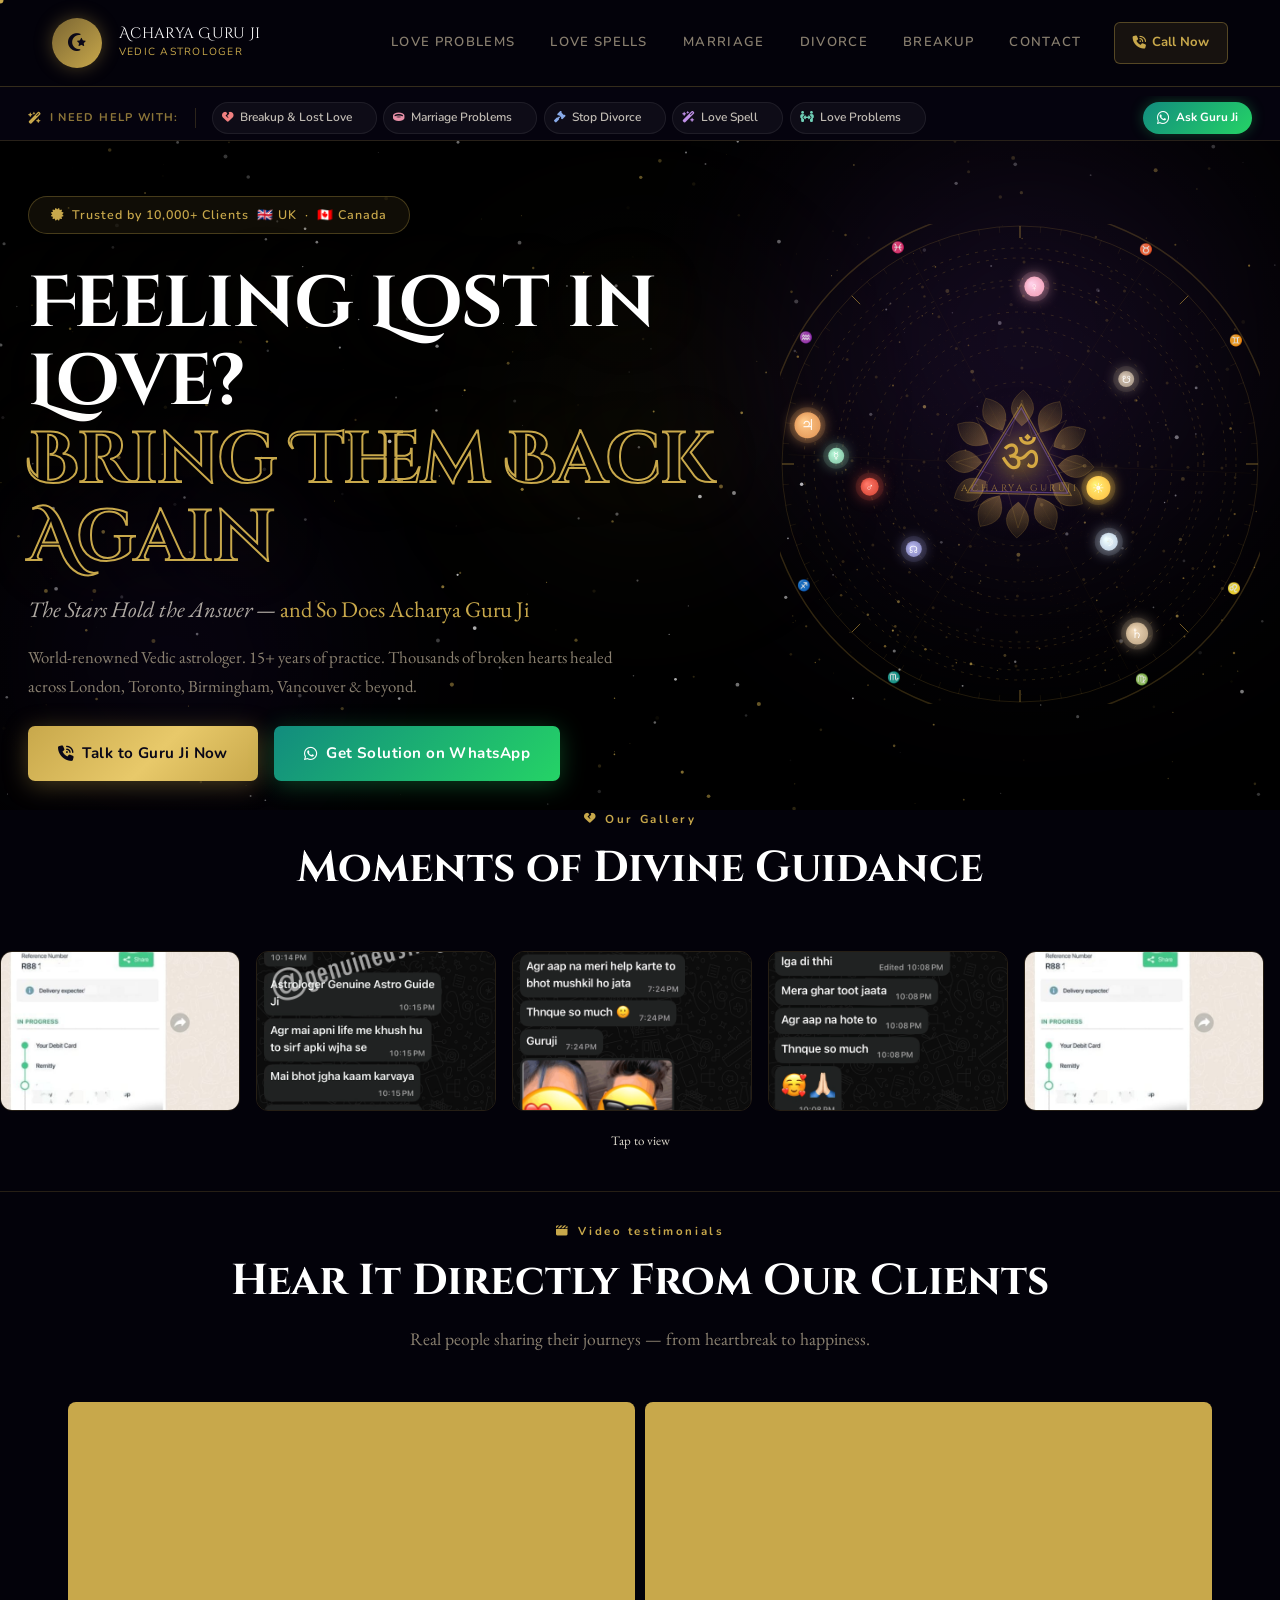
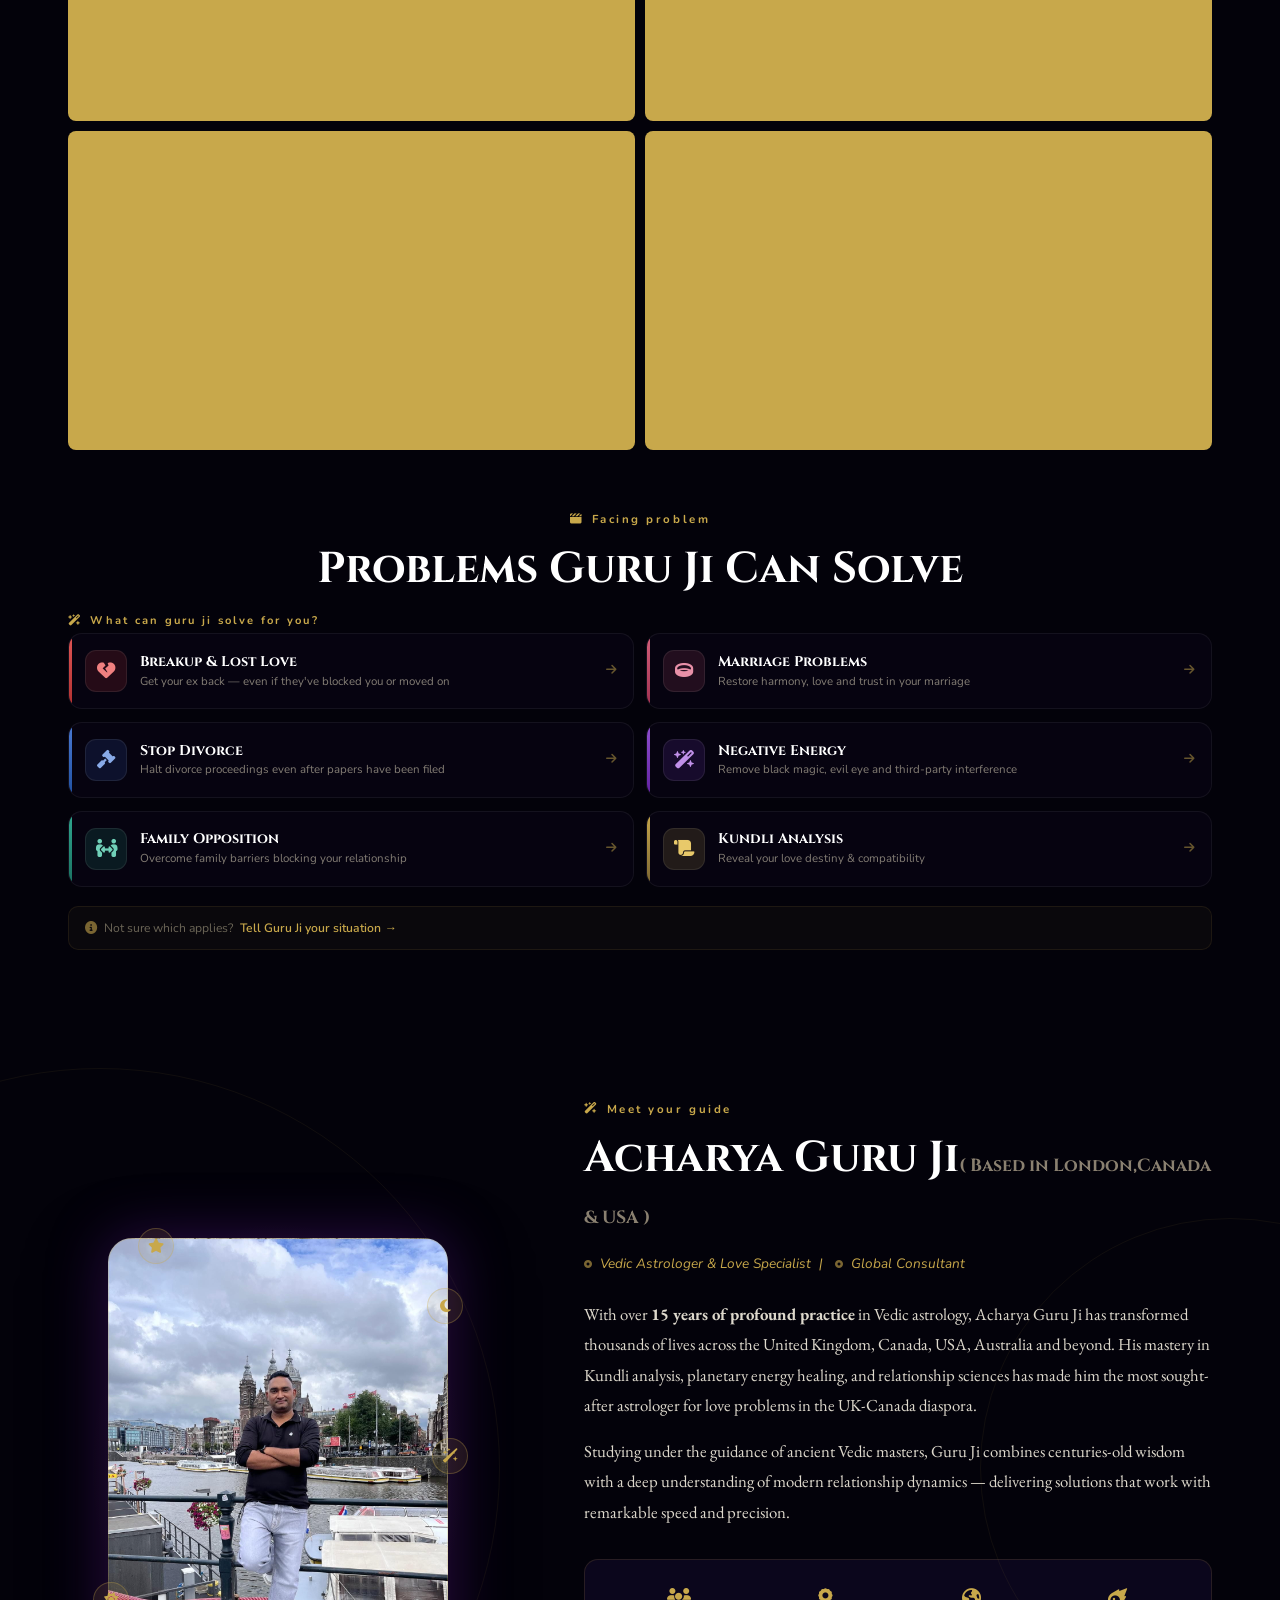
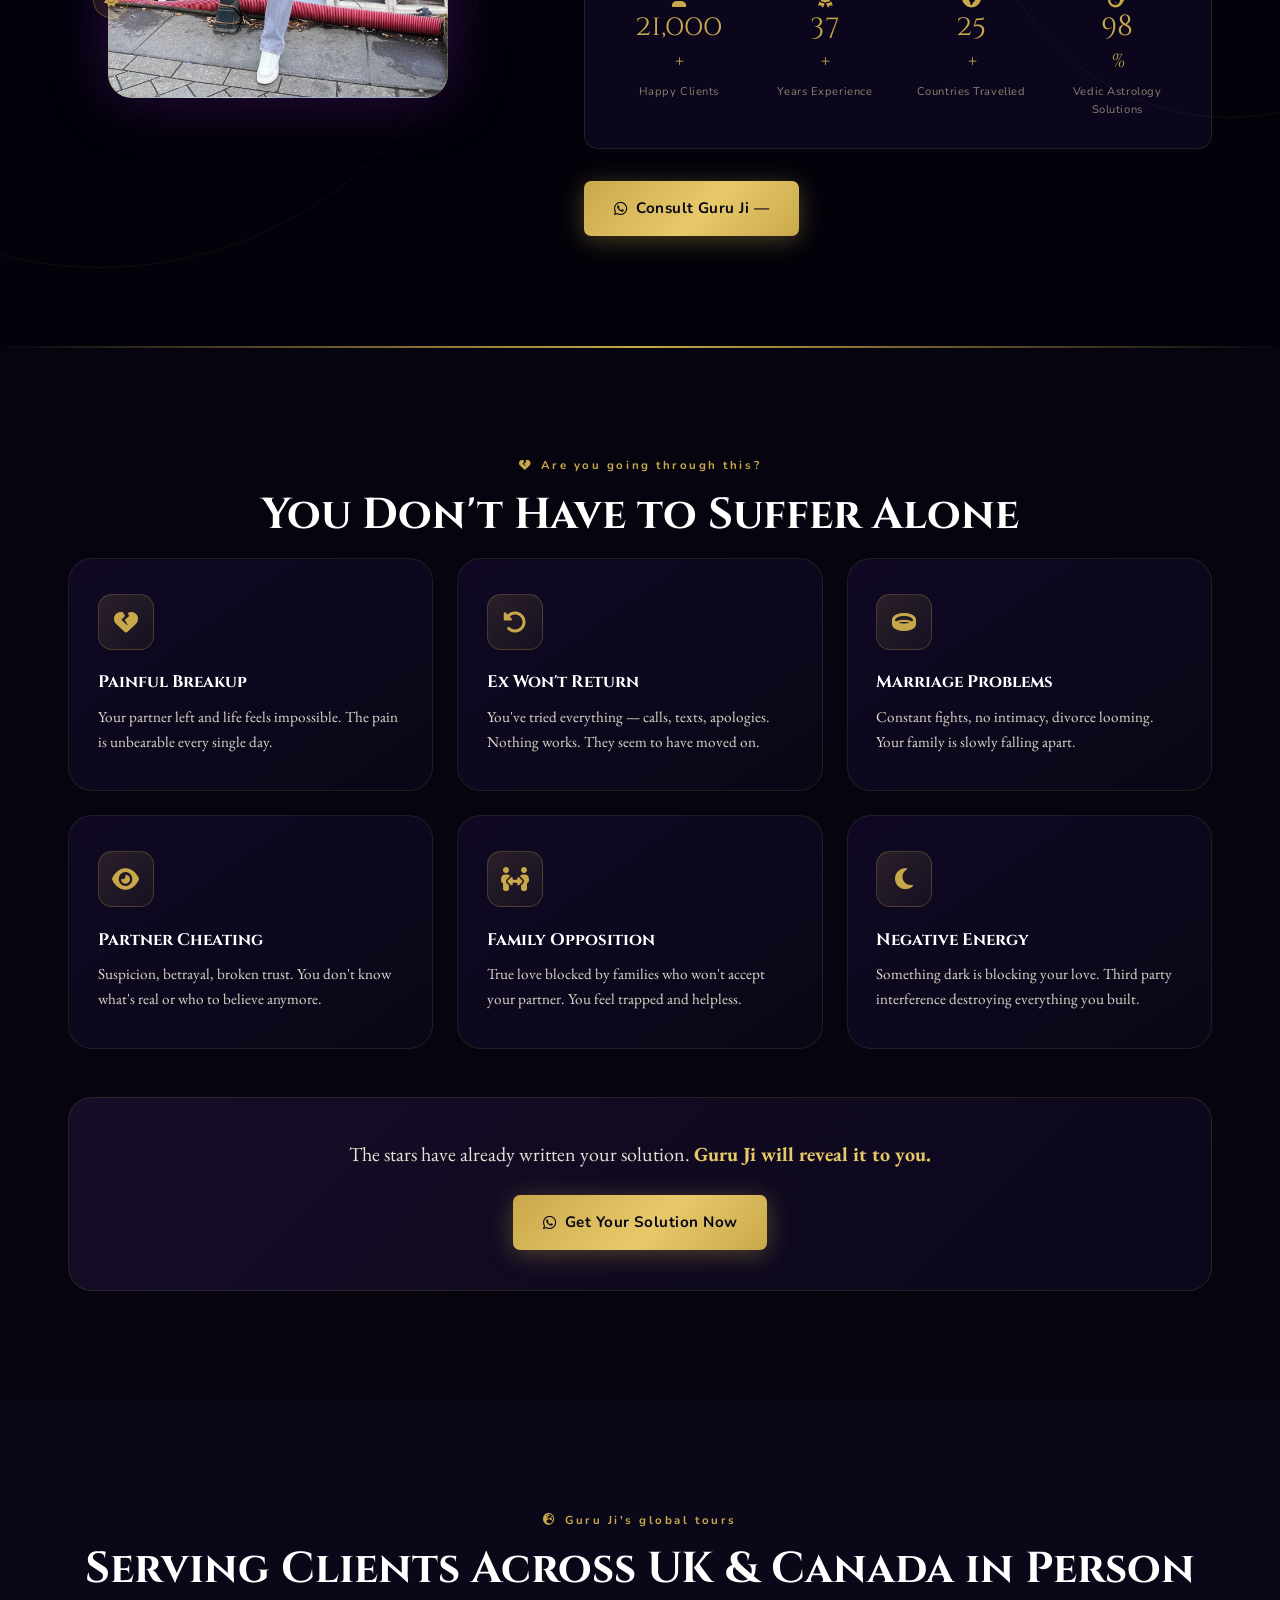
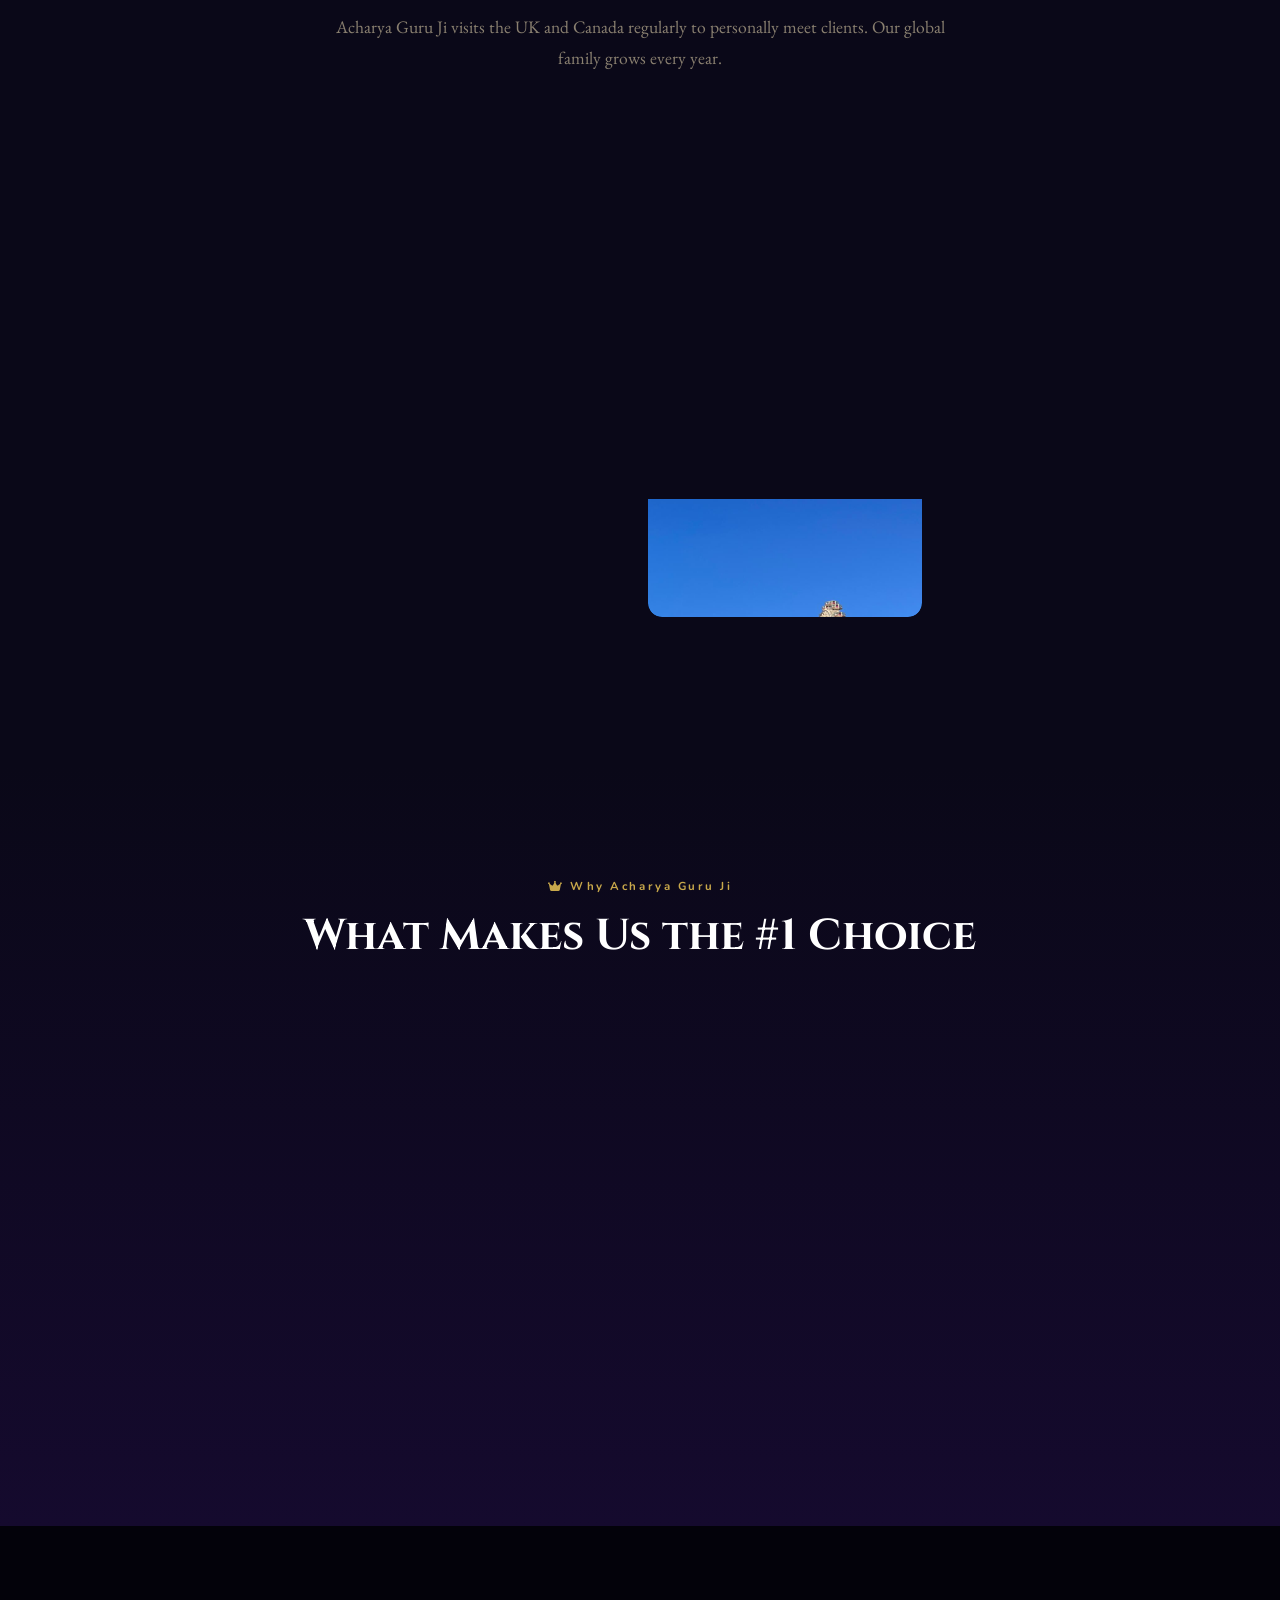
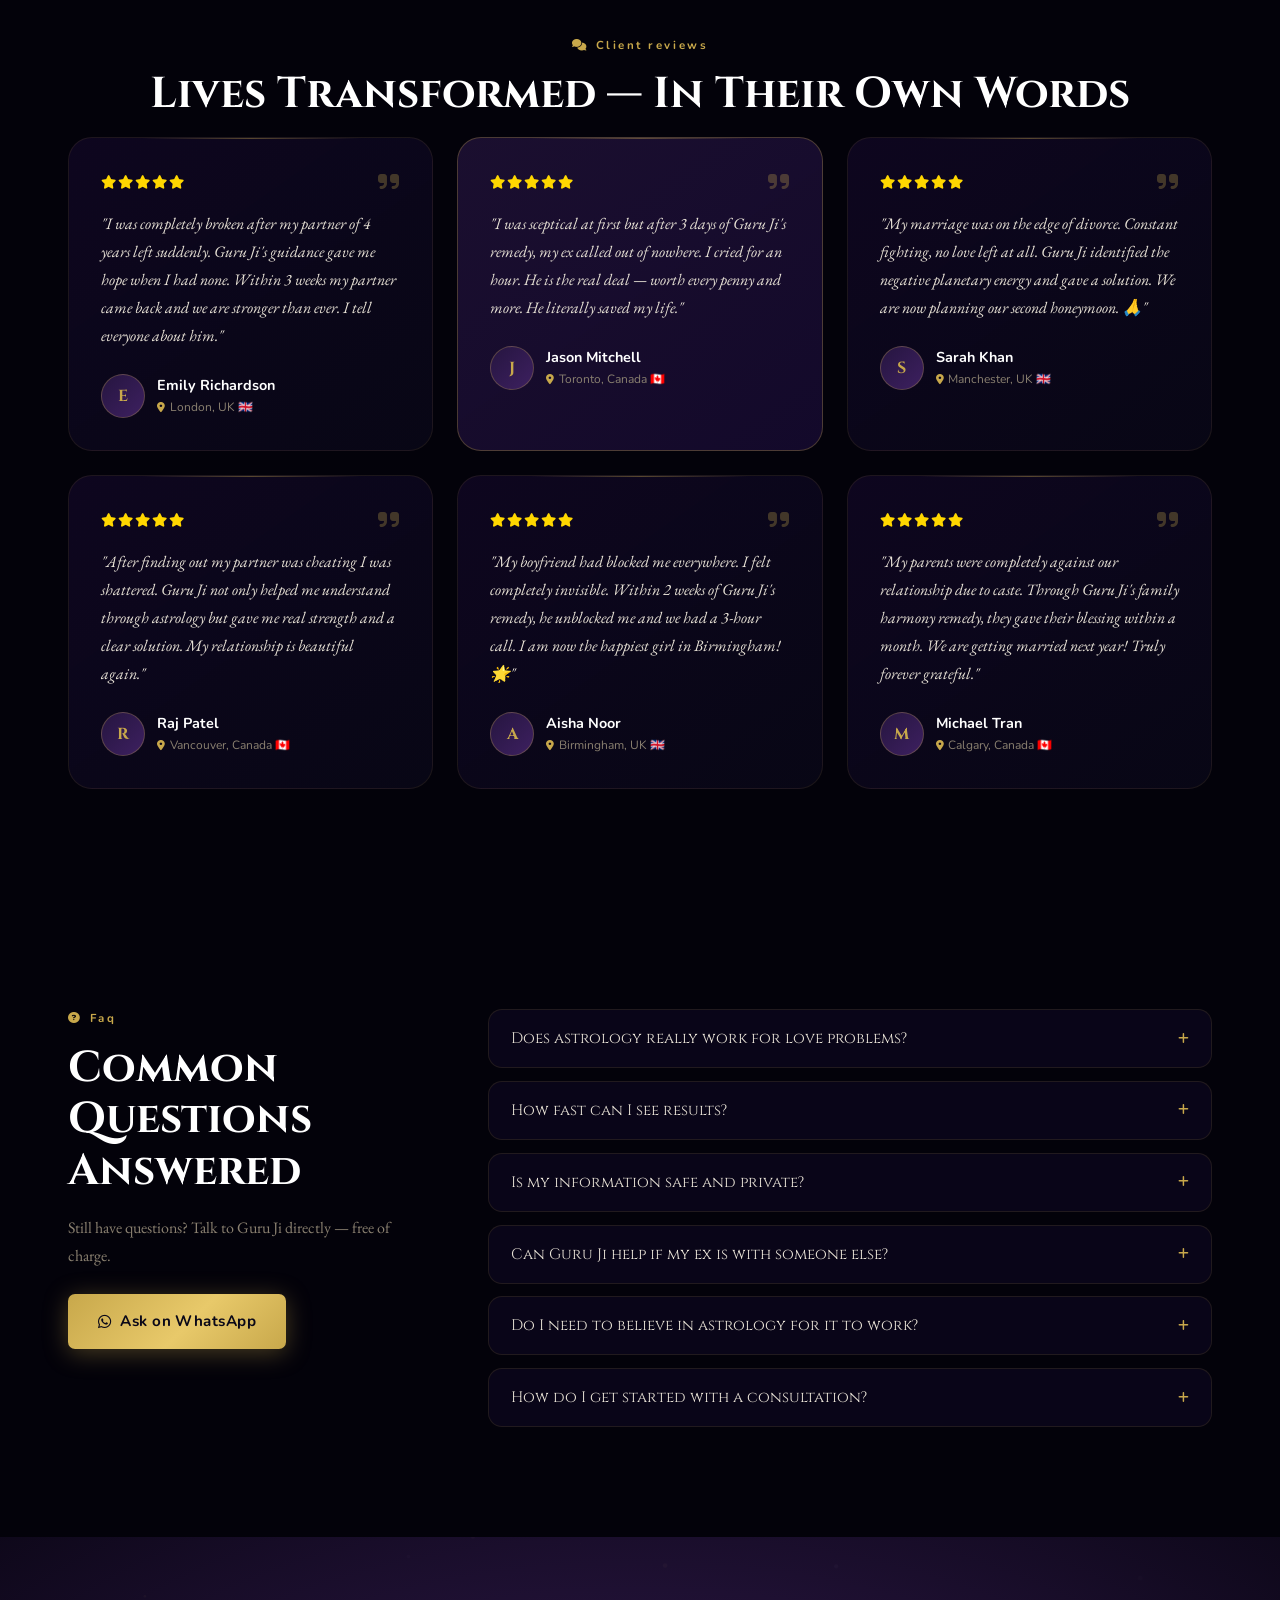
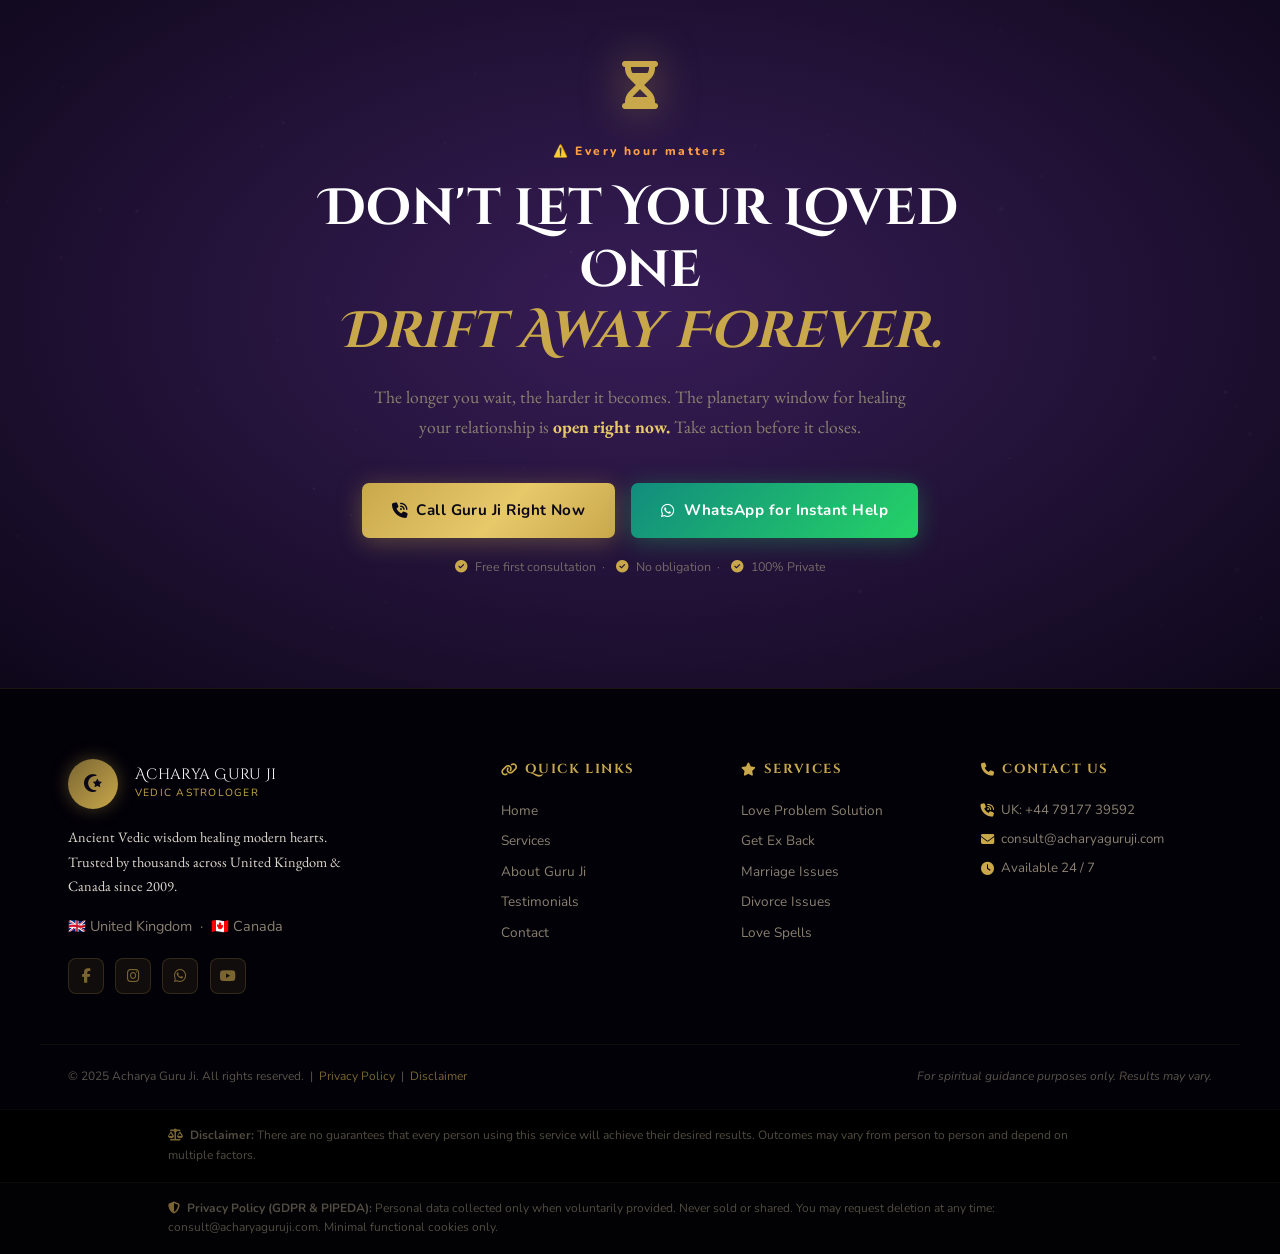
==== commit 70b05b66: "reaching final stage" ====
--- a/index.html
+++ b/index.html
@@ -31,29 +31,24 @@
 ══════════════════════════════════════ -->
   <header class="site-header" id="siteHeader">
     <div class="header-inner">
-      <div class="logo">
-        <img class="hidden" src="./assets/ChatGPT Image May 7, 2026, 07_11_49 PM.png" alt="Acharya Guru Ji Logo"
-          srcset="">
-
-        <div class="logo-emblem">
-          <!-- <i class="fa-solid fa-star-and-crescent"></i> -->
-          <img src="./assets/ChatGPT Image May 7, 2026, 07_11_49 PM_CPY.png" alt="" srcset="">
-        </div>
+      <a href="#" class="logo">
+        <div class="logo-emblem"><i class="fa-solid fa-star-and-crescent"></i></div>
         <div class="logo-text">
           <span class="logo-main">Acharya Guru Ji</span>
           <span class="logo-sub">Vedic Astrologer</span>
         </div>
-
-      </div>
+      </a>
       <nav class="main-nav">
-        <a href="#services">Services</a>
-        <a href="#about">About</a>
-        <a href="#proof">Reviews</a>
+        <!-- <a href="#">Home</a> -->
+        <a href="love-problem.html" style="color:var(--gold)">Love Problems</a>
+        <a href="love-spell.html">Love Spells</a>
+        <a href="marriage.html">Marriage</a>
+        <a href="divorce.html">Divorce</a>
+        <a href="breakup.html">Breakup</a>
         <a href="#contact">Contact</a>
       </nav>
-      <a href="tel:+447700000000" class="header-call">
-        <i class="fa-solid fa-phone-volume"></i>
-        <span>Call Now</span>
+      <a href="tel:+447917739592" class="header-call">
+        <i class="fa-solid fa-phone-volume"></i><span>Call Now</span>
       </a>
       <button class="hamburger" id="hamburger" aria-label="Menu">
         <span></span><span></span><span></span>
@@ -61,6 +56,22 @@
     </div>
   </header>
 
+  <!-- Mobile Nav -->
+  <div class="mobile-nav" id="mobileNav">
+    <button class="mob-close" onclick="closeMobileNav()"><i class="fa-solid fa-xmark"></i></button>
+    <!-- <a href="#" onclick="closeMobileNav()">Home</a> -->
+    <a href="love.html" onclick="closeMobileNav()">Love Problems</a>
+    <a href="love-spell.html" onclick="closeMobileNav()">Love Spells</a>
+    <a href="marriage.html" onclick="closeMobileNav()">Marriage Problems</a>
+    <a href="divorce.html" onclick="closeMobileNav()">Divorce Problems</a>
+    <a href="breakup.html" onclick="closeMobileNav()">Breakup Problems</a>
+    <a href="#contact" onclick="closeMobileNav()">Contact</a>
+    <a href="tel:+447917739592" class="mob-call"><i class="fa-solid fa-phone"></i> Call Now</a>
+    <a href="https://wa.me/447917739592" class="mob-wa" target="_blank"><i class="fa-brands fa-whatsapp"></i>
+      WhatsApp</a>
+  </div>
+
+  <!-- services strip -->
   <div class="sol-strip" id="solStrip">
     <div class="sol-strip-inner">
 
@@ -95,38 +106,20 @@
           <i class="fa-solid fa-chevron-right ssp-arr"></i>
         </a>
 
-        <!-- <a href="#services" class="ssp ssp-teal">
+        <a href="./services/love-problem.html" class="ssp ssp-teal">
           <i class="fa-solid fa-people-arrows"></i>
-          <span>Family Opposition</span>
+          <span>Love Problems</span>
           <i class="fa-solid fa-chevron-right ssp-arr"></i>
-        </a> -->
-
-        <!-- <a href="#services" class="ssp ssp-gold">
-          <i class="fa-solid fa-scroll"></i>
-          <span>Kundli Analysis</span>
-          <i class="fa-solid fa-chevron-right ssp-arr"></i>
-        </a> -->
-
-      </div>
-
-      <a href="https://wa.me/447700000000" target="_blank" class="sol-strip-cta">
+        </a>
+
+      </div>
+
+      <a href="https://wa.me/447917739592" target="_blank" class="sol-strip-cta">
         <i class="fa-brands fa-whatsapp"></i>
         <span>Ask Guru Ji</span>
       </a>
 
     </div>
-  </div>
-
-  <!-- Mobile Nav -->
-  <div class="mobile-nav" id="mobileNav">
-    <button class="mob-close" onclick="closeMobileNav()"><i class="fa-solid fa-xmark"></i></button>
-    <a href="#services" onclick="closeMobileNav()">Services</a>
-    <a href="#about" onclick="closeMobileNav()">About Guru Ji</a>
-    <a href="#proof" onclick="closeMobileNav()">Testimonials</a>
-    <a href="#contact" onclick="closeMobileNav()">Contact</a>
-    <a href="tel:+447700000000" class="mob-call"><i class="fa-solid fa-phone"></i> Call Now</a>
-    <a href="https://wa.me/447700000000" class="mob-wa" target="_blank"><i class="fa-brands fa-whatsapp"></i>
-      WhatsApp</a>
   </div>
 
   <!-- ══════════════════════════════════════
@@ -140,42 +133,73 @@
     <div class="hero-nebula n3"></div>
     <div class="hero-vignette"></div>
 
-    <!-- <div class="heroCtnr"> -->
-    <div class="hero-two-col">
-
-      <!-- <div class="hero-content"> -->
-      <div class="hero-left">
+    <div class="heroCtnr">
+      <!-- <div class="hero-two-col"> -->
+
+      <div class="hero-content">
+        <!-- <div class="hero-left"> -->
         <div class="hero-pill">
           <i class="fa-solid fa-certificate"></i>
           Trusted by 10,000+ Clients &nbsp;🇬🇧 UK &nbsp;·&nbsp; 🇨🇦 Canada
         </div>
         <h1 class="hero-h1">
-          Is Your Love<br />
-          <span class="gold-stroke">Slipping Away?</span>
+          Feeling Lost in Love?<br />
+          <span class="gold-stroke">Bring Them Back Again</span>
         </h1>
         <p class="hero-tagline">The Stars Hold the Answer — <em>and So Does Acharya Guru Ji</em></p>
+
+        <div class="hero-about">
+          <div class="about-visual">
+            <div class="about-frame">
+              <div class="about-frame-glow"></div>
+              <div class="about-photo-wrap">
+              </div>
+              <div class="about-badge hidden">
+                <span class="ab-num">15+</span>
+                <span class="ab-txt">Years of<br />Wisdom</span>
+              </div>
+              <div class="orbit-dot od1"><i class="fa-solid fa-star"></i></div>
+              <div class="orbit-dot od2"><i class="fa-solid fa-moon"></i></div>
+              <div class="orbit-dot od3"><i class="fa-solid fa-sun"></i></div>
+              <div class="orbit-dot od4"><i class="fa-solid fa-wand-sparkles"></i></div>
+            </div>
+          </div>
+
+          <p class="about-desc" style="margin-top: 15px;"><span class="span-about-head">About: </span>With over
+            <strong>37 years of profound practice</strong> in Vedic astrology, Acharya
+            Guru
+            Ji has transformed thousands of lives across the United Kingdom, Canada, USA, Australia and beyond. His
+            mastery in Kundli analysis, planetary energy healing, and relationship sciences has made him the most
+            sought-after astrologer for love problems in the UK-Canada diaspora.
+          </p>
+          <p class="about-desc">Studying under the guidance of ancient Vedic masters, Guru Ji combines centuries-old
+            wisdom with a deep understanding of modern relationship dynamics — delivering solutions that work with
+            remarkable speed and precision.</p>
+        </div>
+
         <p class="hero-desc">
           World-renowned Vedic astrologer. 15+ years of practice. Thousands of broken hearts healed across London,
           Toronto, Birmingham, Vancouver &amp; beyond.
         </p>
         <div class="hero-ctas">
-          <a href="tel:+447700000000" class="btn-primary-hero">
+          <a href="tel:+447917739592" class="btn-primary-hero">
             <i class="fa-solid fa-phone-volume"></i> Talk to Guru Ji Now
           </a>
-          <a href="https://wa.me/447700000000?text=Hello%20Acharya%20Guru%20Ji%2C%20I%20need%20help%20with%20my%20love%20problem"
+          <a href="https://wa.me/447917739592?text=Hello%20Acharya%20Guru%20Ji%2C%20I%20need%20help%20with%20my%20love%20problem"
             target="_blank" class="btn-wa-hero">
             <i class="fa-brands fa-whatsapp"></i> Get Solution on WhatsApp
           </a>
         </div>
-        <div class="hero-trust-pills">
+
+        <!-- <div class="hero-trust-pills">
           <span><i class="fa-solid fa-lock"></i> 100% Confidential</span>
           <span><i class="fa-solid fa-bolt"></i> Fast Results</span>
           <span><i class="fa-solid fa-shield-halved"></i> GDPR Compliant</span>
           <span><i class="fa-solid fa-clock"></i> Available 24/7</span>
-        </div>
-      </div>
-
-      <!-- <div class="astro-wheel-wrap" aria-hidden="true">
+        </div> -->
+      </div>
+
+      <div class="astro-wheel-wrap" aria-hidden="true">
         <div class="chakra-wrap" role="img" aria-label="Rotating Vedic astrology chakra with planetary orbits">
           <canvas id="chakra-canvas" width="480" height="480"></canvas>
 
@@ -189,93 +213,21 @@
             <span class="chakra-tooltip-desc" id="chakra-tt-desc"></span>
           </div>
         </div>
-      </div> -->
-
-      <div class="hero-right">
-        <p class="hero-solutions-label">
-          <i class="fa-solid fa-wand-magic-sparkles"></i> WHAT CAN GURU JI SOLVE FOR YOU?
-        </p>
-        <div class="hero-sol-grid">
-
-          <a href="breakup.html" class="hero-sol-card hsc-red">
-            <div class="hsc-icon"><i class="fa-solid fa-heart-crack"></i></div>
-            <div class="hsc-body">
-              <h4>Breakup &amp; Lost Love</h4>
-              <p>Get your ex back — even if they've blocked you or moved on</p>
-            </div>
-            <div class="hsc-arrow"><i class="fa-solid fa-arrow-right"></i></div>
-            <div class="hsc-glow"></div>
-          </a>
-
-          <a href="marriage.html" class="hero-sol-card hsc-rose">
-            <div class="hsc-icon"><i class="fa-solid fa-ring"></i></div>
-            <div class="hsc-body">
-              <h4>Marriage Problems</h4>
-              <p>Restore harmony, love and trust in your marriage</p>
-            </div>
-            <div class="hsc-arrow"><i class="fa-solid fa-arrow-right"></i></div>
-            <div class="hsc-glow"></div>
-          </a>
-
-          <a href="divorce.html" class="hero-sol-card hsc-blue">
-            <div class="hsc-icon"><i class="fa-solid fa-gavel"></i></div>
-            <div class="hsc-body">
-              <h4>Stop Divorce</h4>
-              <p>Halt divorce proceedings even after papers have been filed</p>
-            </div>
-            <div class="hsc-arrow"><i class="fa-solid fa-arrow-right"></i></div>
-            <div class="hsc-glow"></div>
-          </a>
-
-          <a href="#services" class="hero-sol-card hsc-purple">
-            <div class="hsc-icon"><i class="fa-solid fa-wand-magic-sparkles"></i></div>
-            <div class="hsc-body">
-              <h4>Negative Energy</h4>
-              <p>Remove black magic, evil eye and third-party interference</p>
-            </div>
-            <div class="hsc-arrow"><i class="fa-solid fa-arrow-right"></i></div>
-            <div class="hsc-glow"></div>
-          </a>
-
-          <a href="#services" class="hero-sol-card hsc-teal">
-            <div class="hsc-icon"><i class="fa-solid fa-people-arrows"></i></div>
-            <div class="hsc-body">
-              <h4>Family Opposition</h4>
-              <p>Overcome family barriers blocking your relationship</p>
-            </div>
-            <div class="hsc-arrow"><i class="fa-solid fa-arrow-right"></i></div>
-            <div class="hsc-glow"></div>
-          </a>
-
-          <a href="#services" class="hero-sol-card hsc-gold">
-            <div class="hsc-icon"><i class="fa-solid fa-scroll"></i></div>
-            <div class="hsc-body">
-              <h4>Kundli Analysis</h4>
-              <p>Reveal your love destiny &amp; compatibility</p>
-            </div>
-            <div class="hsc-arrow"><i class="fa-solid fa-arrow-right"></i></div>
-            <div class="hsc-glow"></div>
-          </a>
-
-        </div>
-        <div class="hero-sol-bottom">
-          <i class="fa-solid fa-circle-info"></i>
-          Not sure which applies? <a href="https://wa.me/447700000000" target="_blank">Tell Guru Ji your situation →</a>
-        </div>
-      </div>
+      </div>
+      <!-- </div> -->
 
     </div>
     <!-- </div> -->
 
-    <div class="hero-scroll-hint">
+    <!-- <div class="hero-scroll-hint">
       <span class="scroll-line"></span>
       <span class="scroll-label">SCROLL</span>
 
-    </div>
+    </div> -->
   </section>
 
 
-  <!-- // whats app proof gallery strip -->
+  <!-- whats app proof gallery strip -->
   <section id="gallery-strip" class="gs-section">
 
     <!-- Header -->
@@ -358,8 +310,6 @@
 
     <p style="text-align: center; margin-top: 7px; font-size: small;">Tap to view</p>
   </section>
-
-
   <!-- ── LIGHTBOX ── -->
   <div class="gs-lightbox" id="gsLightbox" role="dialog" aria-modal="true" aria-label="Image viewer">
 
@@ -402,11 +352,10 @@
     </div>
   </div>
 
-
   <!-- ══════════════════════════════════════
      TRUST TICKER
 ══════════════════════════════════════ -->
-  <div class="ticker-wrap">
+  <div class="ticker-wrap hidden">
     <div class="ticker-track">
       <span class="t-item"><i class="fa-solid fa-star"></i> 10,000+ Happy Clients</span>
       <span class="t-sep">✦</span>
@@ -436,69 +385,127 @@
     </div>
   </div>
 
-  <!-- ══════════════════════════════════════
-     PAIN POINTS
-══════════════════════════════════════ -->
-  <section class="pain-section reveal">
+  <!-- ===== VIDEO GALLERY ===== -->
+  <section id="videoGallery">
     <div class="container">
-      <p class="eyebrow center"><i class="fa-solid fa-heart-crack"></i> ARE YOU GOING THROUGH THIS?</p>
-      <h2 class="sec-title center">You Don't Have to Suffer Alone</h2>
-
-        <div class="carousel-wrapper">
-        <div class="carousel">
-      <div class="pain-grid carousel-track">
-        <div class="pain-card carousel-item">
-          <div class="pain-icon-wrap"><i class="fa-solid fa-heart-broken"></i></div>
-          <h4>Painful Breakup</h4>
-          <p>Your partner left and life feels impossible. The pain is unbearable every single day.</p>
-        </div>
-        <div class="pain-card carousel-item">
-          <div class="pain-icon-wrap"><i class="fa-solid fa-rotate-left"></i></div>
-          <h4>Ex Won't Return</h4>
-          <p>You've tried everything — calls, texts, apologies. Nothing works. They seem to have moved on.</p>
-        </div>
-        <div class="pain-card carousel-item">
-          <div class="pain-icon-wrap"><i class="fa-solid fa-ring"></i></div>
-          <h4>Marriage Problems</h4>
-          <p>Constant fights, no intimacy, divorce looming. Your family is slowly falling apart.</p>
-        </div>
-        <div class="pain-card carousel-item">
-          <div class="pain-icon-wrap"><i class="fa-solid fa-eye"></i></div>
-          <h4>Partner Cheating</h4>
-          <p>Suspicion, betrayal, broken trust. You don't know what's real or who to believe anymore.</p>
-        </div>
-        <div class="pain-card carousel-item">
-          <div class="pain-icon-wrap"><i class="fa-solid fa-people-arrows"></i></div>
-          <h4>Family Opposition</h4>
-          <p>True love blocked by families who won't accept your partner. You feel trapped and helpless.</p>
-        </div>
-        <div class="pain-card carousel-item">
-          <div class="pain-icon-wrap"><i class="fa-solid fa-moon"></i></div>
-          <h4>Negative Energy</h4>
-          <p>Something dark is blocking your love. Third party interference destroying everything you built.</p>
-        </div>
-      </div>
-</div>
-       <div class="carousel-nav left"><i class="fa-solid fa-chevron-left"></i></div>
-        <div class="carousel-nav right"><i class="fa-solid fa-chevron-right"></i></div>
-
-
-        <div class="dots"></div>
-      </div>
-
-      <div class="pain-bottom-cta">
-        <p>The stars have already written your solution. <strong>Guru Ji will reveal it to you.</strong></p>
-        <a href="https://wa.me/447700000000" target="_blank" class="btn-gold">
-          <i class="fa-brands fa-whatsapp"></i> Get Your Solution Now
-        </a>
-      </div>
+      <p class="eyebrow center"><i class="fa-solid fa-clapperboard"></i> Video testimonials</p>
+      <h2 class="sec-title center">Hear It Directly From Our Clients</h2>
+      <p class="sec-sub center">Real people sharing their journeys — from heartbreak to happiness.</p>
+
+      <div class="videoContainer">
+        <div>
+          <iframe width="560" height="315" src="https://www.youtube.com/embed/rEKe_hckR-s?autoplay=1&mute=1"
+            title="YouTube video player" frameborder="0"
+            allow="accelerometer; autoplay; clipboard-write; encrypted-media; gyroscope; picture-in-picture; web-share"
+            referrerpolicy="strict-origin-when-cross-origin" allowfullscreen></iframe>
+        </div>
+        <div>
+          <iframe width="560" height="315" src="https://www.youtube.com/embed/md5ZiP_q3IY" title="YouTube video player"
+            frameborder="0"
+            allow="accelerometer; autoplay; clipboard-write; encrypted-media; gyroscope; picture-in-picture; web-share"
+            referrerpolicy="strict-origin-when-cross-origin" allowfullscreen></iframe>
+        </div>
+        <div>
+          <iframe width="560" height="315" src="https://www.youtube.com/embed/y4YiHWbG-04" title="YouTube video player"
+            frameborder="0"
+            allow="accelerometer; autoplay; clipboard-write; encrypted-media; gyroscope; picture-in-picture; web-share"
+            referrerpolicy="strict-origin-when-cross-origin" allowfullscreen></iframe>
+        </div>
+
+        <div>
+          <iframe width="560" height="315" src="https://www.youtube.com/embed/laCedqqXQ_E" title="YouTube video player"
+            frameborder="0"
+            allow="accelerometer; autoplay; clipboard-write; encrypted-media; gyroscope; picture-in-picture; web-share"
+            referrerpolicy="strict-origin-when-cross-origin" allowfullscreen></iframe>
+        </div>
+      </div>
+
     </div>
   </section>
+
+  <!-- problems -->
+  <div class="hero-right">
+    <div class="container" style="width:100%; margin-top:40px;">
+      <p class="eyebrow center"><i class="fa-solid fa-clapperboard"></i> Facing problem</p>
+      <h2 class="sec-title center">Problems Guru Ji Can Solve</h2>
+      <p class="hero-solutions-label">
+        <i class="fa-solid fa-wand-magic-sparkles"></i> What can guru ji solve for you?
+      </p>
+      <div class="hero-sol-grid">
+
+        <a href="https://wa.me/447917739592" class="hero-sol-card hsc-red">
+          <div class="hsc-icon"><i class="fa-solid fa-heart-crack"></i></div>
+          <div class="hsc-body">
+            <h4>Breakup &amp; Lost Love</h4>
+            <p>Get your ex back — even if they've blocked you or moved on</p>
+          </div>
+          <div class="hsc-arrow"><i class="fa-solid fa-arrow-right"></i></div>
+          <div class="hsc-glow"></div>
+        </a>
+
+        <a href="https://wa.me/447917739592" class="hero-sol-card hsc-rose">
+          <div class="hsc-icon"><i class="fa-solid fa-ring"></i></div>
+          <div class="hsc-body">
+            <h4>Marriage Problems</h4>
+            <p>Restore harmony, love and trust in your marriage</p>
+          </div>
+          <div class="hsc-arrow"><i class="fa-solid fa-arrow-right"></i></div>
+          <div class="hsc-glow"></div>
+        </a>
+
+        <a href="https://wa.me/447917739592" class="hero-sol-card hsc-blue">
+          <div class="hsc-icon"><i class="fa-solid fa-gavel"></i></div>
+          <div class="hsc-body">
+            <h4>Stop Divorce</h4>
+            <p>Halt divorce proceedings even after papers have been filed</p>
+          </div>
+          <div class="hsc-arrow"><i class="fa-solid fa-arrow-right"></i></div>
+          <div class="hsc-glow"></div>
+        </a>
+
+        <a href="https://wa.me/447917739592" class="hero-sol-card hsc-purple">
+          <div class="hsc-icon"><i class="fa-solid fa-wand-magic-sparkles"></i></div>
+          <div class="hsc-body">
+            <h4>Negative Energy</h4>
+            <p>Remove black magic, evil eye and third-party interference</p>
+          </div>
+          <div class="hsc-arrow"><i class="fa-solid fa-arrow-right"></i></div>
+          <div class="hsc-glow"></div>
+        </a>
+
+        <a href="https://wa.me/447917739592" class="hero-sol-card hsc-teal">
+          <div class="hsc-icon"><i class="fa-solid fa-people-arrows"></i></div>
+          <div class="hsc-body">
+            <h4>Family Opposition</h4>
+            <p>Overcome family barriers blocking your relationship</p>
+          </div>
+          <div class="hsc-arrow"><i class="fa-solid fa-arrow-right"></i></div>
+          <div class="hsc-glow"></div>
+        </a>
+
+        <a href="https://wa.me/447917739592" class="hero-sol-card hsc-gold">
+          <div class="hsc-icon"><i class="fa-solid fa-scroll"></i></div>
+          <div class="hsc-body">
+            <h4>Kundli Analysis</h4>
+            <p>Reveal your love destiny &amp; compatibility</p>
+          </div>
+          <div class="hsc-arrow"><i class="fa-solid fa-arrow-right"></i></div>
+          <div class="hsc-glow"></div>
+        </a>
+
+      </div>
+      <div class="hero-sol-bottom">
+        <i class="fa-solid fa-circle-info"></i>
+        Not sure which applies? <a href="https://wa.me/447917739592" target="_blank">Tell Guru Ji your situation →</a>
+      </div>
+
+    </div>
+  </div>
 
   <!-- ══════════════════════════════════════
      ABOUT ASTROLOGER
 ══════════════════════════════════════ -->
-  <section class="about-section reveal" id="about">
+  <section class="about-section reveal sms-hidden" id="about">
     <div class="about-deco-ring r1"></div>
     <div class="about-deco-ring r2"></div>
     <div class="container about-grid">
@@ -516,19 +523,19 @@
             </div> -->
 
           </div>
-          <div class="about-badge">
+          <div class="about-badge hidden">
             <span class="ab-num">15+</span>
             <span class="ab-txt">Years of<br />Wisdom</span>
           </div>
           <div class="orbit-dot od1"><i class="fa-solid fa-star"></i></div>
           <div class="orbit-dot od2"><i class="fa-solid fa-moon"></i></div>
           <div class="orbit-dot od3"><i class="fa-solid fa-sun"></i></div>
-          <div class="orbit-dot od4"><i class="fa-solid fa-sparkles"></i></div>
+          <div class="orbit-dot od4"><i class="fa-solid fa-wand-sparkles"></i></div>
         </div>
       </div>
       <div class="about-content">
-        <p class="eyebrow"><i class="fa-solid fa-wand-magic-sparkles"></i> MEET YOUR GUIDE</p>
-        <h2 class="sec-title">Acharya Guru Ji</h2>
+        <p class="eyebrow"><i class="fa-solid fa-wand-magic-sparkles"></i> Meet your guide</p>
+        <h2 class="sec-title">Acharya Guru Ji<span class="sec-sub">( Based in London,Canada & USA )</span></h2>
         <p class="about-role">
           <i class="fa-solid fa-circle-dot"></i> Vedic Astrologer &amp; Love Specialist &nbsp;|&nbsp;
           <i class="fa-solid fa-circle-dot"></i> Global Consultant
@@ -543,28 +550,88 @@
         <div class="stats-row">
           <div class="stat-item">
             <i class="fa-solid fa-users"></i>
-            <span class="snum" data-target="10000">0</span><span class="ssuf">+</span>
+            <span class="snum" data-target="21000">0</span><span class="ssuf">+</span>
             <span class="slbl">Happy Clients</span>
           </div>
           <div class="stat-item">
             <i class="fa-solid fa-award"></i>
-            <span class="snum" data-target="15">0</span><span class="ssuf">+</span>
+            <span class="snum" data-target="37">0</span><span class="ssuf">+</span>
             <span class="slbl">Years Experience</span>
           </div>
           <div class="stat-item">
             <i class="fa-solid fa-earth-americas"></i>
             <span class="snum" data-target="25">0</span><span class="ssuf">+</span>
-            <span class="slbl">Countries</span>
+            <span class="slbl">Countries Travelled</span>
           </div>
           <div class="stat-item">
-            <i class="fa-solid fa-heart"></i>
+            <i class="fa-solid fa-meteor"></i>
             <span class="snum" data-target="98">0</span><span class="ssuf">%</span>
-            <span class="slbl">Satisfaction</span>
-          </div>
-        </div>
-        <a href="https://wa.me/447700000000" target="_blank" class="btn-gold">
+            <span class="slbl">Vedic Astrology Solutions</span>
+          </div>
+        </div>
+        <a href="https://wa.me/447917739592" target="_blank" class="btn-gold">
           <i class="fa-brands fa-whatsapp"></i> Consult Guru Ji —
           <!-- Free First Session -->
+        </a>
+      </div>
+    </div>
+  </section>
+
+  <!-- ══════════════════════════════════════
+     PAIN POINTS
+══════════════════════════════════════ -->
+  <section class="pain-section reveal">
+    <div class="container">
+      <p class="eyebrow center"><i class="fa-solid fa-heart-crack"></i> Are you going through this?</p>
+      <h2 class="sec-title center">You Don't Have to Suffer Alone</h2>
+
+      <div class="carousel-wrapper">
+        <div class="carousel">
+
+          <div class="pain-grid carousel-track">
+            <div class="pain-card carousel-item">
+              <div class="pain-icon-wrap"><i class="fa-solid fa-heart-broken"></i></div>
+              <h4>Painful Breakup</h4>
+              <p>Your partner left and life feels impossible. The pain is unbearable every single day.</p>
+            </div>
+            <div class="pain-card carousel-item">
+              <div class="pain-icon-wrap"><i class="fa-solid fa-rotate-left"></i></div>
+              <h4>Ex Won't Return</h4>
+              <p>You've tried everything — calls, texts, apologies. Nothing works. They seem to have moved on.</p>
+            </div>
+            <div class="pain-card carousel-item">
+              <div class="pain-icon-wrap"><i class="fa-solid fa-ring"></i></div>
+              <h4>Marriage Problems</h4>
+              <p>Constant fights, no intimacy, divorce looming. Your family is slowly falling apart.</p>
+            </div>
+            <div class="pain-card carousel-item">
+              <div class="pain-icon-wrap"><i class="fa-solid fa-eye"></i></div>
+              <h4>Partner Cheating</h4>
+              <p>Suspicion, betrayal, broken trust. You don't know what's real or who to believe anymore.</p>
+            </div>
+            <div class="pain-card carousel-item">
+              <div class="pain-icon-wrap"><i class="fa-solid fa-people-arrows"></i></div>
+              <h4>Family Opposition</h4>
+              <p>True love blocked by families who won't accept your partner. You feel trapped and helpless.</p>
+            </div>
+            <div class="pain-card carousel-item">
+              <div class="pain-icon-wrap"><i class="fa-solid fa-moon"></i></div>
+              <h4>Negative Energy</h4>
+              <p>Something dark is blocking your love. Third party interference destroying everything you built.</p>
+            </div>
+          </div>
+
+        </div>
+        <div class="carousel-nav left"><i class="fa-solid fa-chevron-left"></i></div>
+        <div class="carousel-nav right"><i class="fa-solid fa-chevron-right"></i></div>
+
+        <div class="dots"></div>
+      </div>
+
+      <div class="pain-bottom-cta">
+        <p>The stars have already written your solution. <strong>Guru Ji will reveal it to you.</strong></p>
+        <a href="https://wa.me/447917739592" target="_blank" class="btn-gold">
+          <i class="fa-brands fa-whatsapp"></i> Get Your Solution Now
         </a>
       </div>
     </div>
@@ -573,22 +640,23 @@
   <!-- ══════════════════════════════════════
      SERVICES
 ══════════════════════════════════════ -->
-  <section class="services-section reveal" id="services">
+  <section class="services-section reveal hidden" id="services">
     <div class="container">
-      <p class="eyebrow center"><i class="fa-solid fa-star-of-david"></i> WHAT WE SOLVE</p>
+      <p class="eyebrow center"><i class="fa-solid fa-star-of-david"></i> What we solve</p>
       <h2 class="sec-title center">Ancient Solutions for Modern Love Problems</h2>
       <p class="sec-sub center">Every situation is unique. Guru Ji provides personalized cosmic guidance tailored to
         your birth chart.</p>
 
       <div class="carousel-wrapper">
         <div class="carousel">
-          <div class="carousel-track svc-grid">
+
+          <div class="svc-grid carousel-track">
             <div class="svc-card carousel-item">
               <div class="svc-icon"><i class="fa-solid fa-heart"></i></div>
               <h3>Love Problem Solution</h3>
               <p>Resolve deep-rooted conflicts, misunderstandings and emotional distance through powerful planetary
                 remedies.</p>
-              <a href="https://wa.me/447700000000" target="_blank" class="svc-link">Get Help <i
+              <a href="https://wa.me/447917739592" target="_blank" class="svc-link">Get Help <i
                   class="fa-solid fa-arrow-right"></i></a>
             </div>
             <div class="svc-card carousel-item">
@@ -598,7 +666,7 @@
               <p>Through cosmic alignment and personalised remedies, bring your loved one back — even if they've blocked
                 you
                 everywhere.</p>
-              <a href="https://wa.me/447700000000" target="_blank" class="svc-link">Get Help <i
+              <a href="https://wa.me/447917739592" target="_blank" class="svc-link">Get Help <i
                   class="fa-solid fa-arrow-right"></i></a>
             </div>
             <div class="svc-card carousel-item">
@@ -607,7 +675,7 @@
               <p>Constant fights, lack of intimacy, separation fears? Restore harmony and love through deep astral
                 healing.
               </p>
-              <a href="https://wa.me/447700000000" target="_blank" class="svc-link">Get Help <i
+              <a href="https://wa.me/447917739592" target="_blank" class="svc-link">Get Help <i
                   class="fa-solid fa-arrow-right"></i></a>
             </div>
             <div class="svc-card carousel-item">
@@ -615,7 +683,7 @@
               <h3>Relationship Conflicts</h3>
               <p>Family opposition, long-distance strain, trust issues — clear all obstacles from your love life
                 permanently.</p>
-              <a href="https://wa.me/447700000000" target="_blank" class="svc-link">Get Help <i
+              <a href="https://wa.me/447917739592" target="_blank" class="svc-link">Get Help <i
                   class="fa-solid fa-arrow-right"></i></a>
             </div>
             <div class="svc-card carousel-item">
@@ -624,7 +692,7 @@
               <p>Black magic, evil eye, and third-party interference blocking your relationship — permanently removed
                 and
                 cleansed.</p>
-              <a href="https://wa.me/447700000000" target="_blank" class="svc-link">Get Help <i
+              <a href="https://wa.me/447917739592" target="_blank" class="svc-link">Get Help <i
                   class="fa-solid fa-arrow-right"></i></a>
             </div>
             <div class="svc-card carousel-item">
@@ -633,7 +701,7 @@
               <p>Detailed birth chart analysis revealing your love destiny, compatibility, and the exact path forward
                 for
                 your situation.</p>
-              <a href="https://wa.me/447700000000" target="_blank" class="svc-link">Get Help <i
+              <a href="https://wa.me/447917739592" target="_blank" class="svc-link">Get Help <i
                   class="fa-solid fa-arrow-right"></i></a>
             </div>
           </div>
@@ -646,6 +714,7 @@
 
         <div class="dots"></div>
       </div>
+
     </div>
   </section>
 
@@ -684,337 +753,18 @@
     </div>
   </section> -->
 
-  <!-- ══════════════════════════════════════
-     WHATSAPP PROOF — 6 SCREENSHOTS
-══════════════════════════════════════ -->
-  <section class="wa-section reveal hidden" id="proof">
-    <div class="container">
-      <p class="eyebrow center"><i class="fa-brands fa-whatsapp"></i> REAL CLIENT MESSAGES</p>
-      <h2 class="sec-title center">WhatsApp Proof — Real People, Real Results</h2>
-      <p class="sec-sub center">Genuine WhatsApp conversations from clients in UK &amp; Canada. Names shortened for
-        privacy.</p>
-      <div class="wa-grid">
-
-        <!-- WA Card 1 -->
-        <!-- <div class="wa-card">
-          <div class="wa-phone">
-            <div class="wa-notch"></div>
-            <div class="wa-header">
-              <i class="fa-solid fa-arrow-left wa-back-ico"></i>
-              <div class="wa-pfp"><i class="fa-solid fa-om"></i></div>
-              <div class="wa-hinfo">
-                <strong>Acharya Guru Ji</strong>
-                <span><i class="fa-solid fa-circle online-dot"></i> online</span>
-              </div>
-              <div class="wa-hicons">
-                <i class="fa-solid fa-phone"></i>
-                <i class="fa-solid fa-ellipsis-vertical"></i>
-              </div>
-            </div>
-            <div class="wa-body">
-              <div class="wa-date-chip">Today</div>
-              <div class="wa-bub received">
-                <p>Guru ji I am Emily from London. My boyfriend broke up with me 2 months ago and blocked me everywhere.
-                  I feel like I am dying inside 😭</p>
-                <span class="wa-ts">10:14 <i class="fa-solid fa-check-double"></i></span>
-              </div>
-              <div class="wa-bub sent">
-                <p>Don't worry Emily ji. This is a planetary effect only, not permanent. Share your date of birth — we
-                  will start the remedy today itself.</p>
-                <span class="wa-ts">10:17 <i class="fa-solid fa-check-double tick-blue"></i></span>
-              </div>
-              <div class="wa-bub received result">
-                <p>🌟 <strong>Sir he unblocked me and called last night 😭😭 He said he loves me and wants to meet!! I
-                    can't stop crying. THANK YOU SO MUCH GURU JI 🙏🙏</strong></p>
-                <span class="wa-ts">3 weeks later · 9:02 <i class="fa-solid fa-check-double"></i></span>
-              </div>
-            </div>
-          </div>
-          <div class="wa-tag">🇬🇧 Emily R. — London, UK</div>
-        </div> -->
-
-        <!-- WA Card 2 -->
-        <div class="wa-card">
-          <div class="wa-phone">
-            <div class="wa-notch"></div>
-            <img src="./assets/screenshots/wp-1.jpeg" alt="" srcset="">
-            <!-- <div class="wa-header">
-              <i class="fa-solid fa-arrow-left wa-back-ico"></i>
-              <div class="wa-pfp"><i class="fa-solid fa-om"></i></div>
-              <div class="wa-hinfo">
-                <strong>Acharya Guru Ji</strong>
-                <span><i class="fa-solid fa-circle online-dot"></i> online</span>
-              </div>
-              <div class="wa-hicons">
-                <i class="fa-solid fa-phone"></i>
-                <i class="fa-solid fa-ellipsis-vertical"></i>
-              </div>
-            </div>
-            <div class="wa-body">
-              <div class="wa-date-chip">Yesterday</div>
-              <div class="wa-bub received">
-                <p>Guru ji my husband and I were on the verge of divorce. He was talking to someone else. I was
-                  completely shattered 💔</p>
-                <span class="wa-ts">2:30 <i class="fa-solid fa-check-double"></i></span>
-              </div>
-              <div class="wa-bub sent">
-                <p>This is a third-party interference case beta. Follow my remedy for 11 days with full faith and
-                  observe the transformation.</p>
-                <span class="wa-ts">2:35 <i class="fa-solid fa-check-double tick-blue"></i></span>
-              </div>
-              <div class="wa-bub received result">
-                <p>🌟 <strong>This really worked for me 🙏 My husband cut off that person &amp; apologised to me with
-                    tears! We are going for counselling together. You SAVED my family Guru ji!! 💕</strong></p>
-                <span class="wa-ts">11 days later · 8:45 <i class="fa-solid fa-check-double"></i></span>
-              </div>
-            </div> -->
-          </div>
-          <div class="wa-tag">🇨🇦 Priya M. — Toronto, Canada</div>
-        </div>
-
-        <div class="wa-card">
-          <div class="wa-phone">
-            <div class="wa-notch"></div>
-            <img src="./assets/screenshots/wp-1.jpeg" alt="" srcset="">
-            <!-- <div class="wa-header">
-              <i class="fa-solid fa-arrow-left wa-back-ico"></i>
-              <div class="wa-pfp"><i class="fa-solid fa-om"></i></div>
-              <div class="wa-hinfo">
-                <strong>Acharya Guru Ji</strong>
-                <span><i class="fa-solid fa-circle online-dot"></i> online</span>
-              </div>
-              <div class="wa-hicons">
-                <i class="fa-solid fa-phone"></i>
-                <i class="fa-solid fa-ellipsis-vertical"></i>
-              </div>
-            </div>
-            <div class="wa-body">
-              <div class="wa-date-chip">Yesterday</div>
-              <div class="wa-bub received">
-                <p>Guru ji my husband and I were on the verge of divorce. He was talking to someone else. I was
-                  completely shattered 💔</p>
-                <span class="wa-ts">2:30 <i class="fa-solid fa-check-double"></i></span>
-              </div>
-              <div class="wa-bub sent">
-                <p>This is a third-party interference case beta. Follow my remedy for 11 days with full faith and
-                  observe the transformation.</p>
-                <span class="wa-ts">2:35 <i class="fa-solid fa-check-double tick-blue"></i></span>
-              </div>
-              <div class="wa-bub received result">
-                <p>🌟 <strong>This really worked for me 🙏 My husband cut off that person &amp; apologised to me with
-                    tears! We are going for counselling together. You SAVED my family Guru ji!! 💕</strong></p>
-                <span class="wa-ts">11 days later · 8:45 <i class="fa-solid fa-check-double"></i></span>
-              </div>
-            </div> -->
-          </div>
-          <div class="wa-tag">🇨🇦 Priya M. — Toronto, Canada</div>
-        </div>
-
-        <div class="wa-card">
-          <div class="wa-phone">
-            <div class="wa-notch"></div>
-            <img src="./assets/screenshots/wp-1.jpeg" alt="" srcset="">
-            <!-- <div class="wa-header">
-              <i class="fa-solid fa-arrow-left wa-back-ico"></i>
-              <div class="wa-pfp"><i class="fa-solid fa-om"></i></div>
-              <div class="wa-hinfo">
-                <strong>Acharya Guru Ji</strong>
-                <span><i class="fa-solid fa-circle online-dot"></i> online</span>
-              </div>
-              <div class="wa-hicons">
-                <i class="fa-solid fa-phone"></i>
-                <i class="fa-solid fa-ellipsis-vertical"></i>
-              </div>
-            </div>
-            <div class="wa-body">
-              <div class="wa-date-chip">Yesterday</div>
-              <div class="wa-bub received">
-                <p>Guru ji my husband and I were on the verge of divorce. He was talking to someone else. I was
-                  completely shattered 💔</p>
-                <span class="wa-ts">2:30 <i class="fa-solid fa-check-double"></i></span>
-              </div>
-              <div class="wa-bub sent">
-                <p>This is a third-party interference case beta. Follow my remedy for 11 days with full faith and
-                  observe the transformation.</p>
-                <span class="wa-ts">2:35 <i class="fa-solid fa-check-double tick-blue"></i></span>
-              </div>
-              <div class="wa-bub received result">
-                <p>🌟 <strong>This really worked for me 🙏 My husband cut off that person &amp; apologised to me with
-                    tears! We are going for counselling together. You SAVED my family Guru ji!! 💕</strong></p>
-                <span class="wa-ts">11 days later · 8:45 <i class="fa-solid fa-check-double"></i></span>
-              </div>
-            </div> -->
-          </div>
-          <div class="wa-tag">🇨🇦 Priya M. — Toronto, Canada</div>
-        </div>
-
-        <!-- WA Card 3 -->
-        <!-- <div class="wa-card">
-          <div class="wa-phone">
-            <div class="wa-notch"></div>
-            <div class="wa-header">
-              <i class="fa-solid fa-arrow-left wa-back-ico"></i>
-              <div class="wa-pfp"><i class="fa-solid fa-om"></i></div>
-              <div class="wa-hinfo">
-                <strong>Acharya Guru Ji</strong>
-                <span><i class="fa-solid fa-circle online-dot"></i> online</span>
-              </div>
-              <div class="wa-hicons">
-                <i class="fa-solid fa-phone"></i>
-                <i class="fa-solid fa-ellipsis-vertical"></i>
-              </div>
-            </div>
-            <div class="wa-body">
-              <div class="wa-date-chip">2 days ago</div>
-              <div class="wa-bub received">
-                <p>My girlfriend left me for someone else in Birmingham. I thought it was over forever. My friend told
-                  me about you Guru ji</p>
-                <span class="wa-ts">11:02 <i class="fa-solid fa-check-double"></i></span>
-              </div>
-              <div class="wa-bub sent">
-                <p>Jai Shri Ram brother. The stars show very strong love between you both. This is completely
-                  reversible. Let's begin today.</p>
-                <span class="wa-ts">11:09 <i class="fa-solid fa-check-double tick-blue"></i></span>
-              </div>
-              <div class="wa-bub received result">
-                <p>🌟 <strong>Guru ji she left that person and came back crying saying she made a huge mistake!! I am
-                    literally shaking writing this. You are a MIRACLE WORKER 🙏🙏</strong></p>
-                <span class="wa-ts">18 days later · 7:15 <i class="fa-solid fa-check-double"></i></span>
-              </div>
-            </div>
-          </div>
-          <div class="wa-tag">🇬🇧 Jason M. — Birmingham, UK</div>
-        </div> -->
-
-        <!-- WA Card 4 -->
-        <!-- <div class="wa-card">
-          <div class="wa-phone">
-            <div class="wa-notch"></div>
-            <div class="wa-header">
-              <i class="fa-solid fa-arrow-left wa-back-ico"></i>
-              <div class="wa-pfp"><i class="fa-solid fa-om"></i></div>
-              <div class="wa-hinfo">
-                <strong>Acharya Guru Ji</strong>
-                <span><i class="fa-solid fa-circle online-dot"></i> online</span>
-              </div>
-              <div class="wa-hicons">
-                <i class="fa-solid fa-phone"></i>
-                <i class="fa-solid fa-ellipsis-vertical"></i>
-              </div>
-            </div>
-            <div class="wa-body">
-              <div class="wa-date-chip">Last week</div>
-              <div class="wa-bub received">
-                <p>Guru ji my parents have refused our relationship because of caste difference. We love each other but
-                  can't be together 🙏</p>
-                <span class="wa-ts">6:44 <i class="fa-solid fa-check-double"></i></span>
-              </div>
-              <div class="wa-bub sent">
-                <p>Beta this is a family harmony case. I will perform a specific Kundli remedy for both families. Trust
-                  the cosmic process fully.</p>
-                <span class="wa-ts">6:50 <i class="fa-solid fa-check-double tick-blue"></i></span>
-              </div>
-              <div class="wa-bub received result">
-                <p>🌟 <strong>GURU JI MY PARENTS GAVE THEIR BLESSING 😭🙏 They called his family themselves!! We are
-                    getting ENGAGED next month. You changed our lives forever!! 🌸</strong></p>
-                <span class="wa-ts">1 month later · 10:30 <i class="fa-solid fa-check-double"></i></span>
-              </div>
-            </div>
-          </div>
-          <div class="wa-tag">🇨🇦 Aisha K. — Vancouver, Canada</div>
-        </div> -->
-
-        <!-- WA Card 5 -->
-        <!-- <div class="wa-card">
-          <div class="wa-phone">
-            <div class="wa-notch"></div>
-            <div class="wa-header">
-              <i class="fa-solid fa-arrow-left wa-back-ico"></i>
-              <div class="wa-pfp"><i class="fa-solid fa-om"></i></div>
-              <div class="wa-hinfo">
-                <strong>Acharya Guru Ji</strong>
-                <span><i class="fa-solid fa-circle online-dot"></i> online</span>
-              </div>
-              <div class="wa-hicons">
-                <i class="fa-solid fa-phone"></i>
-                <i class="fa-solid fa-ellipsis-vertical"></i>
-              </div>
-            </div>
-            <div class="wa-body">
-              <div class="wa-date-chip">3 days ago</div>
-              <div class="wa-bub received">
-                <p>Sir my long distance relationship ended after 3 years. He moved on very fast and said he doesn't love
-                  me anymore. I am totally broken 😭</p>
-                <span class="wa-ts">4:20 <i class="fa-solid fa-check-double"></i></span>
-              </div>
-              <div class="wa-bub sent">
-                <p>Distance creates illusions. His real feelings haven't gone — they are suppressed by Saturn's
-                  position. My remedy will remove this blockage.</p>
-                <span class="wa-ts">4:27 <i class="fa-solid fa-check-double tick-blue"></i></span>
-              </div>
-              <div class="wa-bub received result">
-                <p>🌟 <strong>GURU JI HE BOOKED A FLIGHT TO COME SEE ME 😭😭 Said he made a huge mistake and loves ONLY
-                    me!! I am crying tears of joy. THANK YOU FROM MY HEART ❤️🙏</strong></p>
-                <span class="wa-ts">2 weeks later · 1:18 <i class="fa-solid fa-check-double"></i></span>
-              </div>
-            </div>
-          </div>
-          <div class="wa-tag">🇬🇧 Sarah L. — Manchester, UK</div>
-        </div> -->
-
-        <!-- WA Card 6 -->
-        <!-- <div class="wa-card">
-          <div class="wa-phone">
-            <div class="wa-notch"></div>
-            <div class="wa-header">
-              <i class="fa-solid fa-arrow-left wa-back-ico"></i>
-              <div class="wa-pfp"><i class="fa-solid fa-om"></i></div>
-              <div class="wa-hinfo">
-                <strong>Acharya Guru Ji</strong>
-                <span><i class="fa-solid fa-circle online-dot"></i> online</span>
-              </div>
-              <div class="wa-hicons">
-                <i class="fa-solid fa-phone"></i>
-                <i class="fa-solid fa-ellipsis-vertical"></i>
-              </div>
-            </div>
-            <div class="wa-body">
-              <div class="wa-date-chip">Last month</div>
-              <div class="wa-bub received">
-                <p>Guru ji I think black magic has been done on my marriage. My husband changed overnight — became very
-                  cold and cruel 😔</p>
-                <span class="wa-ts">9:05 <i class="fa-solid fa-check-double"></i></span>
-              </div>
-              <div class="wa-bub sent">
-                <p>Your instinct is correct. This is a clear negative energy case. I will perform a cleansing ritual
-                  tonight. Do not panic — this is fixable.</p>
-                <span class="wa-ts">9:11 <i class="fa-solid fa-check-double tick-blue"></i></span>
-              </div>
-              <div class="wa-bub received result">
-                <p>🌟 <strong>My husband cried and apologised last night 😭 He said he felt something lift off him. He
-                    is my old husband again. God bless you always Guru ji 🙏🌟</strong></p>
-                <span class="wa-ts">7 days later · 11:44 <i class="fa-solid fa-check-double"></i></span>
-              </div>
-            </div>
-          </div>
-          <div class="wa-tag">🇨🇦 Neha P. — Calgary, Canada</div>
-        </div> -->
-
-      </div><!-- /wa-grid -->
-    </div>
-  </section>
 
   <!-- ══════════════════════════════════════
      VIDEO TESTIMONIALS
 ══════════════════════════════════════ -->
   <section class="video-section reveal hidden">
     <div class="container">
-      <p class="eyebrow center"><i class="fa-solid fa-clapperboard"></i> VIDEO TESTIMONIALS</p>
+      <p class="eyebrow center"><i class="fa-solid fa-clapperboard"></i> Video testimonials</p>
       <h2 class="sec-title center">Hear It Directly From Our Clients</h2>
       <p class="sec-sub center">Real people sharing their journeys — from heartbreak to happiness.</p>
       <div class="video-grid">
 
-        <div class="video-card" onclick="playVideo(this,'https://www.youtube.com/embed/TL9MtGAcPSI?autoplay=1&mute=1')">
+        <div class="video-card" onclick="playVideo(this,'https://www.youtube.com/embed/md5ZiP_q3IY?autoplay=1&mute=1')">
           <div class="video-thumb">
             <div class="vthumb-bg vb1"></div>
             <div class="vthumb-overlay">
@@ -1035,7 +785,7 @@
           </div>
         </div>
 
-        <div class="video-card" onclick="playVideo(this,'https://www.youtube.com/embed/TL9MtGAcPSI?autoplay=1&mute=1')">
+        <div class="video-card" onclick="playVideo(this,'https://www.youtube.com/embed/y4YiHWbG-04?autoplay=1&mute=1')">
           <div class="video-thumb">
             <div class="vthumb-bg vb2"></div>
             <div class="vthumb-overlay">
@@ -1056,7 +806,7 @@
           </div>
         </div>
 
-        <div class="video-card" onclick="playVideo(this,'https://www.youtube.com/embed/TL9MtGAcPSI?autoplay=1&mute=1')">
+        <div class="video-card" onclick="playVideo(this,'https://www.youtube.com/embed/rEKe_hckR-s?autoplay=1&mute=1')">
           <div class="video-thumb">
             <div class="vthumb-bg vb3"></div>
             <div class="vthumb-overlay">
@@ -1077,47 +827,6 @@
           </div>
         </div>
       </div>
-      <!-- <p class="video-note"><i class="fa-solid fa-circle-info"></i> Replace the YouTube links in the HTML with your
-        actual client testimonial video URLs.</p> -->
-    </div>
-  </section>
-
-
-  <!-- ===== VIDEO GALLERY ===== -->
-  <section id="videoGallery">
-    <div class="container">
-     <p class="eyebrow center"><i class="fa-solid fa-clapperboard"></i> VIDEO TESTIMONIALS</p>
-      <h2 class="sec-title center">Hear It Directly From Our Clients</h2>
-      <p class="sec-sub center">Real people sharing their journeys — from heartbreak to happiness.</p>
-
-      <div class="videoContainer">
-        <div>
-          <iframe width="560" height="315" src="https://www.youtube.com/embed/TL9MtGAcPSI?autoplay=1&mute=1"
-            title="YouTube video player" frameborder="0"
-            allow="accelerometer; autoplay; clipboard-write; encrypted-media; gyroscope; picture-in-picture; web-share"
-            referrerpolicy="strict-origin-when-cross-origin" allowfullscreen></iframe>
-        </div>
-        <div>
-          <iframe width="560" height="315" src="https://www.youtube.com/embed/QEpK-Y6dYlg" title="YouTube video player"
-            frameborder="0"
-            allow="accelerometer; autoplay; clipboard-write; encrypted-media; gyroscope; picture-in-picture; web-share"
-            referrerpolicy="strict-origin-when-cross-origin" allowfullscreen></iframe>
-        </div>
-        <div>
-          <iframe width="560" height="315" src="https://www.youtube.com/embed/4dQKLcge2h0" title="YouTube video player"
-            frameborder="0"
-            allow="accelerometer; autoplay; clipboard-write; encrypted-media; gyroscope; picture-in-picture; web-share"
-            referrerpolicy="strict-origin-when-cross-origin" allowfullscreen></iframe>
-        </div>
-
-        <div>
-          <iframe width="560" height="315" src="https://www.youtube.com/embed/G5izhLgSwoM" title="YouTube video player"
-            frameborder="0"
-            allow="accelerometer; autoplay; clipboard-write; encrypted-media; gyroscope; picture-in-picture; web-share"
-            referrerpolicy="strict-origin-when-cross-origin" allowfullscreen></iframe>
-        </div>
-      </div>
-
     </div>
   </section>
 
@@ -1127,82 +836,147 @@
 ══════════════════════════════════════ -->
   <section class="gallery-section reveal">
     <div class="container">
-      <p class="eyebrow center"><i class="fa-solid fa-earth-europe"></i> GURU JI'S GLOBAL TOURS</p>
+      <p class="eyebrow center"><i class="fa-solid fa-earth-europe"></i> Guru Ji's global tours</p>
       <h2 class="sec-title center">Serving Clients Across UK &amp; Canada in Person</h2>
       <p class="sec-sub center">Acharya Guru Ji visits the UK and Canada regularly to personally meet clients. Our
         global family grows every year.</p>
-      <div class="gallery-grid">
-
-        <div class="gallery-item gi-tall">
-          <div class="gal-bg g1">
-
-            <!-- <div class="img-wraper"> -->
-
-            <!-- <img src="./assets//gallery/img-c-5.jpeg" alt="" srcset=""> -->
-            <!-- </div> -->
-
-            <div class="gal-overlay">
-              <p><i class="fa-solid fa-location-dot"></i> London, United Kingdom 🇬🇧</p>
-              <span>Client Meet · 2024</span>
-            </div>
-          </div>
-        </div>
-
-        <div class="gallery-col-2">
-          <div class="gallery-item gi-short">
-            <div class="gal-bg g2">
-              <!-- <div class="img-wraper"> -->
-
-              <!-- <img src="./assets//gallery/img-r-1.jpeg" alt="" srcset=""> -->
-              <!-- </div> -->
-
-              <div class="gal-overlay">
-                <p><i class="fa-solid fa-location-dot"></i> Toronto, Canada 🇨🇦</p>
-                <span>Consultation Camp</span>
-              </div>
-            </div>
-          </div>
-          <div class="gallery-item gi-short">
-            <div class="gal-bg g3">
-              <div class="gal-overlay">
-                <p><i class="fa-solid fa-location-dot"></i> Birmingham, UK 🇬🇧</p>
-                <span>Happy Clients 2024</span>
-              </div>
-            </div>
-          </div>
-        </div>
-
-        <div class="gallery-item gi-tall">
-          <div class="gal-bg g4">
-            <div class="gal-overlay">
-              <p><i class="fa-solid fa-location-dot"></i> Vancouver, Canada 🇨🇦</p>
-              <span>Community Event</span>
-            </div>
-          </div>
-        </div>
-
-        <div class="gallery-col-2">
-          <div class="gallery-item gi-short">
-            <div class="gal-bg g5">
-              <div class="gal-overlay">
-                <p><i class="fa-solid fa-location-dot"></i> Manchester, UK 🇬🇧</p>
-                <span>Spiritual Seminar</span>
-              </div>
-            </div>
-          </div>
-          <div class="gallery-item gi-short">
-            <div class="gal-bg g6">
-              <div class="gal-overlay">
-                <p><i class="fa-solid fa-location-dot"></i> Calgary, Canada 🇨🇦</p>
-                <span>Group Session 2024</span>
-              </div>
-            </div>
-          </div>
-        </div>
-      </div>
-
-      <!-- <p class="gallery-note"><i class="fa-solid fa-circle-info"></i> Add real tour photos by setting
-        <code>background-image:url('images/photo.jpg')</code> on each <code>.gal-bg</code> element.</p> -->
+
+      <div class="carousel-wrapper">
+        <div class="carousel">
+
+          <div class="gallery-grid carousel-track">
+
+
+            <div class="gallery-item carousel-item gi-short">
+              <div class="gal-bg g2">
+                <!-- <div class="img-wraper"> -->
+
+                <!-- <img src="./assets//gallery/img-r-1.jpeg" alt="" srcset=""> -->
+                <!-- </div> -->
+
+                <div class="gal-overlay">
+                  <p><i class="fa-solid fa-location-dot"></i> Toronto, Canada 🇨🇦</p>
+                  <span>Consultation Camp</span>
+                </div>
+              </div>
+            </div>
+            <div class="gallery-item carousel-item gi-short">
+              <div class="gal-bg g3">
+                <div class="gal-overlay">
+                  <p><i class="fa-solid fa-location-dot"></i> Birmingham, UK 🇬🇧</p>
+                  <span>Happy Clients 2024</span>
+                </div>
+              </div>
+            </div>
+
+            <div class="gallery-item carousel-item gi-tall">
+              <div class="gal-bg g4">
+                <div class="gal-overlay">
+                  <p><i class="fa-solid fa-location-dot"></i> Vancouver, Canada 🇨🇦</p>
+                  <span>Community Event</span>
+                </div>
+              </div>
+            </div>
+
+            <div class="gallery-item carousel-item gi-short">
+              <div class="gal-bg g5">
+                <div class="gal-overlay">
+                  <p><i class="fa-solid fa-location-dot"></i> Manchester, UK 🇬🇧</p>
+                  <span>Spiritual Seminar</span>
+                </div>
+              </div>
+            </div>
+            <div class="gallery-item carousel-item gi-short">
+              <div class="gal-bg g6">
+                <div class="gal-overlay">
+                  <p><i class="fa-solid fa-location-dot"></i> Calgary, Canada 🇨🇦</p>
+                  <span>Group Session 2024</span>
+                </div>
+              </div>
+            </div>
+
+            <div class="gallery-item carousel-item gi-tall">
+              <div class="gal-bg g1">
+                <div class="gal-overlay">
+                  <p><i class="fa-solid fa-location-dot"></i> London, United Kingdom 🇬🇧</p>
+                  <span>Client Meet · 2024</span>
+                </div>
+              </div>
+            </div>
+
+
+            <div class="gallery-col-2 hidden">
+              <div class="gallery-item carousel-item gi-short">
+                <div class="gal-bg g5">
+                  <div class="gal-overlay">
+                    <p><i class="fa-solid fa-location-dot"></i> Manchester, UK 🇬🇧</p>
+                    <span>Spiritual Seminar</span>
+                  </div>
+                </div>
+              </div>
+              <div class="gallery-item carousel-item gi-short">
+                <div class="gal-bg g6">
+                  <div class="gal-overlay">
+                    <p><i class="fa-solid fa-location-dot"></i> Calgary, Canada 🇨🇦</p>
+                    <span>Group Session 2024</span>
+                  </div>
+                </div>
+              </div>
+            </div>
+          </div>
+
+        </div>
+
+        <div class="carousel-nav left"><i class="fa-solid fa-chevron-left"></i></div>
+        <div class="carousel-nav right"><i class="fa-solid fa-chevron-right"></i></div>
+
+
+        <div class="dots"></div>
+
+      </div>
+
+    </div>
+  </section>
+
+  <!-- ══════════════════════════════════════
+     WHY CHOOSE US
+══════════════════════════════════════ -->
+  <section class="why-section reveal">
+    <div class="container">
+      <p class="eyebrow center"><i class="fa-solid fa-crown"></i> Why Acharya Guru Ji</p>
+      <h2 class="sec-title center">What Makes Us the #1 Choice</h2>
+      <div class="why-grid">
+        <div class="why-card"><span class="why-ico"><i class="fa-solid fa-lock"></i></span>
+          <h4>100% Confidential</h4>
+          <p class="sms-hidden">GDPR &amp; PIPEDA compliant. Your personal details and situation stay private forever.
+          </p>
+        </div>
+        <div class="why-card"><span class="why-ico"><i class="fa-solid fa-bolt-lightning"></i></span>
+          <h4>Fast Results</h4>
+          <p class="sms-hidden">Most clients see positive shifts within 7–21 days. Some notice changes within just 72
+            hours.</p>
+        </div>
+        <div class="why-card"><span class="why-ico"><i class="fa-solid fa-globe"></i></span>
+          <h4>UK &amp; Canada Expert</h4>
+          <p class="sms-hidden">Deep understanding of relationship dynamics within the UK and Canadian diaspora
+            communities.</p>
+        </div>
+        <div class="why-card"><span class="why-ico"><i class="fa-solid fa-phone-volume"></i></span>
+          <h4>Available 24/7</h4>
+          <p class="sms-hidden">Love problems don't follow a schedule. Reach Guru Ji any time, day or night, every day.
+          </p>
+        </div>
+        <div class="why-card"><span class="why-ico"><i class="fa-solid fa-fingerprint"></i></span>
+          <h4>Personalised Solutions</h4>
+          <p class="sms-hidden">Every remedy is specifically crafted for your unique birth chart, partner, and
+            situation.</p>
+        </div>
+        <div class="why-card"><span class="why-ico"><i class="fa-solid fa-trophy"></i></span>
+          <h4>Proven Track Record</h4>
+          <p class="sms-hidden">10,000+ successful cases across 25+ countries. Real documented results, not empty
+            promises.</p>
+        </div>
+      </div>
     </div>
   </section>
 
@@ -1211,7 +985,7 @@
 ══════════════════════════════════════ -->
   <section class="testi-section reveal">
     <div class="container relative">
-      <p class="eyebrow center"><i class="fa-solid fa-comments"></i> CLIENT REVIEWS</p>
+      <p class="eyebrow center"><i class="fa-solid fa-comments"></i> Client reviews</p>
       <h2 class="sec-title center">Lives Transformed — In Their Own Words</h2>
 
       <div class="carousel-wrapper">
@@ -1331,51 +1105,15 @@
   </section>
 
   <!-- ══════════════════════════════════════
-     WHY CHOOSE US
-══════════════════════════════════════ -->
-  <section class="why-section reveal">
-    <div class="container">
-      <p class="eyebrow center"><i class="fa-solid fa-crown"></i> WHY ACHARYA GURU JI</p>
-      <h2 class="sec-title center">What Makes Us the #1 Choice</h2>
-      <div class="why-grid">
-        <div class="why-card"><span class="why-ico"><i class="fa-solid fa-lock"></i></span>
-          <h4>100% Confidential</h4>
-          <p>GDPR &amp; PIPEDA compliant. Your personal details and situation stay private forever.</p>
-        </div>
-        <div class="why-card"><span class="why-ico"><i class="fa-solid fa-bolt-lightning"></i></span>
-          <h4>Fast Results</h4>
-          <p>Most clients see positive shifts within 7–21 days. Some notice changes within just 72 hours.</p>
-        </div>
-        <div class="why-card"><span class="why-ico"><i class="fa-solid fa-globe"></i></span>
-          <h4>UK &amp; Canada Expert</h4>
-          <p>Deep understanding of relationship dynamics within the UK and Canadian diaspora communities.</p>
-        </div>
-        <div class="why-card"><span class="why-ico"><i class="fa-solid fa-phone-volume"></i></span>
-          <h4>Available 24/7</h4>
-          <p>Love problems don't follow a schedule. Reach Guru Ji any time, day or night, every day.</p>
-        </div>
-        <div class="why-card"><span class="why-ico"><i class="fa-solid fa-fingerprint"></i></span>
-          <h4>Personalised Solutions</h4>
-          <p>Every remedy is specifically crafted for your unique birth chart, partner, and situation.</p>
-        </div>
-        <div class="why-card"><span class="why-ico"><i class="fa-solid fa-trophy"></i></span>
-          <h4>Proven Track Record</h4>
-          <p>10,000+ successful cases across 25+ countries. Real documented results, not empty promises.</p>
-        </div>
-      </div>
-    </div>
-  </section>
-
-  <!-- ══════════════════════════════════════
      FAQ
 ══════════════════════════════════════ -->
   <section class="faq-section reveal">
     <div class="container faq-layout">
       <div class="faq-left-col">
-        <p class="eyebrow"><i class="fa-solid fa-circle-question"></i> FAQ</p>
+        <p class="eyebrow"><i class="fa-solid fa-circle-question"></i> Faq</p>
         <h2 class="sec-title">Common Questions<br />Answered</h2>
         <p class="faq-side-desc">Still have questions? Talk to Guru Ji directly — free of charge.</p>
-        <a href="https://wa.me/447700000000" target="_blank" class="btn-gold"
+        <a href="https://wa.me/447917739592" target="_blank" class="btn-gold"
           style="margin-top:1.5rem;display:inline-flex;">
           <i class="fa-brands fa-whatsapp"></i> Ask on WhatsApp
         </a>
@@ -1460,15 +1198,15 @@
     <div class="urg-overlay"></div>
     <div class="container urg-content">
       <div class="urg-icon-wrap"><i class="fa-solid fa-hourglass-half"></i></div>
-      <p class="urg-eyebrow">⚠️ EVERY HOUR MATTERS</p>
+      <p class="urg-eyebrow">⚠️ Every hour matters</p>
       <h2 class="urg-headline">Don't Let Your Loved One<br /><em>Drift Away Forever.</em></h2>
       <p class="urg-sub">The longer you wait, the harder it becomes. The planetary window for healing your relationship
         is <strong>open right now.</strong> Take action before it closes.</p>
       <div class="urg-ctas">
-        <a href="tel:+447700000000" class="btn-urg-call">
+        <a href="tel:+447917739592" class="btn-urg-call">
           <i class="fa-solid fa-phone-volume"></i> Call Guru Ji Right Now
         </a>
-        <a href="https://wa.me/447700000000" target="_blank" class="btn-urg-wa">
+        <a href="https://wa.me/447917739592" target="_blank" class="btn-urg-wa">
           <i class="fa-brands fa-whatsapp"></i> WhatsApp for Instant Help
         </a>
       </div>
@@ -1483,7 +1221,7 @@
   <!-- ══════════════════════════════════════
      CONTACT FORM
 ══════════════════════════════════════ -->
-  <section class="contact-section reveal" id="contact">
+  <section class="contact-section reveal hidden" id="contact">
     <div class="container">
       <p class="eyebrow center"><i class="fa-solid fa-envelope-open-text"></i> FREE CONSULTATION</p>
       <h2 class="sec-title center">Request Your Free Consultation</h2>
@@ -1491,7 +1229,7 @@
         <div class="contact-info-col">
           <div class="cinfo-card">
             <i class="fa-solid fa-phone-volume cinfo-ico"></i>
-            <div><strong>UK Phone / WhatsApp</strong><a href="tel:+447700000000">+44 7700 000000</a></div>
+            <div><strong>UK Phone / WhatsApp</strong><a href="tel:+447917739592">+44 7700 000000</a></div>
           </div>
           <div class="cinfo-card">
             <i class="fa-solid fa-phone cinfo-ico"></i>
@@ -1508,7 +1246,7 @@
           <div class="social-btns">
             <a href="#" class="sbtn fb"><i class="fa-brands fa-facebook-f"></i></a>
             <a href="#" class="sbtn ig"><i class="fa-brands fa-instagram"></i></a>
-            <a href="https://wa.me/447700000000" target="_blank" class="sbtn wa"><i
+            <a href="https://wa.me/447917739592" target="_blank" class="sbtn wa"><i
                 class="fa-brands fa-whatsapp"></i></a>
             <a href="#" class="sbtn yt"><i class="fa-brands fa-youtube"></i></a>
           </div>
@@ -1579,10 +1317,10 @@
           2009.</p>
         <p class="footer-country">🇬🇧 United Kingdom &nbsp;·&nbsp; 🇨🇦 Canada</p>
         <div class="footer-soc">
-          <a href="#"><i class="fa-brands fa-facebook-f"></i></a>
-          <a href="#"><i class="fa-brands fa-instagram"></i></a>
-          <a href="https://wa.me/447700000000" target="_blank"><i class="fa-brands fa-whatsapp"></i></a>
-          <a href="#"><i class="fa-brands fa-youtube"></i></a>
+          <a href="https://www.facebook.com/profile.php?id=61572043106265"><i class="fa-brands fa-facebook-f"></i></a>
+          <a href="https://www.instagram.com/astro_gurujiii"><i class="fa-brands fa-instagram"></i></a>
+          <a href="https://wa.me/447917739592" target="_blank"><i class="fa-brands fa-whatsapp"></i></a>
+          <a href="https://www.youtube.com/@astroguruji7815"><i class="fa-brands fa-youtube"></i></a>
         </div>
       </div>
       <div class="footer-col">
@@ -1595,17 +1333,17 @@
       </div>
       <div class="footer-col">
         <h4><i class="fa-solid fa-star"></i> Services</h4>
-        <a href="#">Love Problem Solution</a>
-        <a href="#">Get Ex Back</a>
-        <a href="#">Marriage Issues</a>
-        <a href="#">Relationship Conflicts</a>
-        <a href="#">Kundli Analysis</a>
-        <a href="#">Negative Energy Removal</a>
+        <a href="./services/love-problem.html">Love Problem Solution</a>
+        <a href="./services/breakup.html">Get Ex Back</a>
+        <a href="./services/marriage.html">Marriage Issues</a>
+        <!-- <a href="./services/breakup.html">Relationship Conflicts</a> -->
+        <a href="./services/divorce.html">Divorce Issues</a>
+        <a href="./services/love-spell.html">Love Spells</a>
       </div>
       <div class="footer-col">
         <h4><i class="fa-solid fa-phone"></i> Contact Us</h4>
-        <p><i class="fa-solid fa-phone-volume"></i> UK: +44 7700 000000</p>
-        <p><i class="fa-solid fa-phone"></i> CA: +1 (416) 123-4567</p>
+        <p><i class="fa-solid fa-phone-volume"></i> UK: +44 79177 39592</p>
+        <!-- <p><i class="fa-solid fa-phone"></i> CA: +1 (416) 123-4567</p> -->
         <p><i class="fa-solid fa-envelope"></i> consult@acharyaguruji.com</p>
         <p><i class="fa-solid fa-clock"></i> Available 24 / 7</p>
       </div>
@@ -1635,23 +1373,16 @@
   </div>
 
   <!-- ══ FLOATING WHATSAPP ══ -->
-  <a href="https://wa.me/447700000000?text=Hello%20Acharya%20Guru%20Ji%2C%20I%20need%20urgent%20help" target="_blank"
+  <a href="https://wa.me/447917739592?text=Hello%20Acharya%20Guru%20Ji%2C%20I%20need%20urgent%20help" target="_blank"
     class="float-wa" id="floatWa" aria-label="WhatsApp">
     <i class="fa-brands fa-whatsapp"></i>
     <span class="float-wa-pulse"></span>
   </a>
-  <a href="https://wa.me/447700000000?text=Hello%20Acharya%20Guru%20Ji%2C%20I%20need%20urgent%20help" target="_blank"
-    class="float-wa float-i" id="floatin" aria-label="WhatsApp">
+  <a href="https://www.instagram.com/astro_gurujiii/" target="_blank" class="float-wa float-i" id="floatin"
+    aria-label="WhatsApp">
     <i class="fa-brands fa-instagram"></i>
     <span class="float-wa-pulse br-red"></span>
   </a>
-
-  <!-- ══ STICKY MOBILE BAR ══ -->
-  <!-- <div class="sticky-mob" id="stickyMob">
-    <a href="tel:+447700000000" class="smob-call"><i class="fa-solid fa-phone"></i> Call Now</a>
-    <a href="https://wa.me/447700000000" target="_blank" class="smob-wa"><i class="fa-brands fa-whatsapp"></i>
-      WhatsApp</a>
-  </div> -->
 
   <!-- ══ SUCCESS MODAL ══ -->
   <div class="modal-bg" id="modalBg">
@@ -1660,7 +1391,7 @@
       <div class="modal-star-ico"><i class="fa-solid fa-star"></i></div>
       <h3>Thank You!</h3>
       <p>Your request has been received. Guru Ji will contact you shortly.</p>
-      <a href="https://wa.me/447700000000" target="_blank" class="btn-wa-hero"
+      <a href="https://wa.me/447917739592" target="_blank" class="btn-wa-hero"
         style="margin-top:1.2rem;display:inline-flex;">
         <i class="fa-brands fa-whatsapp"></i> WhatsApp for Urgent Help
       </a>
--- a/style.css
+++ b/style.css
@@ -90,7 +90,7 @@
   font-size: .72rem;
   font-weight: 700;
   letter-spacing: .22em;
-  text-transform: uppercase;
+  /* text-transform: uppercase; */
   color: var(--gold);
   margin-bottom: .9rem;
   display: flex;
@@ -286,8 +286,8 @@
 
 .logo .logo-emblem img {
   border-radius: 50%;
-  height: 100%;
-  width: 100%;
+  /* height: 100%;
+  width: 100%; */
 }
 
 .logo-main {
@@ -444,14 +444,12 @@
 ═══════════════════════════════════════ */
 .hero {
   position: relative;
-  min-height: 100vh;
-  display: flex;
-  align-items: center;
-  /* justify-content: center; */
+  /* min-height: 100vh; */
+  display: flex;
   overflow: hidden;
   background: var(--black);
-  /* padding: 0px 120px; */
-
+  padding: 40px 0px;
+  padding-bottom: 0;
 }
 
 #starCanvas {
@@ -461,7 +459,6 @@
   height: 100%;
   z-index: 0;
 }
-
 .hero-nebula {
   position: absolute;
   border-radius: 50%;
@@ -469,7 +466,6 @@
   z-index: 1;
   pointer-events: none;
 }
-
 .n1 {
   width: 700px;
   height: 700px;
@@ -478,7 +474,6 @@
   right: -100px;
   animation: nebulaDrift 12s ease-in-out infinite alternate;
 }
-
 .n2 {
   width: 500px;
   height: 500px;
@@ -487,7 +482,6 @@
   left: -80px;
   animation: nebulaDrift 16s ease-in-out infinite alternate-reverse;
 }
-
 .n3 {
   width: 400px;
   height: 400px;
@@ -496,7 +490,6 @@
   left: 50%;
   transform: translate(-50%, -50%);
 }
-
 @keyframes nebulaDrift {
   from {
     transform: scale(1) translate(0, 0);
@@ -506,30 +499,48 @@
     transform: scale(1.12) translate(30px, 20px);
   }
 }
-
 .hero-vignette {
   position: absolute;
   inset: 0;
   z-index: 2;
   background: radial-gradient(ellipse 70% 70% at 50% 50%, transparent 0%, rgba(0, 0, 0, .5) 100%);
 }
-
 .heroCtnr {
-  max-width: 1400px;
+  width:100%;
+  max-width: 1300px;
   margin: 0 auto;
   display: flex;
   justify-content: space-between;
-  align-items: center;
-}
-
+  position: relative;
+}
 /* Astrology Wheel */
 .astro-wheel-wrap {
-  /* position: absolute; */
-  /* right: 120px; top: 50%; */
-  /* transform: translateY(-50%); */
+  position: absolute;
+  right: 20px; 
+  top: 45%;
+  transform: translateY(-50%);
   z-index: 2;
 }
-
+.hero-about{
+  display: none;
+}
+@media (max-width: 1150px) {
+  .astro-wheel-wrap {
+    right: 50%;
+    transform: translate(50%, -50%);
+    opacity: 0.15;
+  }
+  .sms-hidden {
+    display: none !important;
+  }
+  .hero-about {
+    display:block; 
+  }
+  .span-about-head{
+    font-weight: 800;
+    color:var(--gold)
+  }
+}
 /* ── CHAKRA WRAPPER ── */
 .chakra-wrap {
   position: relative;
@@ -537,7 +548,6 @@
   height: 480px;
   flex-shrink: 0;
 }
-
 /* Scale down on smaller screens */
 @media (max-width: 560px) {
   .chakra-wrap {
@@ -545,14 +555,12 @@
     height: 320px;
   }
 }
-
 #chakra-canvas {
   position: absolute;
   inset: 0;
   width: 100%;
   height: 100%;
 }
-
 /* ── OM centre label ── */
 .chakra-om-label {
   position: absolute;
@@ -563,7 +571,6 @@
   pointer-events: none;
   z-index: 10;
 }
-
 .chakra-om {
   display: block;
   font-size: 2.8rem;
@@ -573,7 +580,6 @@
   text-shadow: 0 0 20px rgba(212, 168, 67, 0.7), 0 0 40px rgba(212, 168, 67, 0.3);
   animation: chakra-om-pulse 3s ease-in-out infinite;
 }
-
 .chakra-sub {
   display: block;
   font-family: 'Cinzel', serif;
@@ -597,11 +603,9 @@
   white-space: nowrap;
   transform: translate(-50%, -120%);
 }
-
 .chakra-tooltip.show {
   opacity: 1;
 }
-
 .chakra-tooltip-name {
   display: block;
   font-family: 'Cinzel', serif;
@@ -610,7 +614,6 @@
   color: #D4A843;
   margin-bottom: 3px;
 }
-
 .chakra-tooltip-desc {
   display: block;
   font-family: var(--font-ui, sans-serif);
@@ -642,10 +645,9 @@
   z-index: 10;
   /* text-align: center; */
   max-width: 900px;
-  padding: 15px 28px 90px;
+  padding: 15px 28px 0px;
   animation: heroFadeUp 1s ease .2s both;
 }
-
 @keyframes heroFadeUp {
   from {
     opacity: 0;
@@ -657,7 +659,6 @@
     transform: translateY(0);
   }
 }
-
 .hero-pill {
   display: inline-flex;
   align-items: center;
@@ -673,23 +674,20 @@
   letter-spacing: .08em;
   margin-bottom: 2rem;
 }
-
 .hero-h1 {
   font-family: var(--ff-display);
-  font-size: clamp(2.4rem, 4.4vw, 3.5rem);
+  font-size: clamp(4.5rem, 2.4vw, 3.5rem);
   line-height: 1.08;
   color: var(--white);
   margin-bottom: 1rem;
   text-shadow: 0 0 80px rgba(200, 168, 75, .15);
   letter-spacing: -.01em;
 }
-
 .gold-stroke {
   -webkit-text-stroke: 2px var(--gold);
   color: transparent;
   display: block;
 }
-
 .hero-tagline {
   font-size: clamp(1.05rem, 2.2vw, 1.4rem);
   color: rgba(232, 226, 214, .75);
@@ -697,12 +695,10 @@
   font-style: italic;
   line-height: 1.5;
 }
-
 .hero-tagline em {
   color: var(--gold);
   font-style: normal;
 }
-
 .hero-desc {
   font-size: 1.05rem;
   color: var(--muted);
@@ -710,7 +706,6 @@
   margin: 0 0 1.5rem;
   line-height: 1.75;
 }
-
 .hero-ctas {
   display: flex;
   gap: 1rem;
@@ -718,11 +713,9 @@
   flex-wrap: wrap;
   margin-bottom: 1.8rem;
 }
-
 .btn-primary-hero {
   animation: pulseGold 2.5s ease-in-out infinite;
 }
-
 @keyframes pulseGold {
 
   0%,
@@ -734,14 +727,12 @@
     box-shadow: 0 4px 50px rgba(200, 168, 75, .75), 0 0 80px rgba(200, 168, 75, .25);
   }
 }
-
 .hero-trust-pills {
   display: flex;
   gap: 1.2rem;
   /* justify-content: center; */
   flex-wrap: wrap;
 }
-
 .hero-trust-pills span {
   font-family: var(--ff-ui);
   font-size: .78rem;
@@ -750,14 +741,12 @@
   align-items: center;
   gap: .35rem;
 }
-
 .hero-trust-pills i {
   color: var(--gold);
 }
-
 .hero-scroll-hint {
   position: absolute;
-  bottom: 20px;
+  bottom: 40px;
   left: 50%;
   transform: translateX(-50%);
   z-index: 10;
@@ -766,21 +755,18 @@
   align-items: center;
   gap: 6px;
 }
-
 .scroll-line {
   width: 1.5px;
   height: 45px;
   background: linear-gradient(to bottom, var(--gold), transparent);
   animation: scrollPulse 1.8s ease-in-out infinite;
 }
-
 .scroll-label {
   font-family: var(--ff-ui);
   font-size: .6rem;
   letter-spacing: .2em;
   color: var(--gold-dim);
 }
-
 @keyframes scrollPulse {
 
   0%,
@@ -1438,208 +1424,6 @@
   50% {
     opacity: 1;
   }
-}
-
-/* ═══════════════════════════════════════
-   WHATSAPP PROOF SECTION — 6 PHONES
-═══════════════════════════════════════ */
-.wa-section {
-  padding: var(--pad);
-  background: linear-gradient(180deg, var(--bg1) 0%, rgba(10, 20, 14, .95) 50%, var(--bg1) 100%);
-  position: relative;
-}
-
-.wa-section::before {
-  content: '';
-  position: absolute;
-  inset: 0;
-  background: radial-gradient(ellipse 60% 60% at 50% 50%, rgba(37, 211, 102, .03) 0%, transparent 70%);
-  pointer-events: none;
-}
-
-.wa-grid {
-  display: grid;
-  grid-template-columns: repeat(3, 1fr);
-  gap: 2rem;
-}
-
-.wa-card {
-  display: flex;
-  flex-direction: column;
-  align-items: center;
-  gap: 1rem;
-}
-
-.wa-phone {
-  width: 100%;
-  max-width: 320px;
-  background: #111b21;
-  border-radius: 22px;
-  overflow: hidden;
-  border: 8px solid #1a2530;
-  box-shadow: 0 25px 70px rgba(0, 0, 0, .7), 0 0 0 1px rgba(255, 255, 255, .04);
-  position: relative;
-}
-
-.wa-notch {
-  width: 60px;
-  height: 6px;
-  background: #0d1418;
-  border-radius: 10px;
-  margin: 6px auto;
-}
-
-.wa-phone img {
-  width: 100%;
-  height: 100%;
-  object-fit: cover;
-}
-
-.wa-header {
-  background: #1f2c34;
-  padding: 10px 14px;
-  display: flex;
-  align-items: center;
-  gap: 10px;
-  border-bottom: 1px solid rgba(255, 255, 255, .04);
-}
-
-.wa-back-ico {
-  color: rgba(255, 255, 255, .5);
-  font-size: .85rem;
-}
-
-.wa-pfp {
-  width: 38px;
-  height: 38px;
-  background: linear-gradient(135deg, var(--gold-dim), var(--gold));
-  border-radius: 50%;
-  display: flex;
-  align-items: center;
-  justify-content: center;
-  color: #0a0818;
-  font-size: .95rem;
-  flex-shrink: 0;
-}
-
-.wa-hinfo {
-  flex: 1;
-  min-width: 0;
-}
-
-.wa-hinfo strong {
-  display: block;
-  color: var(--white);
-  font-family: var(--ff-ui);
-  font-size: .85rem;
-  font-weight: 600;
-  white-space: nowrap;
-  overflow: hidden;
-  text-overflow: ellipsis;
-}
-
-.wa-hinfo span {
-  font-family: var(--ff-ui);
-  font-size: .68rem;
-  color: #8696a0;
-  display: flex;
-  align-items: center;
-  gap: 4px;
-}
-
-.online-dot {
-  color: var(--green-wa) !important;
-  font-size: 7px !important;
-}
-
-.wa-hicons {
-  display: flex;
-  gap: 14px;
-  color: #8696a0;
-  font-size: .85rem;
-}
-
-.wa-body {
-  background: #0b141a;
-  padding: 12px 10px;
-  display: flex;
-  flex-direction: column;
-  gap: 6px;
-  min-height: 220px;
-  position: relative;
-}
-
-.wa-date-chip {
-  text-align: center;
-  font-family: var(--ff-ui);
-  font-size: .65rem;
-  color: rgba(255, 255, 255, .4);
-  background: rgba(255, 255, 255, .06);
-  padding: 3px 10px;
-  border-radius: 8px;
-  width: fit-content;
-  margin: 0 auto 6px;
-}
-
-.wa-bub {
-  max-width: 82%;
-  padding: 9px 12px;
-  border-radius: 10px;
-  position: relative;
-}
-
-.wa-bub.received {
-  align-self: flex-start;
-  background: #1f2c34;
-  border-radius: 0 10px 10px 10px;
-}
-
-.wa-bub.sent {
-  align-self: flex-end;
-  background: #005c4b;
-  border-radius: 10px 0 10px 10px;
-}
-
-.wa-bub.result {
-  background: rgba(37, 211, 102, .12);
-  border: 1px solid rgba(37, 211, 102, .3);
-}
-
-.wa-bub p {
-  font-family: var(--ff-ui);
-  font-size: .78rem;
-  color: rgba(255, 255, 255, .88);
-  line-height: 1.5;
-  margin: 0;
-}
-
-.wa-ts {
-  display: block;
-  font-family: var(--ff-ui);
-  font-size: .62rem;
-  color: rgba(255, 255, 255, .38);
-  text-align: right;
-  margin-top: 4px;
-  display: flex;
-  align-items: center;
-  justify-content: flex-end;
-  gap: 3px;
-}
-
-.tick-blue {
-  color: #53bdeb;
-}
-
-.wa-tag {
-  font-family: var(--ff-ui);
-  font-size: .78rem;
-  font-weight: 700;
-  color: var(--off);
-  background: rgba(200, 168, 75, .08);
-  border: 1px solid rgba(200, 168, 75, .2);
-  padding: 6px 14px;
-  border-radius: 20px;
-  letter-spacing: .03em;
 }
 
 /* ═══════════════════════════════════════
@@ -3007,7 +2791,7 @@
 
 @media (max-width: 620px) {
   .hero-h1 {
-    font-size: 2.4rem;
+    font-size: 2.8rem;
   }
 
   .gold-stroke {
@@ -3035,7 +2819,15 @@
   }
 
   .why-grid {
-    grid-template-columns: 1fr;
+    grid-template-columns: 1fr 1fr;
+    gap:1rem;
+  }
+  .why-card{
+    padding:1rem;
+  }
+  .why-ico {
+    text-align: center;
+    text-shadow: 0px 0px 40px;
   }
 
   .stats-row {
@@ -3076,10 +2868,6 @@
   .step-arrow {
     transform: rotate(90deg);
   }
-
-  .astro-wheel-wrap {
-    display: none;
-  }
 }
 
 
@@ -3091,7 +2879,7 @@
   }
 
   .hero-content {
-    padding: 105px 28px 90px
+    padding: 0px 17px 0px
   }
 
   .gold-stroke {
@@ -3114,428 +2902,28 @@
 
 
 
-
-
-/* Override old single-column centering */
-.hero {
-  align-items: stretch;
-}
-
-.hero-two-col {
-  position: relative;
-  z-index: 10;
-  display: grid;
-  grid-template-columns: 1fr 1fr;
-  gap: 3rem;
-  width: 100%;
-  max-width: 1300px;
-  margin: 0 auto;
-  padding: 25px 40px 90px;
-  align-items: center;
-}
-
-/* ── LEFT COLUMN ── */
-.hero-left {
-  display: flex;
-  flex-direction: column;
-  gap: 0;
-  animation: heroFadeUp .9s ease .1s both;
-}
-
-.hero-left .hero-pill {
-  margin-bottom: 1.4rem;
-  max-width: fit-content;
-}
-
-.hero-left .hero-h1 {
-  margin-bottom: .8rem;
-}
-
-.hero-left .hero-tagline {
-  margin-bottom: .8rem;
-}
-
-.hero-left .hero-desc {
-  margin-bottom: 2rem;
-}
-
-.hero-left .hero-ctas {
-  margin-bottom: 1.4rem;
-}
-
-/* ── RIGHT COLUMN ── */
-.hero-right {
-  animation: heroFadeUp .9s ease .3s both;
-  display: flex;
-  flex-direction: column;
-  gap: 1rem;
-}
-
-.hero-solutions-label {
-  font-family: var(--ff-ui);
-  font-size: .7rem;
-  font-weight: 700;
-  letter-spacing: .2em;
-  text-transform: uppercase;
-  color: var(--gold);
-  display: flex;
-  align-items: center;
-  gap: .45rem;
-  margin-bottom: .2rem;
-}
-
-/* ── SOLUTION CARD GRID ── */
-.hero-sol-grid {
-  display: grid;
-  grid-template-columns: 1fr 1fr;
-  gap: .8rem;
-}
-
-/* ── INDIVIDUAL SOLUTION CARD ── */
-.hero-sol-card {
-  position: relative;
-  display: flex;
-  align-items: center;
-  gap: .8rem;
-  padding: 1rem 1rem 1rem 1rem;
-  border-radius: 14px;
-  border: 1px solid rgba(255, 255, 255, .06);
-  background: rgba(8, 6, 20, .65);
-  backdrop-filter: blur(14px);
-  -webkit-backdrop-filter: blur(14px);
-  overflow: hidden;
-  text-decoration: none;
-  transition: transform .3s ease, border-color .3s ease, box-shadow .3s ease;
-  cursor: pointer;
-  group: true;
-}
-
-.hero-sol-card:hover {
-  transform: translateY(-4px) scale(1.02);
-  border-color: rgba(200, 168, 75, .45);
-}
-
-/* Accent left border stripe */
-.hero-sol-card::before {
-  content: '';
-  position: absolute;
-  left: 0;
-  top: 0;
-  bottom: 0;
-  width: 3px;
-  border-radius: 14px 0 0 14px;
-  transition: opacity .3s;
-}
-
-/* Icon wrapper */
-.hsc-icon {
-  width: 42px;
-  height: 42px;
-  border-radius: 11px;
-  display: flex;
-  align-items: center;
-  justify-content: center;
-  font-size: 1.15rem;
-  flex-shrink: 0;
-  transition: transform .3s;
-  border: 1px solid rgba(255, 255, 255, .08);
-}
-
-.hero-sol-card:hover .hsc-icon {
-  transform: scale(1.12) rotate(-4deg);
-}
-
-.hsc-body {
-  flex: 1;
-  min-width: 0;
-}
-
-.hsc-body h4 {
-  font-family: var(--ff-heading);
-  font-size: .88rem;
-  color: var(--white);
-  margin-bottom: 2px;
-  line-height: 1.2;
-  white-space: nowrap;
-  overflow: hidden;
-  text-overflow: ellipsis;
-}
-
-.hsc-body p {
-  font-family: var(--ff-ui);
-  font-size: .72rem;
-  color: rgba(200, 190, 170, .65);
-  line-height: 1.4;
-  margin: 0;
-}
-
-.hsc-arrow {
-  font-size: .75rem;
-  color: rgba(200, 168, 75, .5);
-  flex-shrink: 0;
-  transition: transform .3s, color .3s;
-}
-
-.hero-sol-card:hover .hsc-arrow {
-  transform: translateX(4px);
-  color: var(--gold);
-}
-
-/* Background glow on hover */
-.hsc-glow {
-  position: absolute;
-  inset: 0;
-  opacity: 0;
-  transition: opacity .4s;
-  pointer-events: none;
-  border-radius: 14px;
-}
-
-.hero-sol-card:hover .hsc-glow {
-  opacity: 1;
-}
-
-/* ── COLOUR VARIANTS ── */
-
-/* Red — Breakup */
-.hsc-red::before {
-  background: linear-gradient(to bottom, #e05555, #b03030);
-}
-
-.hsc-red .hsc-icon {
-  background: rgba(220, 60, 60, .15);
-  color: #f08080;
-}
-
-.hsc-red:hover {
-  box-shadow: 0 8px 30px rgba(200, 60, 60, .18);
-  border-color: rgba(200, 60, 60, .4);
-}
-
-.hsc-red .hsc-glow {
-  background: radial-gradient(ellipse at left, rgba(200, 60, 60, .08) 0%, transparent 70%);
-}
-
-/* Rose — Marriage */
-.hsc-rose::before {
-  background: linear-gradient(to bottom, #d4607a, #a03050);
-}
-
-.hsc-rose .hsc-icon {
-  background: rgba(200, 80, 110, .15);
-  color: #e890a8;
-}
-
-.hsc-rose:hover {
-  box-shadow: 0 8px 30px rgba(180, 70, 100, .18);
-  border-color: rgba(180, 70, 100, .4);
-}
-
-.hsc-rose .hsc-glow {
-  background: radial-gradient(ellipse at left, rgba(180, 70, 100, .08) 0%, transparent 70%);
-}
-
-/* Blue — Divorce */
-.hsc-blue::before {
-  background: linear-gradient(to bottom, #4a7ad4, #2050a0);
-}
-
-.hsc-blue .hsc-icon {
-  background: rgba(60, 100, 200, .15);
-  color: #88aae8;
-}
-
-.hsc-blue:hover {
-  box-shadow: 0 8px 30px rgba(60, 100, 200, .18);
-  border-color: rgba(60, 100, 200, .4);
-  font-size: 5.02rem;
-}
-
-.hsc-blue .hsc-glow {
-  background: radial-gradient(ellipse at left, rgba(60, 100, 200, .08) 0%, transparent 70%);
-}
-
-/* Purple — Negative Energy */
-.hsc-purple::before {
-  background: linear-gradient(to bottom, #9050d0, #6020a0);
-}
-
-.hsc-purple .hsc-icon {
-  background: rgba(130, 60, 200, .15);
-  color: #c090e8;
-}
-
-.hsc-purple:hover {
-  box-shadow: 0 8px 30px rgba(120, 50, 180, .18);
-  border-color: rgba(120, 50, 180, .4);
-}
-
-.hsc-purple .hsc-glow {
-  background: radial-gradient(ellipse at left, rgba(120, 50, 180, .08) 0%, transparent 70%);
-}
-
-/* Teal — Family */
-.hsc-teal::before {
-  background: linear-gradient(to bottom, #30a890, #1a7060);
-}
-
-.hsc-teal .hsc-icon {
-  background: rgba(40, 160, 130, .15);
-  color: #70d0b8;
-}
-
-.hsc-teal:hover {
-  box-shadow: 0 8px 30px rgba(40, 150, 120, .18);
-  border-color: rgba(40, 150, 120, .4);
-}
-
-.hsc-teal .hsc-glow {
-  background: radial-gradient(ellipse at left, rgba(40, 150, 120, .08) 0%, transparent 70%);
-}
-
-/* Gold — Kundli */
-.hsc-gold::before {
-  background: linear-gradient(to bottom, var(--gold), var(--gold-dim));
-}
-
-.hsc-gold .hsc-icon {
-  background: rgba(200, 168, 75, .15);
-  color: var(--gold2);
-}
-
-.hsc-gold:hover {
-  box-shadow: 0 8px 30px rgba(200, 168, 75, .2);
-  border-color: rgba(200, 168, 75, .5);
-}
-
-.hsc-gold .hsc-glow {
-  background: radial-gradient(ellipse at left, rgba(200, 168, 75, .1) 0%, transparent 70%);
-}
-
-/* ── BOTTOM HINT STRIP ── */
-.hero-sol-bottom {
-  font-family: var(--ff-ui);
-  font-size: .76rem;
-  color: rgba(160, 152, 128, .65);
-  display: flex;
-  align-items: center;
-  gap: .45rem;
-  padding: .7rem 1rem;
-  background: rgba(200, 168, 75, .04);
-  border: 1px solid rgba(200, 168, 75, .1);
-  border-radius: 10px;
-}
-
-.hero-sol-bottom i {
-  color: var(--gold-dim);
-  flex-shrink: 0;
-}
-
-.hero-sol-bottom a {
-  color: var(--gold);
-  font-weight: 600;
-  transition: color .2s;
-}
-
-.hero-sol-bottom a:hover {
-  color: var(--gold2);
-}
-
-/* ── ASTRO WHEEL repositioned to background only on desktop ── */
-.astro-wheel-wrap {
-  /* push to far right behind cards */
-  right: -80px;
-  opacity: .06;
-}
-
-/* ── RESPONSIVE ── */
-@media (max-width: 1024px) {
-  .hero-two-col {
-    /* display:flex;
-    flex-direction: column-reverse; */
-    grid-template-columns: 1fr;
-    padding: 28px 28px 70px;
-    gap: 2.5rem;
-  }
-
-  /* .hero-left { text-align: center; align-items: center; } */
-  .hero-ctas {
-    justify-content: center;
-  }
-
-  .hero-trust-pills {
-    justify-content: center;
-  }
-
-  .hero-sol-grid {
-    grid-template-columns: repeat(3, 1fr);
-  }
-
-  .astro-wheel-wrap {
-    display: none;
-  }
-
-  .hero-solutions-label {
-    justify-content: center;
-  }
-
-  .hero-sol-bottom {
-    justify-content: center;
-    text-align: center;
-  }
-}
-
-@media (max-width: 700px) {
-  .hero-sol-grid {
-    grid-template-columns: 1fr 1fr;
-  }
-
-  .hsc-body p {
-    display: none;
-  }
-
-  /* hide desc on small screens — just icon+title */
-  .hero-two-col {
-    padding: 26px 18px 60px;
-    gap: 2rem;
-  }
-}
-
-@media (max-width: 420px) {
-  .hero-sol-grid {
-    grid-template-columns: 1fr;
-  }
-
-  .hsc-body p {
-    display: block;
-  }
-}
-
-
-
-
 /* whats app review */
 
 /* ── Section wrapper ── */
 .gs-section {
-  padding: clamp(48px, 6vw, 80px) 0 clamp(48px, 6vw, 72px);
+  /* padding: clamp(48px, 1vw, 80px) 0 clamp(48px, 10px, 72px); */
+  padding-bottom:40px;
   background:
     radial-gradient(ellipse 60% 50% at 50% 0%, rgba(45, 16, 84, 0.35) 0%, transparent 65%),
     var(--deep);
   position: relative;
   z-index: 2;
   overflow: hidden;
-  border-top: 1px solid var(--border);
+  /* border-top: 1px solid var(--border); */
   border-bottom: 1px solid var(--border);
-}
-
+  margin-bottom: 30px;
+}
 /* ── Header ── */
 .gs-header {
   text-align: center;
   margin-bottom: clamp(28px, 4vw, 44px);
   padding: 0 20px;
 }
-
 .gs-eyebrow {
   display: inline-flex;
   align-items: center;
@@ -3551,7 +2939,6 @@
   padding: 5px 15px;
   margin-bottom: 14px;
 }
-
 .gs-eyebrow-dot {
   width: 7px;
   height: 7px;
@@ -3560,7 +2947,6 @@
   box-shadow: 0 0 8px rgba(201, 168, 76, 0.9);
   animation: gs-dot-pulse 2s ease-in-out infinite;
 }
-
 @keyframes gs-dot-pulse {
 
   0%,
@@ -3572,7 +2958,6 @@
     box-shadow: 0 0 18px rgba(201, 168, 76, 1), 0 0 30px rgba(201, 168, 76, 0.4);
   }
 }
-
 .gs-title {
   font-family: var(--font-head);
   font-size: clamp(1.6rem, 3vw, 2.4rem);
@@ -3580,7 +2965,6 @@
   color: var(--white);
   line-height: 1.2;
 }
-
 .gs-title em {
   font-style: italic;
   background: linear-gradient(135deg, var(--gold-light), var(--gold));
@@ -3588,7 +2972,6 @@
   -webkit-text-fill-color: transparent;
   background-clip: text;
 }
-
 /* ── Strip outer wrapper ── */
 .gs-strip-wrap {
   position: relative;
@@ -3597,7 +2980,6 @@
   padding: 12px 0;
   /* vertical breathing room */
 }
-
 /* ── Left / right fade gradients ── */
 .gs-fade {
   position: absolute;
@@ -3607,7 +2989,6 @@
   z-index: 3;
   pointer-events: none;
 }
-
 .gs-fade-left {
   left: 0;
   background: linear-gradient(to right, var(--deep), transparent);
@@ -4481,14 +3862,21 @@
 
   .carousel {
     overflow: hidden;
-  }
+    width: 100%;
+  }
+
   .carousel-track {
     display: flex;
-    gap: 24px;
+    gap: 0;
     transition: transform 0.7s cubic-bezier(.22, 1, .36, 1);
-    will-change: transform;
-  }
-
+  }
+
+  .carousel-item {
+    flex: 0 0 100%;
+    min-width: 100%;
+
+    flex-shrink: 0;
+  }
   .carousel-nav {
     position: absolute;
     top: 50%;
@@ -4512,11 +3900,11 @@
   .carousel-nav.right {
     right: -18px;
   }
-  .carousel-item {
-    min-width: 320px;
-    width:100%
+  /* .carousel-item {
+    min-width: 310px;
+    width:100%;
     /* ensure cards are wide enough on mobile */
-  }
+  /* }  */
    .dots{
       display:flex;
       justify-content:center;
@@ -4538,4 +3926,207 @@
       border-radius:20px;
       background:white;
     }
-}+}
+
+
+/* ── RIGHT COLUMN ── */
+.hero-right {
+  animation: heroFadeUp .9s ease .3s both;
+  display: flex;
+  flex-direction: column;
+  padding:20px 0px
+}
+
+.hero-solutions-label {
+  font-family: var(--ff-ui);
+  font-size: .7rem;
+  font-weight: 700;
+  letter-spacing: .2em;
+  /* text-transform: uppercase; */
+  color: var(--gold);
+  display: flex;
+  align-items: center;
+  gap: .45rem;
+  margin-bottom: .2rem;
+}
+
+/* ── SOLUTION CARD GRID ── */
+.hero-sol-grid {
+  display: grid;
+  grid-template-columns: 1fr 1fr;
+  gap: .8rem;
+}
+
+/* ── INDIVIDUAL SOLUTION CARD ── */
+.hero-sol-card {
+  position: relative;
+  display: flex;
+  align-items: center;
+  gap: .8rem;
+  padding: 1rem 1rem 1rem 1rem;
+  border-radius: 14px;
+  border: 1px solid rgba(255,255,255,.06);
+  background: rgba(8,6,20,.65);
+  backdrop-filter: blur(14px);
+  -webkit-backdrop-filter: blur(14px);
+  overflow: hidden;
+  text-decoration: none;
+  transition: transform .3s ease, border-color .3s ease, box-shadow .3s ease;
+  cursor: pointer;
+  group: true;
+}
+
+.hero-sol-card:hover {
+  transform: translateY(-4px) scale(1.02);
+  border-color: rgba(200,168,75,.45);
+}
+
+/* Accent left border stripe */
+.hero-sol-card::before {
+  content: '';
+  position: absolute;
+  left: 0; top: 0; bottom: 0;
+  width: 3px;
+  border-radius: 14px 0 0 14px;
+  transition: opacity .3s;
+}
+
+/* Icon wrapper */
+.hsc-icon {
+  width: 42px;
+  height: 42px;
+  border-radius: 11px;
+  display: flex;
+  align-items: center;
+  justify-content: center;
+  font-size: 1.15rem;
+  flex-shrink: 0;
+  transition: transform .3s;
+  border: 1px solid rgba(255,255,255,.08);
+}
+.hero-sol-card:hover .hsc-icon { transform: scale(1.12) rotate(-4deg); }
+
+.hsc-body { flex: 1; min-width: 0; }
+.hsc-body h4 {
+  font-family: var(--ff-heading);
+  font-size: .88rem;
+  color: var(--white);
+  margin-bottom: 2px;
+  line-height: 1.2;
+  white-space: nowrap;
+  overflow: hidden;
+  text-overflow: ellipsis;
+}
+.hsc-body p {
+  font-family: var(--ff-ui);
+  font-size: .72rem;
+  color: rgba(200,190,170,.65);
+  line-height: 1.4;
+  margin: 0;
+}
+
+.hsc-arrow {
+  font-size: .75rem;
+  color: rgba(200,168,75,.5);
+  flex-shrink: 0;
+  transition: transform .3s, color .3s;
+}
+.hero-sol-card:hover .hsc-arrow { transform: translateX(4px); color: var(--gold); }
+
+/* Background glow on hover */
+.hsc-glow {
+  position: absolute;
+  inset: 0;
+  opacity: 0;
+  transition: opacity .4s;
+  pointer-events: none;
+  border-radius: 14px;
+}
+.hero-sol-card:hover .hsc-glow { opacity: 1; }
+
+/* ── COLOUR VARIANTS ── */
+
+/* Red — Breakup */
+.hsc-red::before { background: linear-gradient(to bottom, #e05555, #b03030); }
+.hsc-red .hsc-icon { background: rgba(220,60,60,.15); color: #f08080; }
+.hsc-red:hover { box-shadow: 0 8px 30px rgba(200,60,60,.18); border-color: rgba(200,60,60,.4); }
+.hsc-red .hsc-glow { background: radial-gradient(ellipse at left, rgba(200,60,60,.08) 0%, transparent 70%); }
+
+/* Rose — Marriage */
+.hsc-rose::before { background: linear-gradient(to bottom, #d4607a, #a03050); }
+.hsc-rose .hsc-icon { background: rgba(200,80,110,.15); color: #e890a8; }
+.hsc-rose:hover { box-shadow: 0 8px 30px rgba(180,70,100,.18); border-color: rgba(180,70,100,.4); }
+.hsc-rose .hsc-glow { background: radial-gradient(ellipse at left, rgba(180,70,100,.08) 0%, transparent 70%); }
+
+/* Blue — Divorce */
+.hsc-blue::before { background: linear-gradient(to bottom, #4a7ad4, #2050a0); }
+.hsc-blue .hsc-icon { background: rgba(60,100,200,.15); color: #88aae8; }
+.hsc-blue:hover { box-shadow: 0 8px 30px rgba(60,100,200,.18); border-color: rgba(60,100,200,.4); }
+.hsc-blue .hsc-glow { background: radial-gradient(ellipse at left, rgba(60,100,200,.08) 0%, transparent 70%); }
+
+/* Purple — Negative Energy */
+.hsc-purple::before { background: linear-gradient(to bottom, #9050d0, #6020a0); }
+.hsc-purple .hsc-icon { background: rgba(130,60,200,.15); color: #c090e8; }
+.hsc-purple:hover { box-shadow: 0 8px 30px rgba(120,50,180,.18); border-color: rgba(120,50,180,.4); }
+.hsc-purple .hsc-glow { background: radial-gradient(ellipse at left, rgba(120,50,180,.08) 0%, transparent 70%); }
+
+/* Teal — Family */
+.hsc-teal::before { background: linear-gradient(to bottom, #30a890, #1a7060); }
+.hsc-teal .hsc-icon { background: rgba(40,160,130,.15); color: #70d0b8; }
+.hsc-teal:hover { box-shadow: 0 8px 30px rgba(40,150,120,.18); border-color: rgba(40,150,120,.4); }
+.hsc-teal .hsc-glow { background: radial-gradient(ellipse at left, rgba(40,150,120,.08) 0%, transparent 70%); }
+
+/* Gold — Kundli */
+.hsc-gold::before { background: linear-gradient(to bottom, var(--gold), var(--gold-dim)); }
+.hsc-gold .hsc-icon { background: rgba(200,168,75,.15); color: var(--gold2); }
+.hsc-gold:hover { box-shadow: 0 8px 30px rgba(200,168,75,.2); border-color: rgba(200,168,75,.5); }
+.hsc-gold .hsc-glow { background: radial-gradient(ellipse at left, rgba(200,168,75,.1) 0%, transparent 70%); }
+
+/* ── BOTTOM HINT STRIP ── */
+.hero-sol-bottom {
+  font-family: var(--ff-ui);
+  font-size: .76rem;
+  color: rgba(160,152,128,.65);
+  display: flex;
+  align-items: center;
+  gap: .45rem;
+  padding: .7rem 1rem;
+  background: rgba(200,168,75,.04);
+  border: 1px solid rgba(200,168,75,.1);
+  border-radius: 10px;
+  margin:1.2rem 0px;
+}
+.hero-sol-bottom i { color: var(--gold-dim); flex-shrink: 0; }
+.hero-sol-bottom a {
+  color: var(--gold);
+  font-weight: 600;
+  transition: color .2s;
+}
+.hero-sol-bottom a:hover { color: var(--gold2); }
+
+/* ── RESPONSIVE ── */
+@media (max-width: 1024px) {
+  .hero-two-col {
+    grid-template-columns: 1fr;
+    padding: 130px 28px 70px;
+    gap: 2.5rem;
+  }
+  .hero-left { text-align: center; align-items: center; }
+  .hero-ctas { justify-content: center; }
+  .hero-trust-pills { justify-content: center; }
+  .hero-sol-grid { grid-template-columns: repeat(3, 1fr); }
+  .astro-wheel-wrap { display: none; }
+  .hero-solutions-label { justify-content: center; }
+  .hero-sol-bottom { justify-content: center; text-align: center; }
+}
+
+@media (max-width: 700px) {
+  .hero-sol-grid { grid-template-columns: 1fr 1fr; }
+  .hsc-body p { display: none; }   /* hide desc on small screens — just icon+title */
+  .hero-two-col { padding: 110px 18px 60px; gap: 2rem; }
+}
+
+@media (max-width: 420px) {
+  .hero-sol-grid { grid-template-columns: 1fr; }
+  .hsc-body p { display: block; }
+}
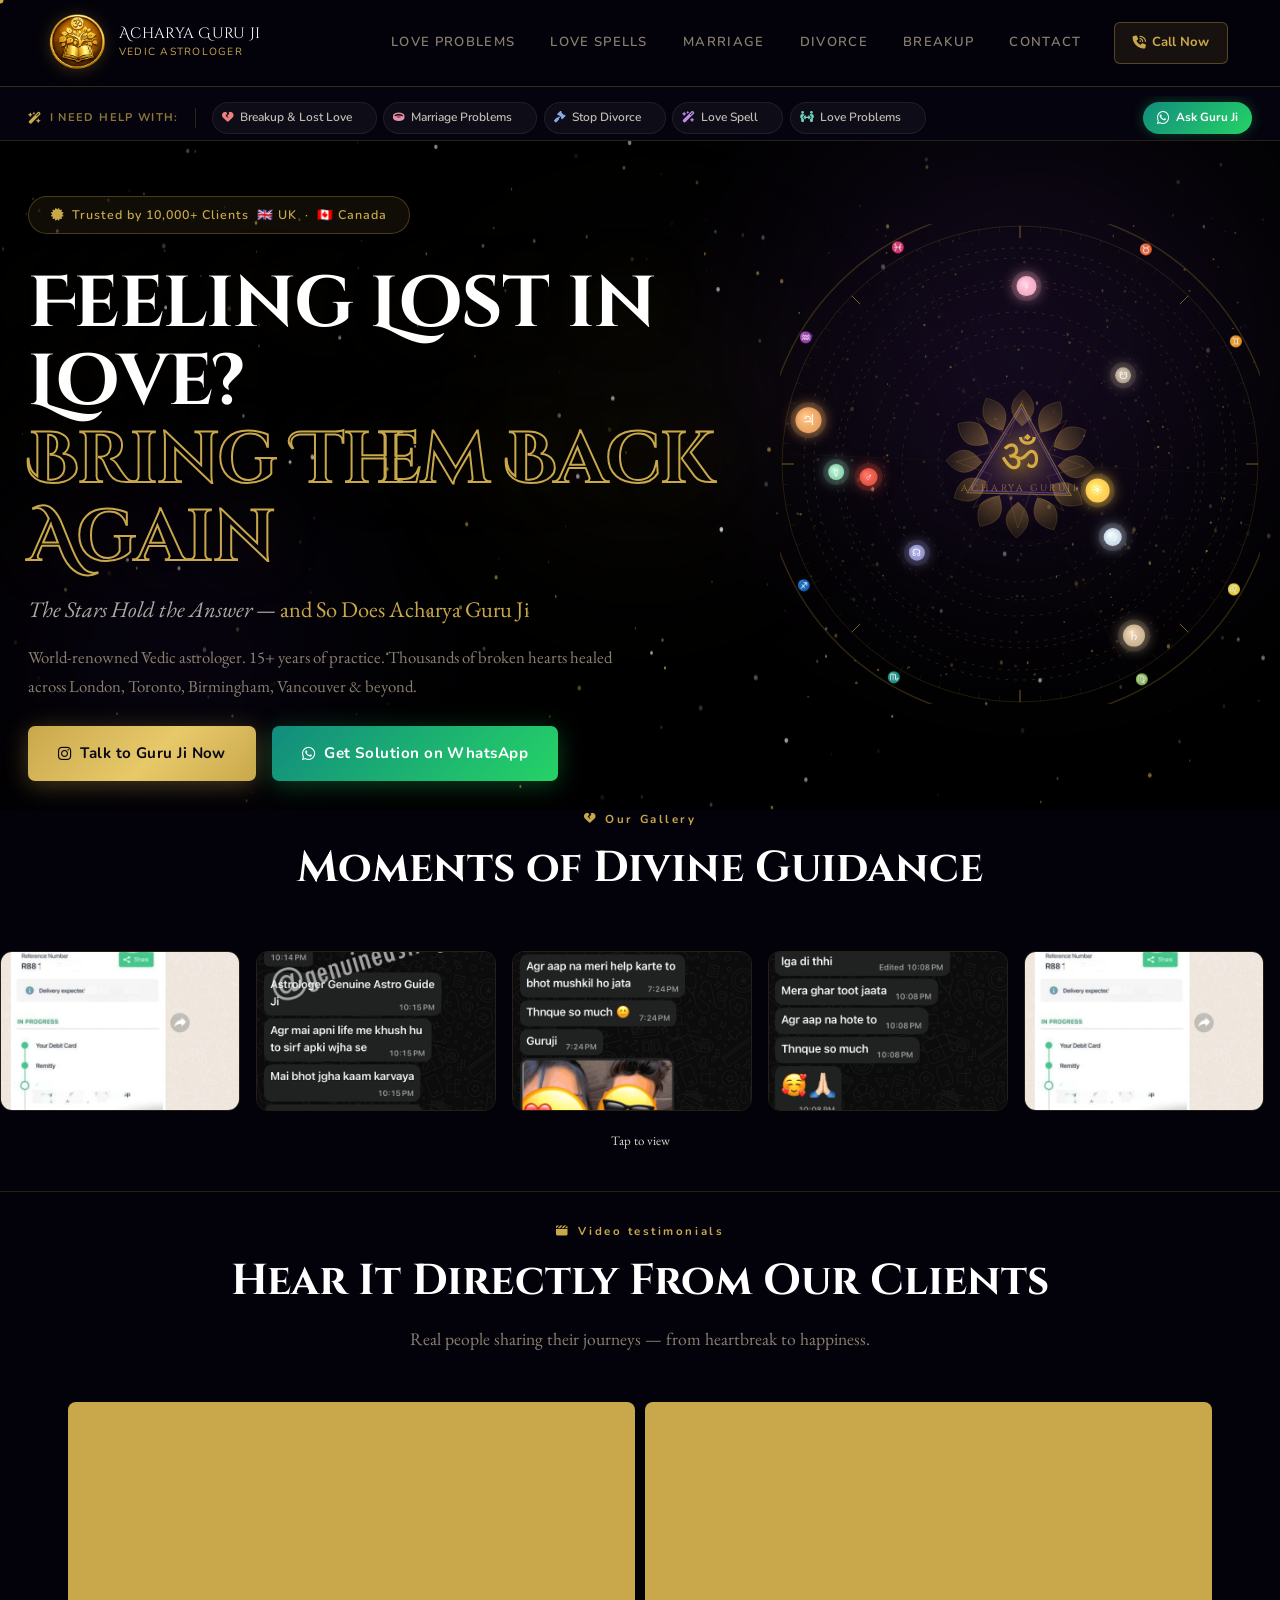
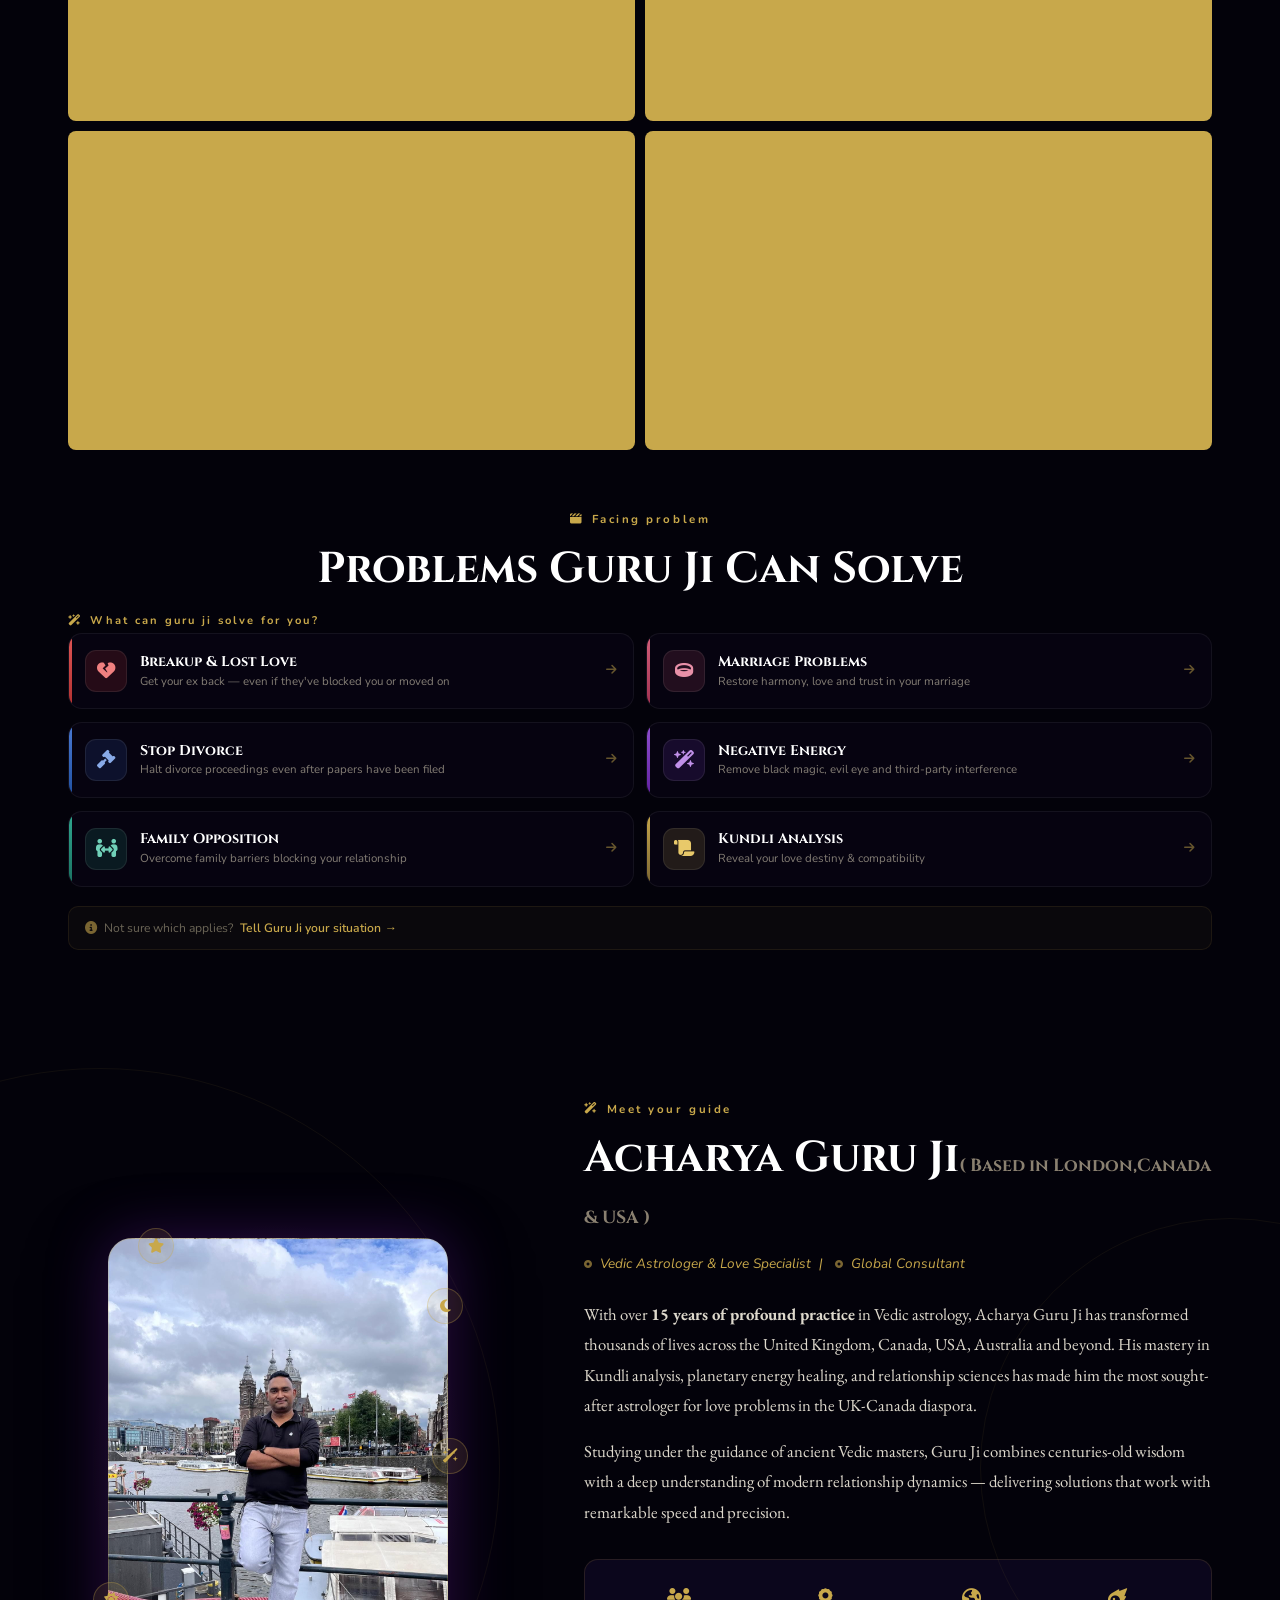
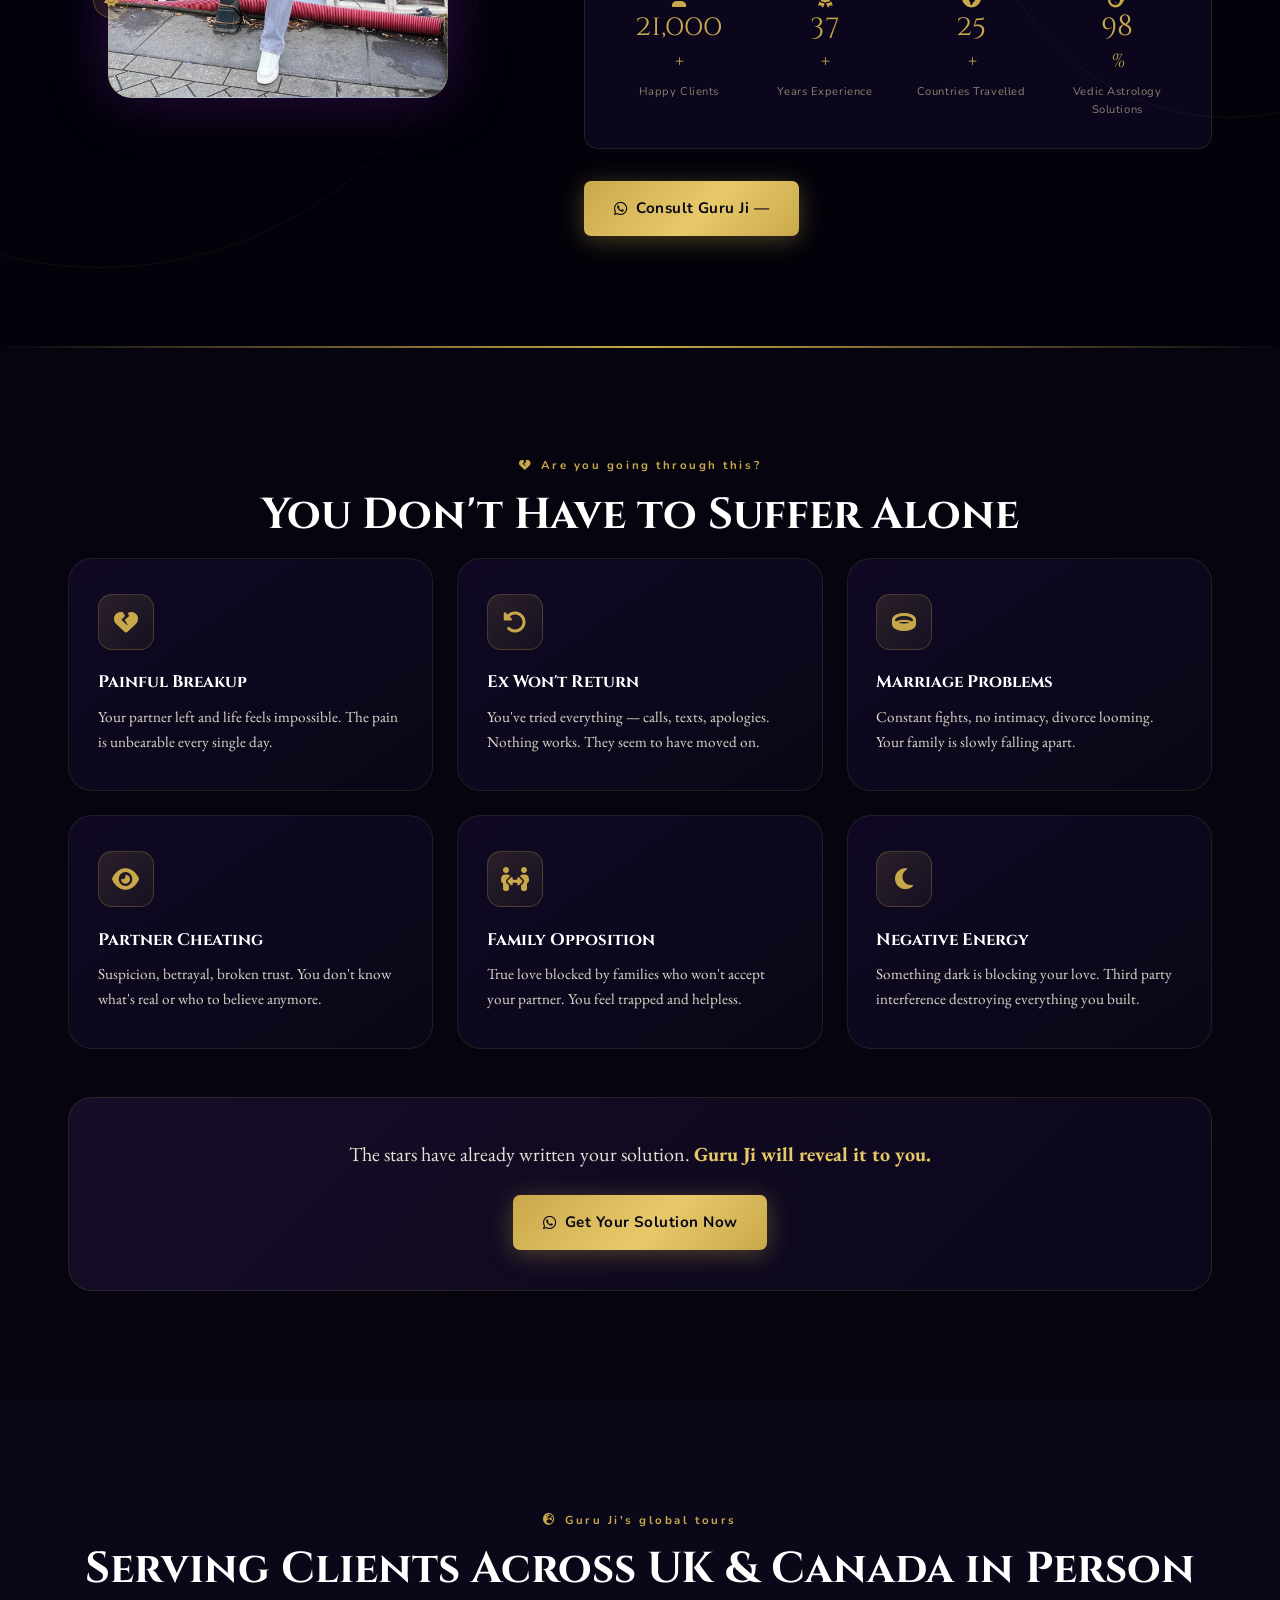
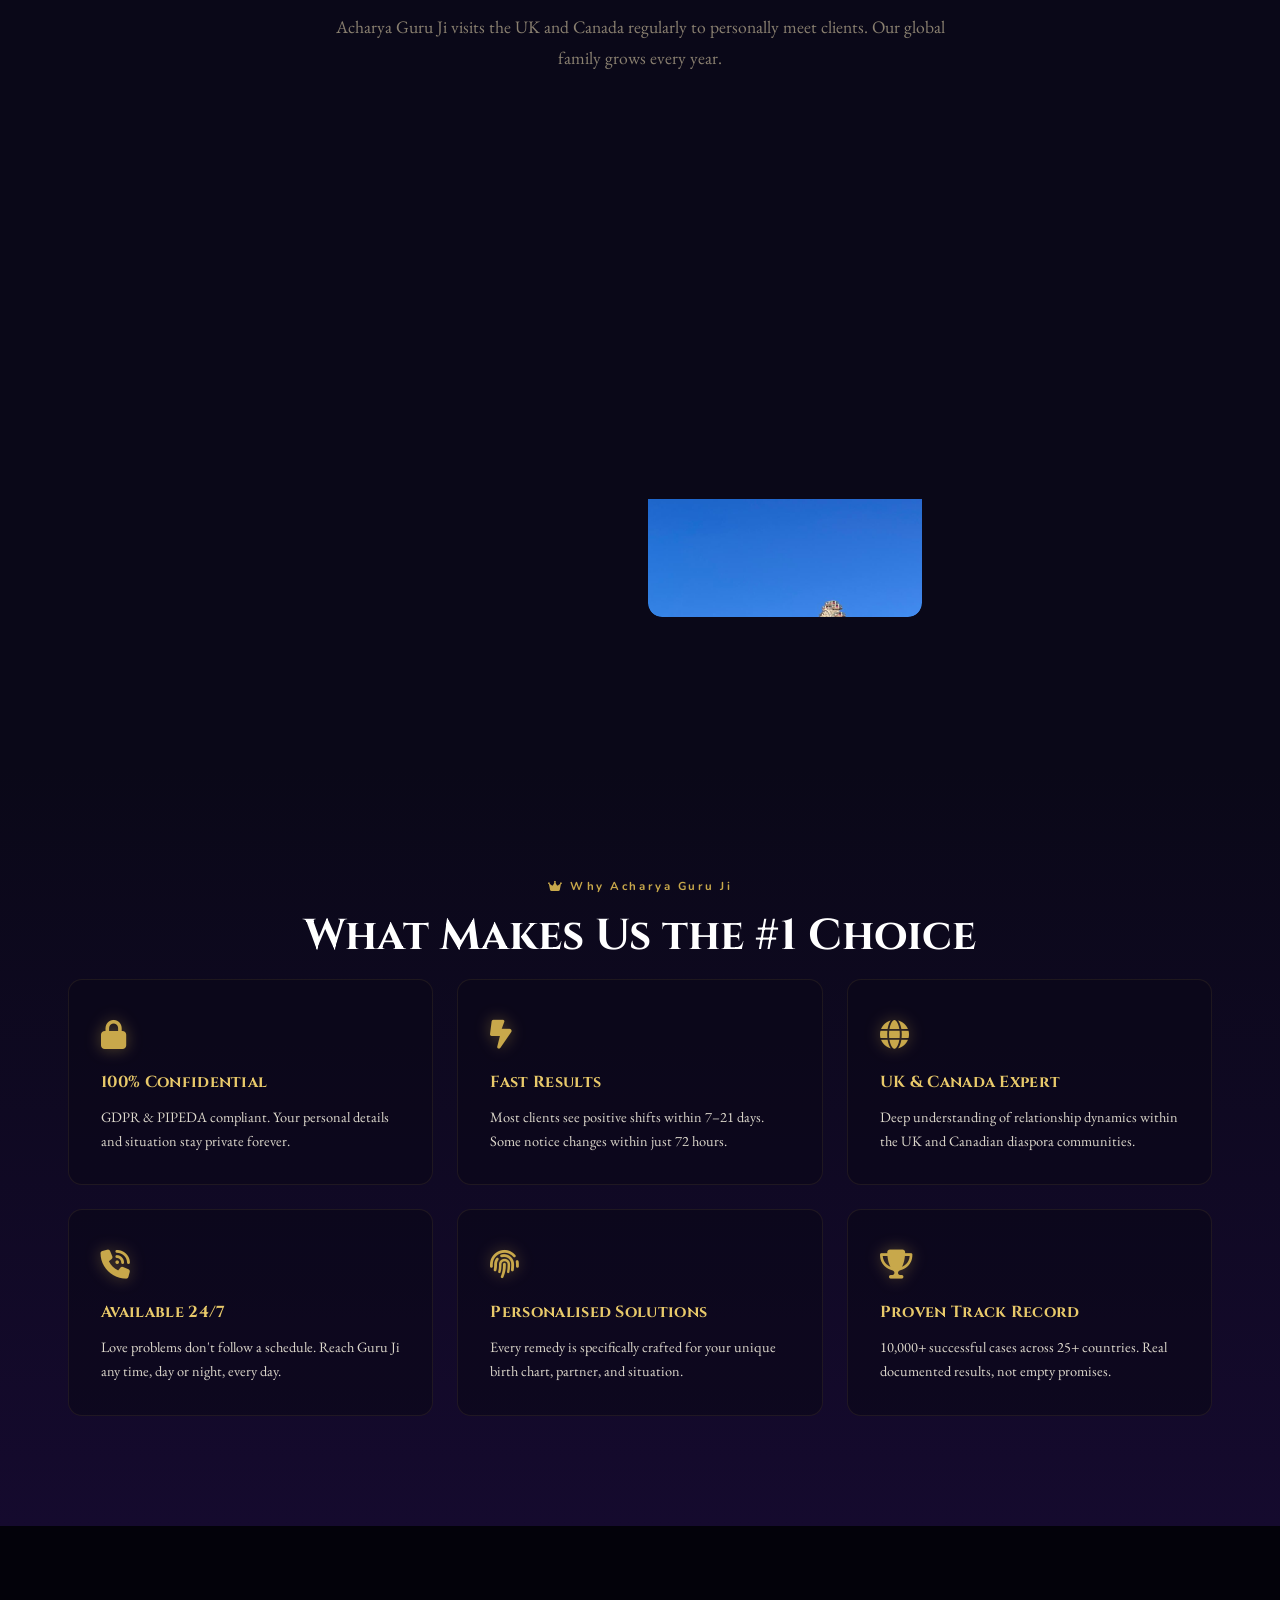
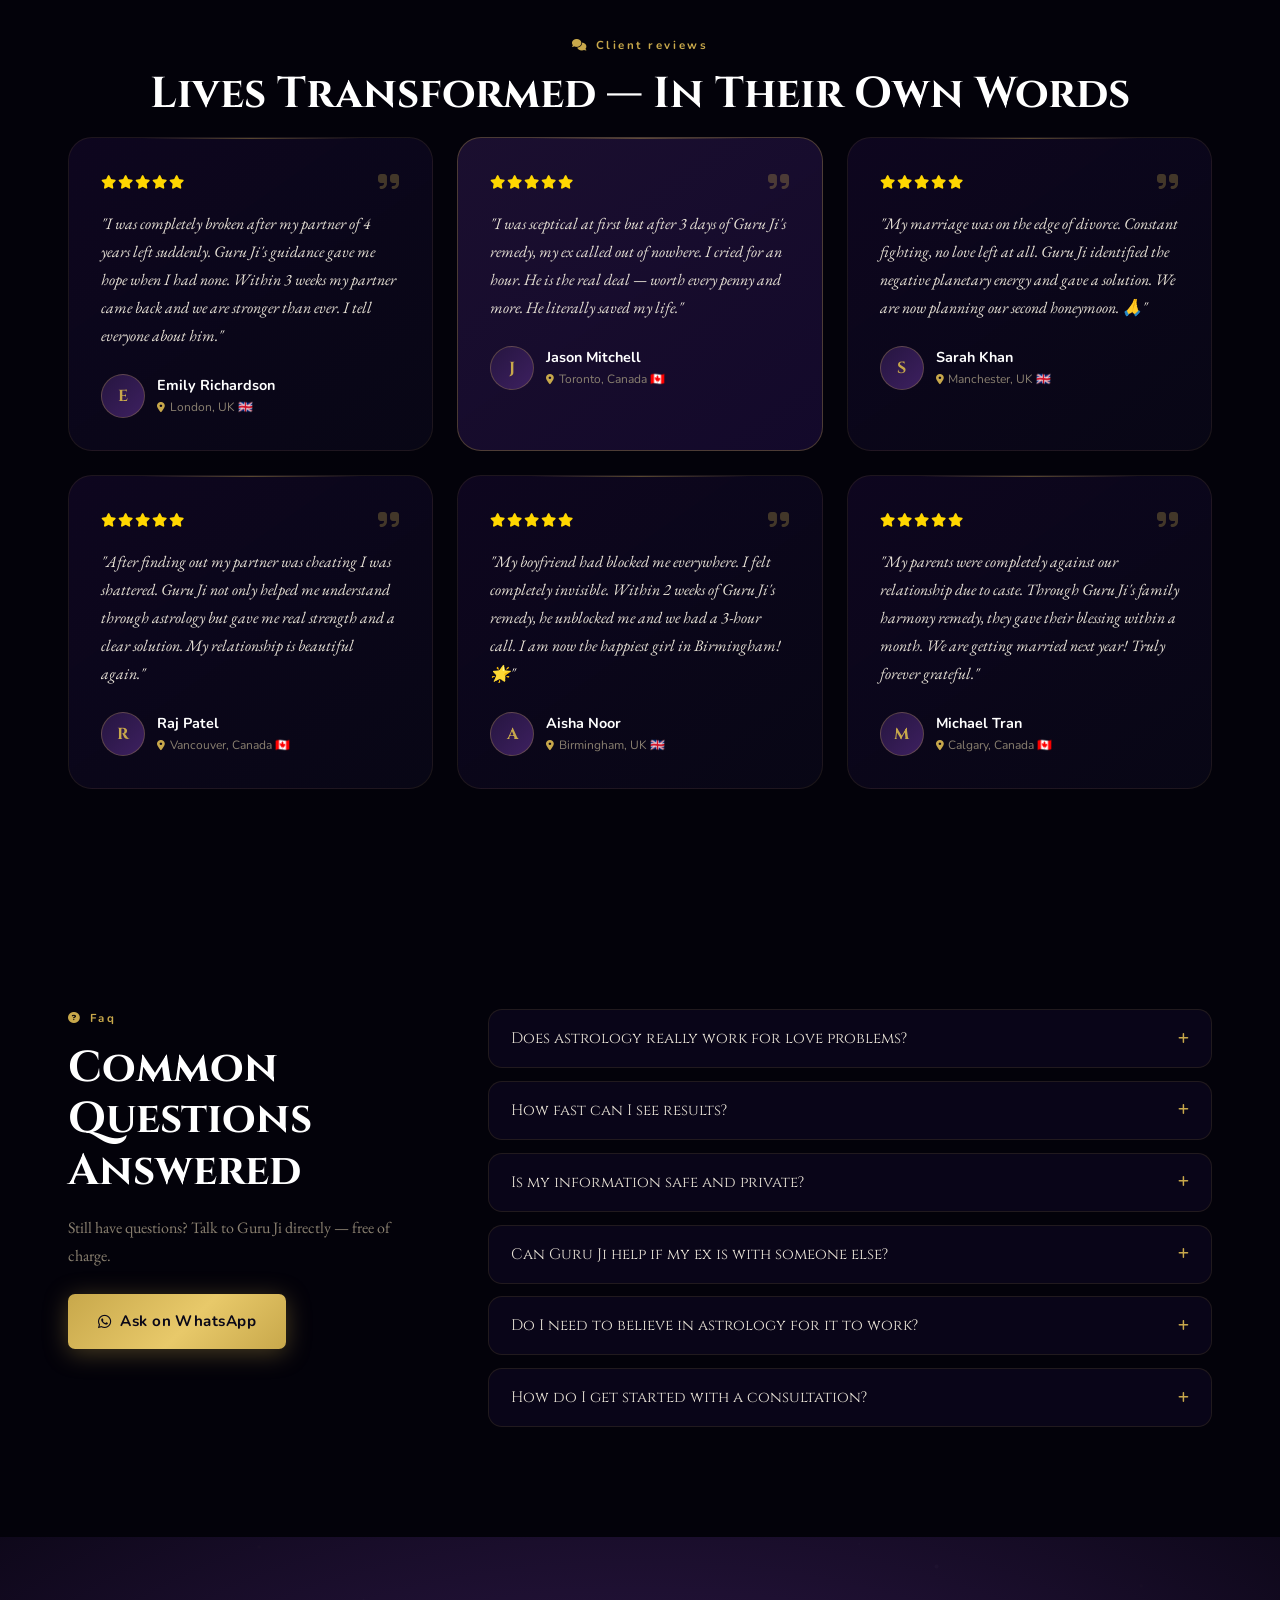
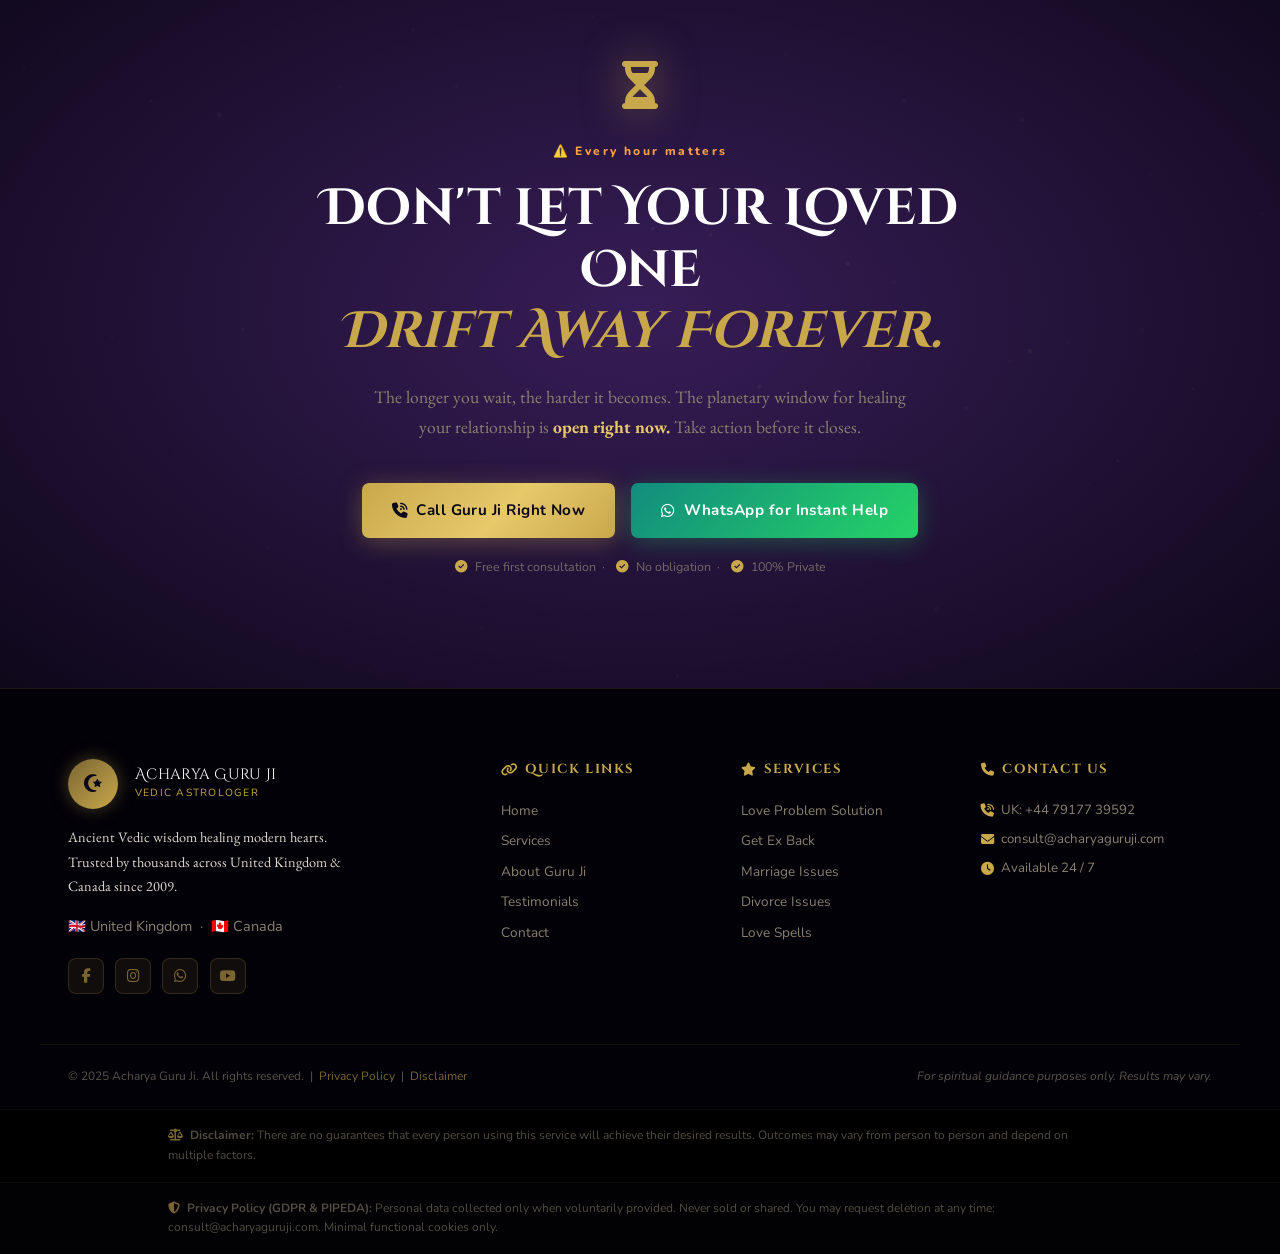
==== commit 6b52371b: "final comit before" ====
--- a/index.html
+++ b/index.html
@@ -32,7 +32,9 @@
   <header class="site-header" id="siteHeader">
     <div class="header-inner">
       <a href="#" class="logo">
-        <div class="logo-emblem"><i class="fa-solid fa-star-and-crescent"></i></div>
+        <div class="logo-emblem">
+          <img src="./assets/LOGO NEW ACHARYA 3RD.png" alt="Acharya ji logo">
+        </div>
         <div class="logo-text">
           <span class="logo-main">Acharya Guru Ji</span>
           <span class="logo-sub">Vedic Astrologer</span>
@@ -40,11 +42,11 @@
       </a>
       <nav class="main-nav">
         <!-- <a href="#">Home</a> -->
-        <a href="love-problem.html" style="color:var(--gold)">Love Problems</a>
-        <a href="love-spell.html">Love Spells</a>
-        <a href="marriage.html">Marriage</a>
-        <a href="divorce.html">Divorce</a>
-        <a href="breakup.html">Breakup</a>
+        <a href="./services/love-problem.html" style="color:var(--gold)">Love Problems</a>
+        <a href="./services/love-spell.html">Love Spells</a>
+        <a href="./services/marriage.html">Marriage</a>
+        <a href="./services/divorce.html">Divorce</a>
+        <a href="./services/breakup.html">Breakup</a>
         <a href="#contact">Contact</a>
       </nav>
       <a href="tel:+447917739592" class="header-call">
@@ -60,11 +62,11 @@
   <div class="mobile-nav" id="mobileNav">
     <button class="mob-close" onclick="closeMobileNav()"><i class="fa-solid fa-xmark"></i></button>
     <!-- <a href="#" onclick="closeMobileNav()">Home</a> -->
-    <a href="love.html" onclick="closeMobileNav()">Love Problems</a>
-    <a href="love-spell.html" onclick="closeMobileNav()">Love Spells</a>
-    <a href="marriage.html" onclick="closeMobileNav()">Marriage Problems</a>
-    <a href="divorce.html" onclick="closeMobileNav()">Divorce Problems</a>
-    <a href="breakup.html" onclick="closeMobileNav()">Breakup Problems</a>
+    <a href="./services/love-problem.html" onclick="closeMobileNav()">Love Problems</a>
+    <a href="./services/love-spell.html" onclick="closeMobileNav()">Love Spells</a>
+    <a href="./services/marriage.html" onclick="closeMobileNav()">Marriage Problems</a>
+    <a href="./services/divorce.html" onclick="closeMobileNav()">Divorce Problems</a>
+    <a href="./services/breakup.html" onclick="closeMobileNav()">Breakup Problems</a>
     <a href="#contact" onclick="closeMobileNav()">Contact</a>
     <a href="tel:+447917739592" class="mob-call"><i class="fa-solid fa-phone"></i> Call Now</a>
     <a href="https://wa.me/447917739592" class="mob-wa" target="_blank"><i class="fa-brands fa-whatsapp"></i>
@@ -182,8 +184,8 @@
           Toronto, Birmingham, Vancouver &amp; beyond.
         </p>
         <div class="hero-ctas">
-          <a href="tel:+447917739592" class="btn-primary-hero">
-            <i class="fa-solid fa-phone-volume"></i> Talk to Guru Ji Now
+          <a href="https://www.instagram.com/astro_gurujiii" class="btn-primary-hero">
+            <i class="fa-brands fa-instagram"></i> Talk to Guru Ji Now
           </a>
           <a href="https://wa.me/447917739592?text=Hello%20Acharya%20Guru%20Ji%2C%20I%20need%20help%20with%20my%20love%20problem"
             target="_blank" class="btn-wa-hero">
--- a/style.css
+++ b/style.css
@@ -1665,27 +1665,27 @@
 
 .g2 {
   background: linear-gradient(145deg, #1a3a1a, #2a6030, #c8a84b22);
-  background-image: url('/assets/gallery/img-r-1.jpg');
+  background-image: url('./assets/gallery/img-r-1.jpg');
 }
 
 .g3 {
   background: linear-gradient(145deg, #2a1a3a, #5a2070, #c8a84b22);
-  background-image: url('/assets/gallery/img-c-1.jpg');
+  background-image: url('./assets/gallery/img-c-1.jpg');
 }
 
 .g4 {
   background: linear-gradient(145deg, #3a1a0a, #7a4020, #c8a84b22);
-  background-image: url('/assets/gallery/img-c-2.jpg');
+  background-image: url('./assets/gallery/img-c-2.jpg');
 }
 
 .g5 {
   background: linear-gradient(145deg, #0a2030, #104060, #c8a84b22);
-  background-image: url('/assets/gallery/img-c-3.jpg');
+  background-image: url('./assets/gallery/img-c-3.jpg');
 }
 
 .g6 {
   background: linear-gradient(145deg, #1a2a1a, #306030, #c8a84b22);
-  background-image: url('/assets/gallery/img-c-4.jpg');
+  background-image: url('./assets/gallery/img-c-4.jpg');
 }
 
 .gal-bg {
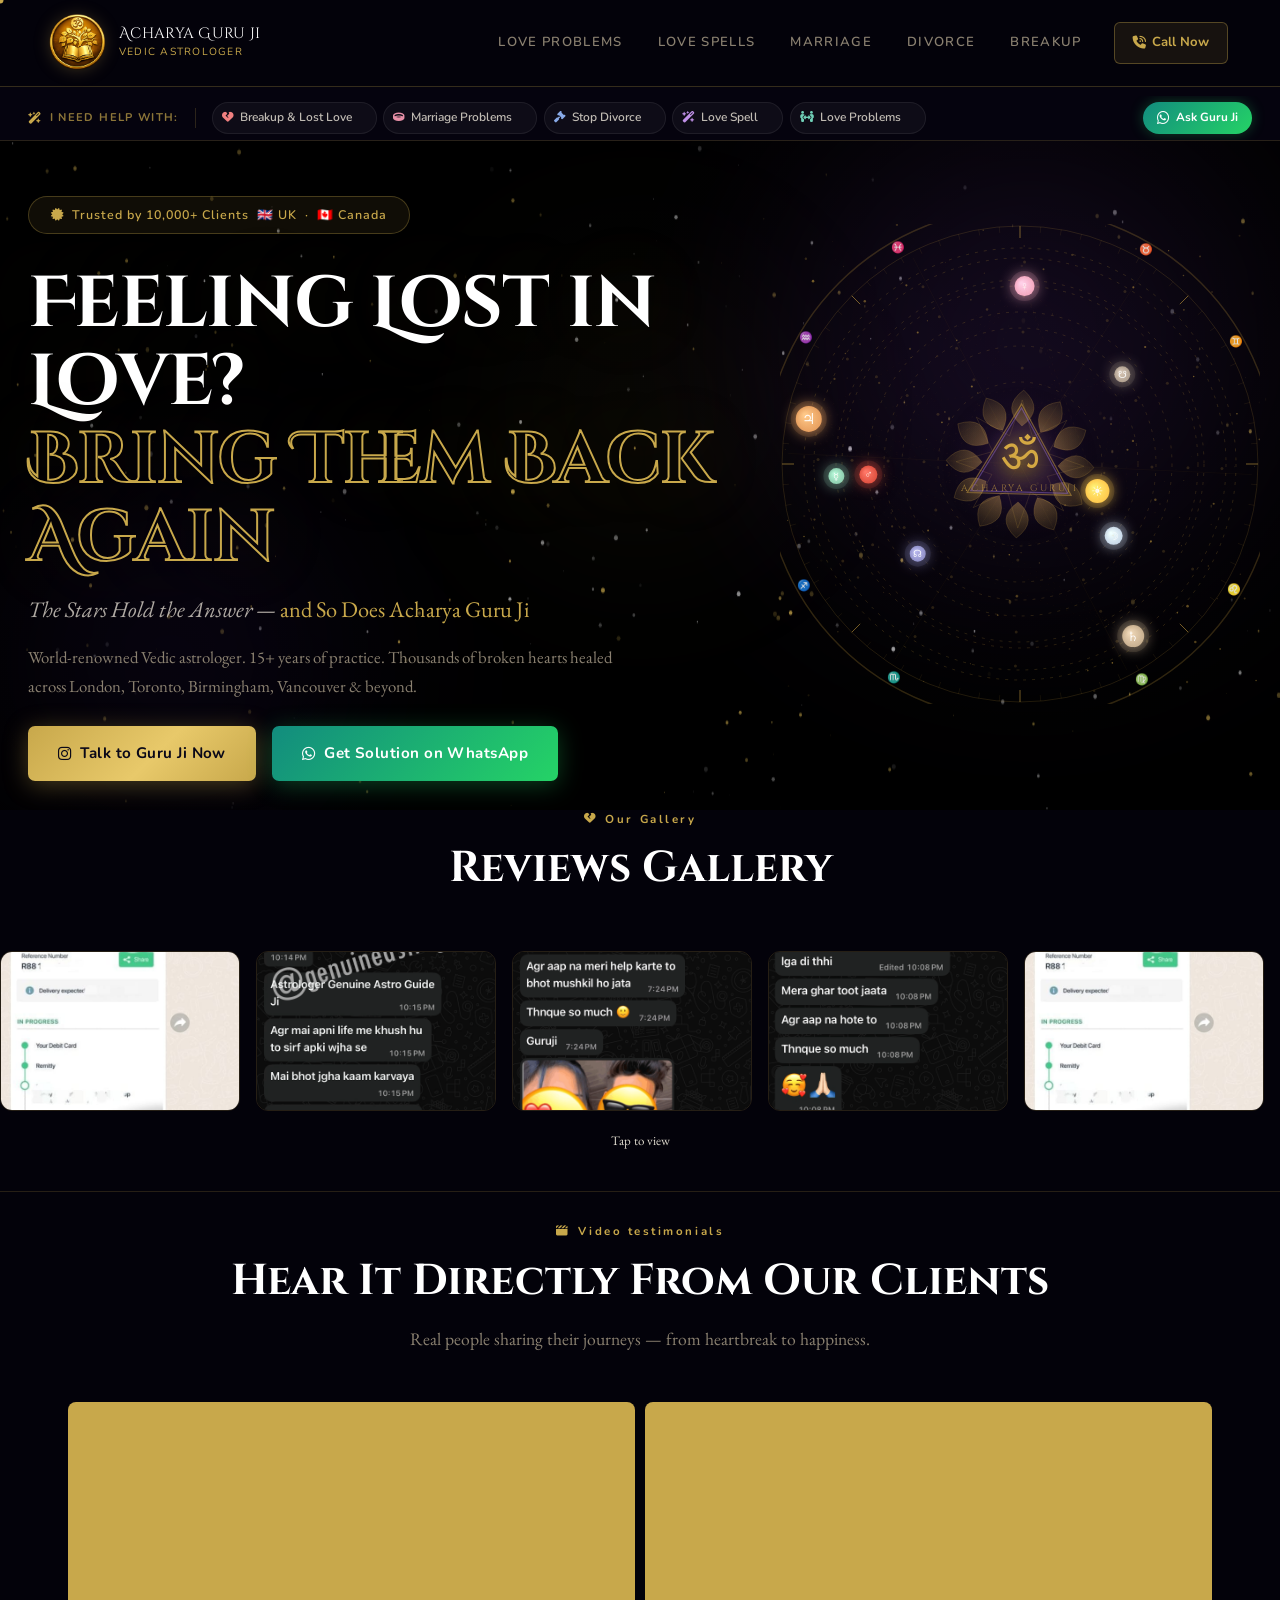
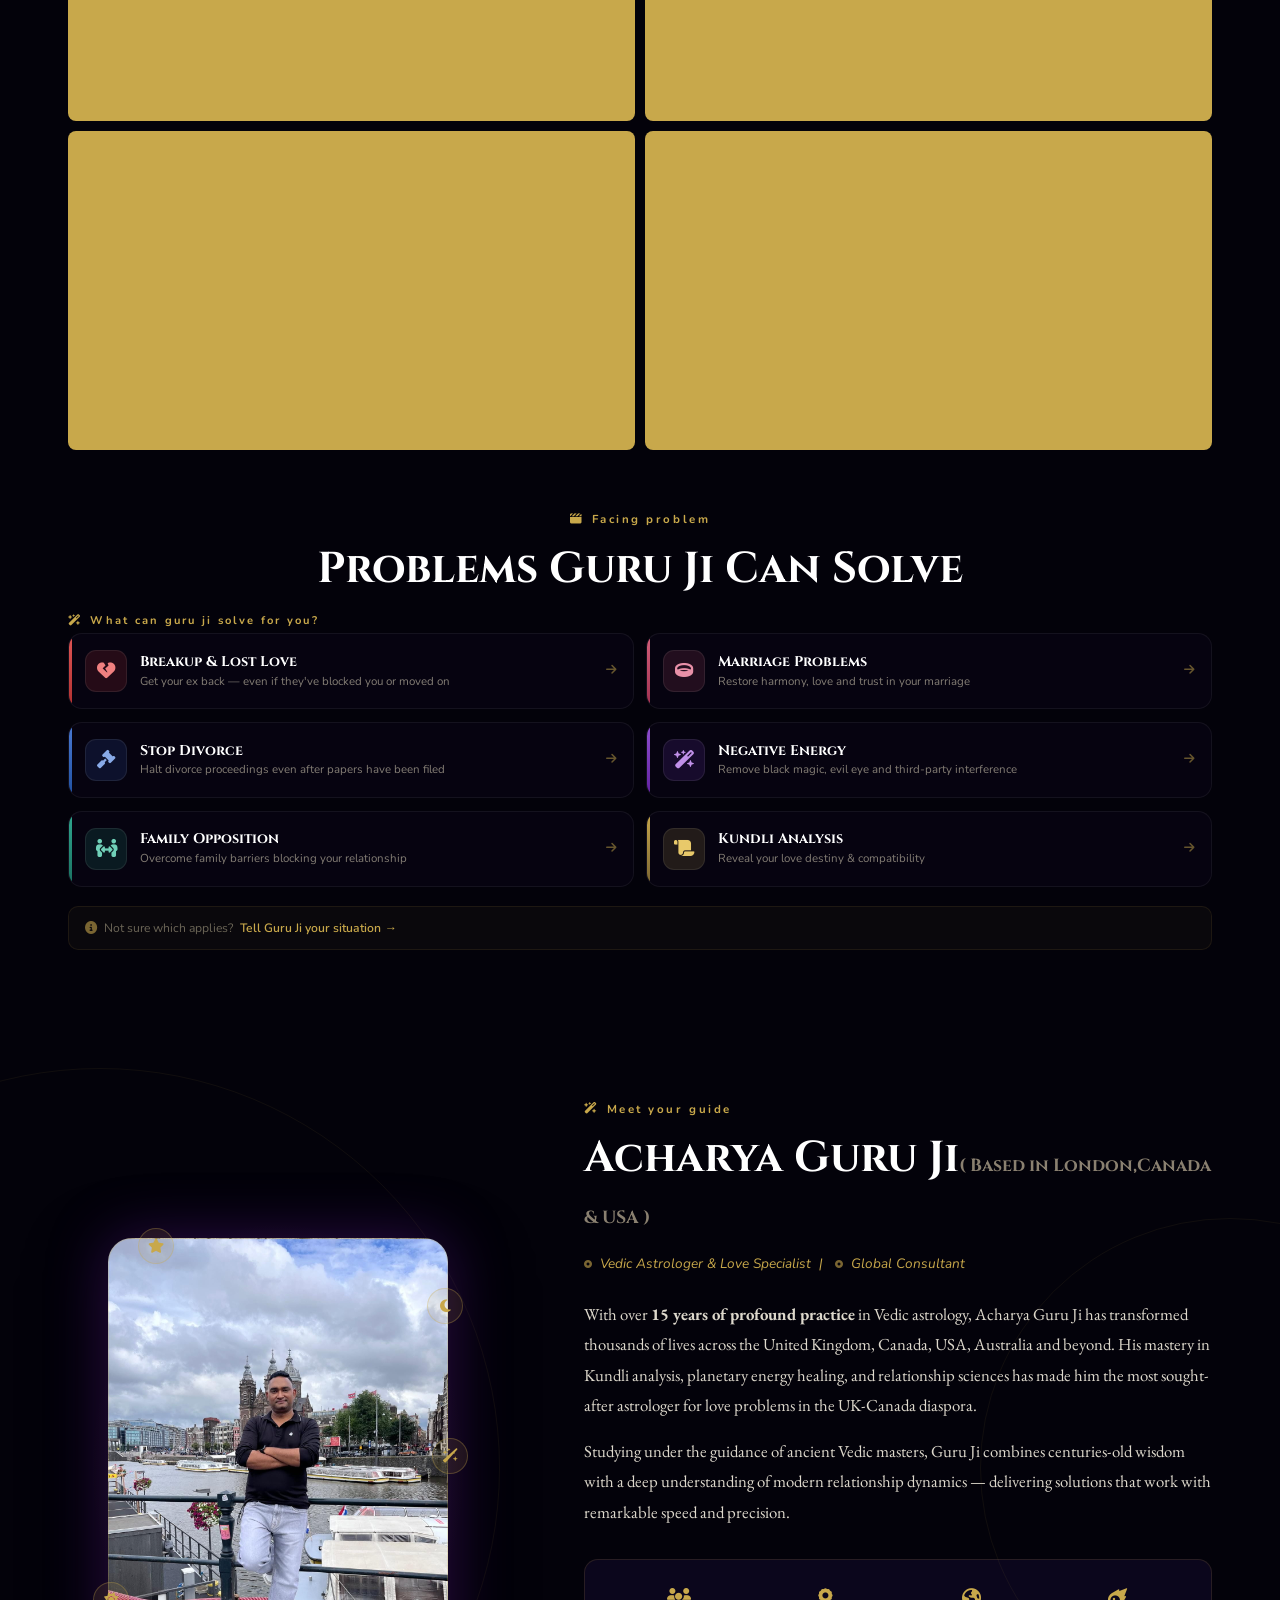
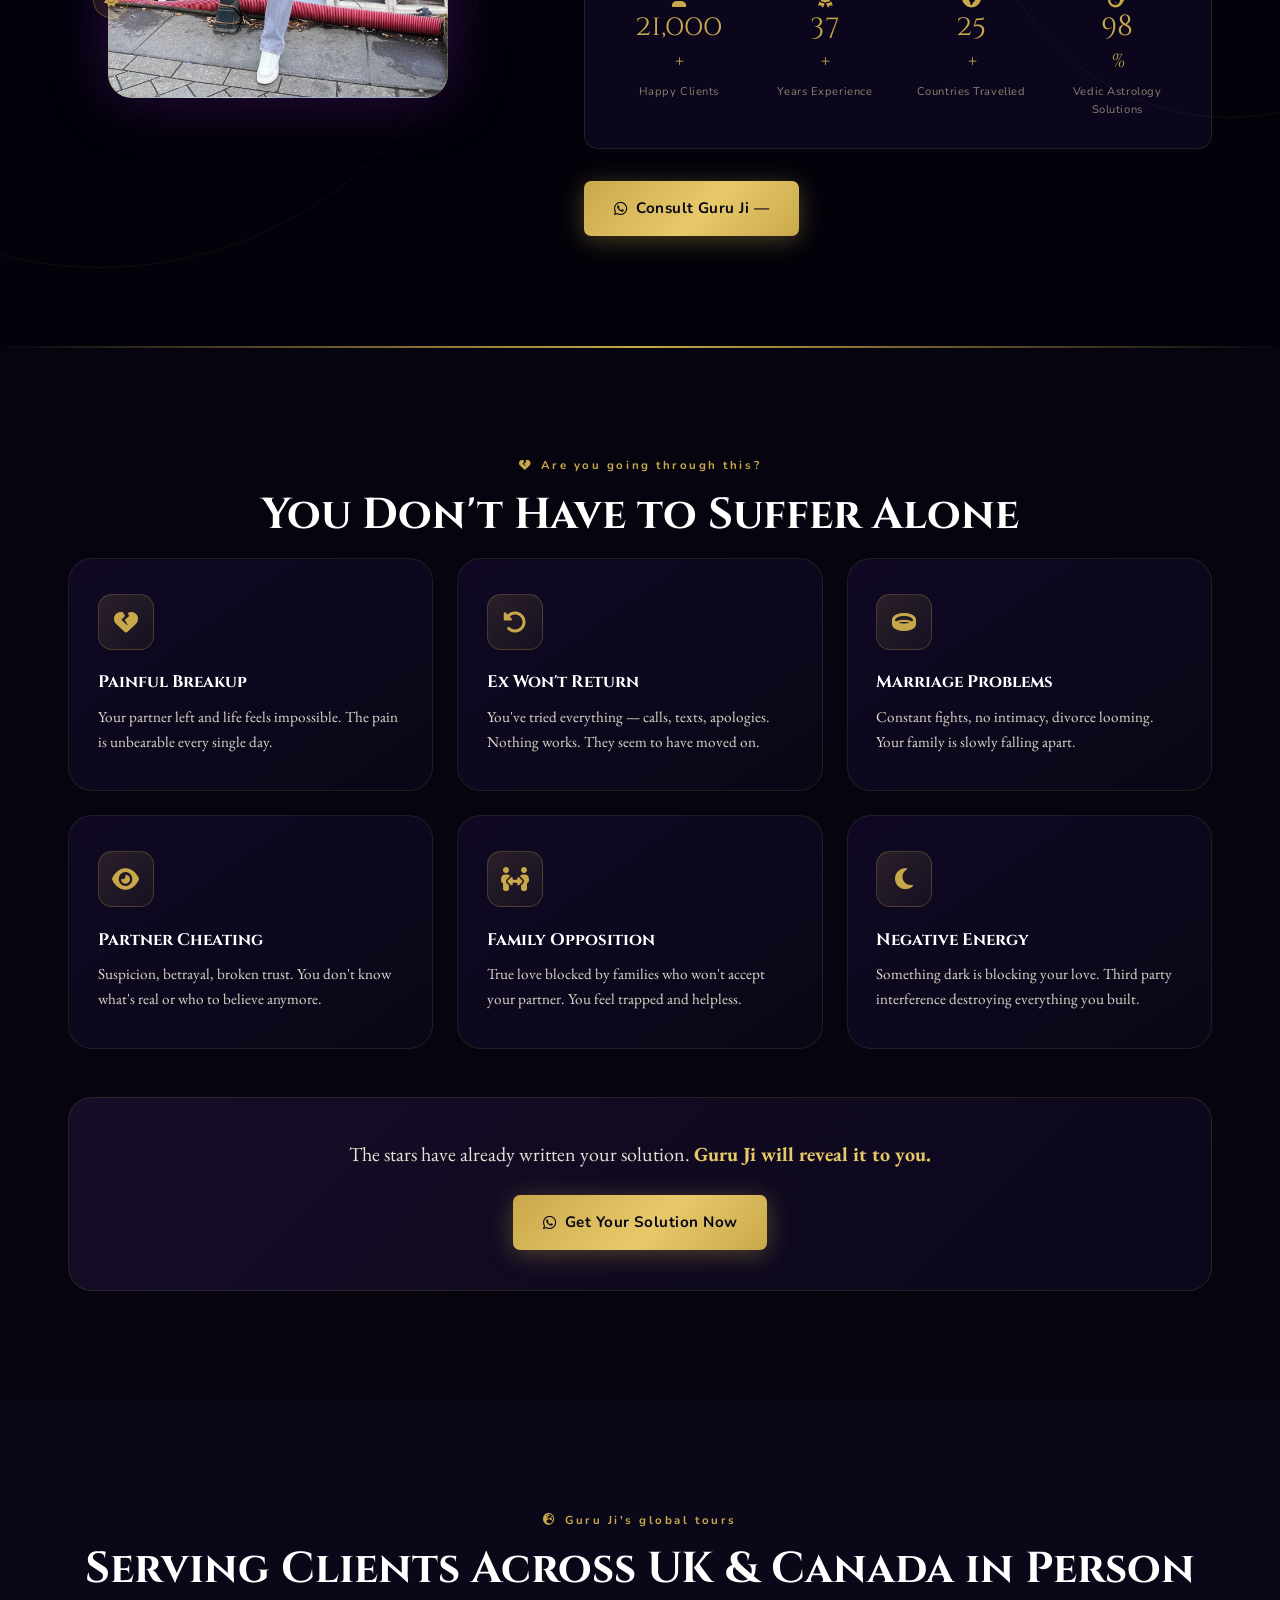
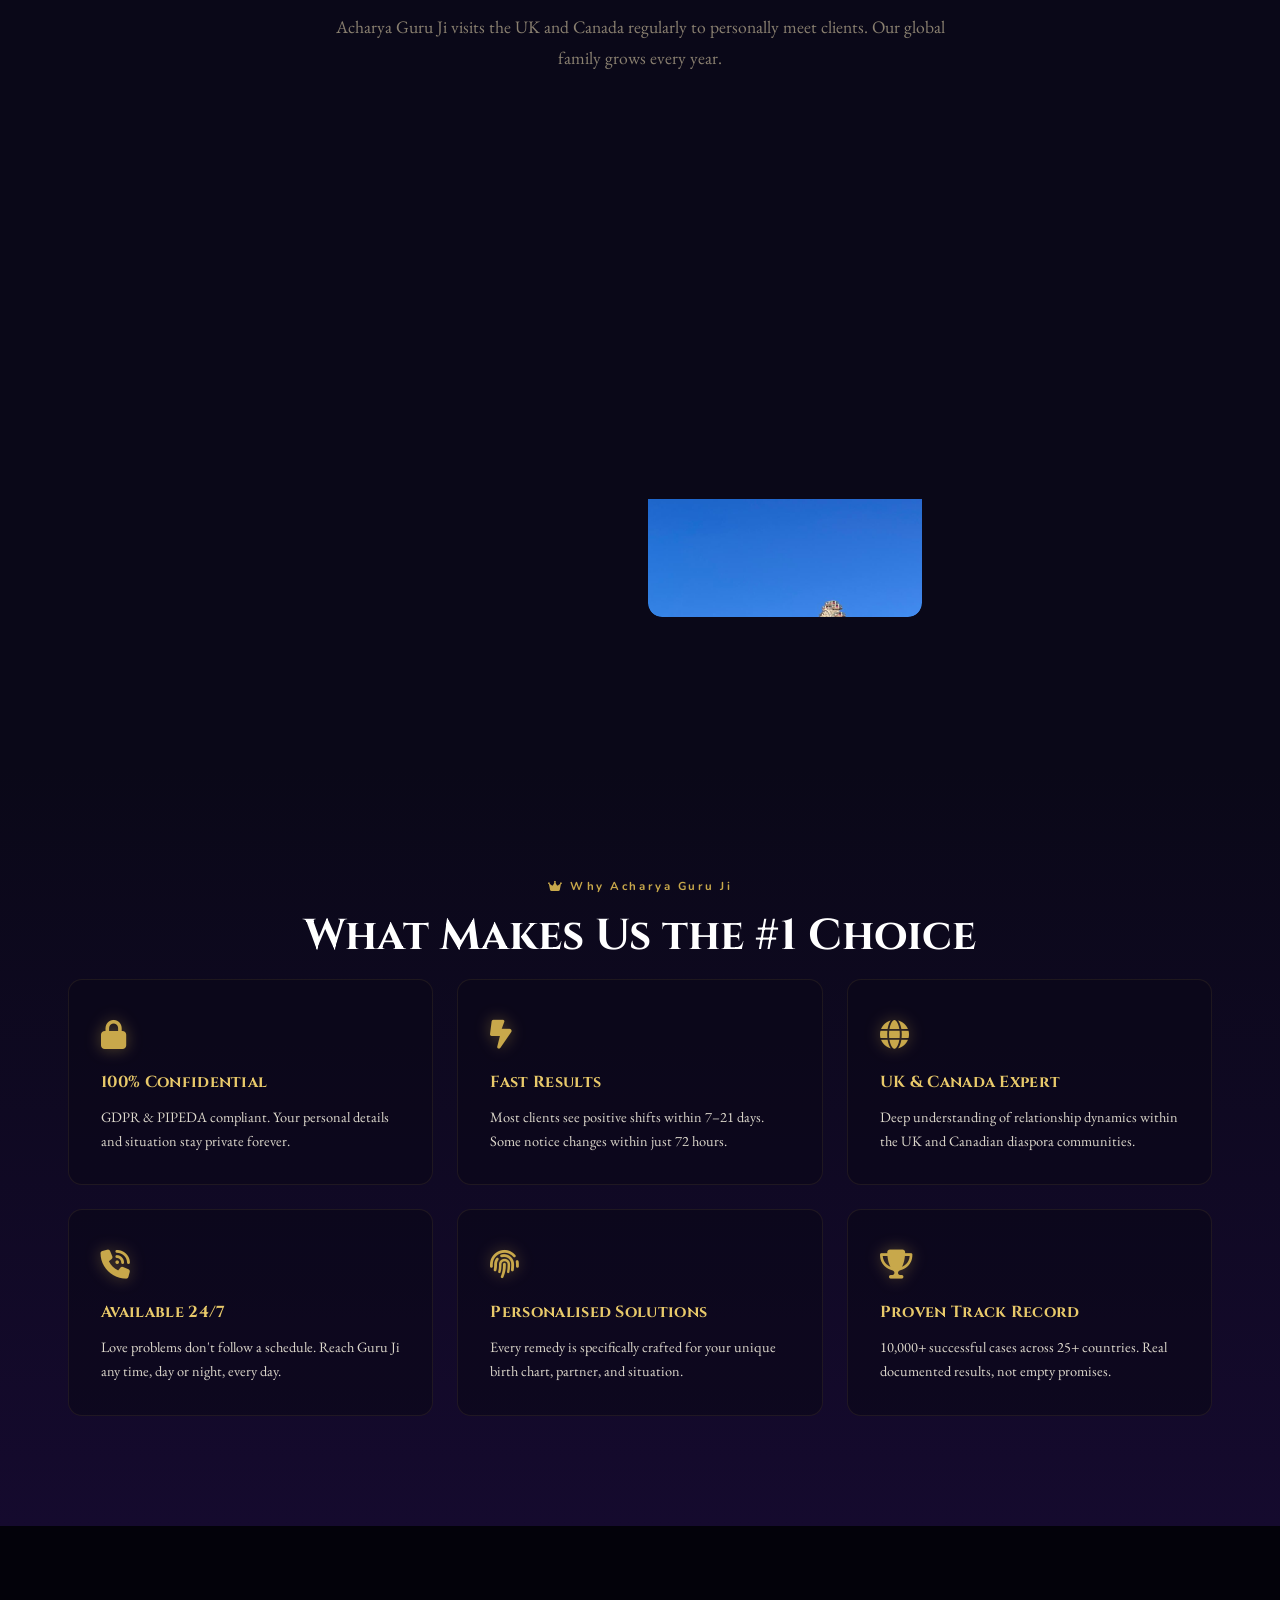
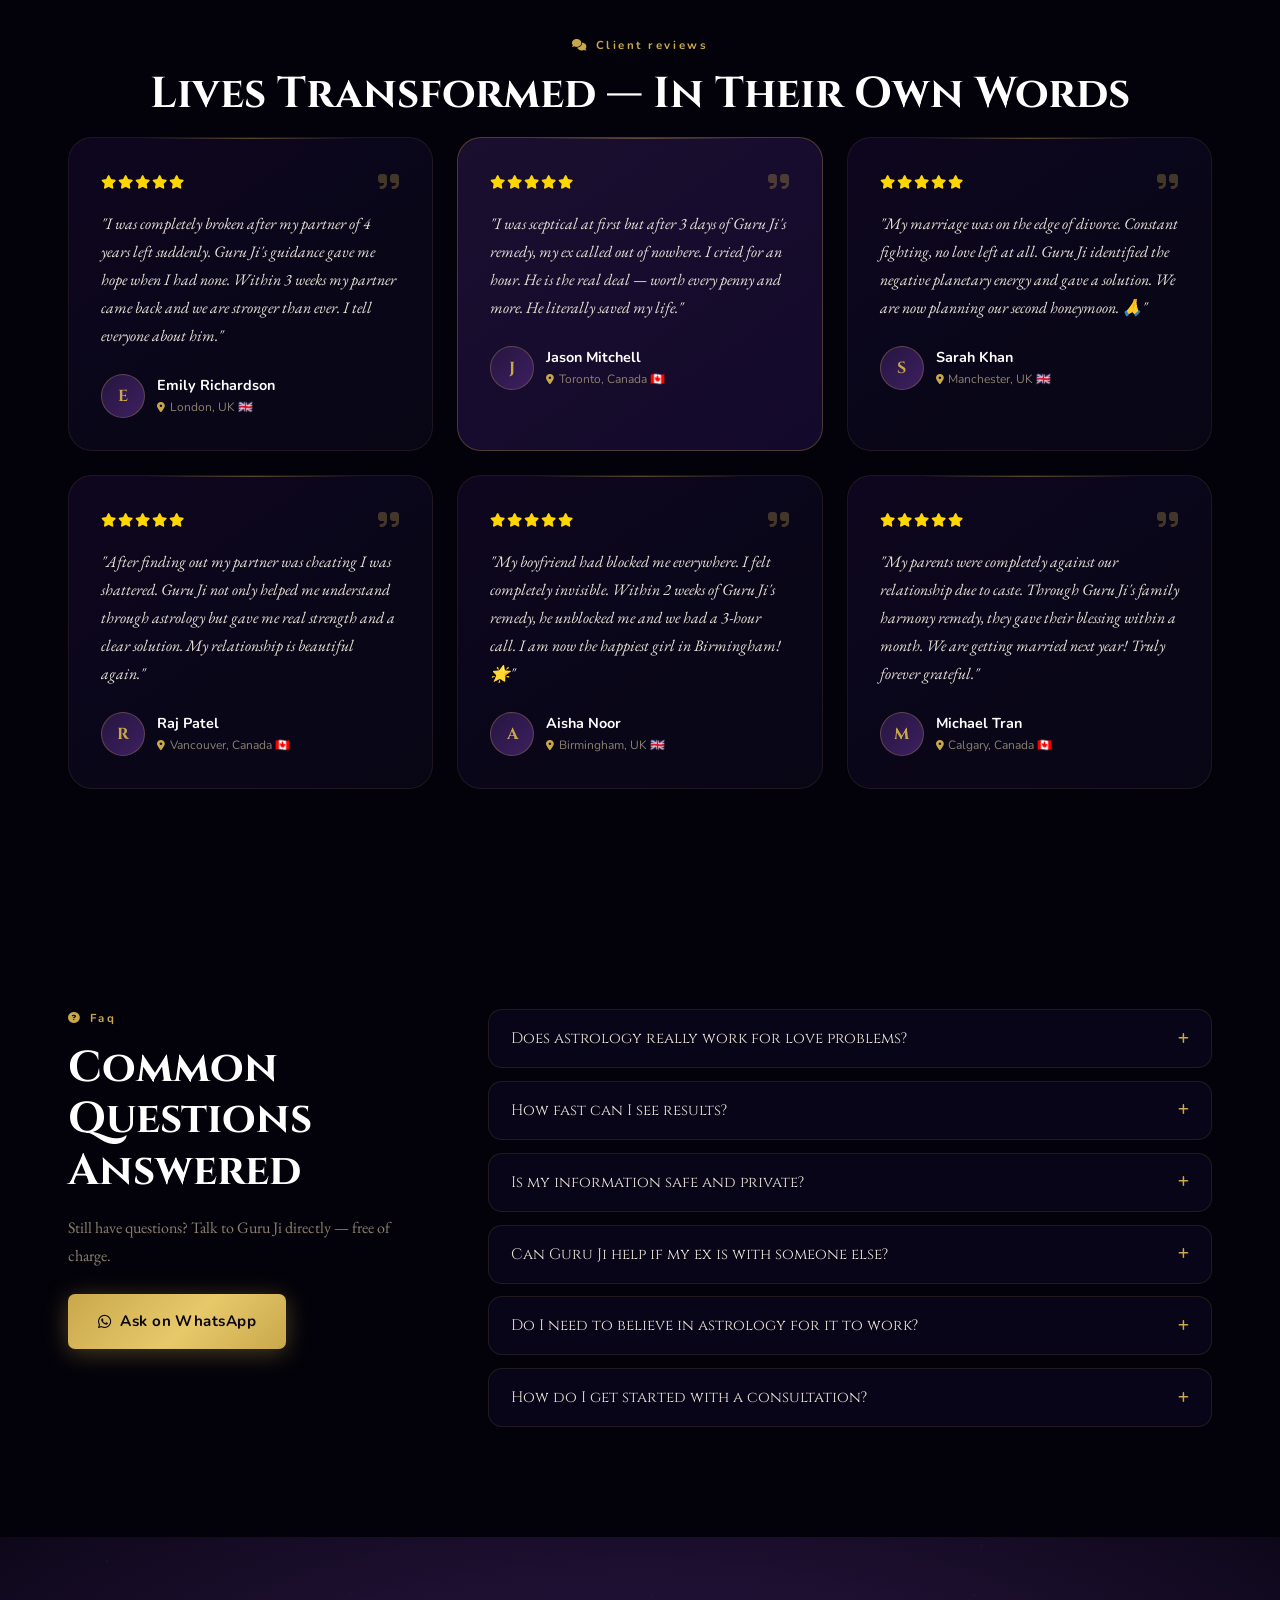
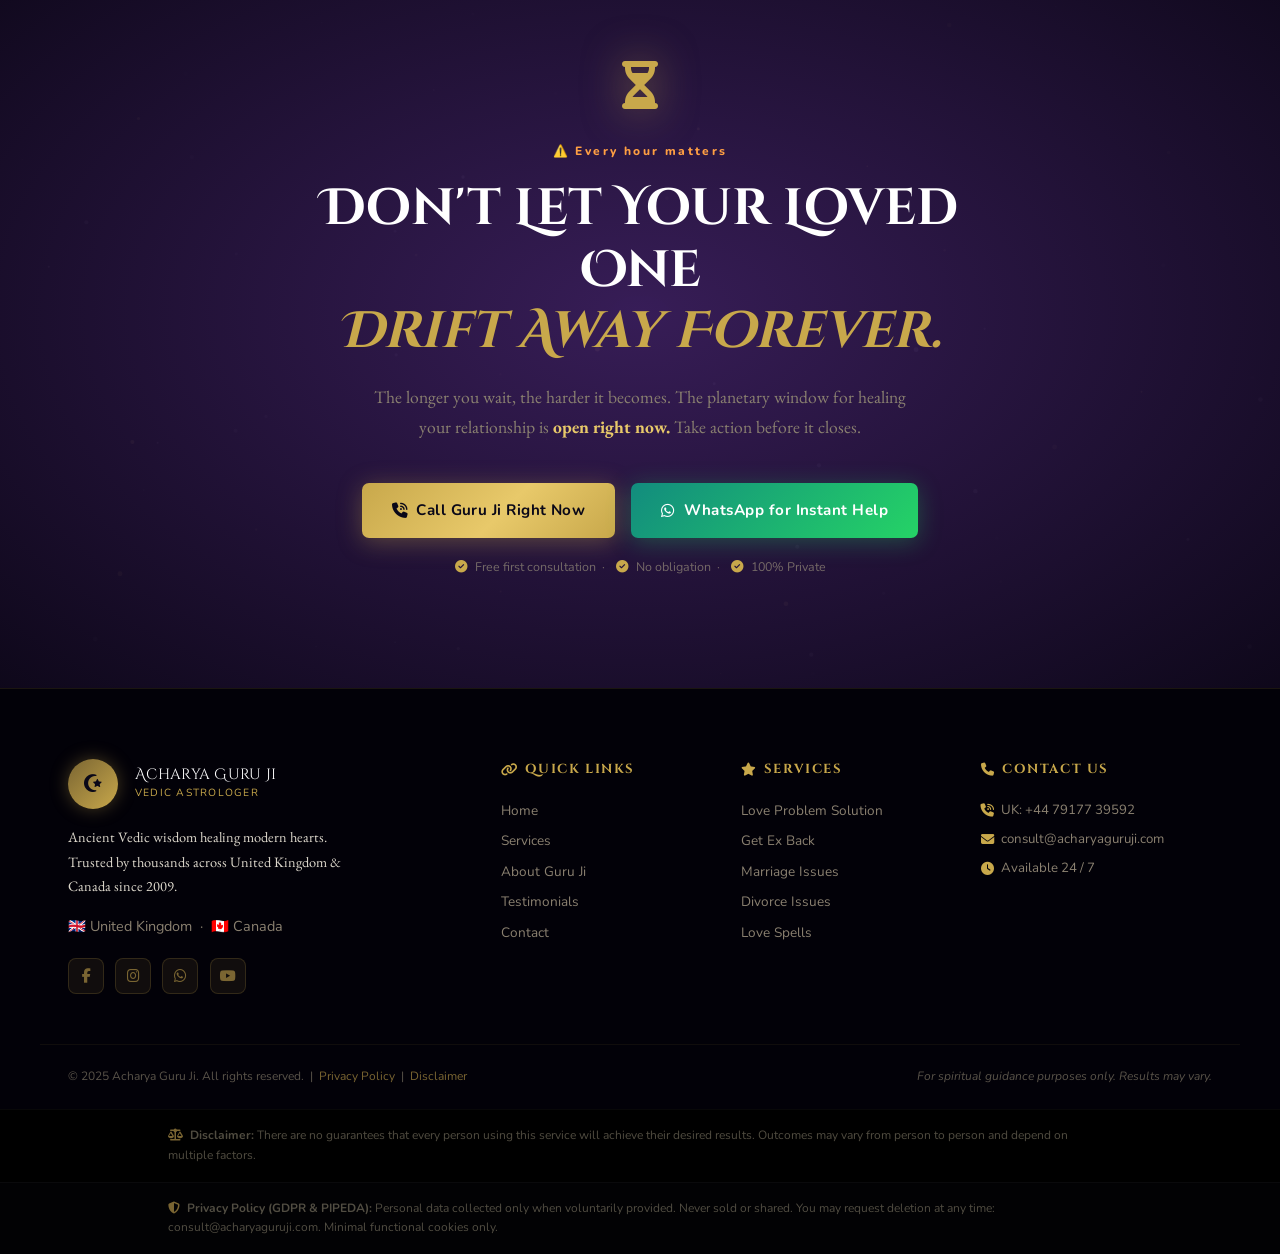
==== commit 81a35c7e: "final commit" ====
--- a/index.html
+++ b/index.html
@@ -47,7 +47,7 @@
         <a href="./services/marriage.html">Marriage</a>
         <a href="./services/divorce.html">Divorce</a>
         <a href="./services/breakup.html">Breakup</a>
-        <a href="#contact">Contact</a>
+        <!-- <a href="#contact">Contact</a> -->
       </nav>
       <a href="tel:+447917739592" class="header-call">
         <i class="fa-solid fa-phone-volume"></i><span>Call Now</span>
@@ -67,7 +67,7 @@
     <a href="./services/marriage.html" onclick="closeMobileNav()">Marriage Problems</a>
     <a href="./services/divorce.html" onclick="closeMobileNav()">Divorce Problems</a>
     <a href="./services/breakup.html" onclick="closeMobileNav()">Breakup Problems</a>
-    <a href="#contact" onclick="closeMobileNav()">Contact</a>
+    <!-- <a href="#contact" onclick="closeMobileNav()">Contact</a> -->
     <a href="tel:+447917739592" class="mob-call"><i class="fa-solid fa-phone"></i> Call Now</a>
     <a href="https://wa.me/447917739592" class="mob-wa" target="_blank"><i class="fa-brands fa-whatsapp"></i>
       WhatsApp</a>
@@ -241,7 +241,7 @@
       <h2 class="gs-title">Moments of <em>Divine Guidance</em></h2> -->
 
       <p class="eyebrow center"><i class="fa-solid fa-heart-crack"></i> Our Gallery</p>
-      <h2 class="sec-title center">Moments of Divine Guidance</h2>
+      <h2 class="sec-title center">Reviews Gallery</h2>
 
       <div class="gold-divider"></div>
     </div>
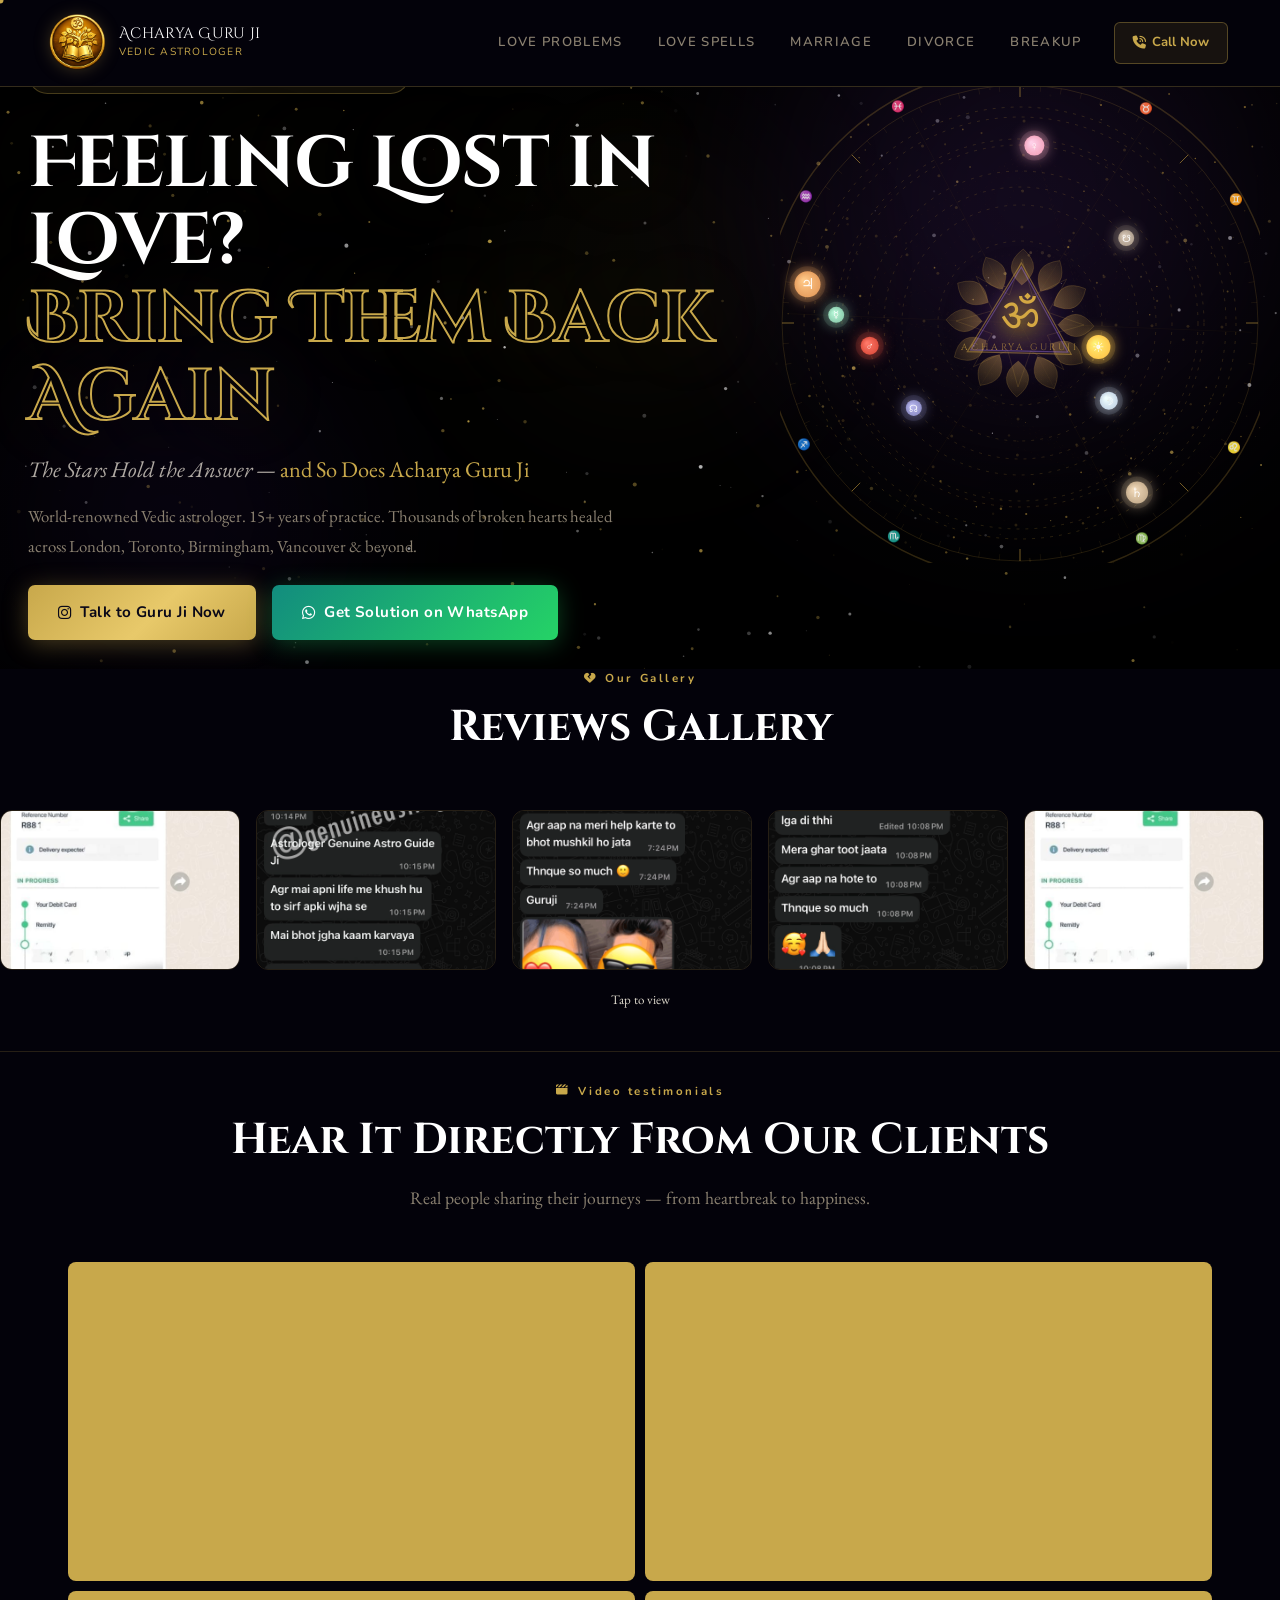
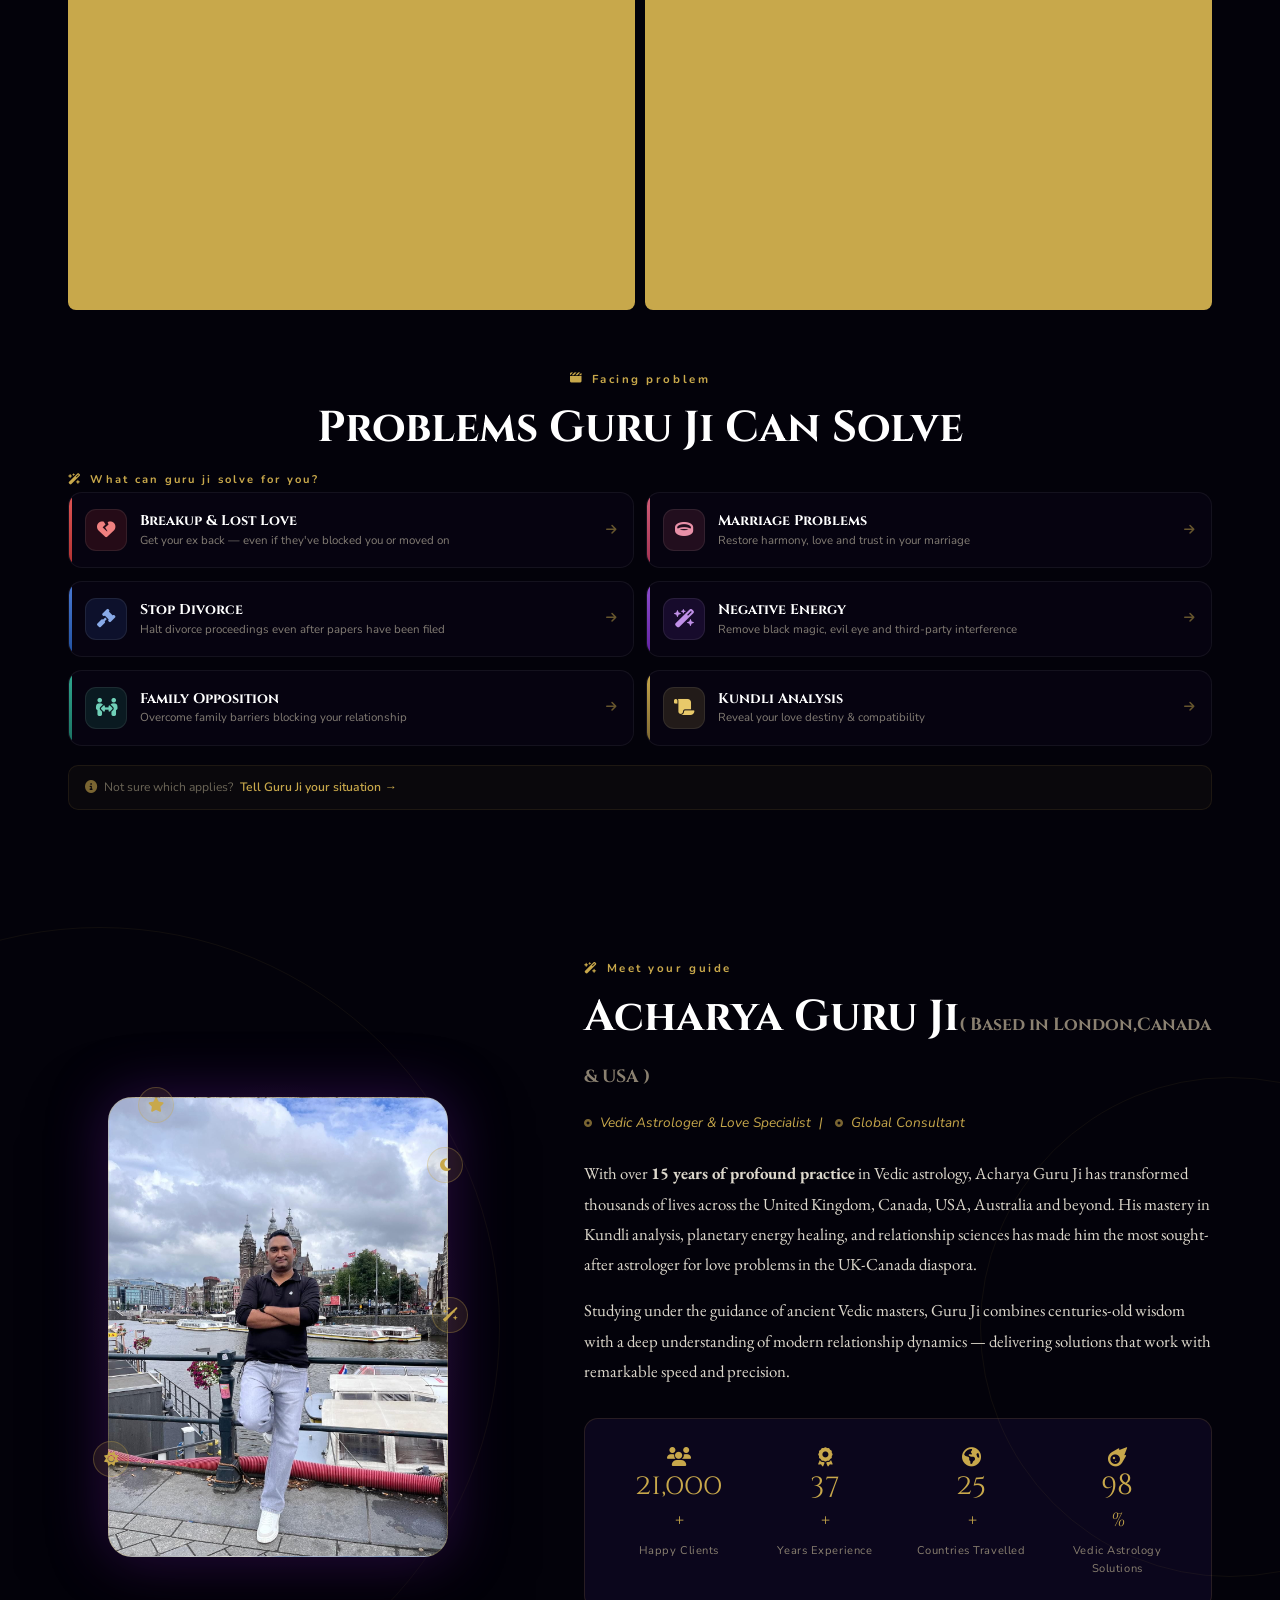
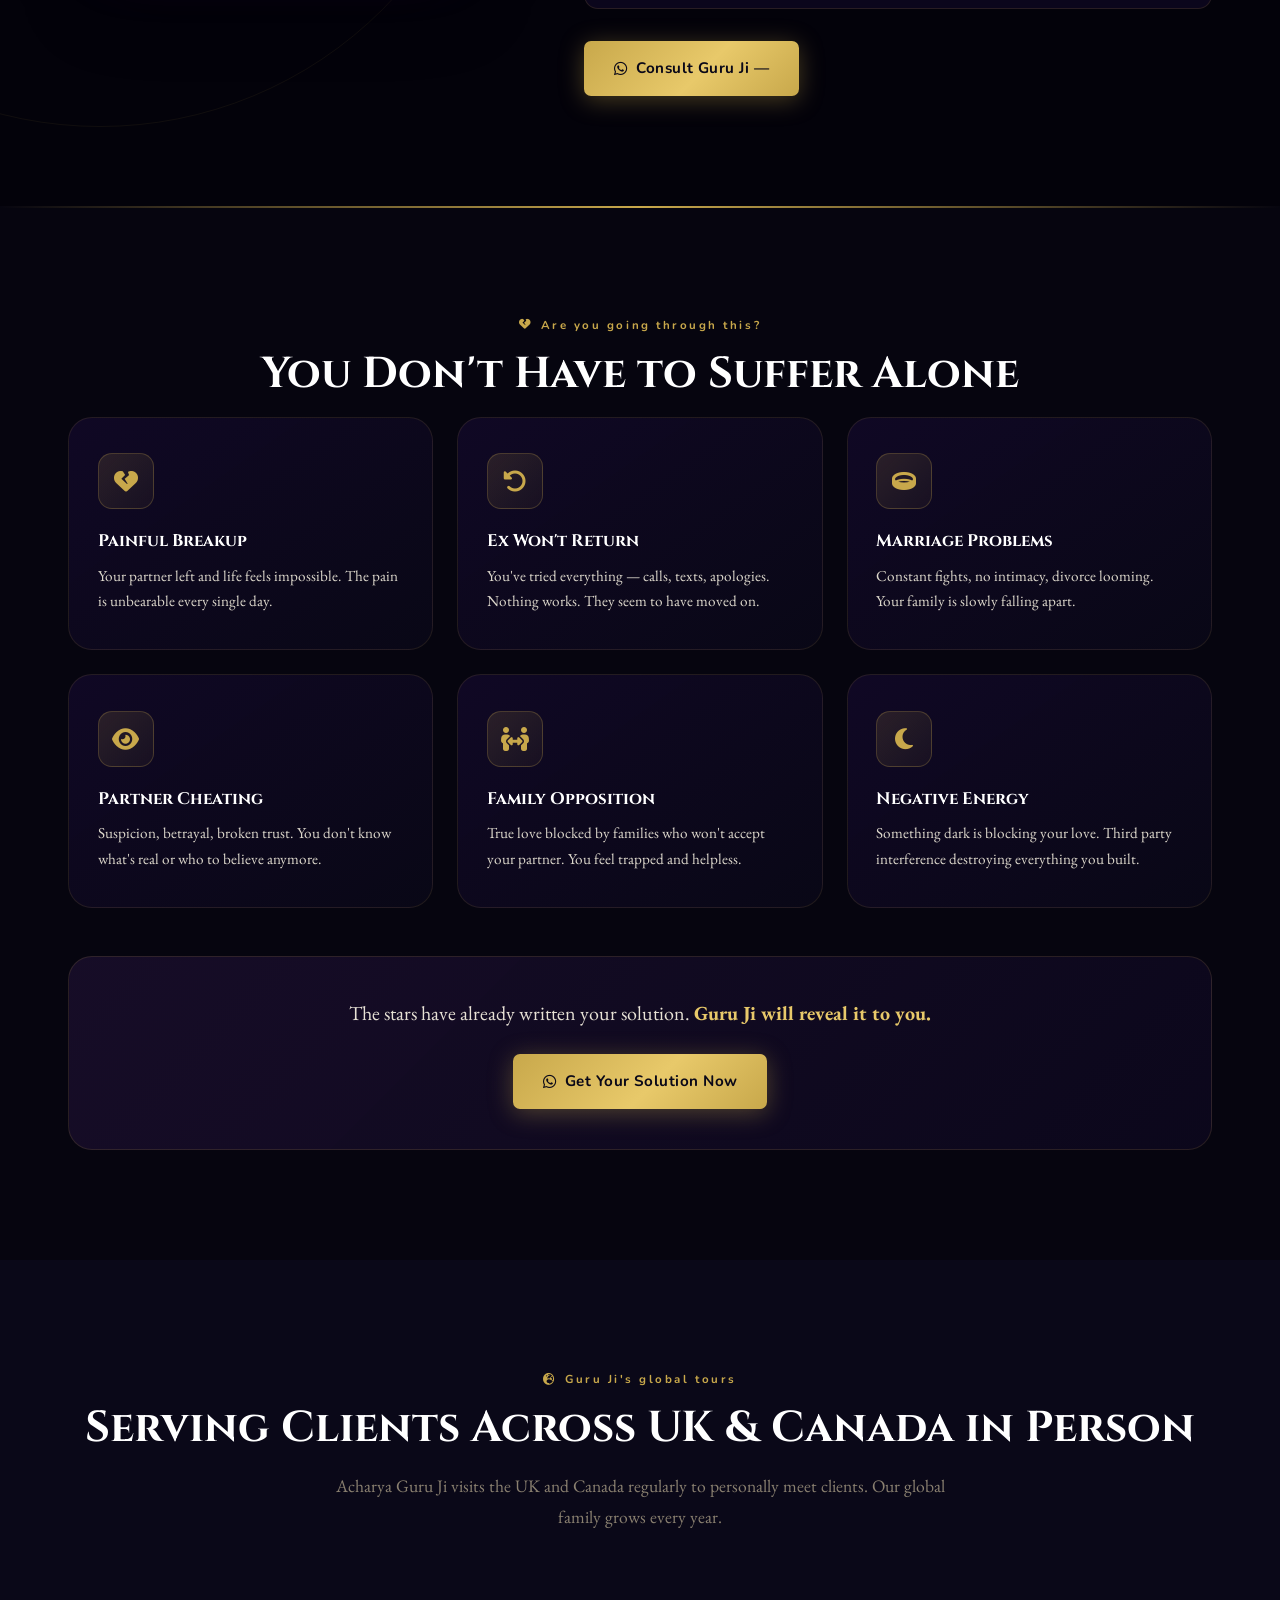
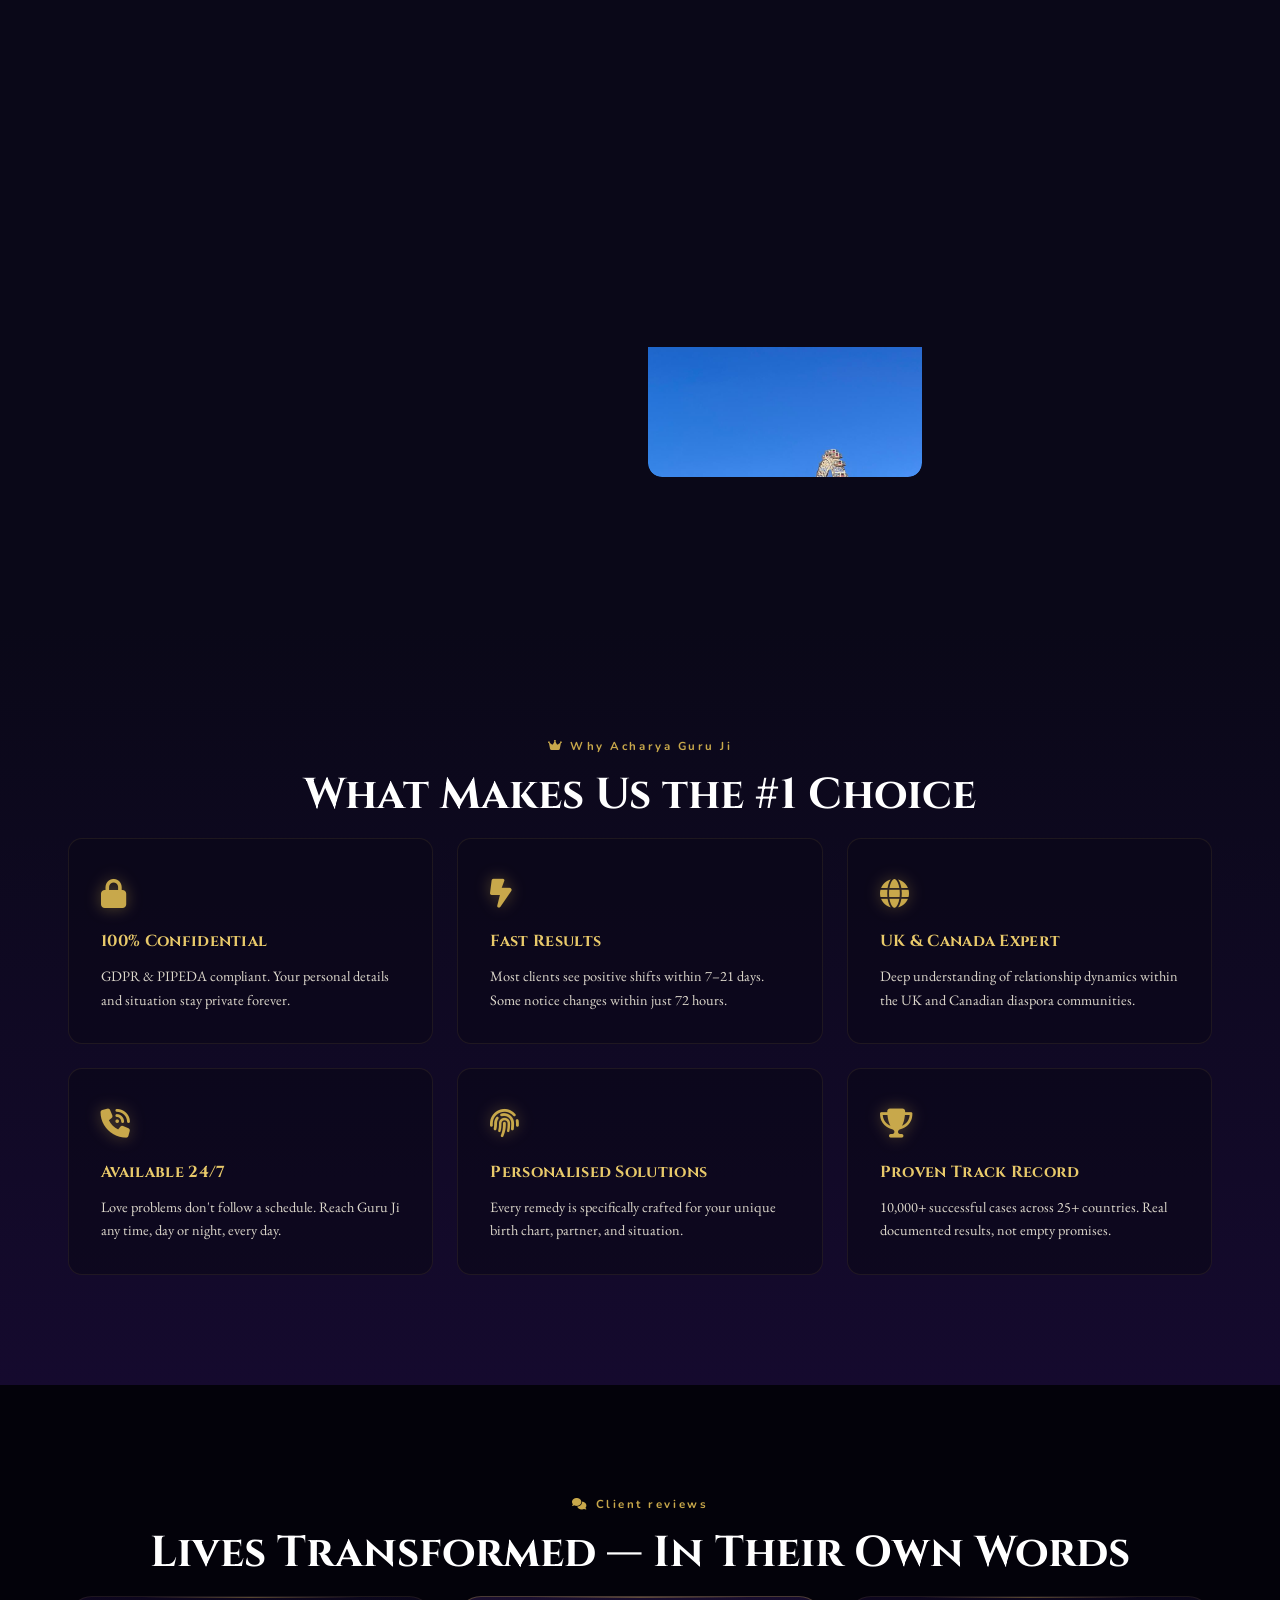
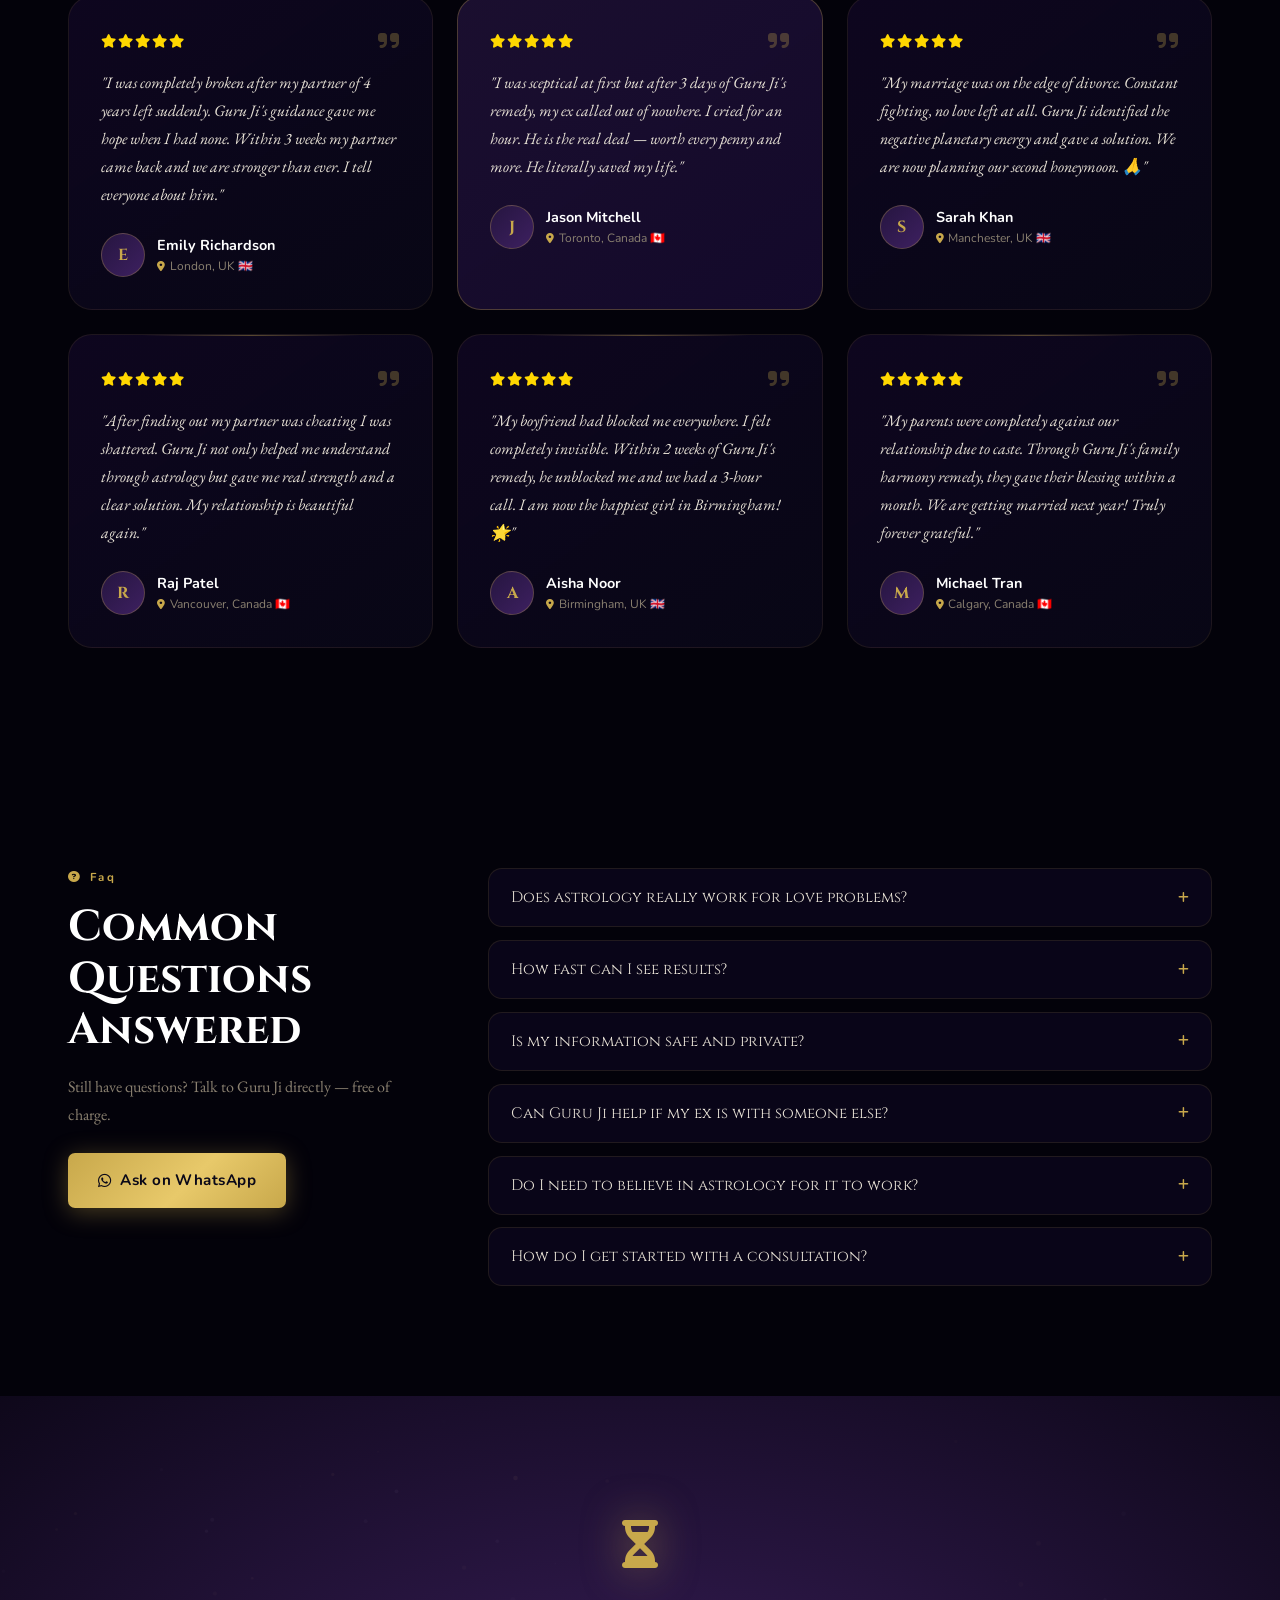
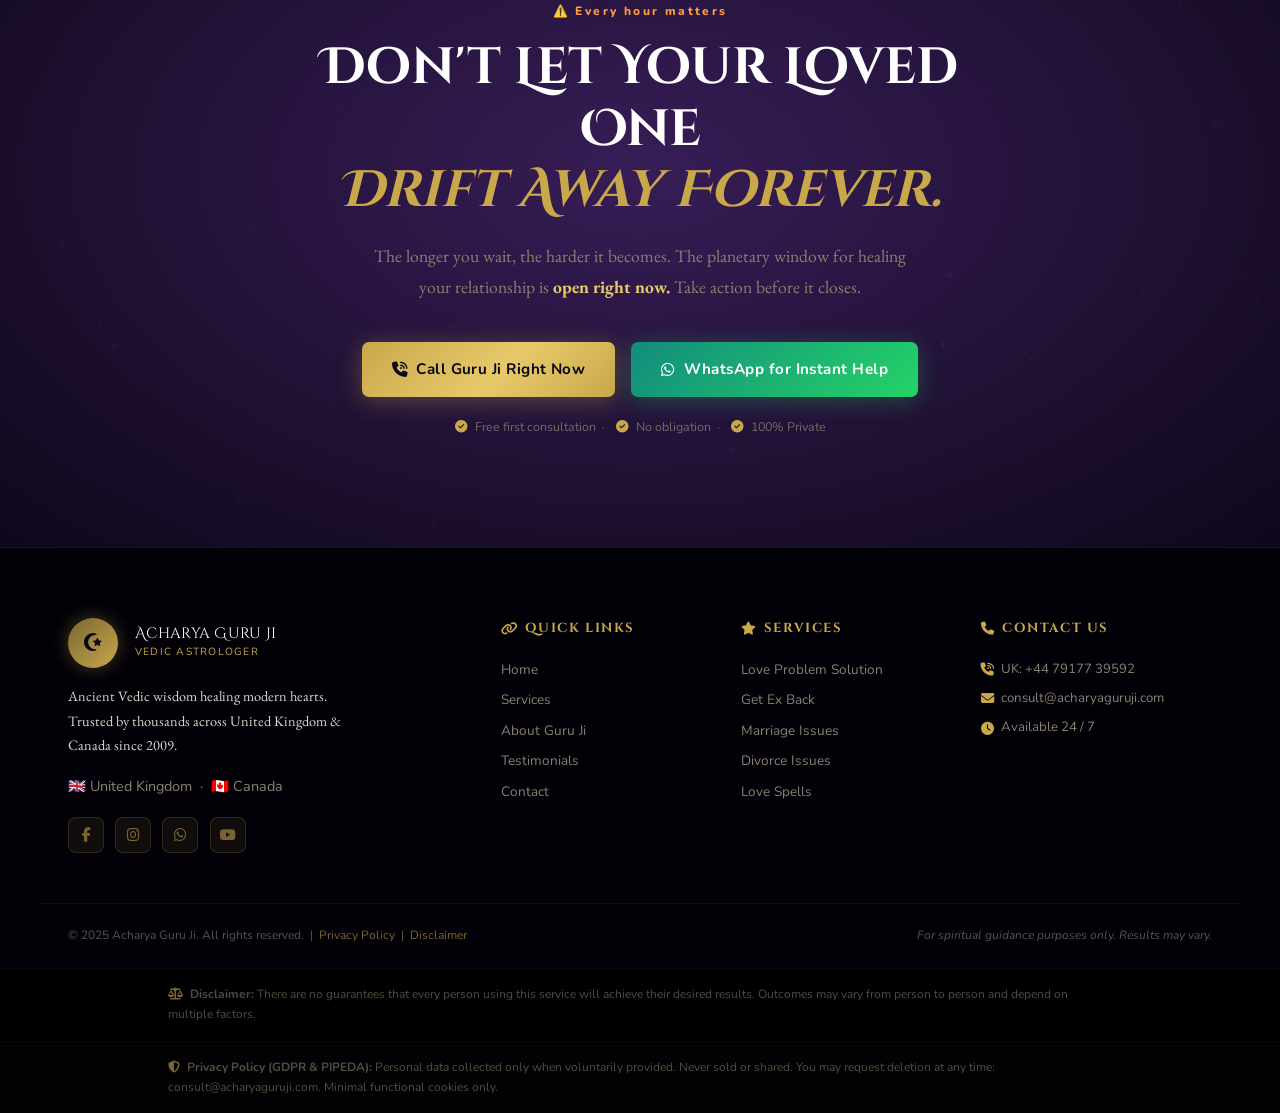
==== commit 80998538: "final" ====
--- a/index.html
+++ b/index.html
@@ -74,7 +74,7 @@
   </div>
 
   <!-- services strip -->
-  <div class="sol-strip" id="solStrip">
+  <div class="sol-strip hidden" id="solStrip">
     <div class="sol-strip-inner">
 
       <span class="sol-strip-label">
